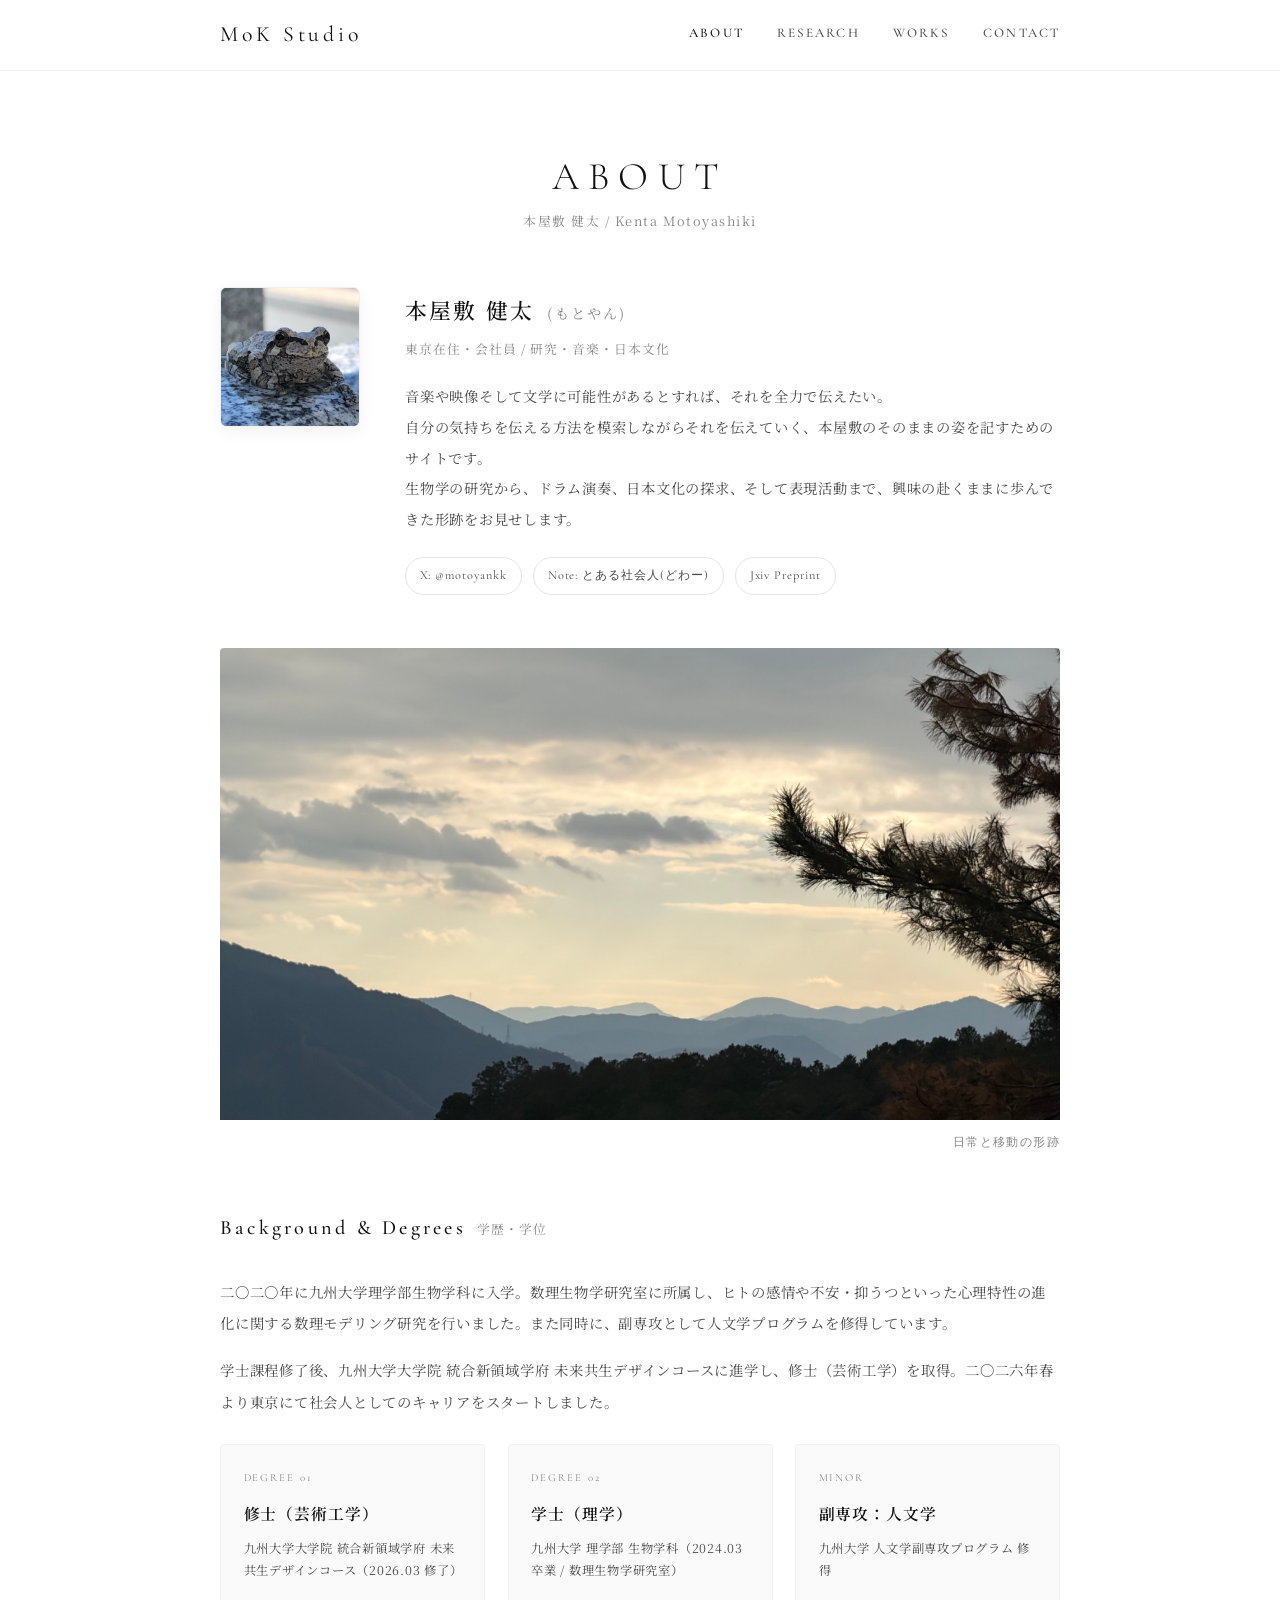
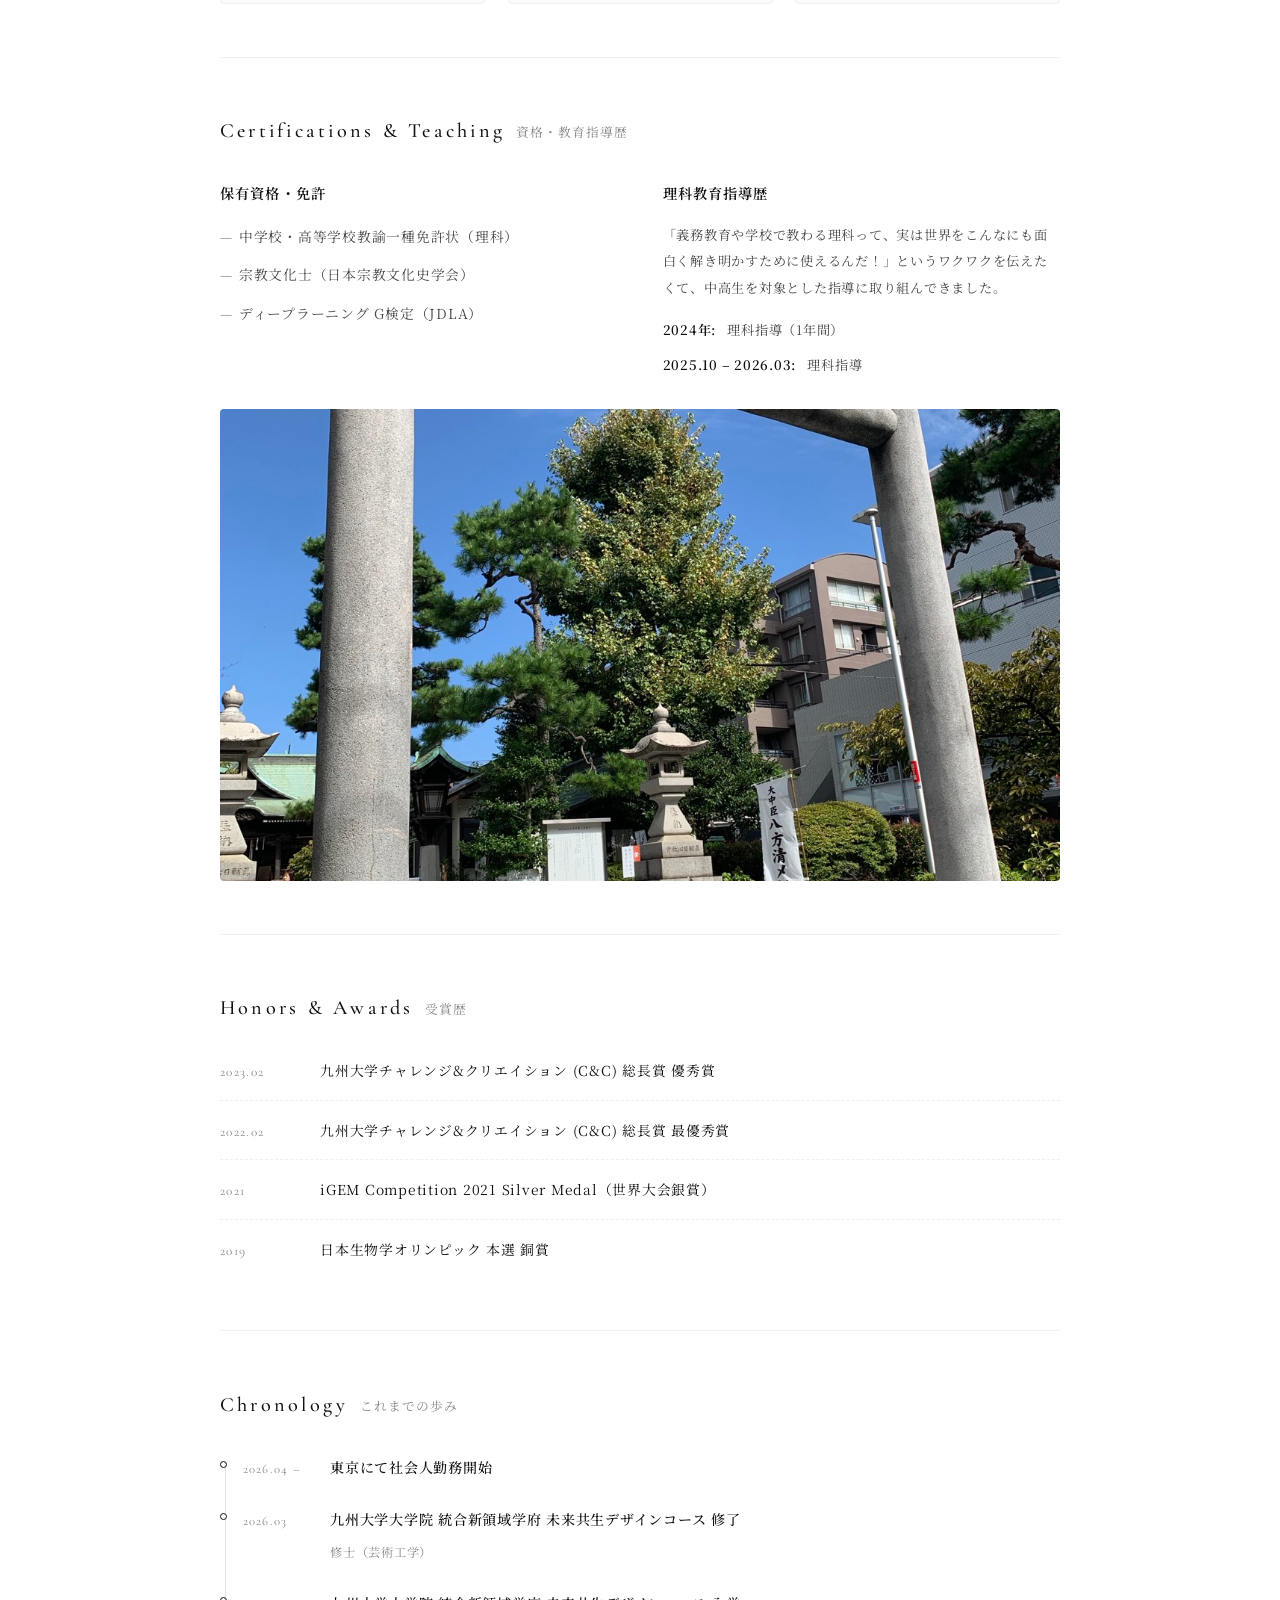
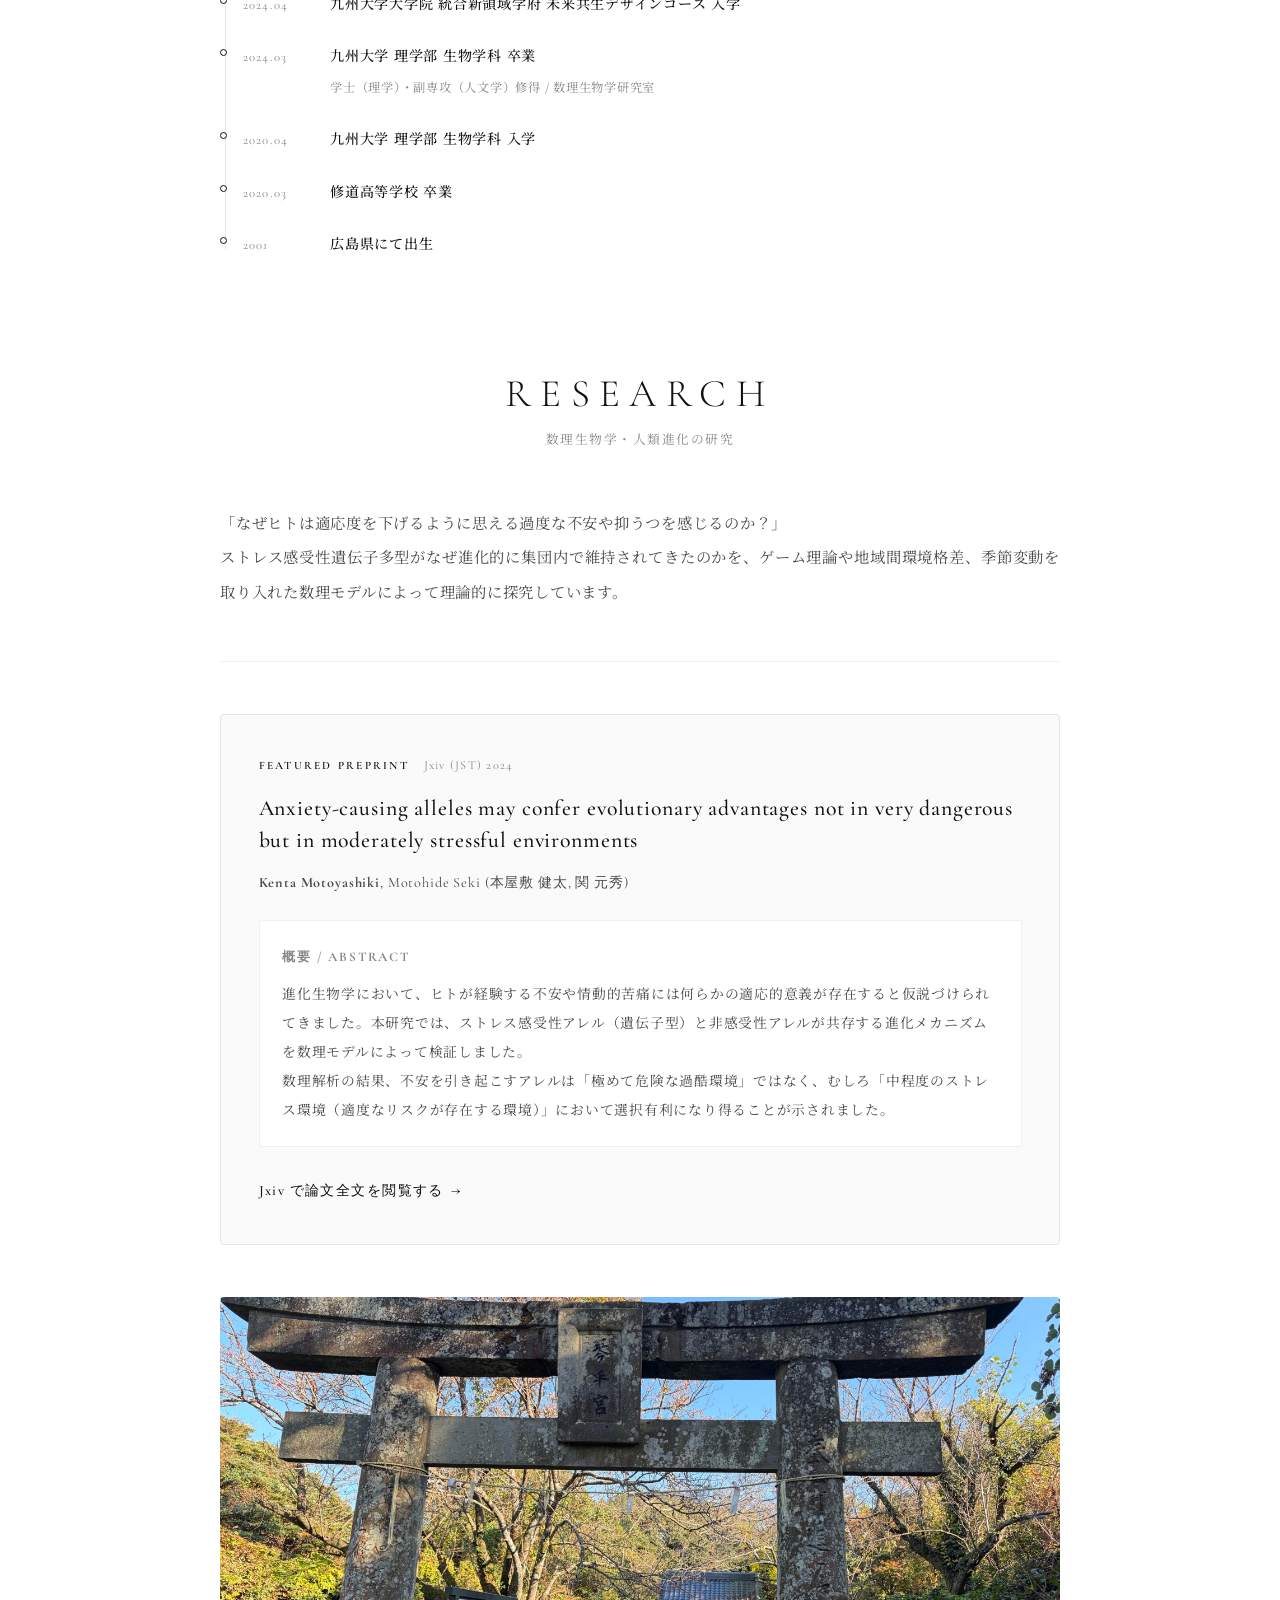
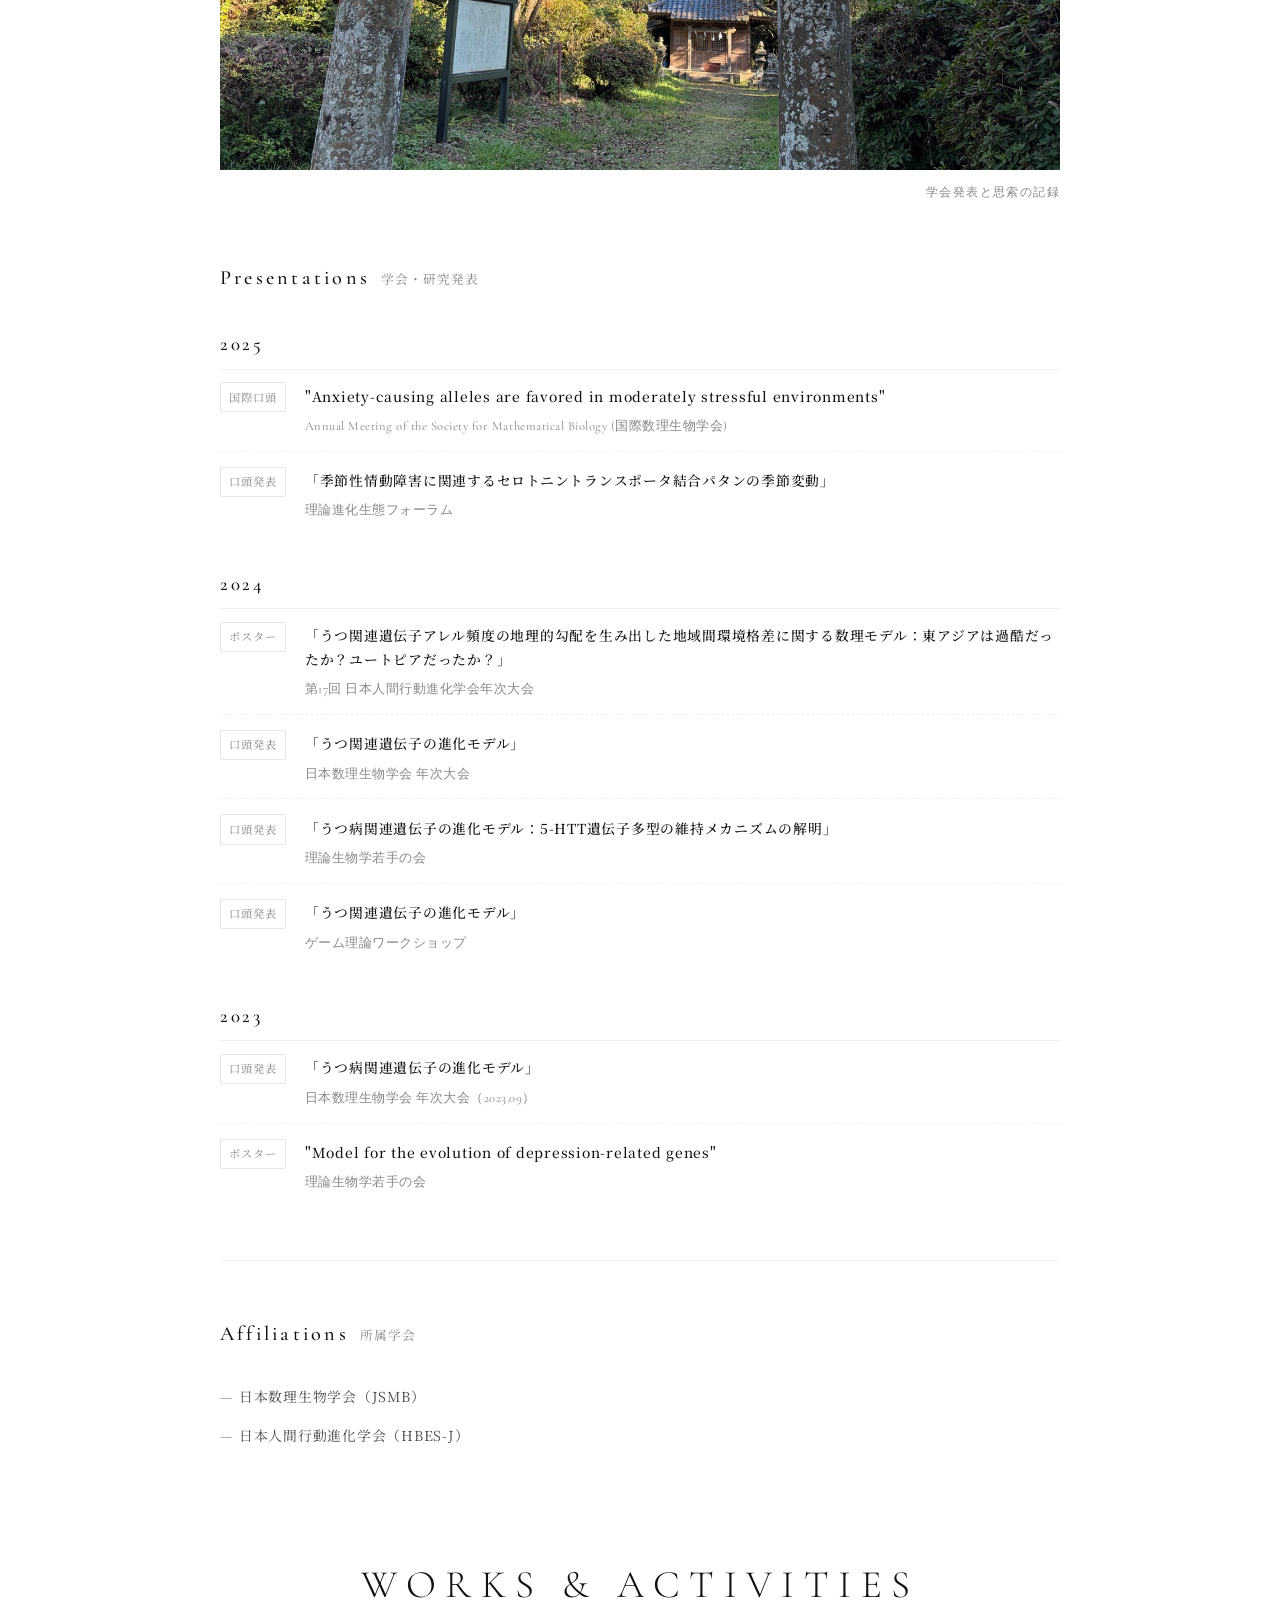
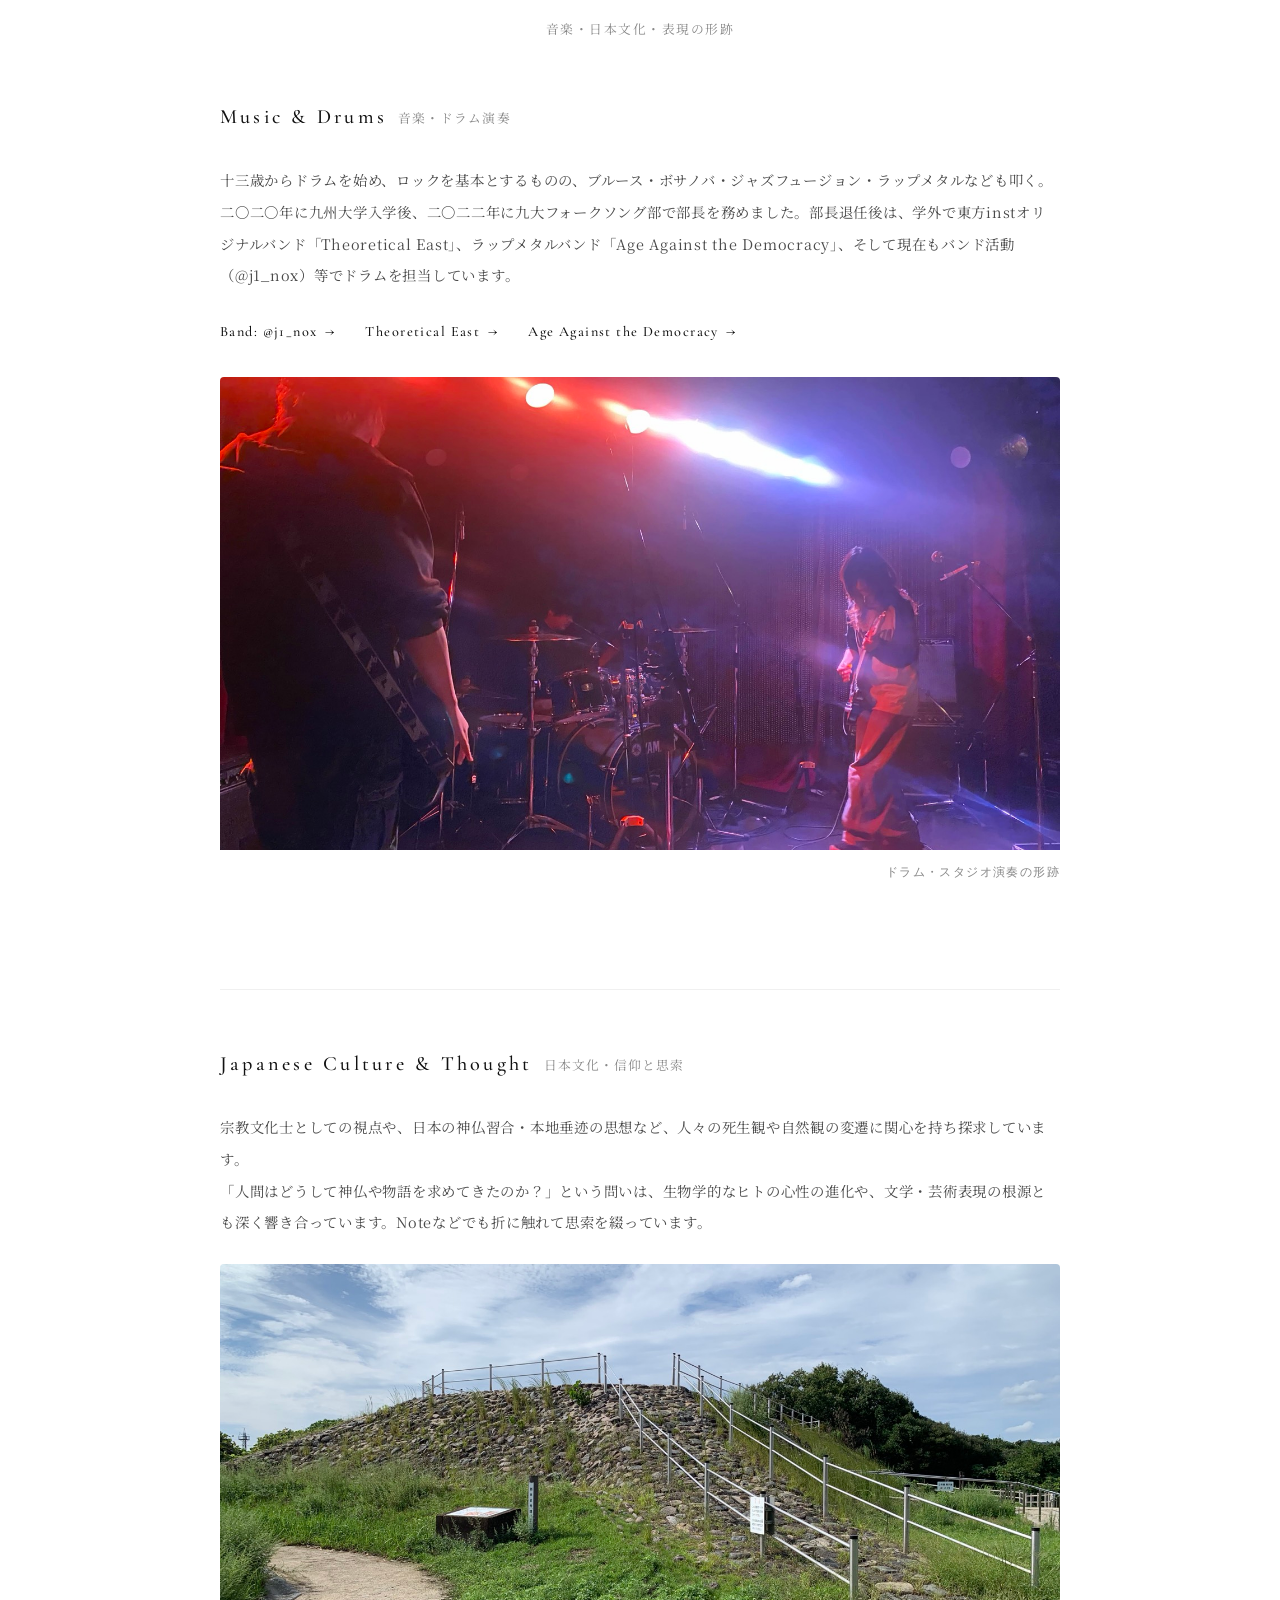
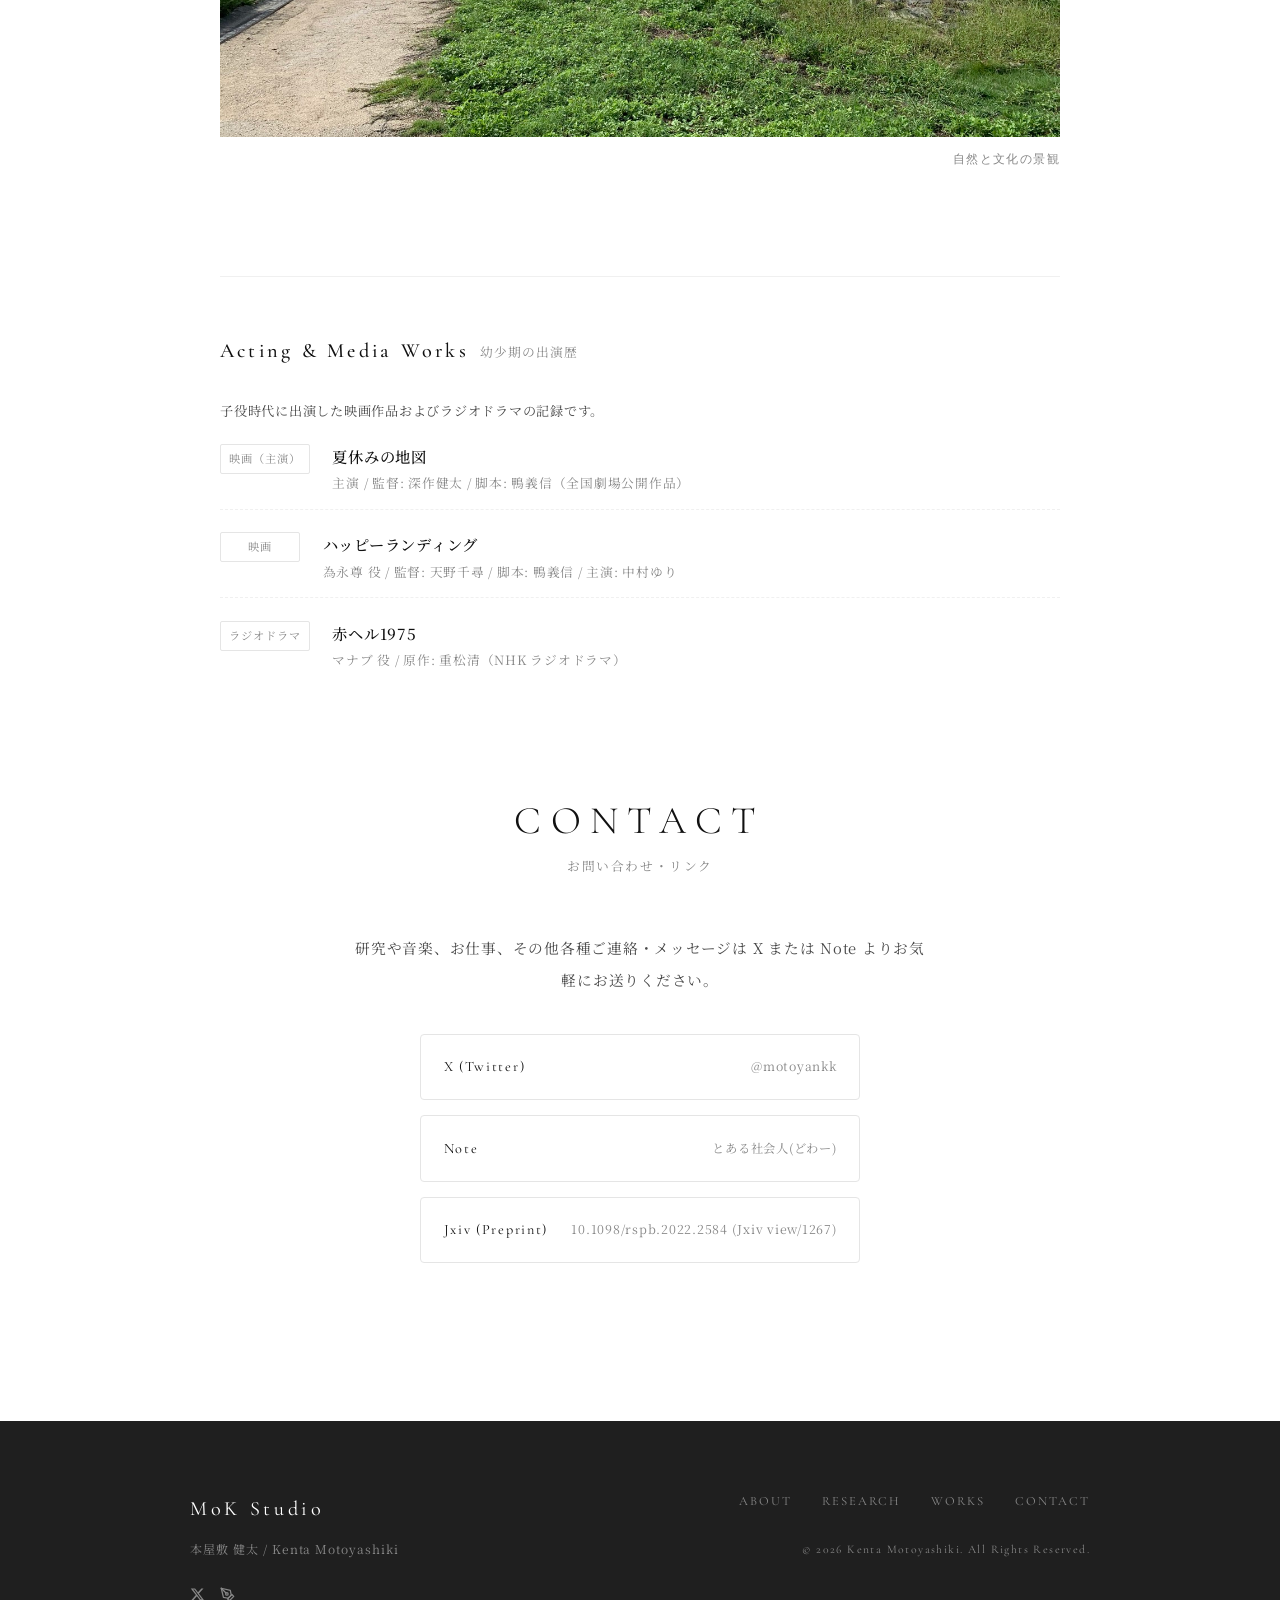
==== index.html @ b4afc31a "Redesign portfolio: MoK Studio aesthetic, elegant editorial layout, Jxiv paper, Master of Design, au" ====
<!DOCTYPE html>
<html lang="ja">

<head>
    <meta charset="UTF-8">
    <meta name="viewport" content="width=device-width, initial-scale=1.0">
    <title>MoK Studio | 本屋敷 健太 (Kenta Motoyashiki)</title>
    <meta name="description" content="本屋敷 健太（もとやん）のポートフォリオサイト「MoK Studio」。数理生物学・人類進化の研究（学士:理学、修士:芸術工学、副専攻:人文学）、ドラム・音楽活動、日本文化、幼少期の出演歴などを掲載。">
    <link rel="preconnect" href="https://fonts.googleapis.com">
    <link rel="preconnect" href="https://fonts.gstatic.com" crossorigin>
    <link href="https://fonts.googleapis.com/css2?family=Cormorant+Garamond:ital,wght@0,300;0,400;0,500;0,600;0,700;1,400&family=EB+Garamond:ital,wght@0,400;0,500;0,600;1,400&family=Noto+Serif+JP:wght@300;400;500;600&family=Noto+Sans+JP:wght@300;400;500&display=swap" rel="stylesheet">
    <link rel="stylesheet" href="style.css">
</head>

<body>

    <!-- Site Header -->
    <header class="site-header">
        <div class="header-inner">
            <a href="#about" class="site-logo">MoK Studio</a>
            <nav class="site-nav">
                <a href="#about" class="nav-link">ABOUT</a>
                <a href="#research" class="nav-link">RESEARCH</a>
                <a href="#works" class="nav-link">WORKS</a>
                <a href="#contact" class="nav-link">CONTACT</a>
            </nav>
        </div>
    </header>

    <main class="main-container">

        <!-- ==================== ABOUT SECTION ==================== -->
        <section id="about" class="content-section">
            <div class="section-title-wrap">
                <h1 class="page-title">ABOUT</h1>
                <span class="page-title-sub">本屋敷 健太 / Kenta Motoyashiki</span>
            </div>

            <!-- Portrait & Introduction -->
            <div class="intro-block">
                <div class="portrait-box">
                    <img src="images/avatar.jpg" alt="本屋敷 健太" class="portrait-img" onerror="this.onerror=null; this.src='images/icon.jpg';">
                </div>
                <div class="intro-text">
                    <h2 class="creator-name">本屋敷 健太 <span>(もとやん)</span></h2>
                    <p class="creator-role">東京在住・会社員 / 研究・音楽・日本文化</p>
                    <p class="mission-statement">
                        音楽や映像そして文学に可能性があるとすれば、それを全力で伝えたい。<br>
                        自分の気持ちを伝える方法を模索しながらそれを伝えていく、本屋敷のそのままの姿を記すためのサイトです。<br>
                        生物学の研究から、ドラム演奏、日本文化の探求、そして表現活動まで、興味の赴くままに歩んできた形跡をお見せします。
                    </p>
                    <div class="social-pills">
                        <a href="https://x.com/motoyankk" target="_blank" rel="noopener noreferrer" class="pill-link">
                            <span>X: @motoyankk</span>
                        </a>
                        <a href="https://note.com/shiganaibio" target="_blank" rel="noopener noreferrer" class="pill-link">
                            <span>Note: とある社会人(どわー)</span>
                        </a>
                        <a href="https://jxiv.jst.go.jp/index.php/jxiv/preprint/view/1267/" target="_blank" rel="noopener noreferrer" class="pill-link">
                            <span>Jxiv Preprint</span>
                        </a>
                    </div>
                </div>
            </div>

            <!-- Scattered Photo 1: Atmosphere -->
            <div class="editorial-photo-row">
                <figure class="editorial-photo-box">
                    <img src="images/gallery-5.jpg" alt="日常と思索の情景" class="editorial-img" loading="lazy">
                    <figcaption class="editorial-caption">日常と移動の形跡</figcaption>
                </figure>
            </div>

            <!-- Academic Background & Degrees -->
            <div class="article-block">
                <h3 class="block-heading">Background &amp; Degrees <span>学歴・学位</span></h3>
                <div class="profile-narrative">
                    <p>
                        二〇二〇年に九州大学理学部生物学科に入学。数理生物学研究室に所属し、ヒトの感情や不安・抑うつといった心理特性の進化に関する数理モデリング研究を行いました。また同時に、副専攻として人文学プログラムを修得しています。
                    </p>
                    <p>
                        学士課程修了後、九州大学大学院 統合新領域学府 未来共生デザインコースに進学し、修士（芸術工学）を取得。二〇二六年春より東京にて社会人としてのキャリアをスタートしました。
                    </p>
                </div>

                <div class="meta-grid">
                    <div class="meta-card">
                        <span class="meta-kicker">DEGREE 01</span>
                        <h4 class="meta-title">修士（芸術工学）</h4>
                        <p class="meta-desc">九州大学大学院 統合新領域学府 未来共生デザインコース（2026.03 修了）</p>
                    </div>
                    <div class="meta-card">
                        <span class="meta-kicker">DEGREE 02</span>
                        <h4 class="meta-title">学士（理学）</h4>
                        <p class="meta-desc">九州大学 理学部 生物学科（2024.03 卒業 / 数理生物学研究室）</p>
                    </div>
                    <div class="meta-card">
                        <span class="meta-kicker">MINOR</span>
                        <h4 class="meta-title">副専攻：人文学</h4>
                        <p class="meta-desc">九州大学 人文学副専攻プログラム 修得</p>
                    </div>
                </div>
            </div>

            <!-- Certifications & Teaching -->
            <div class="article-block">
                <h3 class="block-heading">Certifications &amp; Teaching <span>資格・教育指導歴</span></h3>
                <div class="two-column-layout">
                    <div>
                        <h4 class="sub-heading">保有資格・免許</h4>
                        <ul class="clean-bullet-list">
                            <li>中学校・高等学校教諭一種免許状（理科）</li>
                            <li>宗教文化士（日本宗教文化史学会）</li>
                            <li>ディープラーニング G検定（JDLA）</li>
                        </ul>
                    </div>
                    <div>
                        <h4 class="sub-heading">理科教育指導歴</h4>
                        <p class="narrative-small">
                            「義務教育や学校で教わる理科って、実は世界をこんなにも面白く解き明かすために使えるんだ！」というワクワクを伝えたくて、中高生を対象とした指導に取り組んできました。
                        </p>
                        <ul class="timeline-inline">
                            <li><strong>2024年:</strong> 理科指導（1年間）</li>
                            <li><strong>2025.10 – 2026.03:</strong> 理科指導</li>
                        </ul>
                    </div>
                </div>

                <!-- Scattered Photo 2: Teaching & Study -->
                <div class="photo-inline-wrap">
                    <img src="images/gallery-2.jpg" alt="教育・研究風景" class="inline-photo" loading="lazy">
                </div>
            </div>

            <!-- Awards -->
            <div class="article-block">
                <h3 class="block-heading">Honors &amp; Awards <span>受賞歴</span></h3>
                <ul class="awards-minimal-list">
                    <li>
                        <span class="award-date">2023.02</span>
                        <span class="award-name">九州大学チャレンジ&amp;クリエイション (C&amp;C) 総長賞 優秀賞</span>
                    </li>
                    <li>
                        <span class="award-date">2022.02</span>
                        <span class="award-name">九州大学チャレンジ&amp;クリエイション (C&amp;C) 総長賞 最優秀賞</span>
                    </li>
                    <li>
                        <span class="award-date">2021</span>
                        <span class="award-name">iGEM Competition 2021 Silver Medal（世界大会銀賞）</span>
                    </li>
                    <li>
                        <span class="award-date">2019</span>
                        <span class="award-name">日本生物学オリンピック 本選 銅賞</span>
                    </li>
                </ul>
            </div>

            <!-- Chronology -->
            <div class="article-block">
                <h3 class="block-heading">Chronology <span>これまでの歩み</span></h3>
                <ol class="chronology-list">
                    <li>
                        <span class="chrono-year">2026.04 –</span>
                        <div class="chrono-body">
                            <strong>東京にて社会人勤務開始</strong>
                        </div>
                    </li>
                    <li>
                        <span class="chrono-year">2026.03</span>
                        <div class="chrono-body">
                            <strong>九州大学大学院 統合新領域学府 未来共生デザインコース 修了</strong>
                            <span>修士（芸術工学）</span>
                        </div>
                    </li>
                    <li>
                        <span class="chrono-year">2024.04</span>
                        <div class="chrono-body">
                            <strong>九州大学大学院 統合新領域学府 未来共生デザインコース 入学</strong>
                        </div>
                    </li>
                    <li>
                        <span class="chrono-year">2024.03</span>
                        <div class="chrono-body">
                            <strong>九州大学 理学部 生物学科 卒業</strong>
                            <span>学士（理学）・副専攻（人文学）修得 / 数理生物学研究室</span>
                        </div>
                    </li>
                    <li>
                        <span class="chrono-year">2020.04</span>
                        <div class="chrono-body">
                            <strong>九州大学 理学部 生物学科 入学</strong>
                        </div>
                    </li>
                    <li>
                        <span class="chrono-year">2020.03</span>
                        <div class="chrono-body">
                            <strong>修道高等学校 卒業</strong>
                        </div>
                    </li>
                    <li>
                        <span class="chrono-year">2001</span>
                        <div class="chrono-body">
                            <strong>広島県にて出生</strong>
                        </div>
                    </li>
                </ol>
            </div>
        </section>


        <!-- ==================== RESEARCH SECTION ==================== -->
        <section id="research" class="content-section">
            <div class="section-title-wrap">
                <h2 class="page-title">RESEARCH</h2>
                <span class="page-title-sub">数理生物学・人類進化の研究</span>
            </div>

            <div class="article-block">
                <p class="section-lead-narrative">
                    「なぜヒトは適応度を下げるように思える過度な不安や抑うつを感じるのか？」<br>
                    ストレス感受性遺伝子多型がなぜ進化的に集団内で維持されてきたのかを、ゲーム理論や地域間環境格差、季節変動を取り入れた数理モデルによって理論的に探究しています。
                </p>
            </div>

            <!-- Featured Paper -->
            <div class="featured-paper-card">
                <div class="paper-header-row">
                    <span class="paper-kicker">FEATURED PREPRINT</span>
                    <span class="paper-venue">Jxiv (JST) 2024</span>
                </div>
                <h3 class="paper-title-link">
                    <a href="https://jxiv.jst.go.jp/index.php/jxiv/preprint/view/1267/" target="_blank" rel="noopener noreferrer">
                        Anxiety-causing alleles may confer evolutionary advantages not in very dangerous but in moderately stressful environments
                    </a>
                </h3>
                <p class="paper-author-names">
                    <strong>Kenta Motoyashiki</strong>, Motohide Seki (本屋敷 健太, 関 元秀)
                </p>

                <div class="paper-abstract-box">
                    <h4 class="abstract-title">概要 / Abstract</h4>
                    <p>
                        進化生物学において、ヒトが経験する不安や情動的苦痛には何らかの適応的意義が存在すると仮説づけられてきました。本研究では、ストレス感受性アレル（遺伝子型）と非感受性アレルが共存する進化メカニズムを数理モデルによって検証しました。<br>
                        数理解析の結果、不安を引き起こすアレルは「極めて危険な過酷環境」ではなく、むしろ「中程度のストレス環境（適度なリスクが存在する環境）」において選択有利になり得ることが示されました。
                    </p>
                </div>

                <div class="paper-link-row">
                    <a href="https://jxiv.jst.go.jp/index.php/jxiv/preprint/view/1267/" target="_blank" rel="noopener noreferrer" class="link-arrow">
                        <span>Jxiv で論文全文を閲覧する</span>
                        <span class="arrow">→</span>
                    </a>
                </div>
            </div>

            <!-- Scattered Photo 3: Research & Thought -->
            <div class="editorial-photo-row">
                <figure class="editorial-photo-box">
                    <img src="images/gallery-3.jpg" alt="研究と思索のひとこま" class="editorial-img" loading="lazy">
                    <figcaption class="editorial-caption">学会発表と思索の記録</figcaption>
                </figure>
            </div>

            <!-- Presentations -->
            <div class="article-block">
                <h3 class="block-heading">Presentations <span>学会・研究発表</span></h3>

                <div class="presentation-year-group">
                    <h4 class="year-header">2025</h4>
                    <ul class="presentation-listing">
                        <li>
                            <span class="pres-type">国際口頭</span>
                            <div class="pres-detail">
                                <strong>"Anxiety-causing alleles are favored in moderately stressful environments"</strong>
                                <span>Annual Meeting of the Society for Mathematical Biology (国際数理生物学会)</span>
                            </div>
                        </li>
                        <li>
                            <span class="pres-type">口頭発表</span>
                            <div class="pres-detail">
                                <strong>「季節性情動障害に関連するセロトニントランスポータ結合パタンの季節変動」</strong>
                                <span>理論進化生態フォーラム</span>
                            </div>
                        </li>
                    </ul>
                </div>

                <div class="presentation-year-group">
                    <h4 class="year-header">2024</h4>
                    <ul class="presentation-listing">
                        <li>
                            <span class="pres-type">ポスター</span>
                            <div class="pres-detail">
                                <strong>「うつ関連遺伝子アレル頻度の地理的勾配を生み出した地域間環境格差に関する数理モデル：東アジアは過酷だったか？ユートピアだったか？」</strong>
                                <span>第17回 日本人間行動進化学会年次大会</span>
                            </div>
                        </li>
                        <li>
                            <span class="pres-type">口頭発表</span>
                            <div class="pres-detail">
                                <strong>「うつ関連遺伝子の進化モデル」</strong>
                                <span>日本数理生物学会 年次大会</span>
                            </div>
                        </li>
                        <li>
                            <span class="pres-type">口頭発表</span>
                            <div class="pres-detail">
                                <strong>「うつ病関連遺伝子の進化モデル：5-HTT遺伝子多型の維持メカニズムの解明」</strong>
                                <span>理論生物学若手の会</span>
                            </div>
                        </li>
                        <li>
                            <span class="pres-type">口頭発表</span>
                            <div class="pres-detail">
                                <strong>「うつ関連遺伝子の進化モデル」</strong>
                                <span>ゲーム理論ワークショップ</span>
                            </div>
                        </li>
                    </ul>
                </div>

                <div class="presentation-year-group">
                    <h4 class="year-header">2023</h4>
                    <ul class="presentation-listing">
                        <li>
                            <span class="pres-type">口頭発表</span>
                            <div class="pres-detail">
                                <strong>「うつ病関連遺伝子の進化モデル」</strong>
                                <span>日本数理生物学会 年次大会（2023.09）</span>
                            </div>
                        </li>
                        <li>
                            <span class="pres-type">ポスター</span>
                            <div class="pres-detail">
                                <strong>"Model for the evolution of depression-related genes"</strong>
                                <span>理論生物学若手の会</span>
                            </div>
                        </li>
                    </ul>
                </div>
            </div>

            <!-- Affiliations -->
            <div class="article-block">
                <h3 class="block-heading">Affiliations <span>所属学会</span></h3>
                <ul class="clean-bullet-list">
                    <li>日本数理生物学会（JSMB）</li>
                    <li>日本人間行動進化学会（HBES-J）</li>
                </ul>
            </div>
        </section>


        <!-- ==================== WORKS & ACTIVITIES ==================== -->
        <section id="works" class="content-section">
            <div class="section-title-wrap">
                <h2 class="page-title">WORKS &amp; ACTIVITIES</h2>
                <span class="page-title-sub">音楽・日本文化・表現の形跡</span>
            </div>

            <!-- Music & Drums -->
            <div class="article-block">
                <h3 class="block-heading">Music &amp; Drums <span>音楽・ドラム演奏</span></h3>
                <div class="profile-narrative">
                    <p>
                        十三歳からドラムを始め、ロックを基本とするものの、ブルース・ボサノバ・ジャズフュージョン・ラップメタルなども叩く。<br>
                        二〇二〇年に九州大学入学後、二〇二二年に九大フォークソング部で部長を務めました。部長退任後は、学外で東方instオリジナルバンド「Theoretical East」、ラップメタルバンド「Age Against the Democracy」、そして現在もバンド活動（@j1_nox）等でドラムを担当しています。
                    </p>
                </div>

                <div class="band-links-row">
                    <a href="https://x.com/j1_nox" target="_blank" rel="noopener noreferrer" class="link-arrow">
                        <span>Band: @j1_nox</span>
                        <span class="arrow">→</span>
                    </a>
                    <a href="https://twitter.com/theoreticaleast" target="_blank" rel="noopener noreferrer" class="link-arrow">
                        <span>Theoretical East</span>
                        <span class="arrow">→</span>
                    </a>
                    <a href="https://twitter.com/age_against_dem" target="_blank" rel="noopener noreferrer" class="link-arrow">
                        <span>Age Against the Democracy</span>
                        <span class="arrow">→</span>
                    </a>
                </div>

                <!-- Scattered Photo 4: Music & Drums -->
                <div class="editorial-photo-row" style="margin-top: 2rem;">
                    <figure class="editorial-photo-box">
                        <img src="images/gallery-4.jpg" alt="ドラム・音楽演奏風景" class="editorial-img" loading="lazy">
                        <figcaption class="editorial-caption">ドラム・スタジオ演奏の形跡</figcaption>
                    </figure>
                </div>
            </div>

            <!-- Japanese Culture & Thought -->
            <div class="article-block">
                <h3 class="block-heading">Japanese Culture &amp; Thought <span>日本文化・信仰と思索</span></h3>
                <div class="profile-narrative">
                    <p>
                        宗教文化士としての視点や、日本の神仏習合・本地垂迹の思想など、人々の死生観や自然観の変遷に関心を持ち探求しています。<br>
                        「人間はどうして神仏や物語を求めてきたのか？」という問いは、生物学的なヒトの心性の進化や、文学・芸術表現の根源とも深く響き合っています。Noteなどでも折に触れて思索を綴っています。
                    </p>
                </div>

                <!-- Scattered Photo 5: Nature & Culture -->
                <div class="editorial-photo-row" style="margin-top: 1.5rem;">
                    <figure class="editorial-photo-box">
                        <img src="images/gallery-1.jpg" alt="自然と文化の調和" class="editorial-img" loading="lazy">
                        <figcaption class="editorial-caption">自然と文化の景観</figcaption>
                    </figure>
                </div>
            </div>

            <!-- Acting & Media Works -->
            <div class="article-block">
                <h3 class="block-heading">Acting &amp; Media Works <span>幼少期の出演歴</span></h3>
                <p class="narrative-small">子役時代に出演した映画作品およびラジオドラマの記録です。</p>

                <div class="media-record-table">
                    <div class="media-record-item">
                        <span class="media-record-category">映画（主演）</span>
                        <div class="media-record-content">
                            <strong class="media-work-title">夏休みの地図</strong>
                            <p class="media-work-credits">主演 / 監督: 深作健太 / 脚本: 鴨義信（全国劇場公開作品）</p>
                        </div>
                    </div>
                    <div class="media-record-item">
                        <span class="media-record-category">映画</span>
                        <div class="media-record-content">
                            <strong class="media-work-title">ハッピーランディング</strong>
                            <p class="media-work-credits">為永尊 役 / 監督: 天野千尋 / 脚本: 鴨義信 / 主演: 中村ゆり</p>
                        </div>
                    </div>
                    <div class="media-record-item">
                        <span class="media-record-category">ラジオドラマ</span>
                        <div class="media-record-content">
                            <strong class="media-work-title">赤ヘル1975</strong>
                            <p class="media-work-credits">マナブ 役 / 原作: 重松清（NHK ラジオドラマ）</p>
                        </div>
                    </div>
                </div>
            </div>
        </section>


        <!-- ==================== CONTACT SECTION ==================== -->
        <section id="contact" class="content-section">
            <div class="section-title-wrap">
                <h2 class="page-title">CONTACT</h2>
                <span class="page-title-sub">お問い合わせ・リンク</span>
            </div>

            <div class="article-block text-center-block">
                <p class="contact-lead">
                    研究や音楽、お仕事、その他各種ご連絡・メッセージは X または Note よりお気軽にお送りください。
                </p>

                <div class="contact-links-list">
                    <a href="https://x.com/motoyankk" target="_blank" rel="noopener noreferrer" class="contact-link-card">
                        <span class="contact-channel">X (Twitter)</span>
                        <span class="contact-handle">@motoyankk</span>
                    </a>
                    <a href="https://note.com/shiganaibio" target="_blank" rel="noopener noreferrer" class="contact-link-card">
                        <span class="contact-channel">Note</span>
                        <span class="contact-handle">とある社会人(どわー)</span>
                    </a>
                    <a href="https://jxiv.jst.go.jp/index.php/jxiv/preprint/view/1267/" target="_blank" rel="noopener noreferrer" class="contact-link-card">
                        <span class="contact-channel">Jxiv (Preprint)</span>
                        <span class="contact-handle">10.1098/rspb.2022.2584 (Jxiv view/1267)</span>
                    </a>
                </div>
            </div>
        </section>

    </main>

    <!-- Footer (MoK Studio Dark Footer) -->
    <footer class="site-footer">
        <div class="footer-inner">
            <div class="footer-left">
                <span class="footer-logo">MoK Studio</span>
                <p class="footer-sub">本屋敷 健太 / Kenta Motoyashiki</p>
                <div class="footer-social-icons">
                    <a href="https://x.com/motoyankk" target="_blank" rel="noopener noreferrer" aria-label="X">
                        <svg width="15" height="15" viewBox="0 0 24 24" fill="currentColor"><path d="M18.244 2.25h3.308l-7.227 8.26 8.502 11.24H16.17l-5.214-6.817L4.99 21.75H1.68l7.73-8.835L1.254 2.25H8.08l4.713 6.231zm-1.161 17.52h1.833L7.084 4.126H5.117z"/></svg>
                    </a>
                    <a href="https://note.com/shiganaibio" target="_blank" rel="noopener noreferrer" aria-label="Note">
                        <svg width="15" height="15" viewBox="0 0 24 24" fill="none" stroke="currentColor" stroke-width="2" stroke-linecap="round" stroke-linejoin="round"><path d="M12 19l7-7 3 3-7 7-3-3z"></path><path d="M18 13l-1.5-7.5L2 2l3.5 14.5L13 18l5-5z"></path><path d="M2 2l7.586 7.586"></path><circle cx="11" cy="11" r="2"></circle></svg>
                    </a>
                </div>
            </div>
            <div class="footer-right">
                <nav class="footer-nav">
                    <a href="#about">ABOUT</a>
                    <a href="#research">RESEARCH</a>
                    <a href="#works">WORKS</a>
                    <a href="#contact">CONTACT</a>
                </nav>
                <p class="copyright">&copy; 2026 Kenta Motoyashiki. All Rights Reserved.</p>
            </div>
        </div>
    </footer>

    <script src="script.js"></script>
</body>

</html>
---- style.css ----
/* ==========================================================================
   MoK Studio — Kenta Motoyashiki Portfolio
   Minimal, Elegant, Editorial Aesthetic
   Inspired by MoK Studio (generate-mok.studio.site)
   ========================================================================== */

:root {
  /* Color Palette */
  --bg-color:         #ffffff;
  --bg-subtle:        #fafafa;
  --bg-card:          #ffffff;
  --border-color:     #e5e5e5;
  --border-light:     #f0f0f0;

  --text-main:        #111111;
  --text-secondary:   #4a4a4a;
  --text-muted:       #888888;
  --text-light:       #aaaaaa;

  --footer-bg:        #1f1f1f;
  --footer-text:      #ffffff;
  --footer-muted:     #888888;

  /* Typography */
  --font-serif-en:    'Cormorant Garamond', 'EB Garamond', 'Georgia', serif;
  --font-serif-ja:    'Noto Serif JP', 'Shippori Mincho', 'YuMincho', serif;
  --font-sans:        'Noto Sans JP', -apple-system, BlinkMacSystemFont, "Segoe UI", sans-serif;

  /* Layout */
  --container-max:    900px;
  --content-narrow:   680px;

  /* Transitions */
  --ease: cubic-bezier(0.25, 0.1, 0.25, 1);
}

/* ==========================================================================
   Base Reset
   ========================================================================== */
*, *::before, *::after {
  box-sizing: border-box;
  margin: 0;
  padding: 0;
}

html {
  font-size: 15px;
  scroll-behavior: smooth;
  -webkit-text-size-adjust: 100%;
}

body {
  font-family: var(--font-serif-ja);
  background-color: var(--bg-color);
  color: var(--text-main);
  line-height: 2.1;
  letter-spacing: 0.05em;
  -webkit-font-smoothing: antialiased;
  -moz-osx-font-smoothing: grayscale;
}

img {
  max-width: 100%;
  height: auto;
  display: block;
}

a {
  color: inherit;
  text-decoration: none;
  transition: opacity 0.25s var(--ease), color 0.25s var(--ease);
}

a:hover {
  opacity: 0.7;
}

ul, ol {
  list-style: none;
}

/* ==========================================================================
   Header (Sticky Top - MoK Studio Style)
   ========================================================================== */
.site-header {
  position: sticky;
  top: 0;
  z-index: 1000;
  background-color: rgba(255, 255, 255, 0.96);
  backdrop-filter: blur(8px);
  -webkit-backdrop-filter: blur(8px);
  border-bottom: 1px solid var(--border-light);
}

.header-inner {
  max-width: var(--container-max);
  margin: 0 auto;
  padding: 0 2rem;
  height: 70px;
  display: flex;
  align-items: center;
  justify-content: space-between;
}

.site-logo {
  font-family: var(--font-serif-en);
  font-size: 1.45rem;
  font-weight: 400;
  letter-spacing: 0.18em;
  color: var(--text-main);
}

.site-logo:hover {
  opacity: 0.75;
}

.site-nav {
  display: flex;
  gap: 2.2rem;
}

.nav-link {
  font-family: var(--font-serif-en);
  font-size: 0.88rem;
  font-weight: 500;
  letter-spacing: 0.16em;
  color: var(--text-secondary);
  position: relative;
  padding-bottom: 2px;
}

.nav-link:hover {
  color: var(--text-main);
  opacity: 1;
}

/* ==========================================================================
   Main Container & Sections
   ========================================================================== */
.main-container {
  max-width: var(--container-max);
  margin: 0 auto;
  padding: 4.5rem 2rem 7rem;
}

.content-section {
  margin-bottom: 6.5rem;
  padding-top: 1rem;
}

.content-section:last-child {
  margin-bottom: 0;
}

/* Section Title Wrap (MoK Studio Big Title) */
.section-title-wrap {
  text-align: center;
  margin-bottom: 3.5rem;
  position: relative;
}

.page-title {
  font-family: var(--font-serif-en);
  font-size: 2.6rem;
  font-weight: 300;
  letter-spacing: 0.24em;
  color: var(--text-main);
  line-height: 1.2;
  margin-bottom: 0.5rem;
  text-transform: uppercase;
}

.page-title-sub {
  font-size: 0.85rem;
  letter-spacing: 0.12em;
  color: var(--text-muted);
  display: block;
}

/* ==========================================================================
   Introduction & Portrait Block
   ========================================================================== */
.intro-block {
  display: flex;
  align-items: flex-start;
  gap: 3rem;
  margin-bottom: 3.5rem;
}

.portrait-box {
  flex-shrink: 0;
  width: 140px;
  height: 140px;
  border-radius: 6px;
  overflow: hidden;
  box-shadow: 0 4px 16px rgba(0, 0, 0, 0.06);
  border: 1px solid var(--border-light);
}

.portrait-img {
  width: 100%;
  height: 100%;
  object-fit: cover;
}

.intro-text {
  flex: 1;
}

.creator-name {
  font-family: var(--font-serif-ja);
  font-size: 1.45rem;
  font-weight: 500;
  letter-spacing: 0.1em;
  color: var(--text-main);
  margin-bottom: 0.2rem;
}

.creator-name span {
  font-size: 0.95rem;
  font-weight: 400;
  color: var(--text-muted);
  margin-left: 0.35rem;
}

.creator-role {
  font-size: 0.85rem;
  letter-spacing: 0.08em;
  color: var(--text-muted);
  margin-bottom: 1.25rem;
}

.mission-statement {
  font-size: 0.95rem;
  line-height: 2.15;
  color: var(--text-secondary);
  margin-bottom: 1.5rem;
}

.social-pills {
  display: flex;
  flex-wrap: wrap;
  gap: 0.75rem;
}

.pill-link {
  font-family: var(--font-serif-en);
  font-size: 0.82rem;
  letter-spacing: 0.08em;
  color: var(--text-secondary);
  border: 1px solid var(--border-color);
  padding: 0.35rem 0.9rem;
  border-radius: 999px;
  transition: all 0.25s var(--ease);
}

.pill-link:hover {
  background-color: var(--text-main);
  color: #ffffff;
  border-color: var(--text-main);
  opacity: 1;
}

/* ==========================================================================
   Editorial Photo Rows (Scattered Elements)
   ========================================================================== */
.editorial-photo-row {
  margin: 3.5rem 0;
}

.editorial-photo-box {
  width: 100%;
  overflow: hidden;
  border-radius: 4px;
  position: relative;
}

.editorial-img {
  width: 100%;
  aspect-ratio: 16 / 9;
  object-fit: cover;
  transition: transform 0.6s var(--ease);
}

.editorial-photo-box:hover .editorial-img {
  transform: scale(1.015);
}

.editorial-caption {
  font-family: var(--font-serif-en);
  font-size: 0.78rem;
  letter-spacing: 0.12em;
  color: var(--text-muted);
  margin-top: 0.65rem;
  text-align: right;
  text-transform: uppercase;
}

.photo-inline-wrap {
  margin-top: 2rem;
  border-radius: 4px;
  overflow: hidden;
}

.inline-photo {
  width: 100%;
  aspect-ratio: 16 / 9;
  object-fit: cover;
}

/* ==========================================================================
   Article Blocks & Typographic Details
   ========================================================================== */
.article-block {
  margin-bottom: 3.5rem;
  border-bottom: 1px solid var(--border-light);
  padding-bottom: 3.5rem;
}

.article-block:last-child {
  border-bottom: none;
  padding-bottom: 0;
}

.block-heading {
  font-family: var(--font-serif-en);
  font-size: 1.35rem;
  font-weight: 500;
  letter-spacing: 0.16em;
  color: var(--text-main);
  margin-bottom: 1.75rem;
  display: flex;
  align-items: baseline;
  gap: 0.75rem;
}

.block-heading span {
  font-family: var(--font-serif-ja);
  font-size: 0.85rem;
  font-weight: 400;
  letter-spacing: 0.08em;
  color: var(--text-muted);
}

.sub-heading {
  font-family: var(--font-serif-ja);
  font-size: 0.95rem;
  font-weight: 600;
  letter-spacing: 0.08em;
  color: var(--text-main);
  margin-bottom: 0.85rem;
}

.profile-narrative {
  font-size: 0.96rem;
  line-height: 2.2;
  color: var(--text-secondary);
  margin-bottom: 1.75rem;
}

.profile-narrative p {
  margin-bottom: 1rem;
}

.profile-narrative p:last-child {
  margin-bottom: 0;
}

.narrative-small {
  font-size: 0.88rem;
  line-height: 2;
  color: var(--text-secondary);
  margin-bottom: 1rem;
}

/* Two Column Layout */
.two-column-layout {
  display: grid;
  grid-template-columns: 1fr 1fr;
  gap: 3rem;
}

/* Meta Card Grid (Degrees) */
.meta-grid {
  display: grid;
  grid-template-columns: repeat(3, 1fr);
  gap: 1.5rem;
  margin-top: 1.5rem;
}

.meta-card {
  padding: 1.5rem;
  background-color: var(--bg-subtle);
  border: 1px solid var(--border-light);
  border-radius: 4px;
}

.meta-kicker {
  font-family: var(--font-serif-en);
  font-size: 0.72rem;
  letter-spacing: 0.18em;
  color: var(--text-muted);
  display: block;
  margin-bottom: 0.5rem;
}

.meta-title {
  font-family: var(--font-serif-ja);
  font-size: 1.05rem;
  font-weight: 600;
  letter-spacing: 0.06em;
  color: var(--text-main);
  margin-bottom: 0.4rem;
}

.meta-desc {
  font-size: 0.82rem;
  line-height: 1.8;
  color: var(--text-secondary);
}

/* Bullet list */
.clean-bullet-list {
  display: flex;
  flex-direction: column;
  gap: 0.65rem;
}

.clean-bullet-list li {
  font-size: 0.92rem;
  color: var(--text-secondary);
  position: relative;
  padding-left: 1.25rem;
}

.clean-bullet-list li::before {
  content: '—';
  position: absolute;
  left: 0;
  color: var(--text-muted);
}

/* Timeline inline */
.timeline-inline {
  display: flex;
  flex-direction: column;
  gap: 0.5rem;
  font-size: 0.88rem;
}

.timeline-inline li {
  color: var(--text-secondary);
}

.timeline-inline strong {
  font-weight: 600;
  color: var(--text-main);
  margin-right: 0.5rem;
}

/* Awards List */
.awards-minimal-list {
  display: flex;
  flex-direction: column;
  gap: 1rem;
}

.awards-minimal-list li {
  display: flex;
  align-items: baseline;
  gap: 2rem;
  padding-bottom: 0.85rem;
  border-bottom: 1px dashed var(--border-light);
  font-size: 0.92rem;
}

.awards-minimal-list li:last-child {
  border-bottom: none;
}

.award-date {
  font-family: var(--font-serif-en);
  font-size: 0.88rem;
  letter-spacing: 0.1em;
  color: var(--text-muted);
  min-width: 70px;
}

.award-name {
  color: var(--text-main);
}

/* Chronology */
.chronology-list {
  display: flex;
  flex-direction: column;
  position: relative;
  padding-left: 1.5rem;
}

.chronology-list::before {
  content: '';
  position: absolute;
  top: 10px;
  bottom: 10px;
  left: 5px;
  width: 1px;
  background-color: var(--border-color);
}

.chronology-list li {
  position: relative;
  padding-bottom: 1.5rem;
  display: flex;
  gap: 1.5rem;
  align-items: baseline;
}

.chronology-list li:last-child {
  padding-bottom: 0;
}

.chronology-list li::before {
  content: '';
  position: absolute;
  left: -1.5rem;
  top: 8px;
  width: 7px;
  height: 7px;
  border-radius: 50%;
  background-color: #ffffff;
  border: 1px solid var(--text-main);
}

.chrono-year {
  font-family: var(--font-serif-en);
  font-size: 0.85rem;
  letter-spacing: 0.1em;
  color: var(--text-muted);
  min-width: 65px;
}

.chrono-body strong {
  font-size: 0.94rem;
  font-weight: 500;
  color: var(--text-main);
  display: block;
}

.chrono-body span {
  font-size: 0.82rem;
  color: var(--text-muted);
}

/* ==========================================================================
   RESEARCH & FEATURED PREPRINT
   ========================================================================== */
.section-lead-narrative {
  font-size: 1.02rem;
  line-height: 2.25;
  color: var(--text-secondary);
  text-align: justify;
}

.featured-paper-card {
  padding: 2.5rem;
  background-color: var(--bg-subtle);
  border: 1px solid var(--border-color);
  border-radius: 4px;
  margin: 2.5rem 0;
}

.paper-header-row {
  display: flex;
  align-items: center;
  gap: 1rem;
  margin-bottom: 1rem;
}

.paper-kicker {
  font-family: var(--font-serif-en);
  font-size: 0.75rem;
  letter-spacing: 0.2em;
  color: var(--text-main);
  font-weight: 600;
}

.paper-venue {
  font-family: var(--font-serif-en);
  font-size: 0.82rem;
  letter-spacing: 0.1em;
  color: var(--text-muted);
}

.paper-title-link {
  font-family: var(--font-serif-en);
  font-size: 1.45rem;
  font-weight: 500;
  letter-spacing: 0.04em;
  line-height: 1.45;
  margin-bottom: 0.75rem;
}

.paper-author-names {
  font-family: var(--font-serif-en);
  font-size: 0.95rem;
  letter-spacing: 0.06em;
  color: var(--text-secondary);
  margin-bottom: 1.5rem;
}

.paper-abstract-box {
  background-color: #ffffff;
  border: 1px solid var(--border-light);
  border-radius: 2px;
  padding: 1.5rem;
  margin-bottom: 1.75rem;
}

.abstract-title {
  font-family: var(--font-serif-en);
  font-size: 0.88rem;
  letter-spacing: 0.14em;
  color: var(--text-muted);
  text-transform: uppercase;
  margin-bottom: 0.5rem;
}

.paper-abstract-box p {
  font-size: 0.92rem;
  line-height: 2.1;
  color: var(--text-secondary);
}

.link-arrow {
  display: inline-flex;
  align-items: center;
  gap: 0.5rem;
  font-family: var(--font-serif-en);
  font-size: 0.95rem;
  letter-spacing: 0.1em;
  color: var(--text-main);
  font-weight: 500;
}

.link-arrow .arrow {
  transition: transform 0.25s var(--ease);
}

.link-arrow:hover .arrow {
  transform: translateX(4px);
}

/* Presentations List */
.presentation-year-group {
  margin-bottom: 2rem;
}

.presentation-year-group:last-child {
  margin-bottom: 0;
}

.year-header {
  font-family: var(--font-serif-en);
  font-size: 1.25rem;
  font-weight: 500;
  letter-spacing: 0.14em;
  color: var(--text-main);
  margin-bottom: 0.85rem;
  padding-bottom: 0.25rem;
  border-bottom: 1px solid var(--border-light);
}

.presentation-listing {
  display: flex;
  flex-direction: column;
  gap: 1rem;
}

.presentation-listing li {
  display: flex;
  align-items: baseline;
  gap: 1.25rem;
  padding-bottom: 0.75rem;
  border-bottom: 1px dashed var(--border-light);
}

.presentation-listing li:last-child {
  border-bottom: none;
}

.pres-type {
  font-family: var(--font-serif-ja);
  font-size: 0.75rem;
  letter-spacing: 0.08em;
  color: var(--text-muted);
  border: 1px solid var(--border-color);
  padding: 0.15rem 0.55rem;
  border-radius: 2px;
  flex-shrink: 0;
}

.pres-detail strong {
  font-family: var(--font-serif-ja);
  font-size: 0.92rem;
  font-weight: 500;
  color: var(--text-main);
  display: block;
  line-height: 1.7;
}

.pres-detail span {
  font-family: var(--font-serif-en);
  font-size: 0.84rem;
  letter-spacing: 0.04em;
  color: var(--text-muted);
}

/* ==========================================================================
   WORKS & ACTIVITIES
   ========================================================================== */
.band-links-row {
  display: flex;
  flex-wrap: wrap;
  gap: 2rem;
  margin-top: 1.25rem;
}

.media-record-table {
  display: flex;
  flex-direction: column;
  gap: 1.25rem;
  margin-top: 1rem;
}

.media-record-item {
  display: flex;
  align-items: baseline;
  gap: 1.5rem;
  padding-bottom: 1rem;
  border-bottom: 1px dashed var(--border-light);
}

.media-record-item:last-child {
  border-bottom: none;
}

.media-record-category {
  font-size: 0.75rem;
  letter-spacing: 0.08em;
  color: var(--text-muted);
  border: 1px solid var(--border-color);
  padding: 0.15rem 0.55rem;
  border-radius: 2px;
  min-width: 80px;
  text-align: center;
  flex-shrink: 0;
}

.media-work-title {
  font-size: 1.02rem;
  font-weight: 500;
  color: var(--text-main);
  display: block;
}

.media-work-credits {
  font-size: 0.85rem;
  color: var(--text-muted);
  line-height: 1.7;
}

/* ==========================================================================
   CONTACT SECTION
   ========================================================================== */
.text-center-block {
  text-align: center;
}

.contact-lead {
  font-size: 0.98rem;
  color: var(--text-secondary);
  line-height: 2.2;
  margin-bottom: 2.5rem;
  max-width: 580px;
  margin-left: auto;
  margin-right: auto;
}

.contact-links-list {
  display: flex;
  flex-direction: column;
  gap: 1rem;
  max-width: 440px;
  margin: 0 auto;
}

.contact-link-card {
  display: flex;
  justify-content: space-between;
  align-items: center;
  padding: 1.15rem 1.5rem;
  border: 1px solid var(--border-color);
  border-radius: 4px;
  transition: all 0.25s var(--ease);
}

.contact-link-card:hover {
  background-color: var(--bg-subtle);
  border-color: var(--text-main);
  opacity: 1;
}

.contact-channel {
  font-family: var(--font-serif-en);
  font-size: 0.95rem;
  letter-spacing: 0.12em;
  color: var(--text-main);
}

.contact-handle {
  font-size: 0.82rem;
  color: var(--text-muted);
}

/* ==========================================================================
   Footer (MoK Studio Dark Footer)
   ========================================================================== */
.site-footer {
  background-color: var(--footer-bg);
  color: var(--footer-text);
  padding: 4.5rem 2rem 3.5rem;
}

.footer-inner {
  max-width: var(--container-max);
  margin: 0 auto;
  display: flex;
  justify-content: space-between;
  align-items: flex-start;
}

.footer-logo {
  font-family: var(--font-serif-en);
  font-size: 1.35rem;
  font-weight: 400;
  letter-spacing: 0.18em;
  display: block;
  margin-bottom: 0.35rem;
}

.footer-sub {
  font-size: 0.8rem;
  color: var(--footer-muted);
  letter-spacing: 0.08em;
  margin-bottom: 1.25rem;
}

.footer-social-icons {
  display: flex;
  gap: 1rem;
}

.footer-social-icons a {
  color: var(--footer-muted);
  transition: color 0.25s var(--ease);
}

.footer-social-icons a:hover {
  color: #ffffff;
  opacity: 1;
}

.footer-right {
  display: flex;
  flex-direction: column;
  align-items: flex-end;
  gap: 1.5rem;
}

.footer-nav {
  display: flex;
  gap: 2rem;
}

.footer-nav a {
  font-family: var(--font-serif-en);
  font-size: 0.84rem;
  letter-spacing: 0.16em;
  color: var(--footer-muted);
}

.footer-nav a:hover {
  color: #ffffff;
  opacity: 1;
}

.copyright {
  font-family: var(--font-serif-en);
  font-size: 0.78rem;
  letter-spacing: 0.12em;
  color: var(--footer-muted);
}

/* ==========================================================================
   Responsive
   ========================================================================== */
@media (max-width: 768px) {
  .header-inner {
    padding: 0 1.25rem;
  }

  .site-nav {
    gap: 1.25rem;
  }

  .nav-link {
    font-size: 0.78rem;
    letter-spacing: 0.12em;
  }

  .main-container {
    padding: 3rem 1.25rem 5rem;
  }

  .intro-block {
    flex-direction: column;
    gap: 1.75rem;
    align-items: center;
    text-align: center;
  }

  .social-pills {
    justify-content: center;
  }

  .two-column-layout {
    grid-template-columns: 1fr;
    gap: 2rem;
  }

  .meta-grid {
    grid-template-columns: 1fr;
    gap: 1rem;
  }

  .featured-paper-card {
    padding: 1.5rem;
  }

  .paper-title-link {
    font-size: 1.2rem;
  }

  .footer-inner {
    flex-direction: column;
    gap: 2.5rem;
  }

  .footer-right {
    align-items: flex-start;
  }

  .footer-nav {
    flex-wrap: wrap;
    gap: 1.25rem;
  }
}
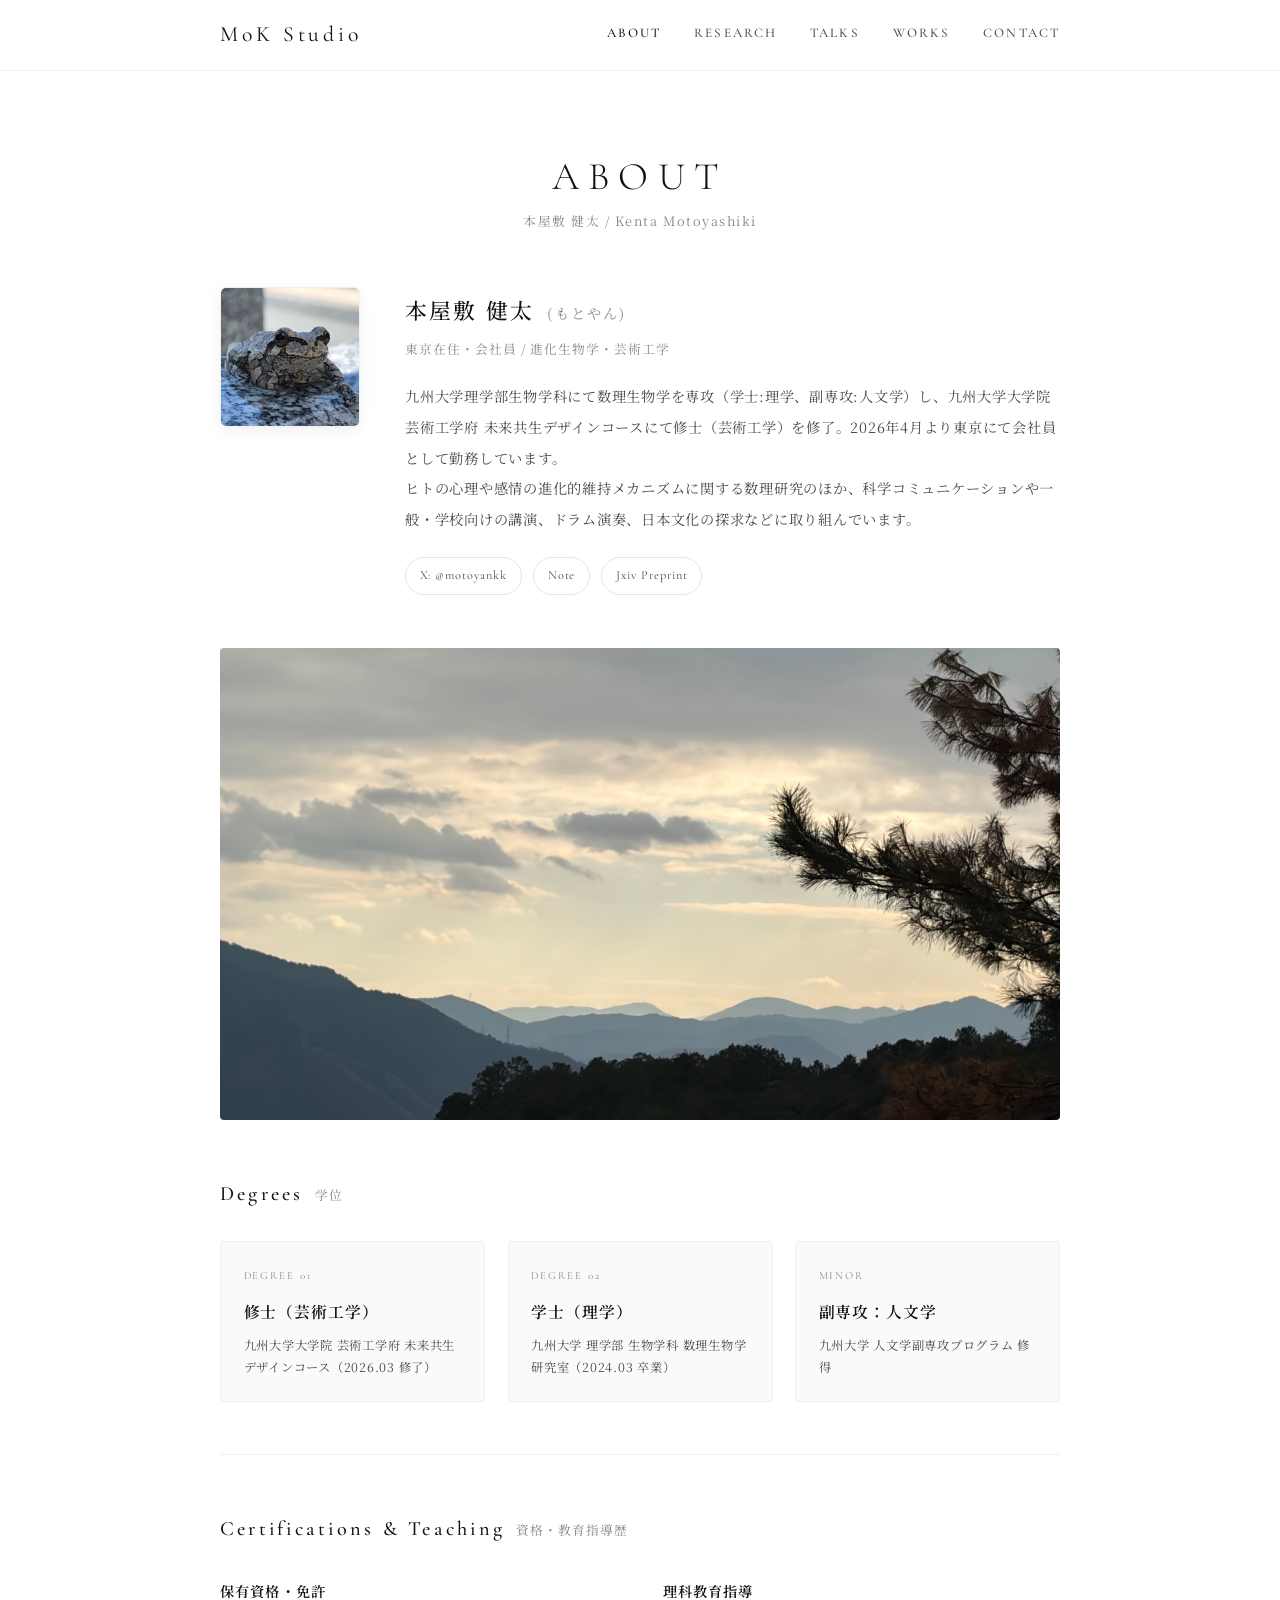
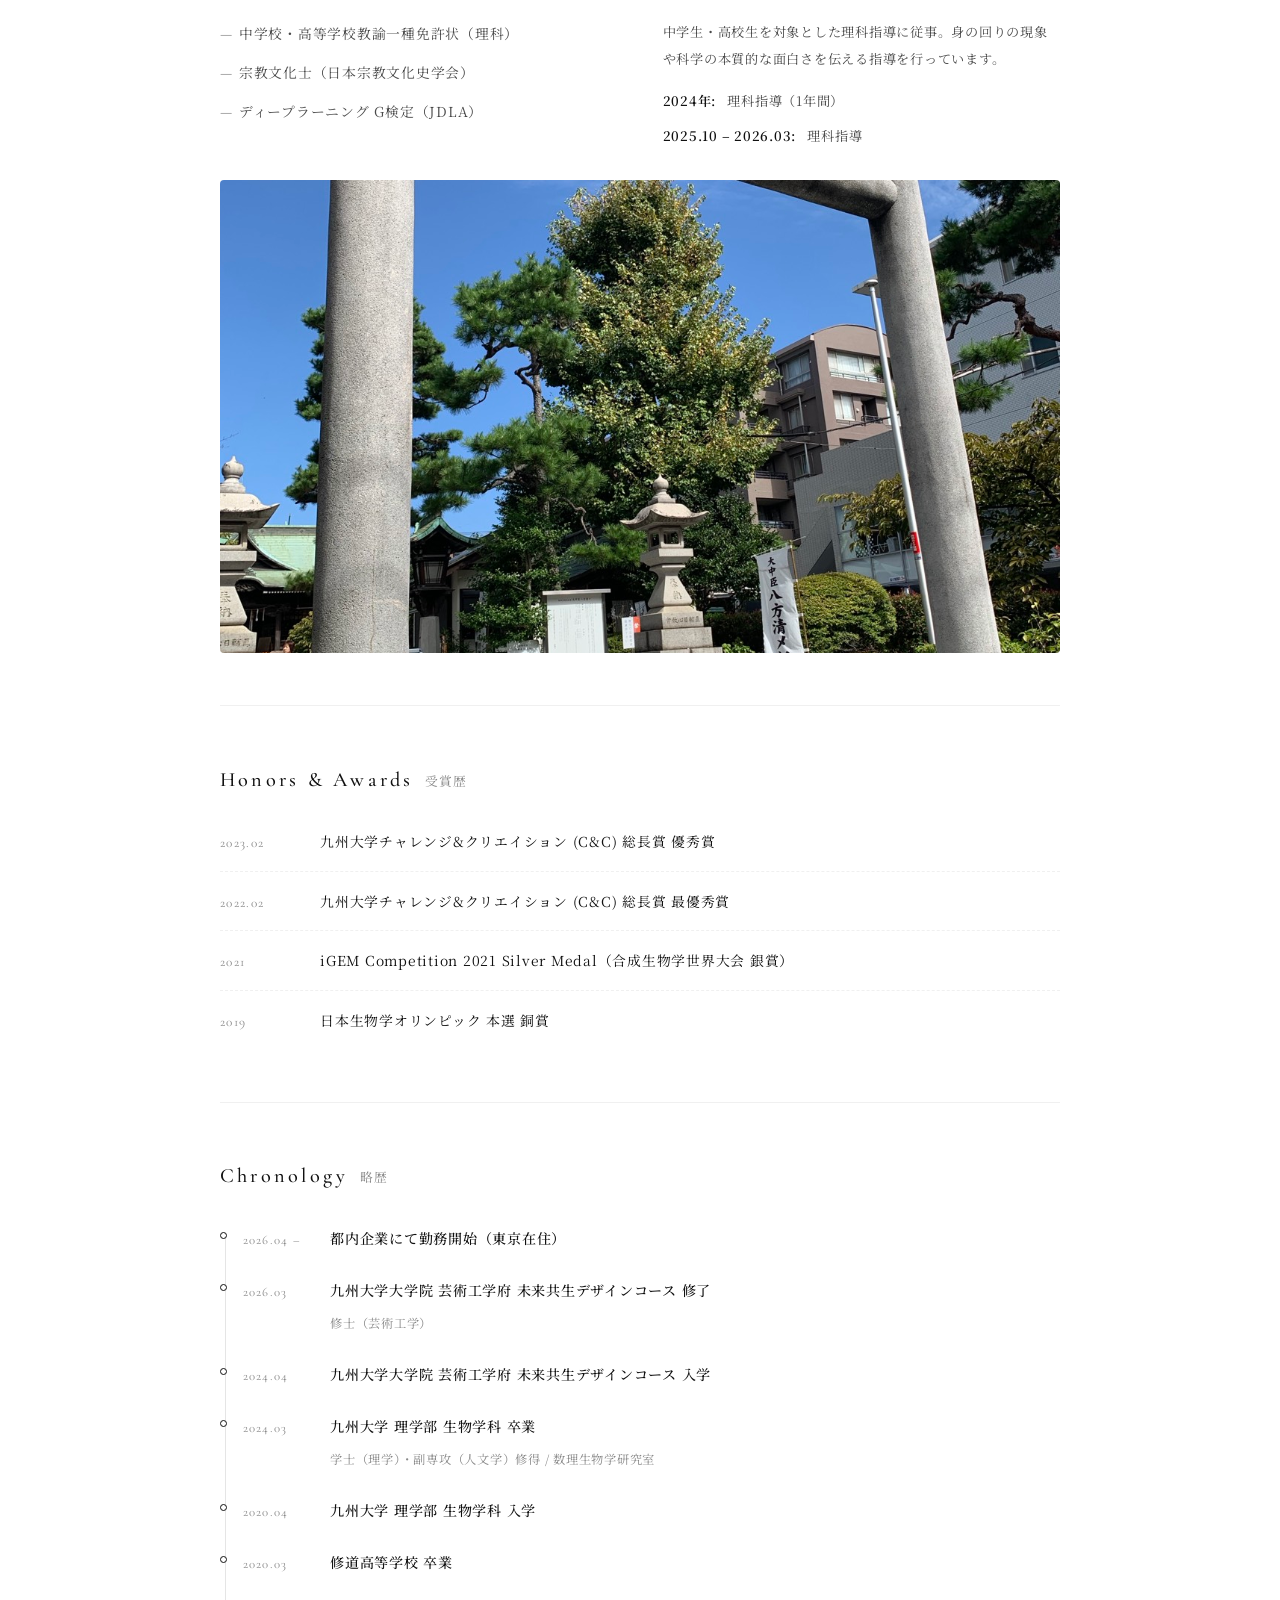
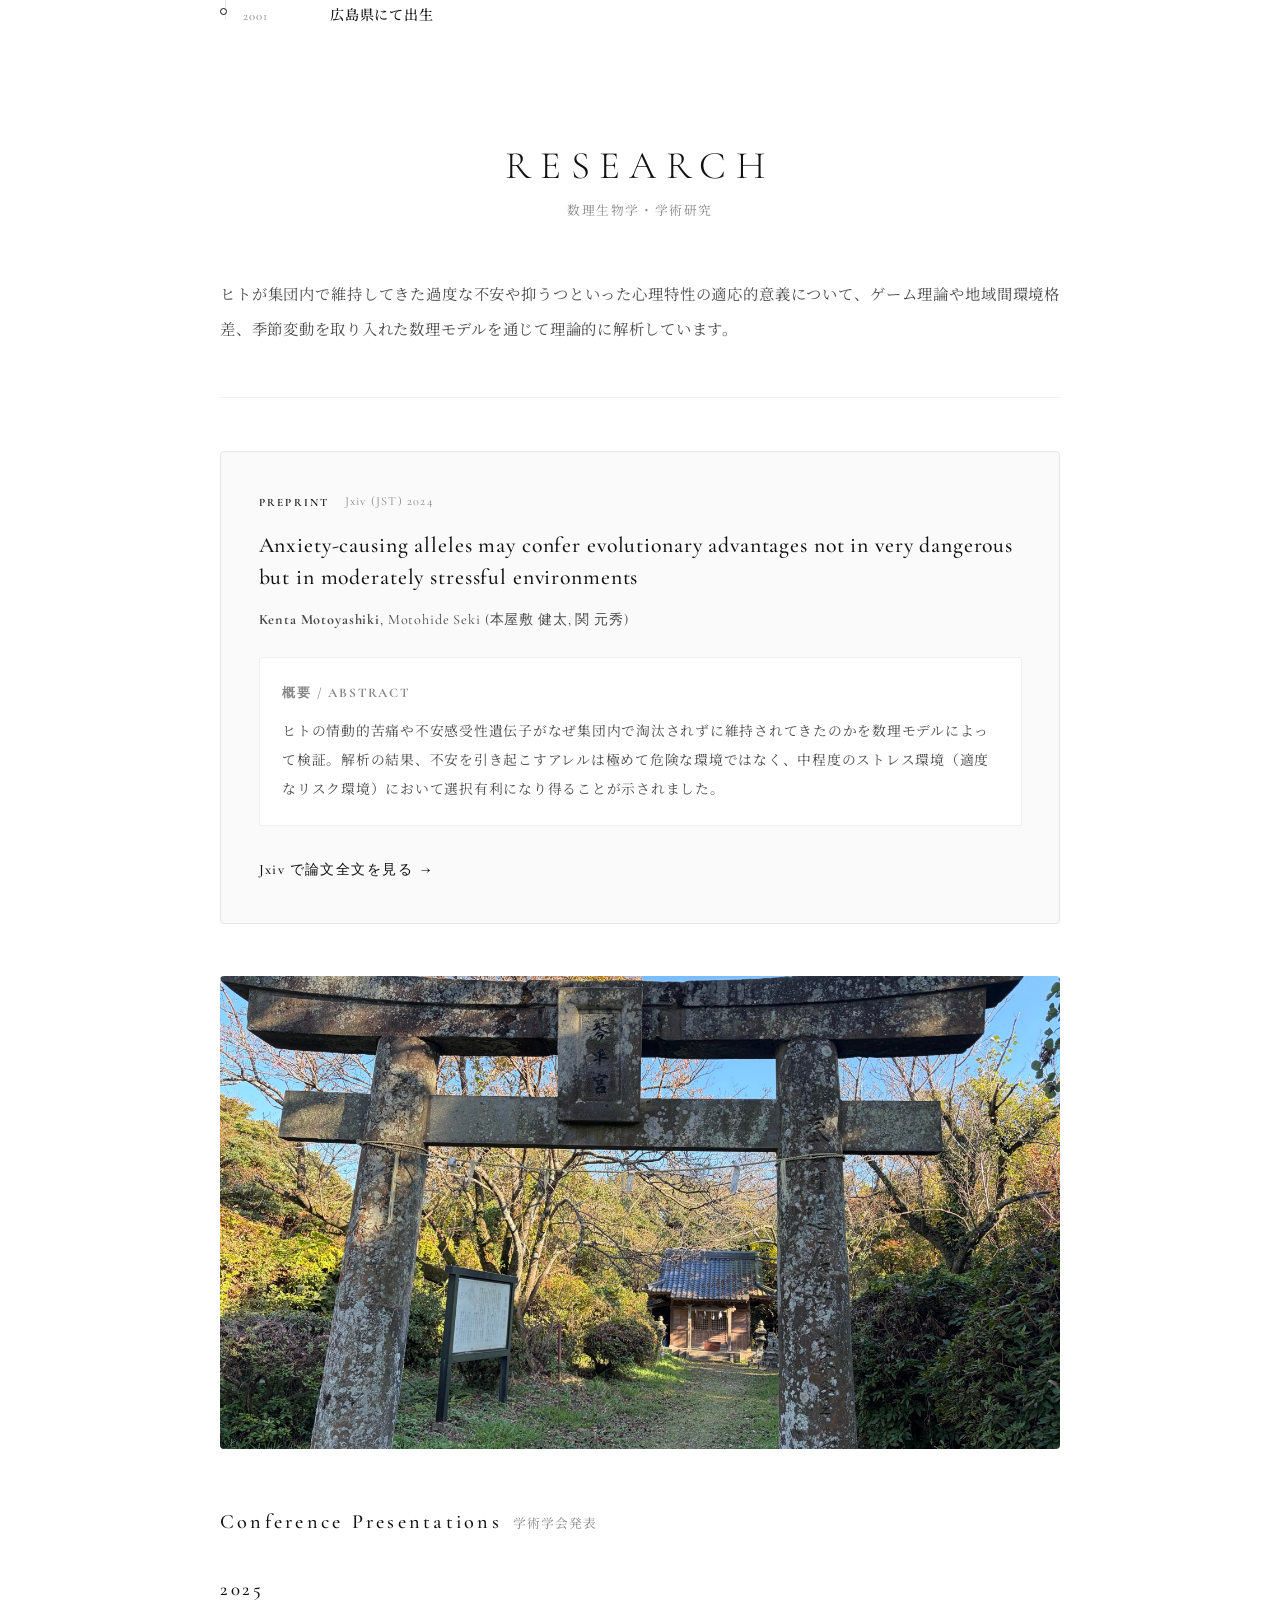
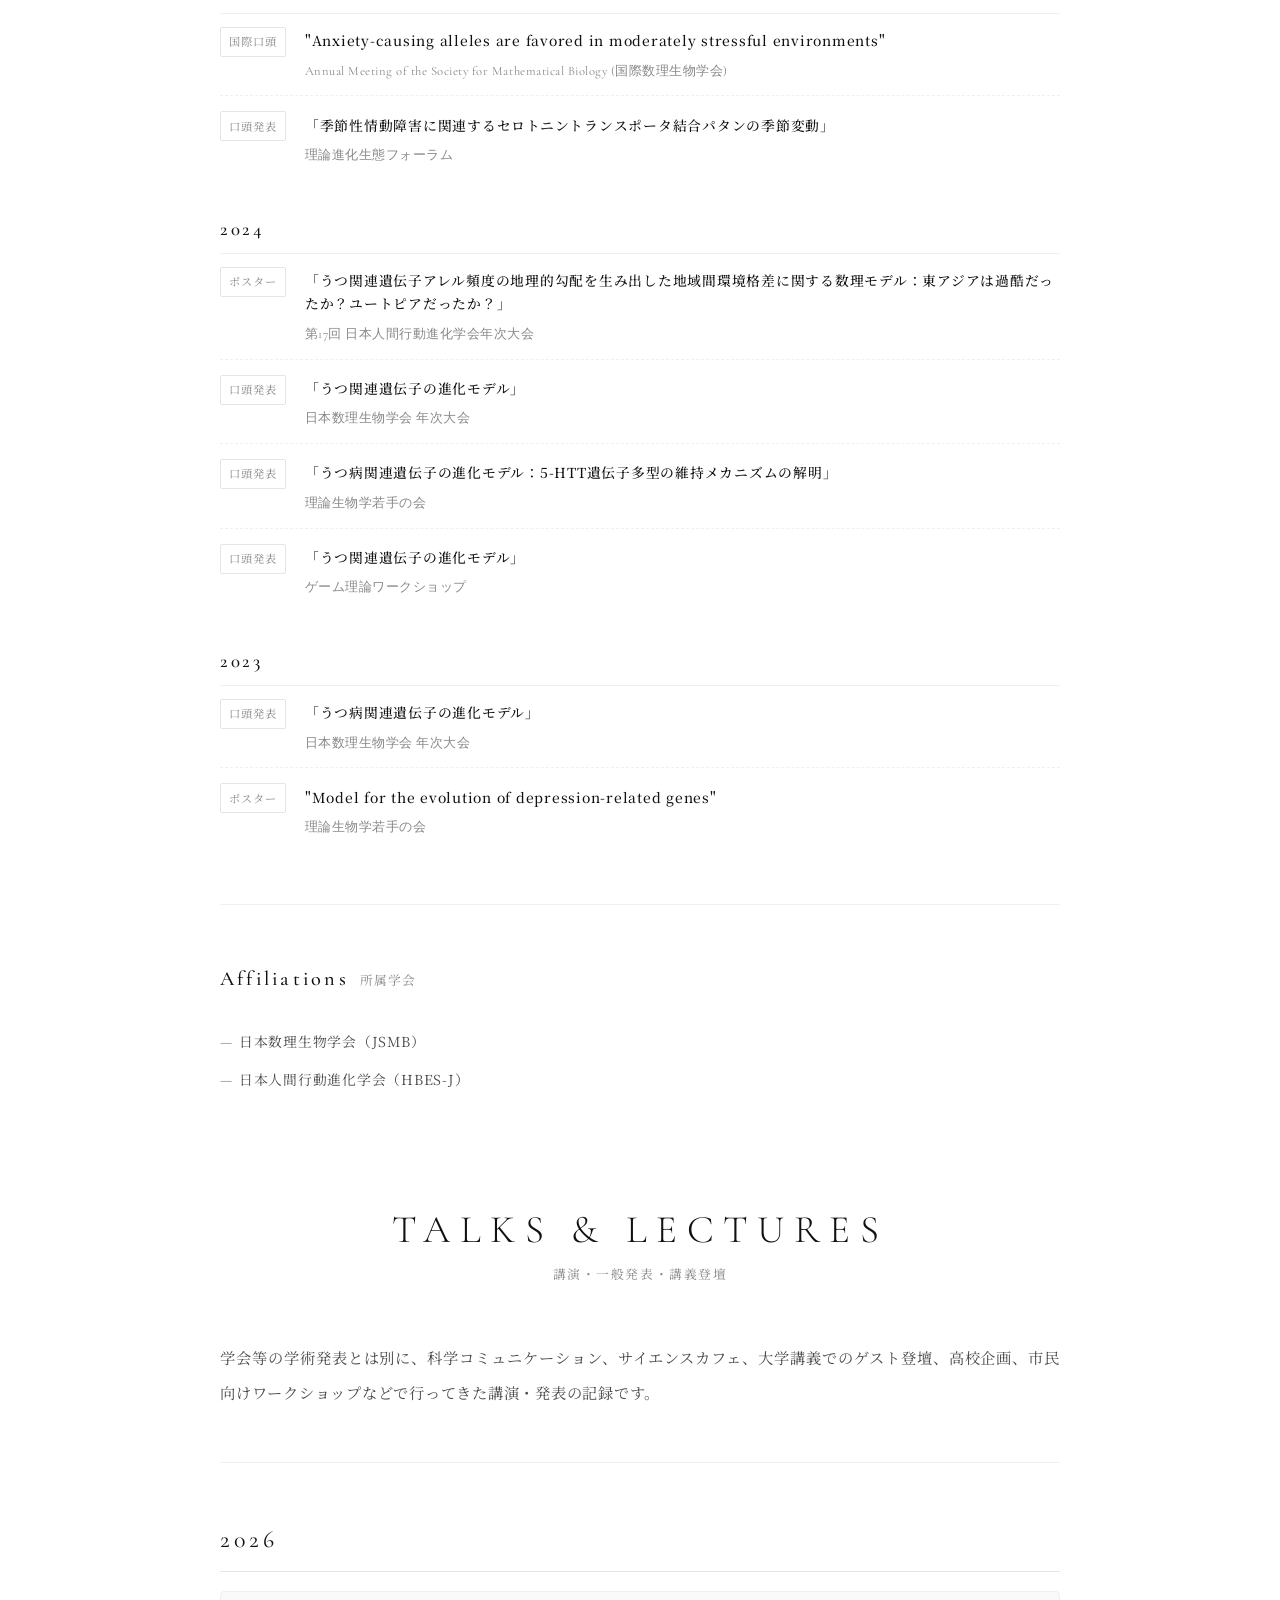
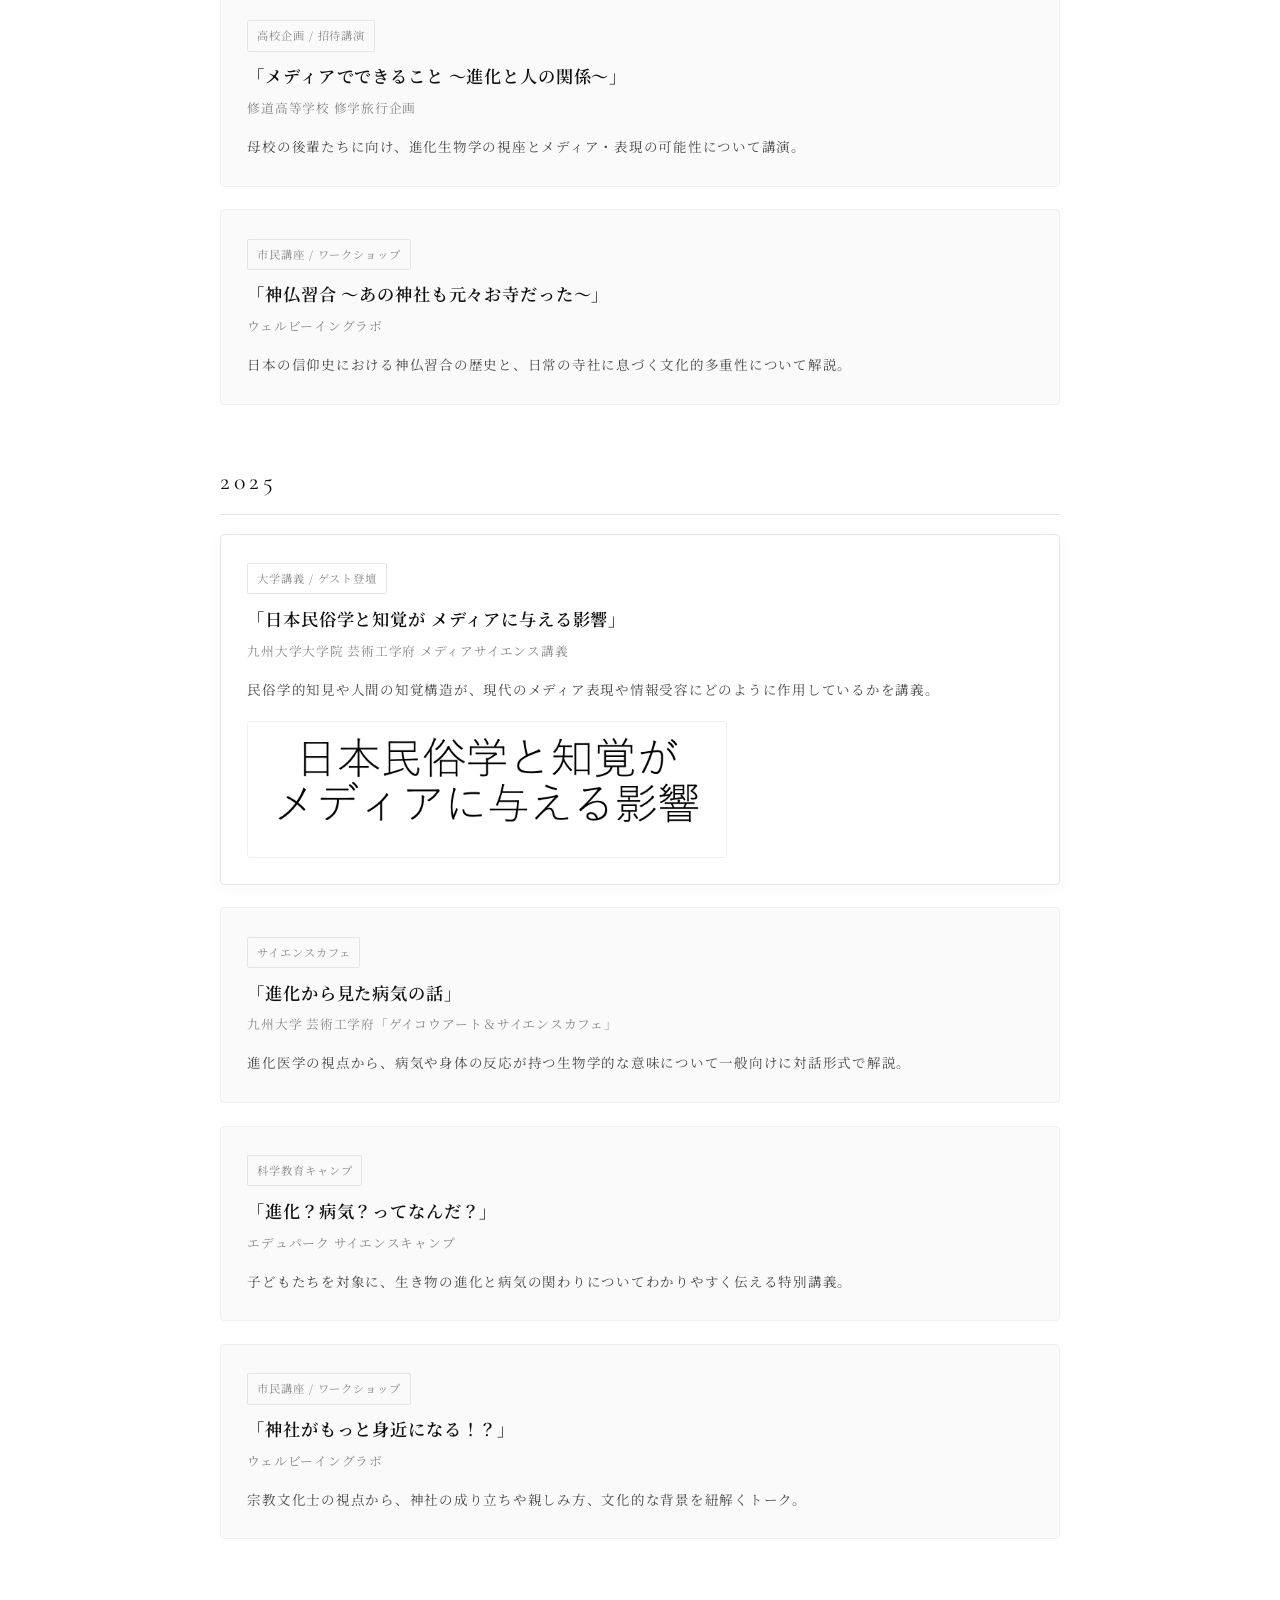
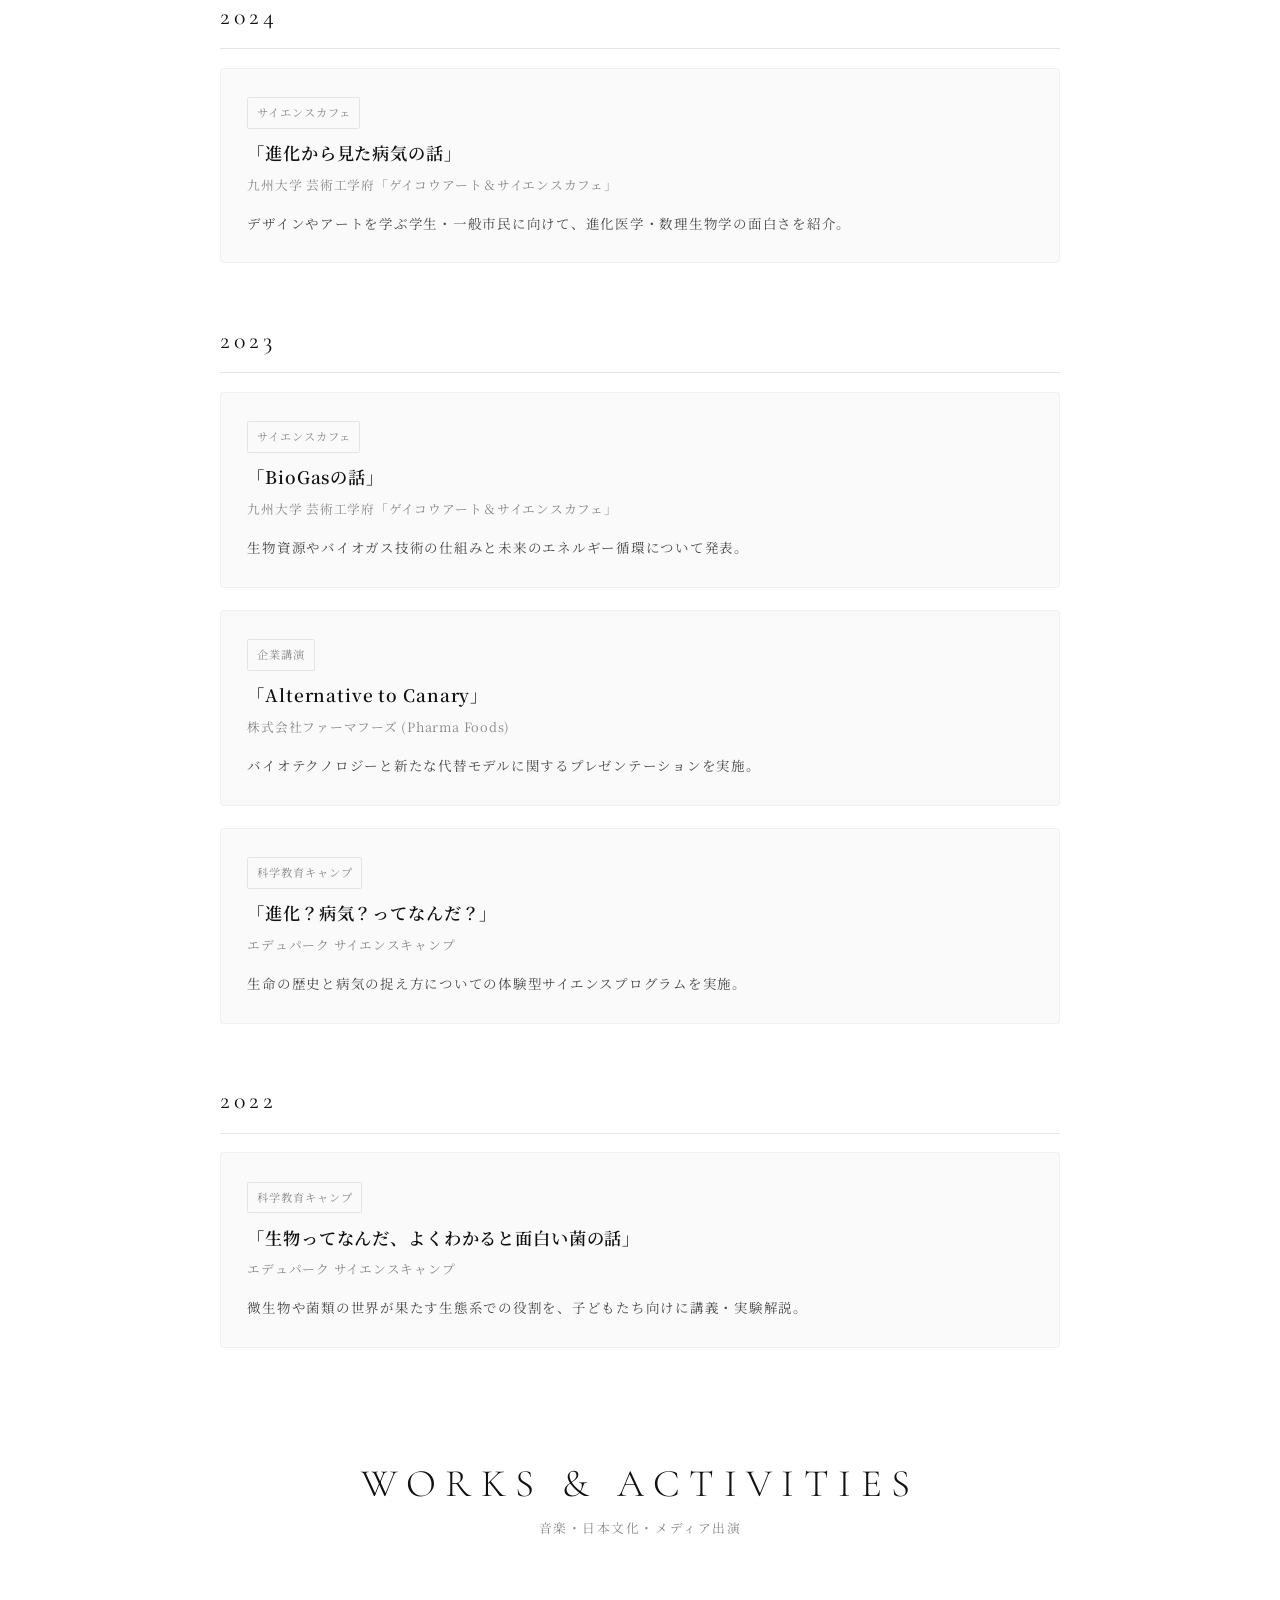
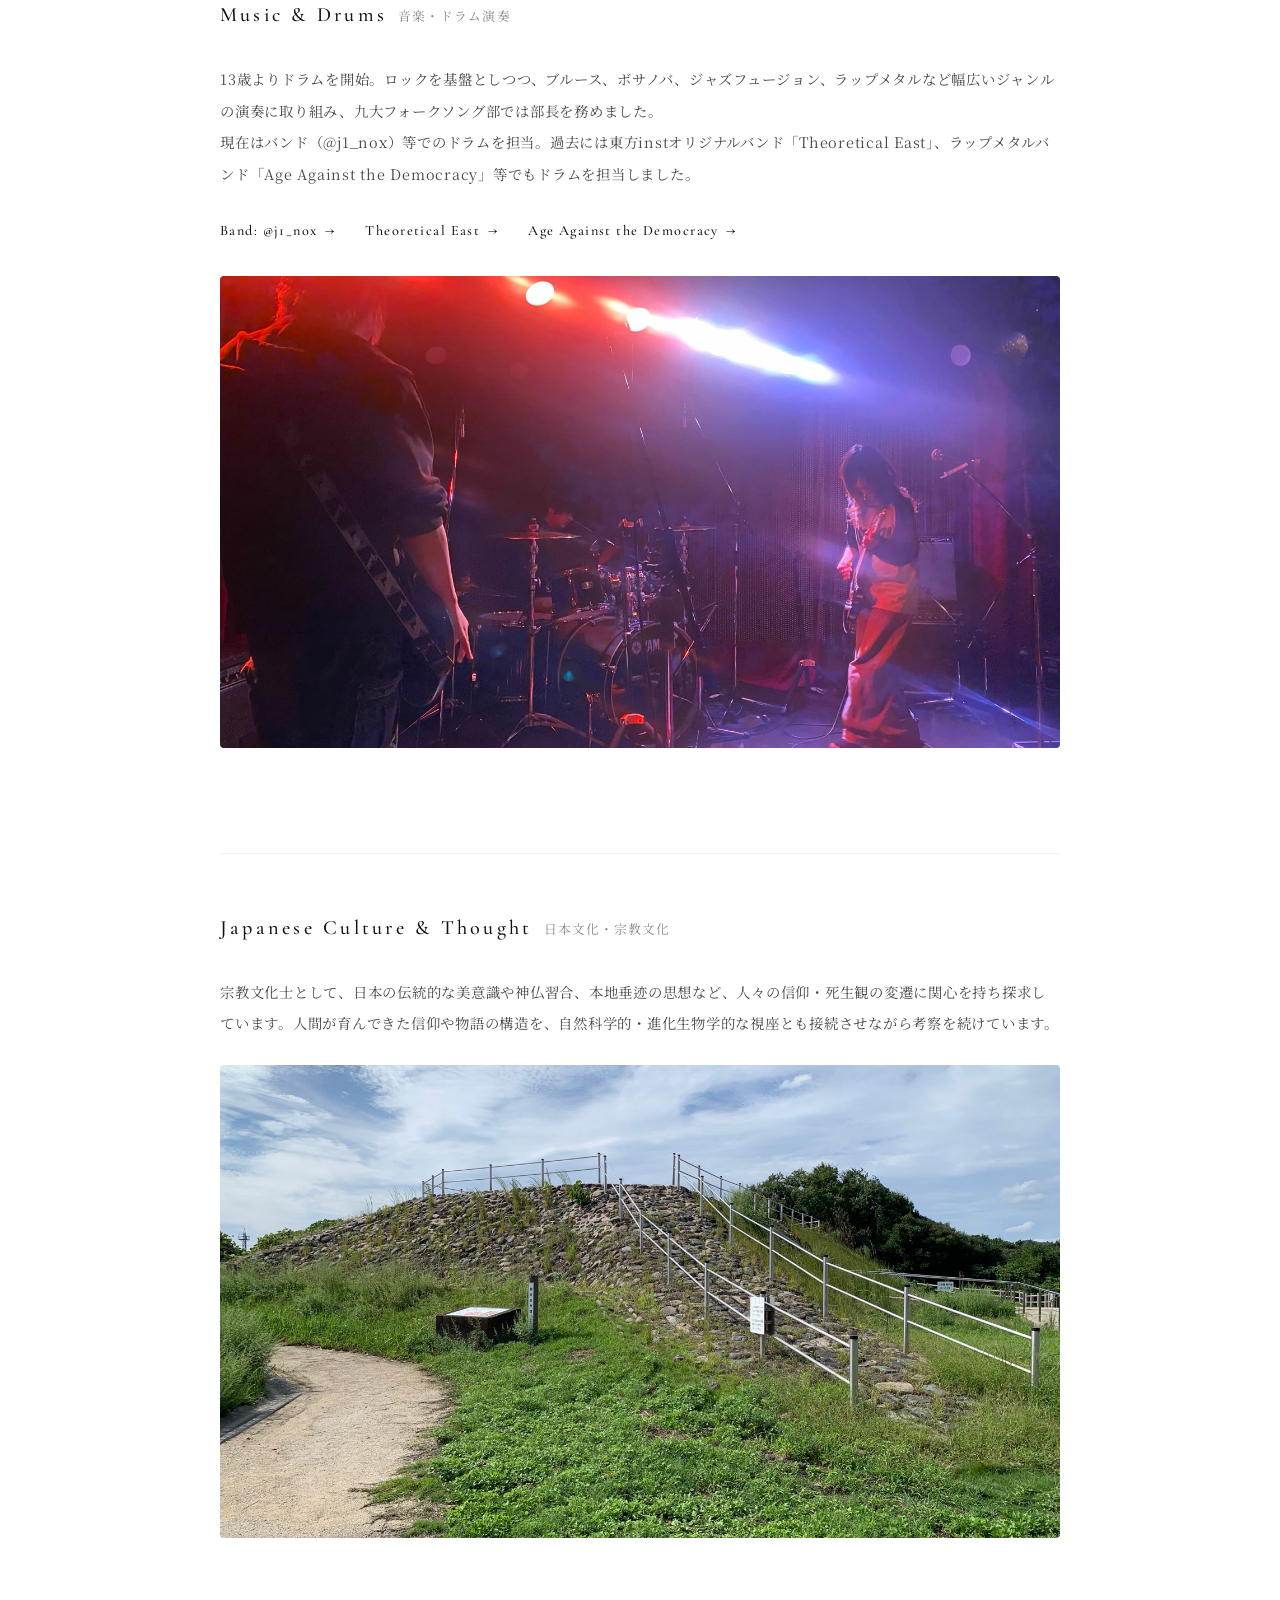
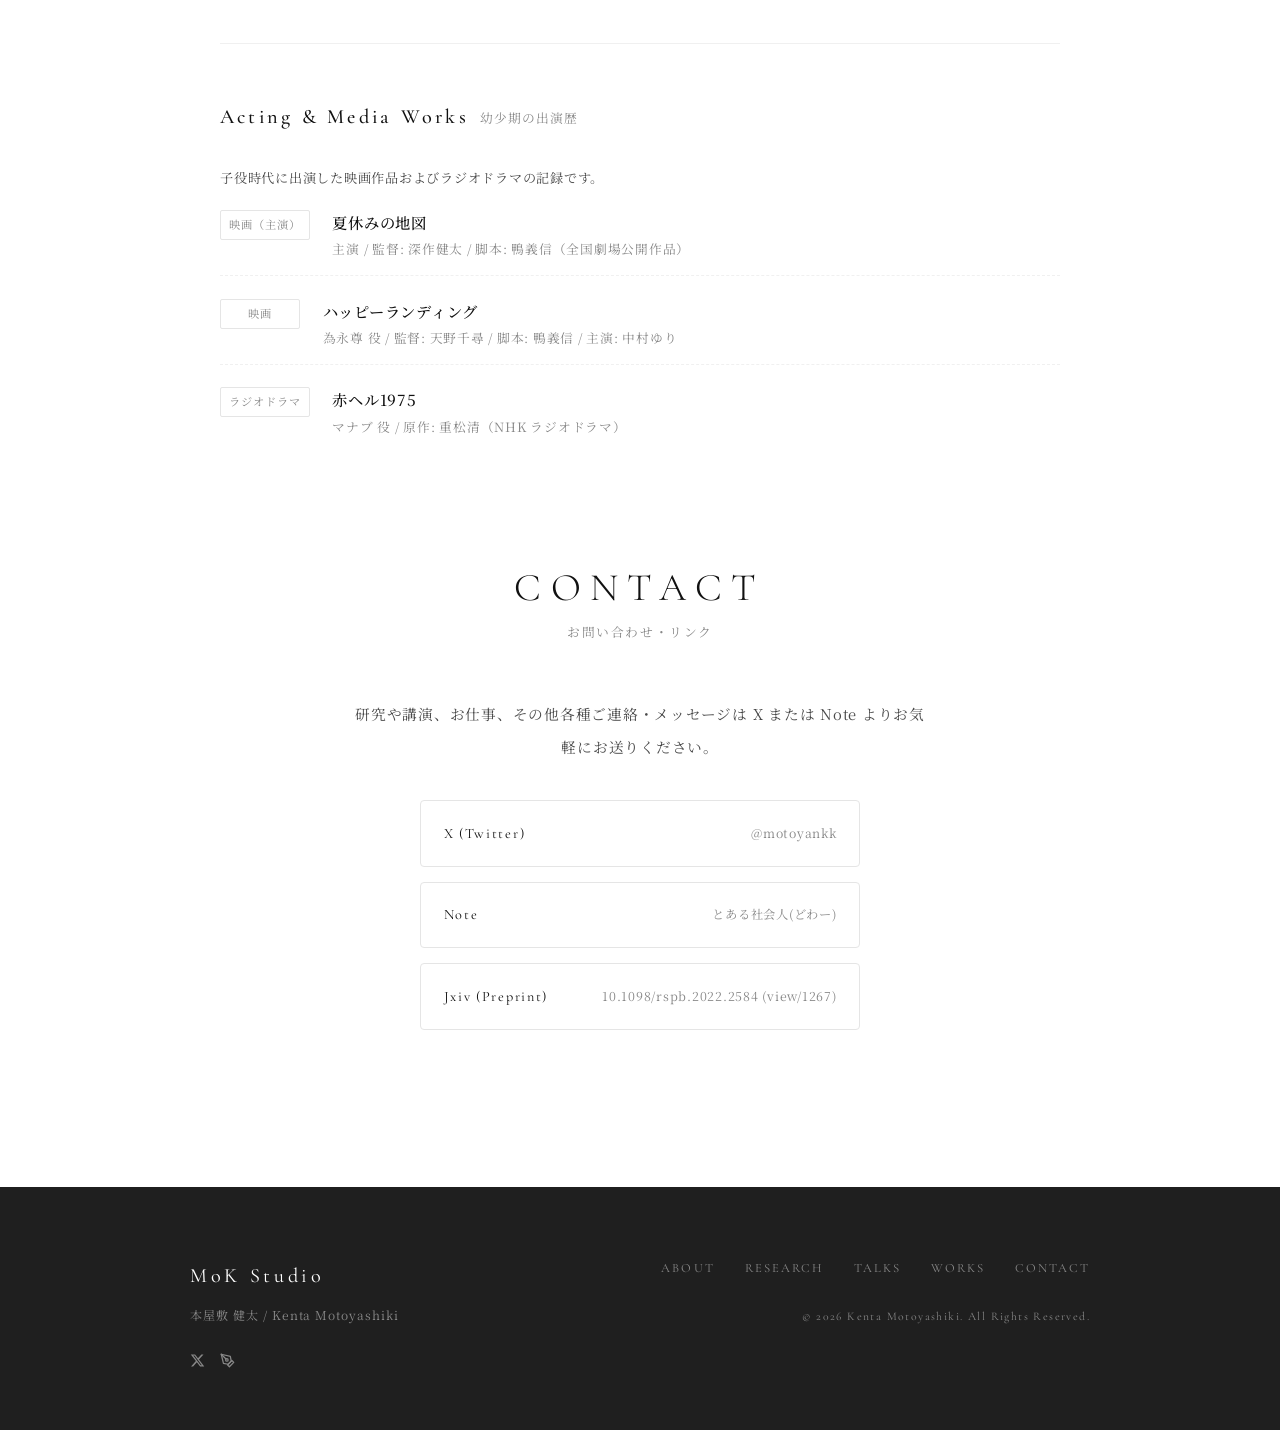
==== commit 6aa86388: "Update portfolio: Graduate School of Design, Talks & Lectures section, concise phrasing" ====
--- a/index.html
+++ b/index.html
@@ -5,7 +5,7 @@
     <meta charset="UTF-8">
     <meta name="viewport" content="width=device-width, initial-scale=1.0">
     <title>MoK Studio | 本屋敷 健太 (Kenta Motoyashiki)</title>
-    <meta name="description" content="本屋敷 健太（もとやん）のポートフォリオサイト「MoK Studio」。数理生物学・人類進化の研究（学士:理学、修士:芸術工学、副専攻:人文学）、ドラム・音楽活動、日本文化、幼少期の出演歴などを掲載。">
+    <meta name="description" content="本屋敷 健太（もとやん）のポートフォリオ。進化生物学・数理生物学（学士:理学、修士:芸術工学、副専攻:人文学）、論文・講演活動、音楽、教育などの記録。">
     <link rel="preconnect" href="https://fonts.googleapis.com">
     <link rel="preconnect" href="https://fonts.gstatic.com" crossorigin>
     <link href="https://fonts.googleapis.com/css2?family=Cormorant+Garamond:ital,wght@0,300;0,400;0,500;0,600;0,700;1,400&family=EB+Garamond:ital,wght@0,400;0,500;0,600;1,400&family=Noto+Serif+JP:wght@300;400;500;600&family=Noto+Sans+JP:wght@300;400;500&display=swap" rel="stylesheet">
@@ -21,6 +21,7 @@
             <nav class="site-nav">
                 <a href="#about" class="nav-link">ABOUT</a>
                 <a href="#research" class="nav-link">RESEARCH</a>
+                <a href="#talks" class="nav-link">TALKS</a>
                 <a href="#works" class="nav-link">WORKS</a>
                 <a href="#contact" class="nav-link">CONTACT</a>
             </nav>
@@ -43,18 +44,17 @@
                 </div>
                 <div class="intro-text">
                     <h2 class="creator-name">本屋敷 健太 <span>(もとやん)</span></h2>
-                    <p class="creator-role">東京在住・会社員 / 研究・音楽・日本文化</p>
+                    <p class="creator-role">東京在住・会社員 / 進化生物学・芸術工学</p>
                     <p class="mission-statement">
-                        音楽や映像そして文学に可能性があるとすれば、それを全力で伝えたい。<br>
-                        自分の気持ちを伝える方法を模索しながらそれを伝えていく、本屋敷のそのままの姿を記すためのサイトです。<br>
-                        生物学の研究から、ドラム演奏、日本文化の探求、そして表現活動まで、興味の赴くままに歩んできた形跡をお見せします。
+                        九州大学理学部生物学科にて数理生物学を専攻（学士:理学、副専攻:人文学）し、九州大学大学院 芸術工学府 未来共生デザインコースにて修士（芸術工学）を修了。2026年4月より東京にて会社員として勤務しています。<br>
+                        ヒトの心理や感情の進化的維持メカニズムに関する数理研究のほか、科学コミュニケーションや一般・学校向けの講演、ドラム演奏、日本文化の探求などに取り組んでいます。
                     </p>
                     <div class="social-pills">
                         <a href="https://x.com/motoyankk" target="_blank" rel="noopener noreferrer" class="pill-link">
                             <span>X: @motoyankk</span>
                         </a>
                         <a href="https://note.com/shiganaibio" target="_blank" rel="noopener noreferrer" class="pill-link">
-                            <span>Note: とある社会人(どわー)</span>
+                            <span>Note</span>
                         </a>
                         <a href="https://jxiv.jst.go.jp/index.php/jxiv/preprint/view/1267/" target="_blank" rel="noopener noreferrer" class="pill-link">
                             <span>Jxiv Preprint</span>
@@ -63,36 +63,26 @@
                 </div>
             </div>
 
-            <!-- Scattered Photo 1: Atmosphere -->
+            <!-- Scattered Photo 1 -->
             <div class="editorial-photo-row">
                 <figure class="editorial-photo-box">
-                    <img src="images/gallery-5.jpg" alt="日常と思索の情景" class="editorial-img" loading="lazy">
-                    <figcaption class="editorial-caption">日常と移動の形跡</figcaption>
+                    <img src="images/gallery-5.jpg" alt="日常の風景" class="editorial-img" loading="lazy">
                 </figure>
             </div>
 
-            <!-- Academic Background & Degrees -->
-            <div class="article-block">
-                <h3 class="block-heading">Background &amp; Degrees <span>学歴・学位</span></h3>
-                <div class="profile-narrative">
-                    <p>
-                        二〇二〇年に九州大学理学部生物学科に入学。数理生物学研究室に所属し、ヒトの感情や不安・抑うつといった心理特性の進化に関する数理モデリング研究を行いました。また同時に、副専攻として人文学プログラムを修得しています。
-                    </p>
-                    <p>
-                        学士課程修了後、九州大学大学院 統合新領域学府 未来共生デザインコースに進学し、修士（芸術工学）を取得。二〇二六年春より東京にて社会人としてのキャリアをスタートしました。
-                    </p>
-                </div>
-
+            <!-- Degrees & Background -->
+            <div class="article-block">
+                <h3 class="block-heading">Degrees <span>学位</span></h3>
                 <div class="meta-grid">
                     <div class="meta-card">
                         <span class="meta-kicker">DEGREE 01</span>
                         <h4 class="meta-title">修士（芸術工学）</h4>
-                        <p class="meta-desc">九州大学大学院 統合新領域学府 未来共生デザインコース（2026.03 修了）</p>
+                        <p class="meta-desc">九州大学大学院 芸術工学府 未来共生デザインコース（2026.03 修了）</p>
                     </div>
                     <div class="meta-card">
                         <span class="meta-kicker">DEGREE 02</span>
                         <h4 class="meta-title">学士（理学）</h4>
-                        <p class="meta-desc">九州大学 理学部 生物学科（2024.03 卒業 / 数理生物学研究室）</p>
+                        <p class="meta-desc">九州大学 理学部 生物学科 数理生物学研究室（2024.03 卒業）</p>
                     </div>
                     <div class="meta-card">
                         <span class="meta-kicker">MINOR</span>
@@ -115,9 +105,9 @@
                         </ul>
                     </div>
                     <div>
-                        <h4 class="sub-heading">理科教育指導歴</h4>
+                        <h4 class="sub-heading">理科教育指導</h4>
                         <p class="narrative-small">
-                            「義務教育や学校で教わる理科って、実は世界をこんなにも面白く解き明かすために使えるんだ！」というワクワクを伝えたくて、中高生を対象とした指導に取り組んできました。
+                            中学生・高校生を対象とした理科指導に従事。身の回りの現象や科学の本質的な面白さを伝える指導を行っています。
                         </p>
                         <ul class="timeline-inline">
                             <li><strong>2024年:</strong> 理科指導（1年間）</li>
@@ -126,9 +116,8 @@
                     </div>
                 </div>
 
-                <!-- Scattered Photo 2: Teaching & Study -->
                 <div class="photo-inline-wrap">
-                    <img src="images/gallery-2.jpg" alt="教育・研究風景" class="inline-photo" loading="lazy">
+                    <img src="images/gallery-2.jpg" alt="研究・教育風景" class="inline-photo" loading="lazy">
                 </div>
             </div>
 
@@ -146,7 +135,7 @@
                     </li>
                     <li>
                         <span class="award-date">2021</span>
-                        <span class="award-name">iGEM Competition 2021 Silver Medal（世界大会銀賞）</span>
+                        <span class="award-name">iGEM Competition 2021 Silver Medal（合成生物学世界大会 銀賞）</span>
                     </li>
                     <li>
                         <span class="award-date">2019</span>
@@ -157,25 +146,25 @@
 
             <!-- Chronology -->
             <div class="article-block">
-                <h3 class="block-heading">Chronology <span>これまでの歩み</span></h3>
+                <h3 class="block-heading">Chronology <span>略歴</span></h3>
                 <ol class="chronology-list">
                     <li>
                         <span class="chrono-year">2026.04 –</span>
                         <div class="chrono-body">
-                            <strong>東京にて社会人勤務開始</strong>
+                            <strong>都内企業にて勤務開始（東京在住）</strong>
                         </div>
                     </li>
                     <li>
                         <span class="chrono-year">2026.03</span>
                         <div class="chrono-body">
-                            <strong>九州大学大学院 統合新領域学府 未来共生デザインコース 修了</strong>
+                            <strong>九州大学大学院 芸術工学府 未来共生デザインコース 修了</strong>
                             <span>修士（芸術工学）</span>
                         </div>
                     </li>
                     <li>
                         <span class="chrono-year">2024.04</span>
                         <div class="chrono-body">
-                            <strong>九州大学大学院 統合新領域学府 未来共生デザインコース 入学</strong>
+                            <strong>九州大学大学院 芸術工学府 未来共生デザインコース 入学</strong>
                         </div>
                     </li>
                     <li>
@@ -212,20 +201,19 @@
         <section id="research" class="content-section">
             <div class="section-title-wrap">
                 <h2 class="page-title">RESEARCH</h2>
-                <span class="page-title-sub">数理生物学・人類進化の研究</span>
+                <span class="page-title-sub">数理生物学・学術研究</span>
             </div>
 
             <div class="article-block">
                 <p class="section-lead-narrative">
-                    「なぜヒトは適応度を下げるように思える過度な不安や抑うつを感じるのか？」<br>
-                    ストレス感受性遺伝子多型がなぜ進化的に集団内で維持されてきたのかを、ゲーム理論や地域間環境格差、季節変動を取り入れた数理モデルによって理論的に探究しています。
+                    ヒトが集団内で維持してきた過度な不安や抑うつといった心理特性の適応的意義について、ゲーム理論や地域間環境格差、季節変動を取り入れた数理モデルを通じて理論的に解析しています。
                 </p>
             </div>
 
-            <!-- Featured Paper -->
+            <!-- Featured Preprint Paper -->
             <div class="featured-paper-card">
                 <div class="paper-header-row">
-                    <span class="paper-kicker">FEATURED PREPRINT</span>
+                    <span class="paper-kicker">PREPRINT</span>
                     <span class="paper-venue">Jxiv (JST) 2024</span>
                 </div>
                 <h3 class="paper-title-link">
@@ -240,30 +228,28 @@
                 <div class="paper-abstract-box">
                     <h4 class="abstract-title">概要 / Abstract</h4>
                     <p>
-                        進化生物学において、ヒトが経験する不安や情動的苦痛には何らかの適応的意義が存在すると仮説づけられてきました。本研究では、ストレス感受性アレル（遺伝子型）と非感受性アレルが共存する進化メカニズムを数理モデルによって検証しました。<br>
-                        数理解析の結果、不安を引き起こすアレルは「極めて危険な過酷環境」ではなく、むしろ「中程度のストレス環境（適度なリスクが存在する環境）」において選択有利になり得ることが示されました。
+                        ヒトの情動的苦痛や不安感受性遺伝子がなぜ集団内で淘汰されずに維持されてきたのかを数理モデルによって検証。解析の結果、不安を引き起こすアレルは極めて危険な環境ではなく、中程度のストレス環境（適度なリスク環境）において選択有利になり得ることが示されました。
                     </p>
                 </div>
 
                 <div class="paper-link-row">
                     <a href="https://jxiv.jst.go.jp/index.php/jxiv/preprint/view/1267/" target="_blank" rel="noopener noreferrer" class="link-arrow">
-                        <span>Jxiv で論文全文を閲覧する</span>
+                        <span>Jxiv で論文全文を見る</span>
                         <span class="arrow">→</span>
                     </a>
                 </div>
             </div>
 
-            <!-- Scattered Photo 3: Research & Thought -->
+            <!-- Scattered Photo 3 -->
             <div class="editorial-photo-row">
                 <figure class="editorial-photo-box">
-                    <img src="images/gallery-3.jpg" alt="研究と思索のひとこま" class="editorial-img" loading="lazy">
-                    <figcaption class="editorial-caption">学会発表と思索の記録</figcaption>
+                    <img src="images/gallery-3.jpg" alt="学会・研究の記録" class="editorial-img" loading="lazy">
                 </figure>
             </div>
 
-            <!-- Presentations -->
-            <div class="article-block">
-                <h3 class="block-heading">Presentations <span>学会・研究発表</span></h3>
+            <!-- Academic Conference Presentations -->
+            <div class="article-block">
+                <h3 class="block-heading">Conference Presentations <span>学術学会発表</span></h3>
 
                 <div class="presentation-year-group">
                     <h4 class="year-header">2025</h4>
@@ -326,7 +312,7 @@
                             <span class="pres-type">口頭発表</span>
                             <div class="pres-detail">
                                 <strong>「うつ病関連遺伝子の進化モデル」</strong>
-                                <span>日本数理生物学会 年次大会（2023.09）</span>
+                                <span>日本数理生物学会 年次大会</span>
                             </div>
                         </li>
                         <li>
@@ -351,11 +337,137 @@
         </section>
 
 
-        <!-- ==================== WORKS & ACTIVITIES ==================== -->
+        <!-- ==================== TALKS & LECTURES SECTION ==================== -->
+        <section id="talks" class="content-section">
+            <div class="section-title-wrap">
+                <h2 class="page-title">TALKS &amp; LECTURES</h2>
+                <span class="page-title-sub">講演・一般発表・講義登壇</span>
+            </div>
+
+            <div class="article-block">
+                <p class="section-lead-narrative">
+                    学会等の学術発表とは別に、科学コミュニケーション、サイエンスカフェ、大学講義でのゲスト登壇、高校企画、市民向けワークショップなどで行ってきた講演・発表の記録です。
+                </p>
+            </div>
+
+            <!-- Talks Chronology List -->
+            <div class="article-block">
+                <div class="talks-container">
+
+                    <!-- 2026 -->
+                    <div class="talk-year-section">
+                        <h3 class="talk-year-badge">2026</h3>
+                        <div class="talk-cards-grid">
+                            <article class="talk-item-card">
+                                <span class="talk-category">高校企画 / 招待講演</span>
+                                <h4 class="talk-title">「メディアでできること 〜進化と人の関係〜」</h4>
+                                <p class="talk-host">修道高等学校 修学旅行企画</p>
+                                <p class="talk-desc">母校の後輩たちに向け、進化生物学の視座とメディア・表現の可能性について講演。</p>
+                            </article>
+                            <article class="talk-item-card">
+                                <span class="talk-category">市民講座 / ワークショップ</span>
+                                <h4 class="talk-title">「神仏習合 〜あの神社も元々お寺だった〜」</h4>
+                                <p class="talk-host">ウェルビーイングラボ</p>
+                                <p class="talk-desc">日本の信仰史における神仏習合の歴史と、日常の寺社に息づく文化的多重性について解説。</p>
+                            </article>
+                        </div>
+                    </div>
+
+                    <!-- 2025 -->
+                    <div class="talk-year-section">
+                        <h3 class="talk-year-badge">2025</h3>
+                        <div class="talk-cards-grid">
+                            <article class="talk-item-card talk-highlight">
+                                <span class="talk-category">大学講義 / ゲスト登壇</span>
+                                <h4 class="talk-title">「日本民俗学と知覚が メディアに与える影響」</h4>
+                                <p class="talk-host">九州大学大学院 芸術工学府 メディアサイエンス講義</p>
+                                <p class="talk-desc">民俗学的知見や人間の知覚構造が、現代のメディア表現や情報受容にどのように作用しているかを講義。</p>
+                                <div class="talk-media-thumb">
+                                    <img src="images/media-lecture-title.png" alt="日本民俗学と知覚が メディアに与える影響 スライド" class="talk-thumb-img">
+                                </div>
+                            </article>
+                            <article class="talk-item-card">
+                                <span class="talk-category">サイエンスカフェ</span>
+                                <h4 class="talk-title">「進化から見た病気の話」</h4>
+                                <p class="talk-host">九州大学 芸術工学府「ゲイコウアート＆サイエンスカフェ」</p>
+                                <p class="talk-desc">進化医学の視点から、病気や身体の反応が持つ生物学的な意味について一般向けに対話形式で解説。</p>
+                            </article>
+                            <article class="talk-item-card">
+                                <span class="talk-category">科学教育キャンプ</span>
+                                <h4 class="talk-title">「進化？病気？ってなんだ？」</h4>
+                                <p class="talk-host">エデュパーク サイエンスキャンプ</p>
+                                <p class="talk-desc">子どもたちを対象に、生き物の進化と病気の関わりについてわかりやすく伝える特別講義。</p>
+                            </article>
+                            <article class="talk-item-card">
+                                <span class="talk-category">市民講座 / ワークショップ</span>
+                                <h4 class="talk-title">「神社がもっと身近になる！？」</h4>
+                                <p class="talk-host">ウェルビーイングラボ</p>
+                                <p class="talk-desc">宗教文化士の視点から、神社の成り立ちや親しみ方、文化的な背景を紐解くトーク。</p>
+                            </article>
+                        </div>
+                    </div>
+
+                    <!-- 2024 -->
+                    <div class="talk-year-section">
+                        <h3 class="talk-year-badge">2024</h3>
+                        <div class="talk-cards-grid">
+                            <article class="talk-item-card">
+                                <span class="talk-category">サイエンスカフェ</span>
+                                <h4 class="talk-title">「進化から見た病気の話」</h4>
+                                <p class="talk-host">九州大学 芸術工学府「ゲイコウアート＆サイエンスカフェ」</p>
+                                <p class="talk-desc">デザインやアートを学ぶ学生・一般市民に向けて、進化医学・数理生物学の面白さを紹介。</p>
+                            </article>
+                        </div>
+                    </div>
+
+                    <!-- 2023 -->
+                    <div class="talk-year-section">
+                        <h3 class="talk-year-badge">2023</h3>
+                        <div class="talk-cards-grid">
+                            <article class="talk-item-card">
+                                <span class="talk-category">サイエンスカフェ</span>
+                                <h4 class="talk-title">「BioGasの話」</h4>
+                                <p class="talk-host">九州大学 芸術工学府「ゲイコウアート＆サイエンスカフェ」</p>
+                                <p class="talk-desc">生物資源やバイオガス技術の仕組みと未来のエネルギー循環について発表。</p>
+                            </article>
+                            <article class="talk-item-card">
+                                <span class="talk-category">企業講演</span>
+                                <h4 class="talk-title">「Alternative to Canary」</h4>
+                                <p class="talk-host">株式会社ファーマフーズ (Pharma Foods)</p>
+                                <p class="talk-desc">バイオテクノロジーと新たな代替モデルに関するプレゼンテーションを実施。</p>
+                            </article>
+                            <article class="talk-item-card">
+                                <span class="talk-category">科学教育キャンプ</span>
+                                <h4 class="talk-title">「進化？病気？ってなんだ？」</h4>
+                                <p class="talk-host">エデュパーク サイエンスキャンプ</p>
+                                <p class="talk-desc">生命の歴史と病気の捉え方についての体験型サイエンスプログラムを実施。</p>
+                            </article>
+                        </div>
+                    </div>
+
+                    <!-- 2022 -->
+                    <div class="talk-year-section">
+                        <h3 class="talk-year-badge">2022</h3>
+                        <div class="talk-cards-grid">
+                            <article class="talk-item-card">
+                                <span class="talk-category">科学教育キャンプ</span>
+                                <h4 class="talk-title">「生物ってなんだ、よくわかると面白い菌の話」</h4>
+                                <p class="talk-host">エデュパーク サイエンスキャンプ</p>
+                                <p class="talk-desc">微生物や菌類の世界が果たす生態系での役割を、子どもたち向けに講義・実験解説。</p>
+                            </article>
+                        </div>
+                    </div>
+
+                </div>
+            </div>
+        </section>
+
+
+        <!-- ==================== WORKS & ACTIVITIES SECTION ==================== -->
         <section id="works" class="content-section">
             <div class="section-title-wrap">
                 <h2 class="page-title">WORKS &amp; ACTIVITIES</h2>
-                <span class="page-title-sub">音楽・日本文化・表現の形跡</span>
+                <span class="page-title-sub">音楽・日本文化・メディア出演</span>
             </div>
 
             <!-- Music & Drums -->
@@ -363,8 +475,8 @@
                 <h3 class="block-heading">Music &amp; Drums <span>音楽・ドラム演奏</span></h3>
                 <div class="profile-narrative">
                     <p>
-                        十三歳からドラムを始め、ロックを基本とするものの、ブルース・ボサノバ・ジャズフュージョン・ラップメタルなども叩く。<br>
-                        二〇二〇年に九州大学入学後、二〇二二年に九大フォークソング部で部長を務めました。部長退任後は、学外で東方instオリジナルバンド「Theoretical East」、ラップメタルバンド「Age Against the Democracy」、そして現在もバンド活動（@j1_nox）等でドラムを担当しています。
+                        13歳よりドラムを開始。ロックを基盤としつつ、ブルース、ボサノバ、ジャズフュージョン、ラップメタルなど幅広いジャンルの演奏に取り組み、九大フォークソング部では部長を務めました。<br>
+                        現在はバンド（@j1_nox）等でのドラムを担当。過去には東方instオリジナルバンド「Theoretical East」、ラップメタルバンド「Age Against the Democracy」等でもドラムを担当しました。
                     </p>
                 </div>
 
@@ -383,30 +495,25 @@
                     </a>
                 </div>
 
-                <!-- Scattered Photo 4: Music & Drums -->
                 <div class="editorial-photo-row" style="margin-top: 2rem;">
                     <figure class="editorial-photo-box">
                         <img src="images/gallery-4.jpg" alt="ドラム・音楽演奏風景" class="editorial-img" loading="lazy">
-                        <figcaption class="editorial-caption">ドラム・スタジオ演奏の形跡</figcaption>
                     </figure>
                 </div>
             </div>
 
             <!-- Japanese Culture & Thought -->
             <div class="article-block">
-                <h3 class="block-heading">Japanese Culture &amp; Thought <span>日本文化・信仰と思索</span></h3>
+                <h3 class="block-heading">Japanese Culture &amp; Thought <span>日本文化・宗教文化</span></h3>
                 <div class="profile-narrative">
                     <p>
-                        宗教文化士としての視点や、日本の神仏習合・本地垂迹の思想など、人々の死生観や自然観の変遷に関心を持ち探求しています。<br>
-                        「人間はどうして神仏や物語を求めてきたのか？」という問いは、生物学的なヒトの心性の進化や、文学・芸術表現の根源とも深く響き合っています。Noteなどでも折に触れて思索を綴っています。
+                        宗教文化士として、日本の伝統的な美意識や神仏習合、本地垂迹の思想など、人々の信仰・死生観の変遷に関心を持ち探求しています。人間が育んできた信仰や物語の構造を、自然科学的・進化生物学的な視座とも接続させながら考察を続けています。
                     </p>
                 </div>
 
-                <!-- Scattered Photo 5: Nature & Culture -->
                 <div class="editorial-photo-row" style="margin-top: 1.5rem;">
                     <figure class="editorial-photo-box">
                         <img src="images/gallery-1.jpg" alt="自然と文化の調和" class="editorial-img" loading="lazy">
-                        <figcaption class="editorial-caption">自然と文化の景観</figcaption>
                     </figure>
                 </div>
             </div>
@@ -452,7 +559,7 @@
 
             <div class="article-block text-center-block">
                 <p class="contact-lead">
-                    研究や音楽、お仕事、その他各種ご連絡・メッセージは X または Note よりお気軽にお送りください。
+                    研究や講演、お仕事、その他各種ご連絡・メッセージは X または Note よりお気軽にお送りください。
                 </p>
 
                 <div class="contact-links-list">
@@ -466,7 +573,7 @@
                     </a>
                     <a href="https://jxiv.jst.go.jp/index.php/jxiv/preprint/view/1267/" target="_blank" rel="noopener noreferrer" class="contact-link-card">
                         <span class="contact-channel">Jxiv (Preprint)</span>
-                        <span class="contact-handle">10.1098/rspb.2022.2584 (Jxiv view/1267)</span>
+                        <span class="contact-handle">10.1098/rspb.2022.2584 (view/1267)</span>
                     </a>
                 </div>
             </div>
@@ -474,7 +581,7 @@
 
     </main>
 
-    <!-- Footer (MoK Studio Dark Footer) -->
+    <!-- Footer -->
     <footer class="site-footer">
         <div class="footer-inner">
             <div class="footer-left">
@@ -493,6 +600,7 @@
                 <nav class="footer-nav">
                     <a href="#about">ABOUT</a>
                     <a href="#research">RESEARCH</a>
+                    <a href="#talks">TALKS</a>
                     <a href="#works">WORKS</a>
                     <a href="#contact">CONTACT</a>
                 </nav>
--- a/style.css
+++ b/style.css
@@ -717,6 +717,107 @@
 }
 
 /* ==========================================================================
+   TALKS & LECTURES SECTION
+   ========================================================================== */
+.talks-container {
+  display: flex;
+  flex-direction: column;
+  gap: 3.5rem;
+}
+
+.talk-year-section {
+  display: flex;
+  flex-direction: column;
+  gap: 1.25rem;
+}
+
+.talk-year-badge {
+  font-family: var(--font-serif-en);
+  font-size: 1.6rem;
+  font-weight: 400;
+  letter-spacing: 0.16em;
+  color: var(--text-main);
+  border-bottom: 1px solid var(--border-color);
+  padding-bottom: 0.4rem;
+  display: inline-block;
+}
+
+.talk-cards-grid {
+  display: grid;
+  grid-template-columns: 1fr;
+  gap: 1.5rem;
+}
+
+.talk-item-card {
+  background-color: var(--bg-subtle);
+  border: 1px solid var(--border-light);
+  border-radius: 4px;
+  padding: 1.75rem;
+  transition: border-color 0.25s var(--ease), transform 0.25s var(--ease);
+}
+
+.talk-item-card:hover {
+  border-color: var(--border-color);
+  transform: translateY(-2px);
+}
+
+.talk-highlight {
+  background-color: #ffffff;
+  border: 1px solid var(--border-color);
+  box-shadow: 0 4px 20px rgba(0, 0, 0, 0.03);
+}
+
+.talk-category {
+  font-family: var(--font-serif-ja);
+  font-size: 0.75rem;
+  letter-spacing: 0.08em;
+  color: var(--text-muted);
+  border: 1px solid var(--border-color);
+  padding: 0.2rem 0.6rem;
+  border-radius: 2px;
+  display: inline-block;
+  margin-bottom: 0.75rem;
+}
+
+.talk-title {
+  font-family: var(--font-serif-ja);
+  font-size: 1.15rem;
+  font-weight: 600;
+  letter-spacing: 0.05em;
+  color: var(--text-main);
+  line-height: 1.5;
+  margin-bottom: 0.4rem;
+}
+
+.talk-host {
+  font-size: 0.85rem;
+  letter-spacing: 0.06em;
+  color: var(--text-muted);
+  margin-bottom: 0.75rem;
+}
+
+.talk-desc {
+  font-size: 0.9rem;
+  line-height: 1.95;
+  color: var(--text-secondary);
+}
+
+.talk-media-thumb {
+  margin-top: 1.25rem;
+  border-radius: 3px;
+  overflow: hidden;
+  border: 1px solid var(--border-light);
+  background-color: #ffffff;
+  max-width: 480px;
+}
+
+.talk-thumb-img {
+  width: 100%;
+  height: auto;
+  display: block;
+}
+
+/* ==========================================================================
    WORKS & ACTIVITIES
    ========================================================================== */
 .band-links-row {
@@ -911,12 +1012,12 @@
   }
 
   .site-nav {
-    gap: 1.25rem;
+    gap: 1rem;
   }
 
   .nav-link {
-    font-size: 0.78rem;
-    letter-spacing: 0.12em;
+    font-size: 0.76rem;
+    letter-spacing: 0.1em;
   }
 
   .main-container {
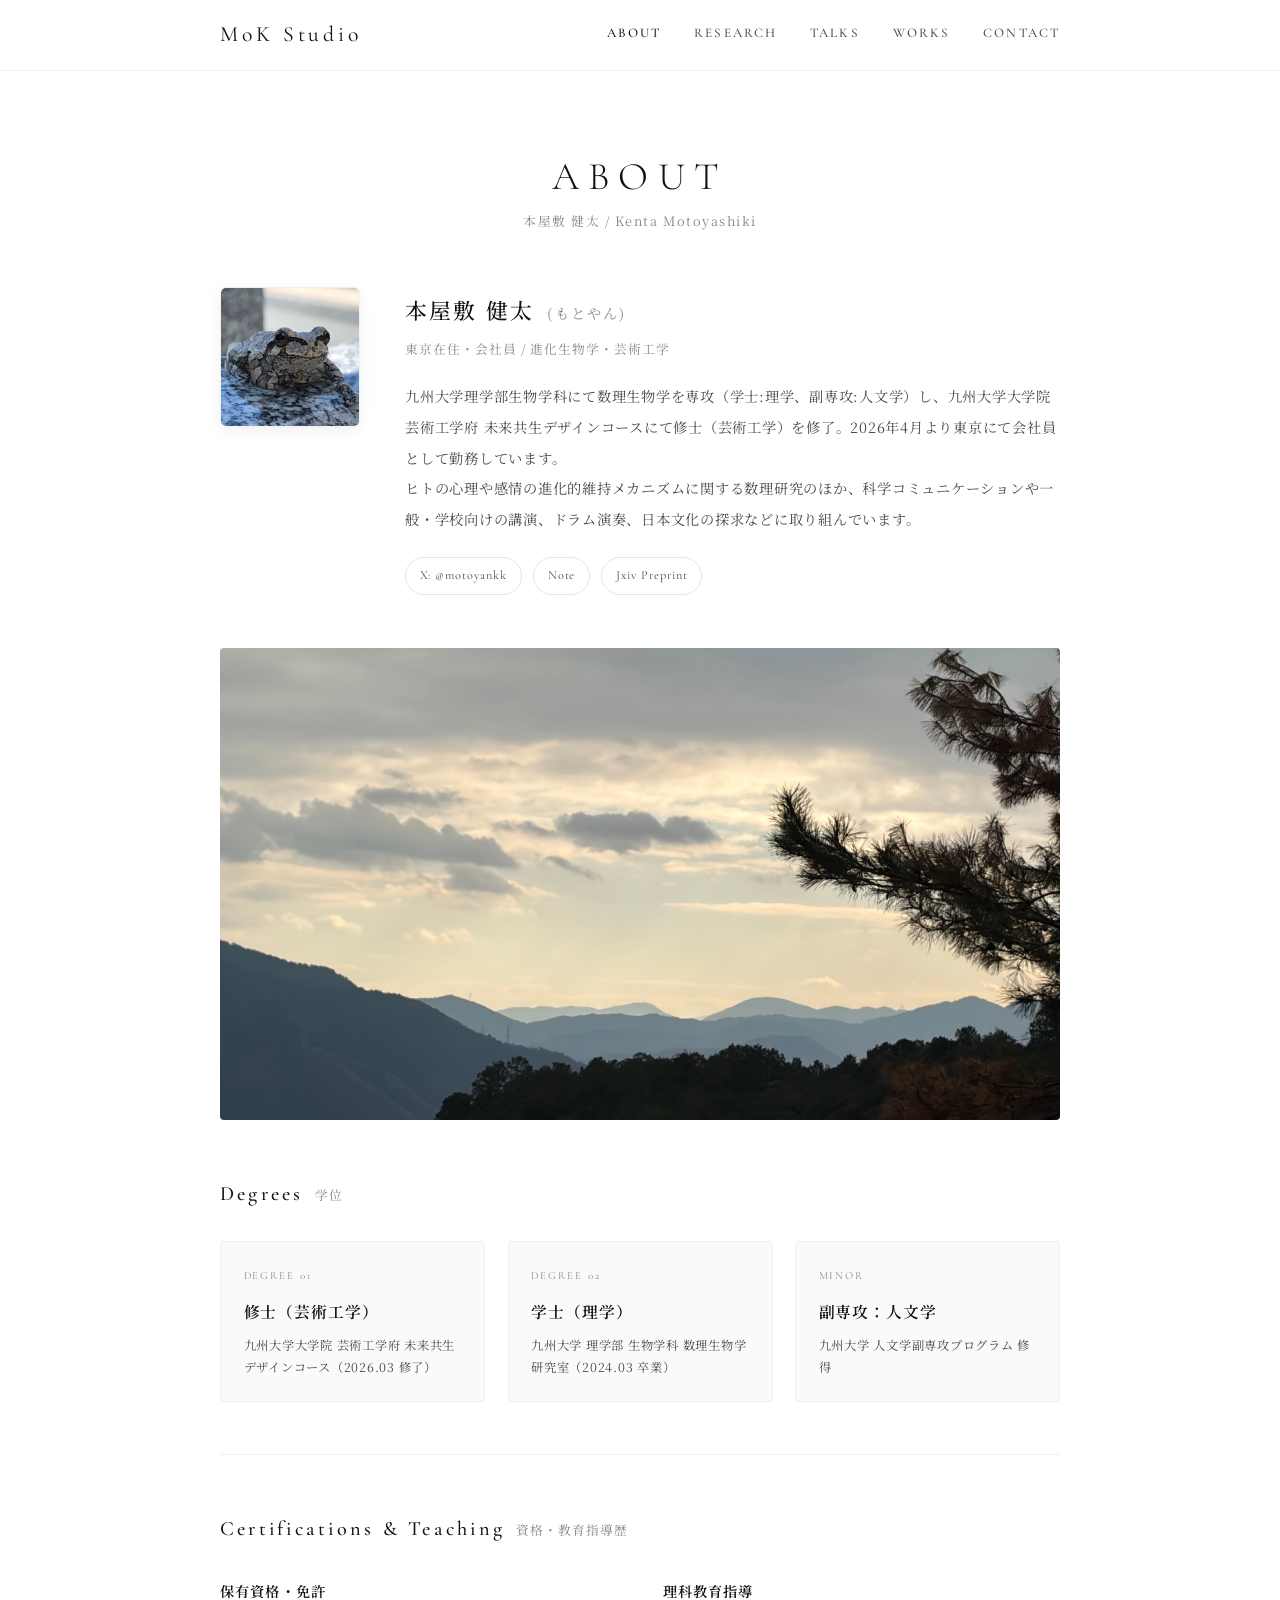
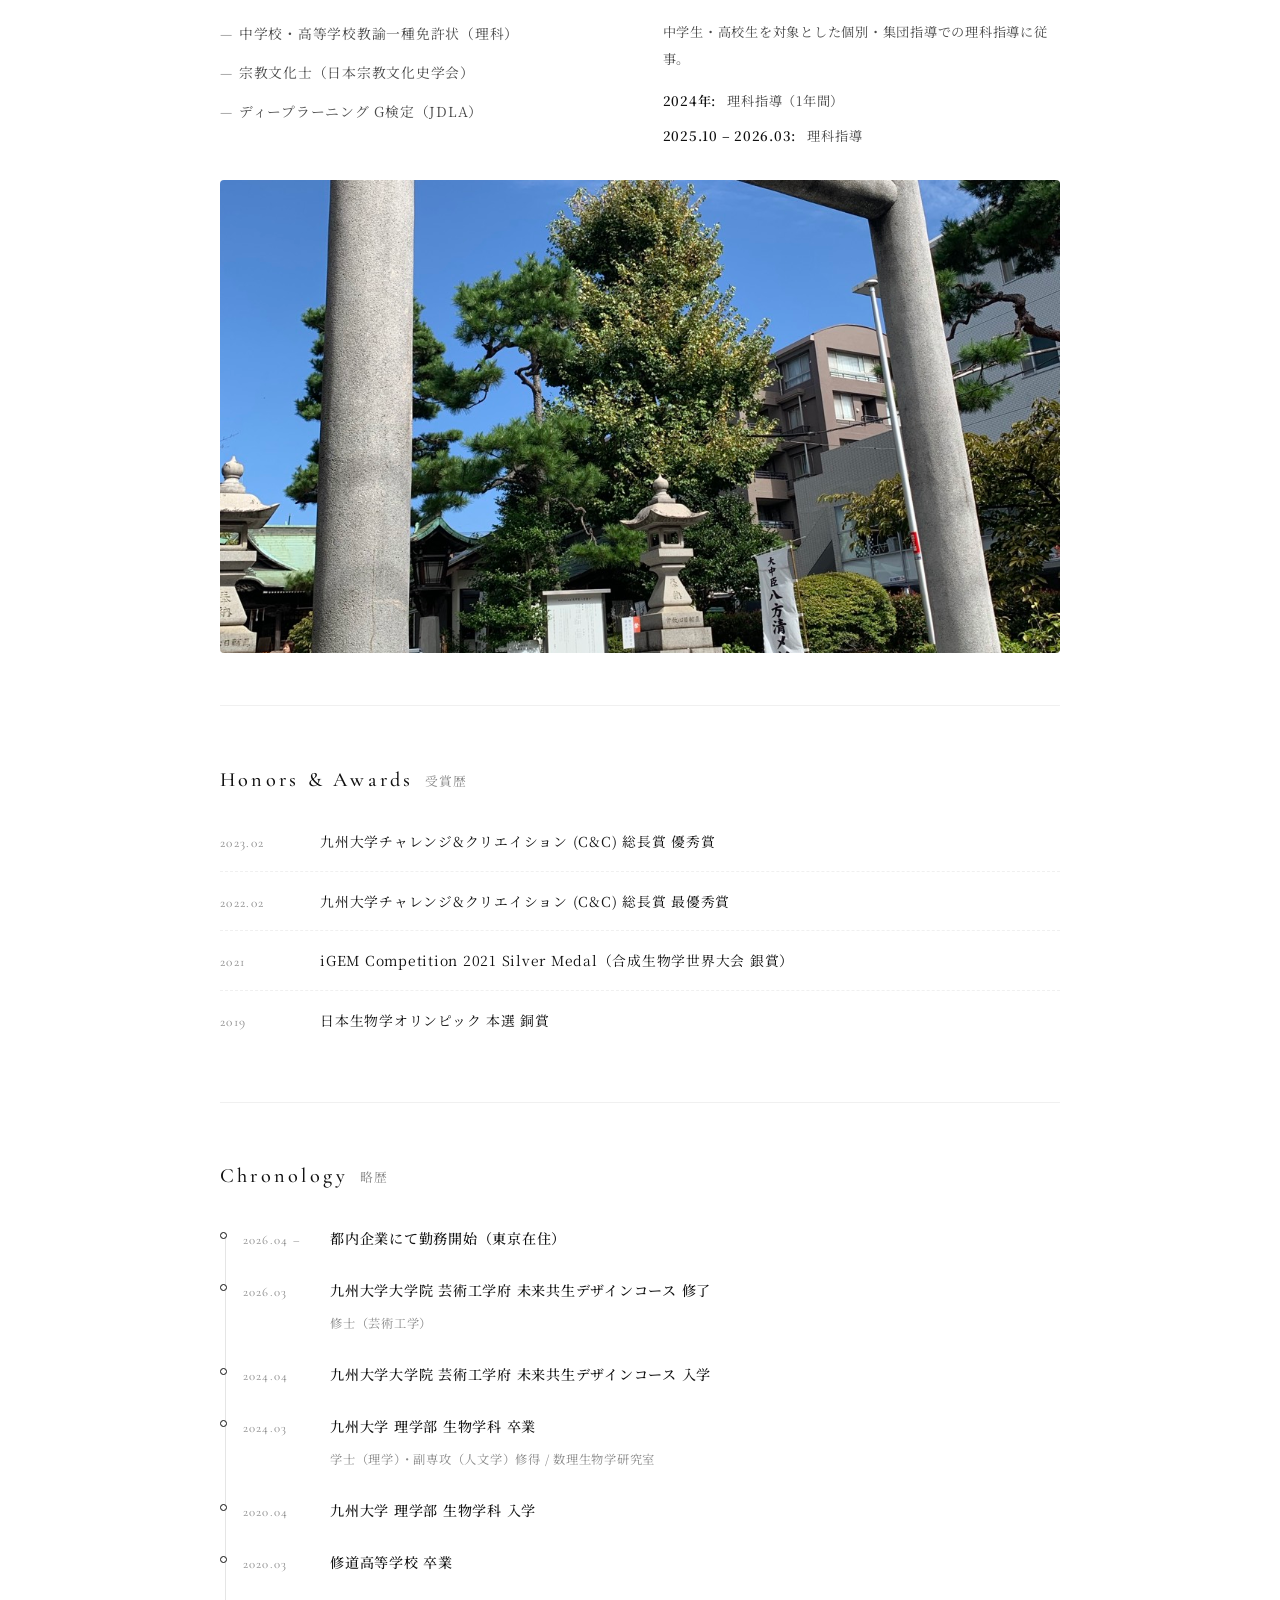
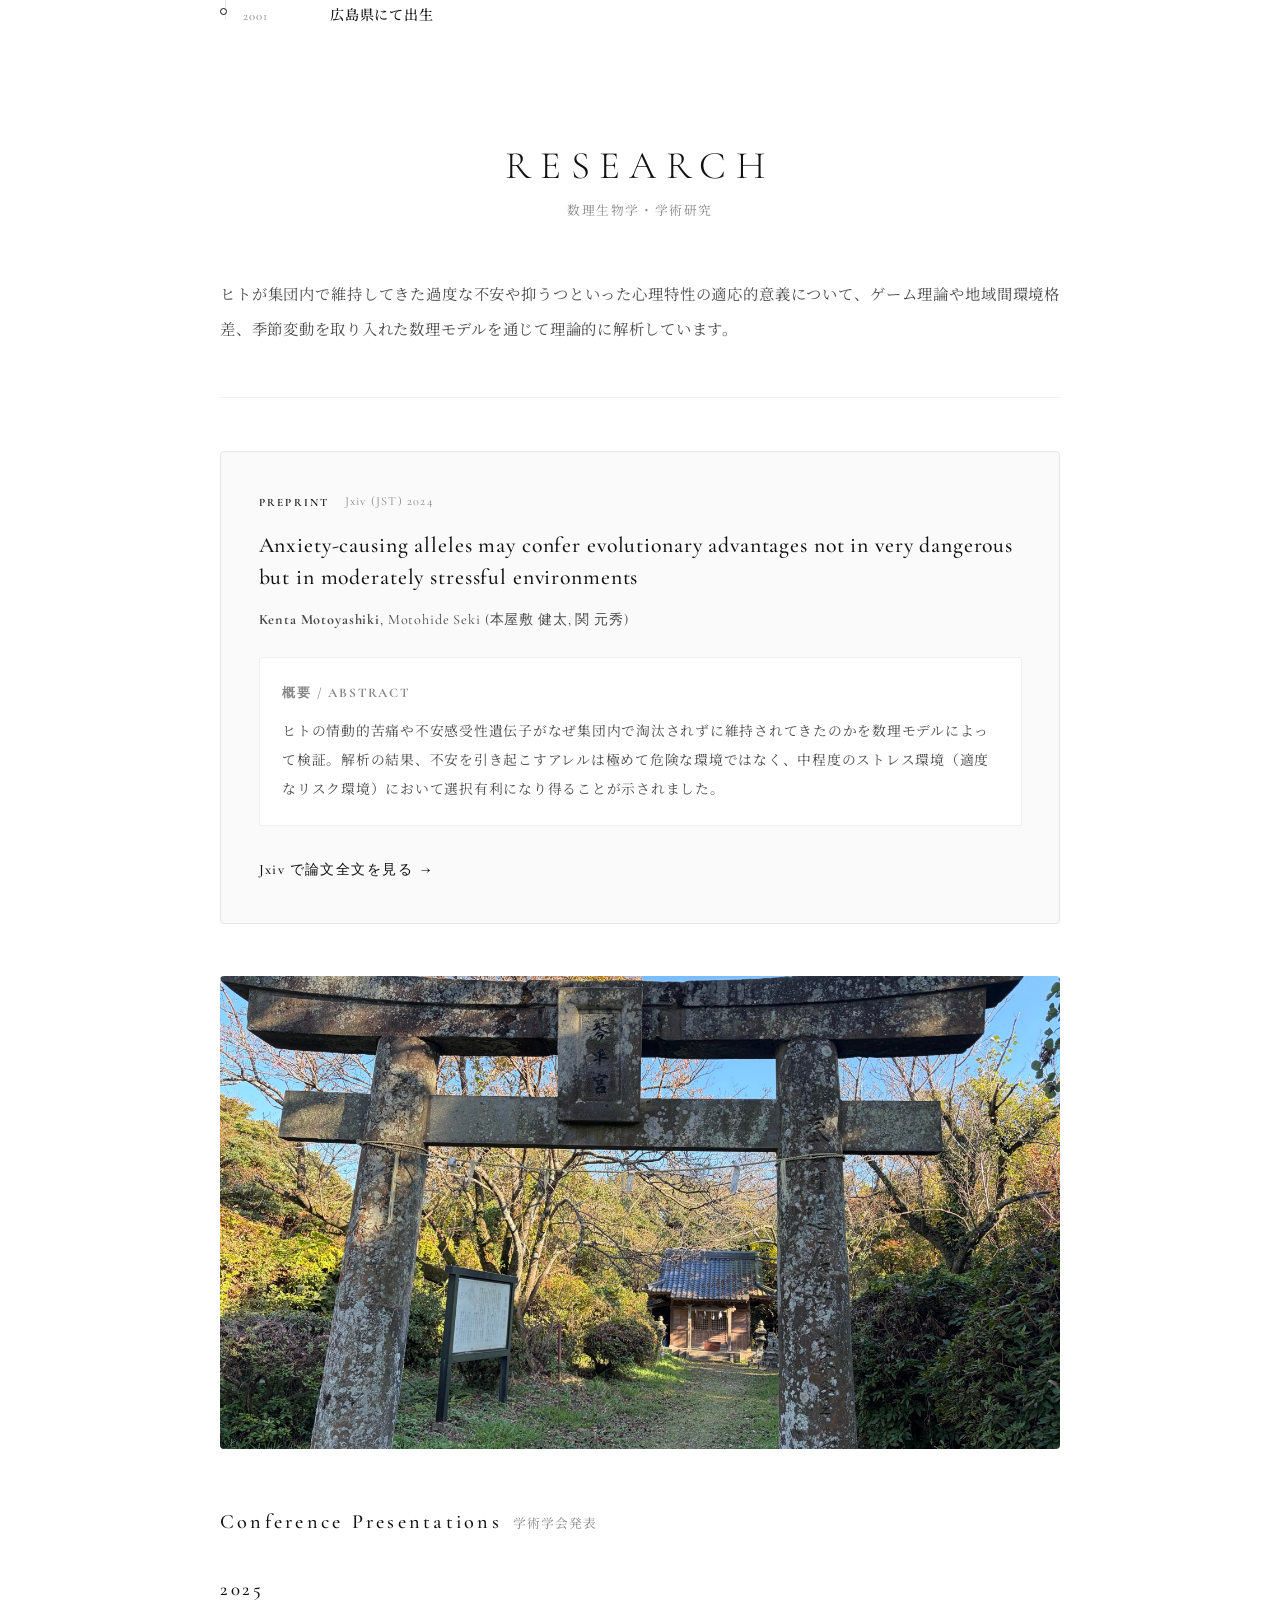
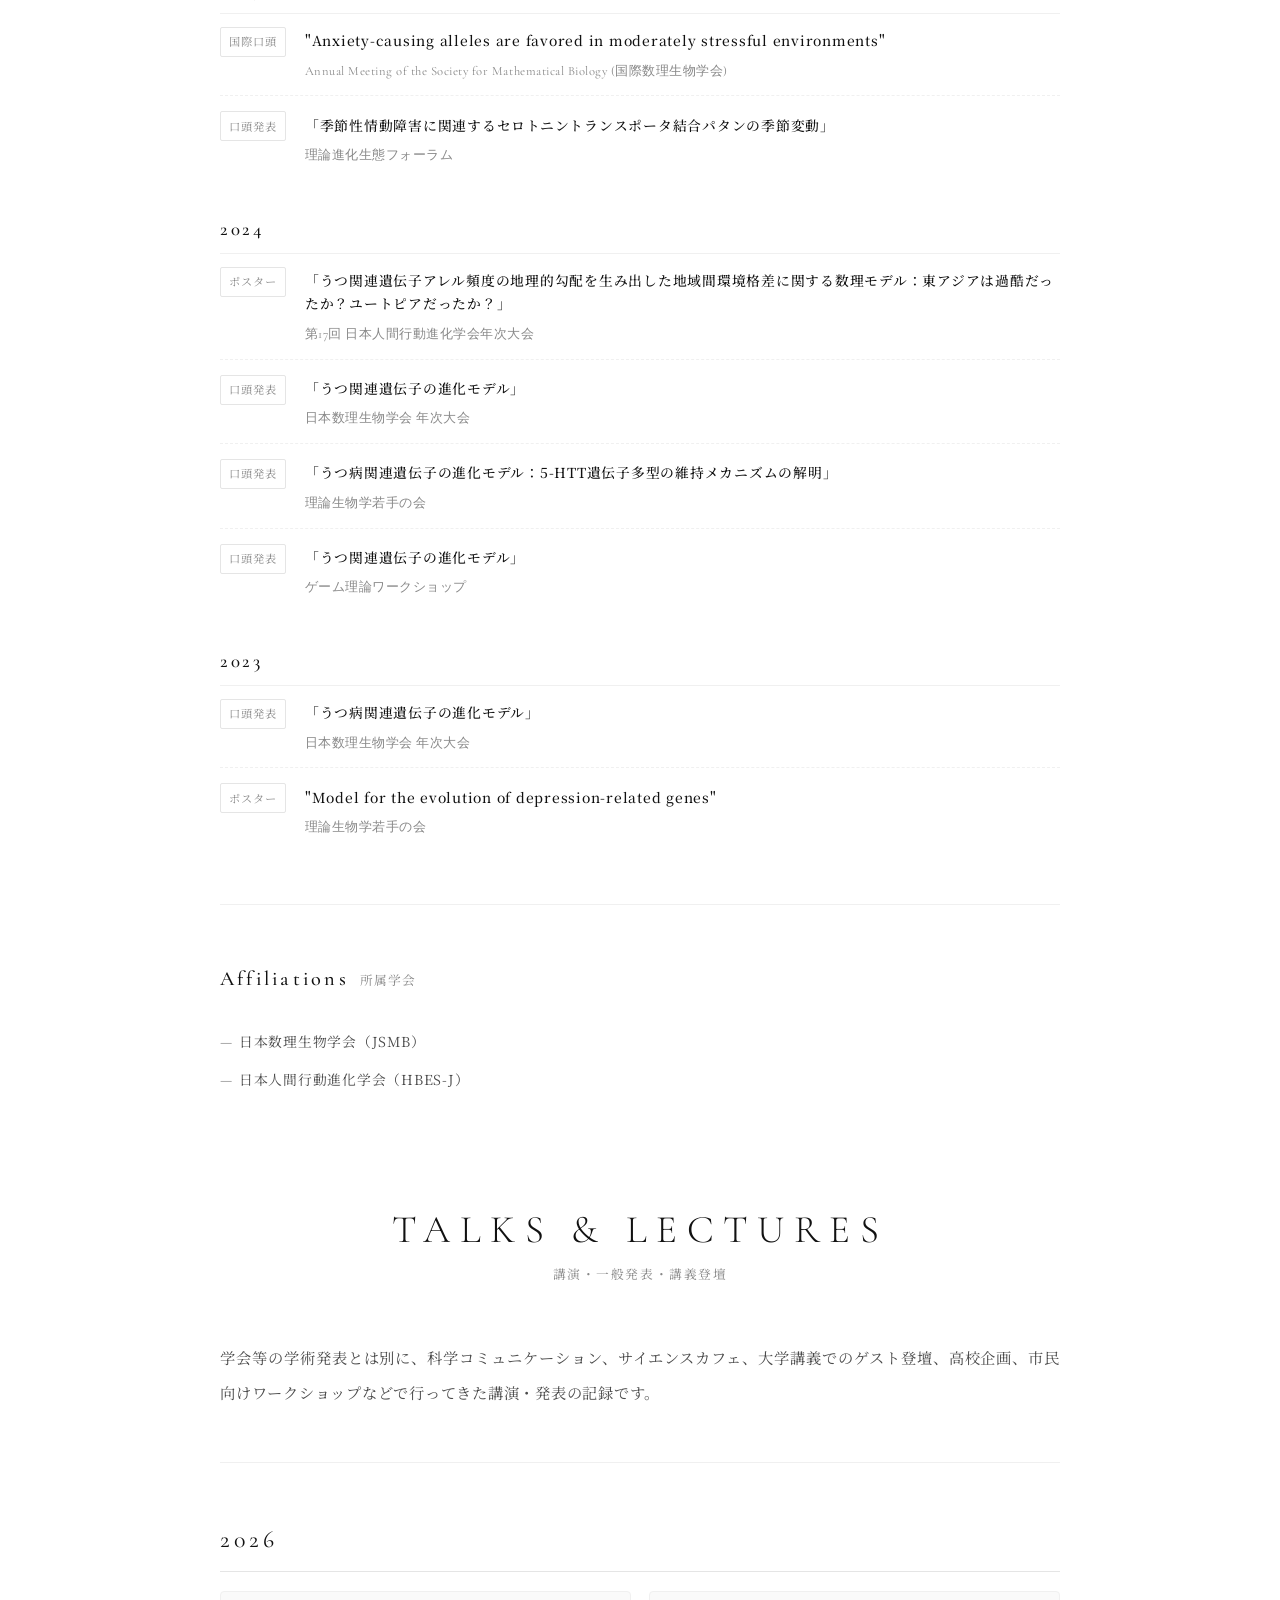
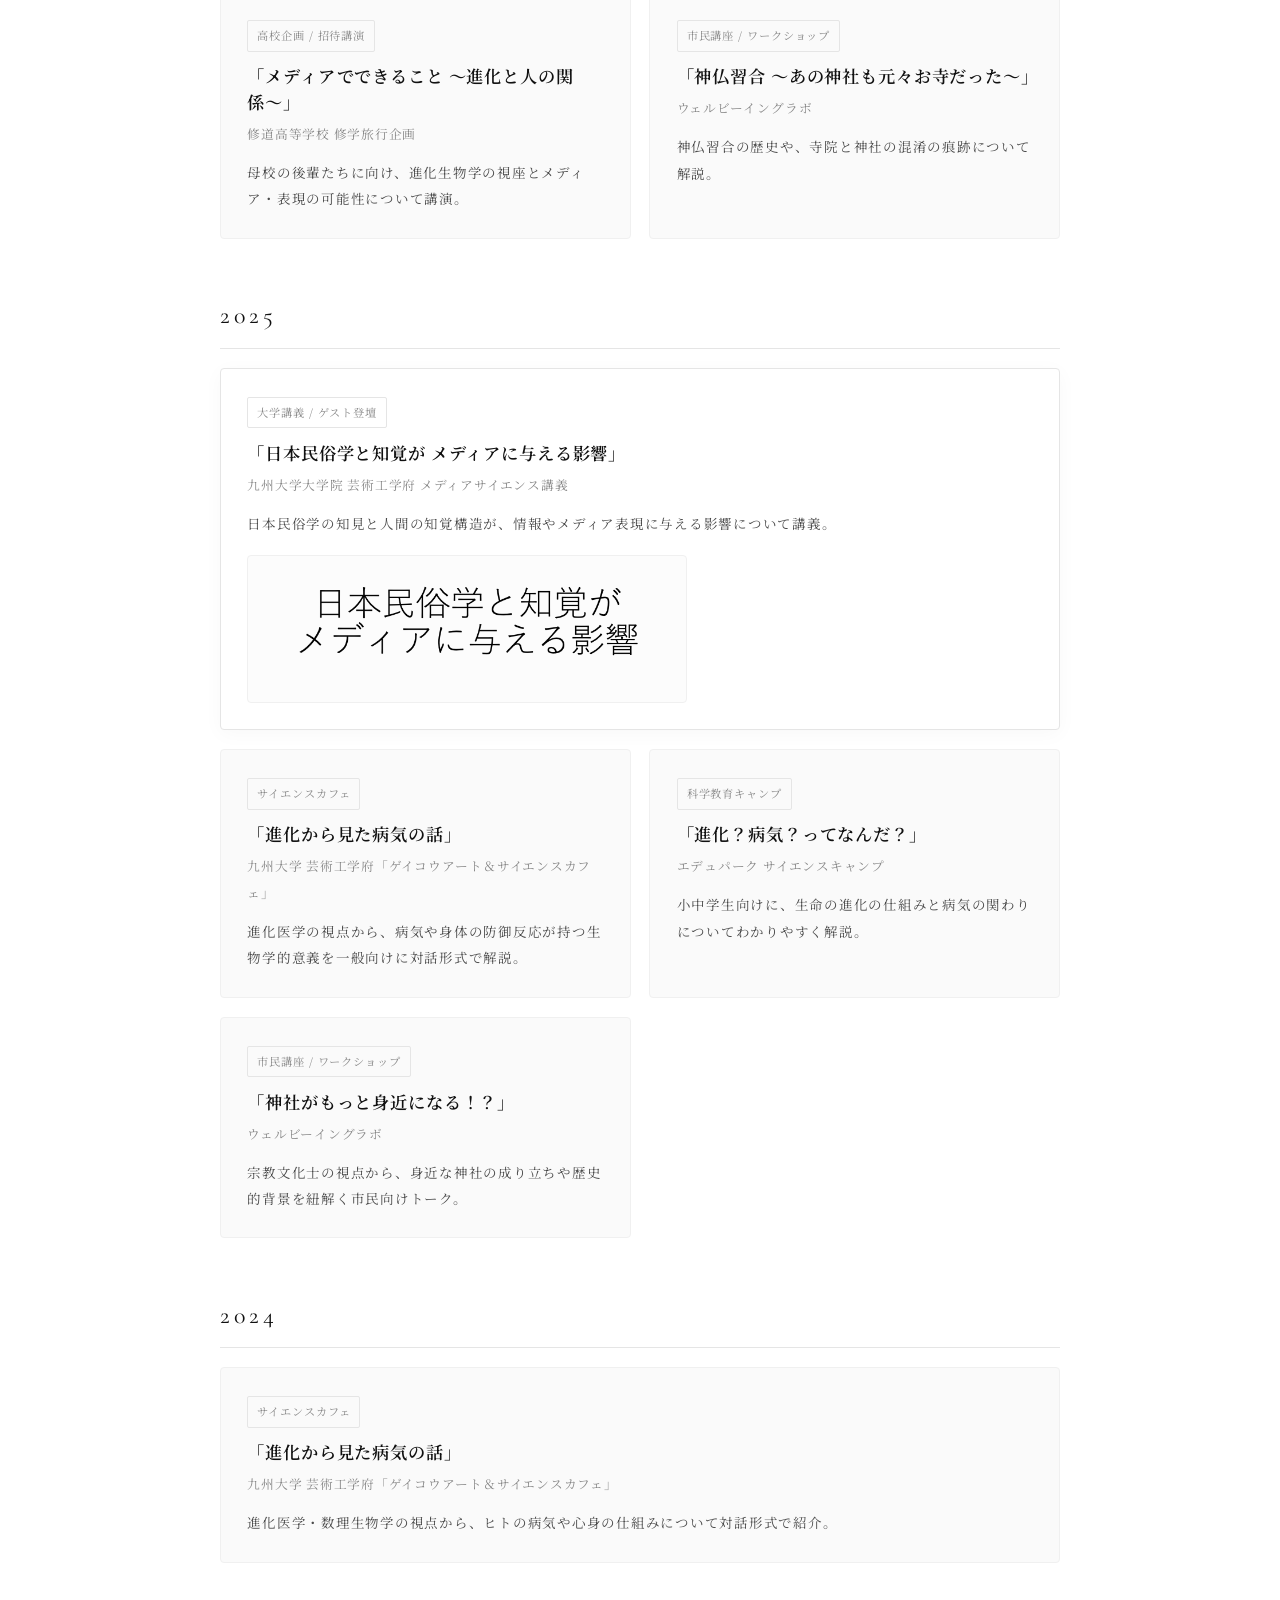
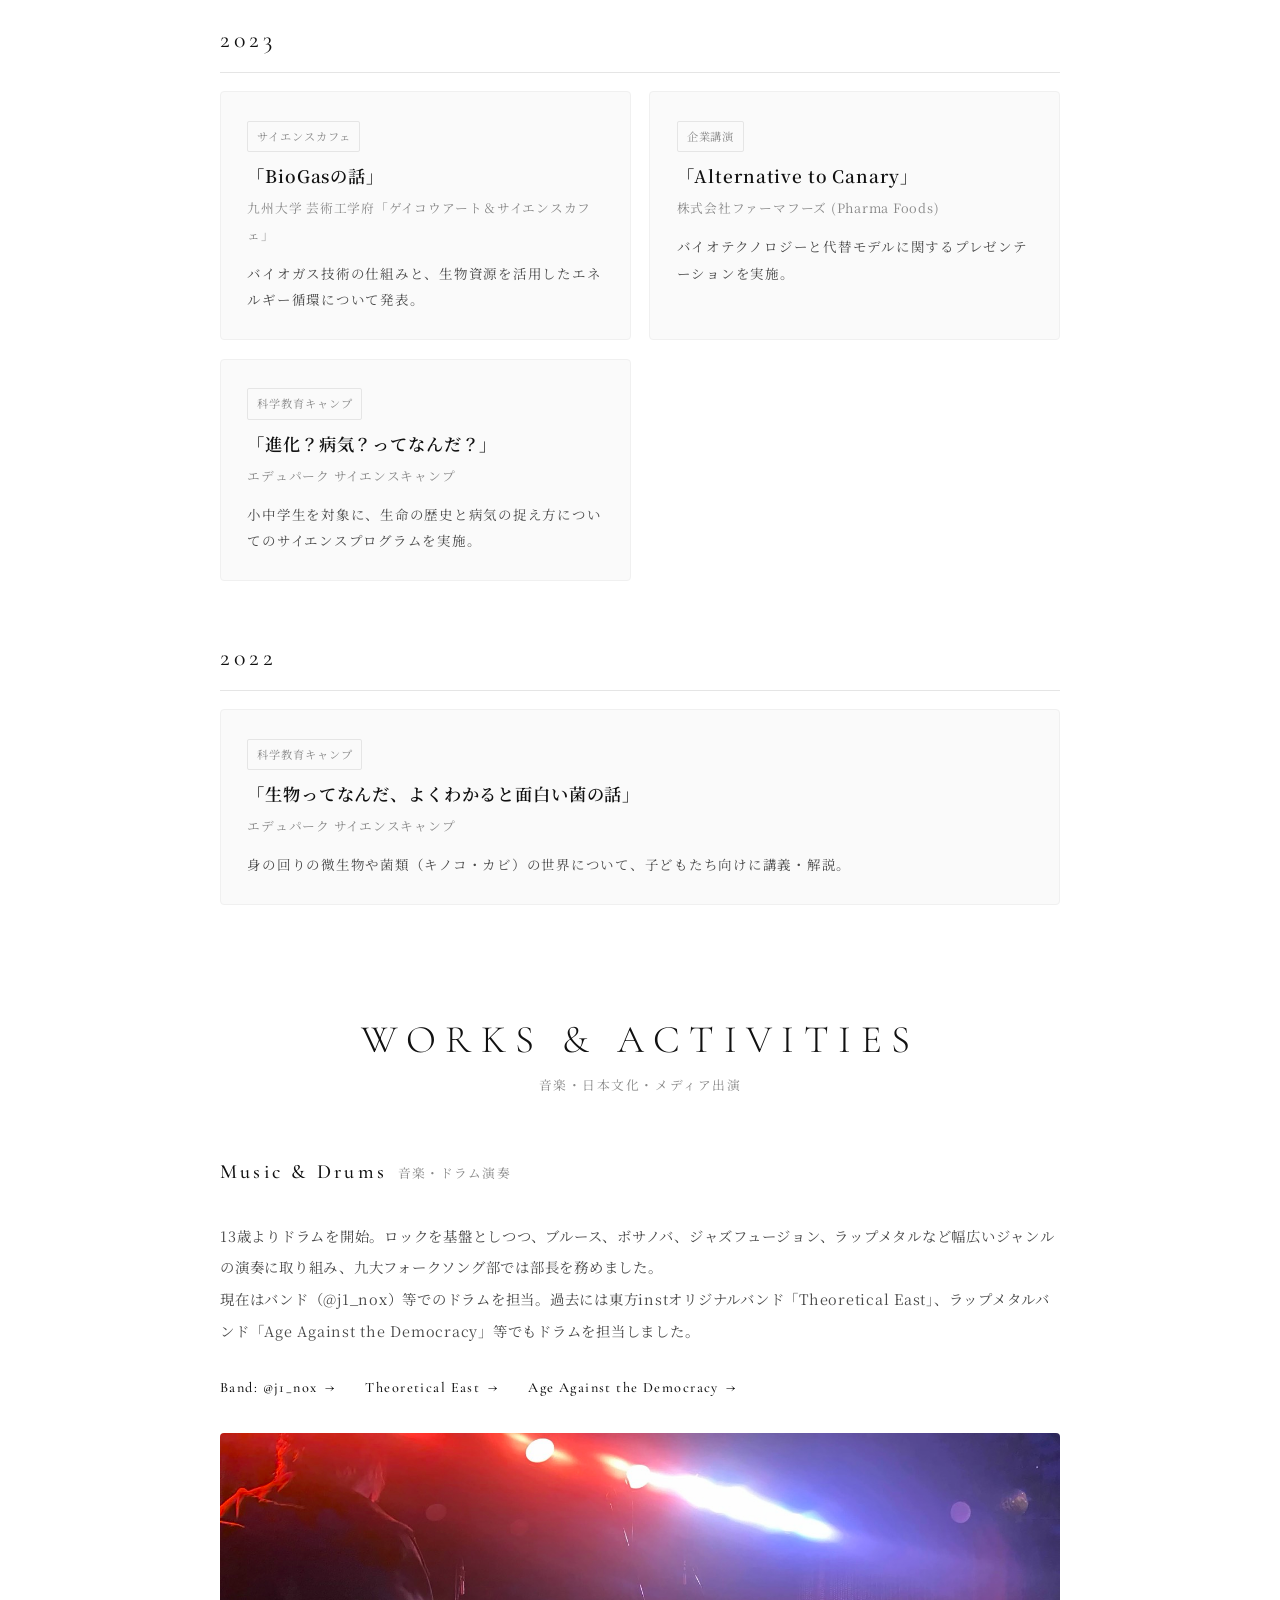
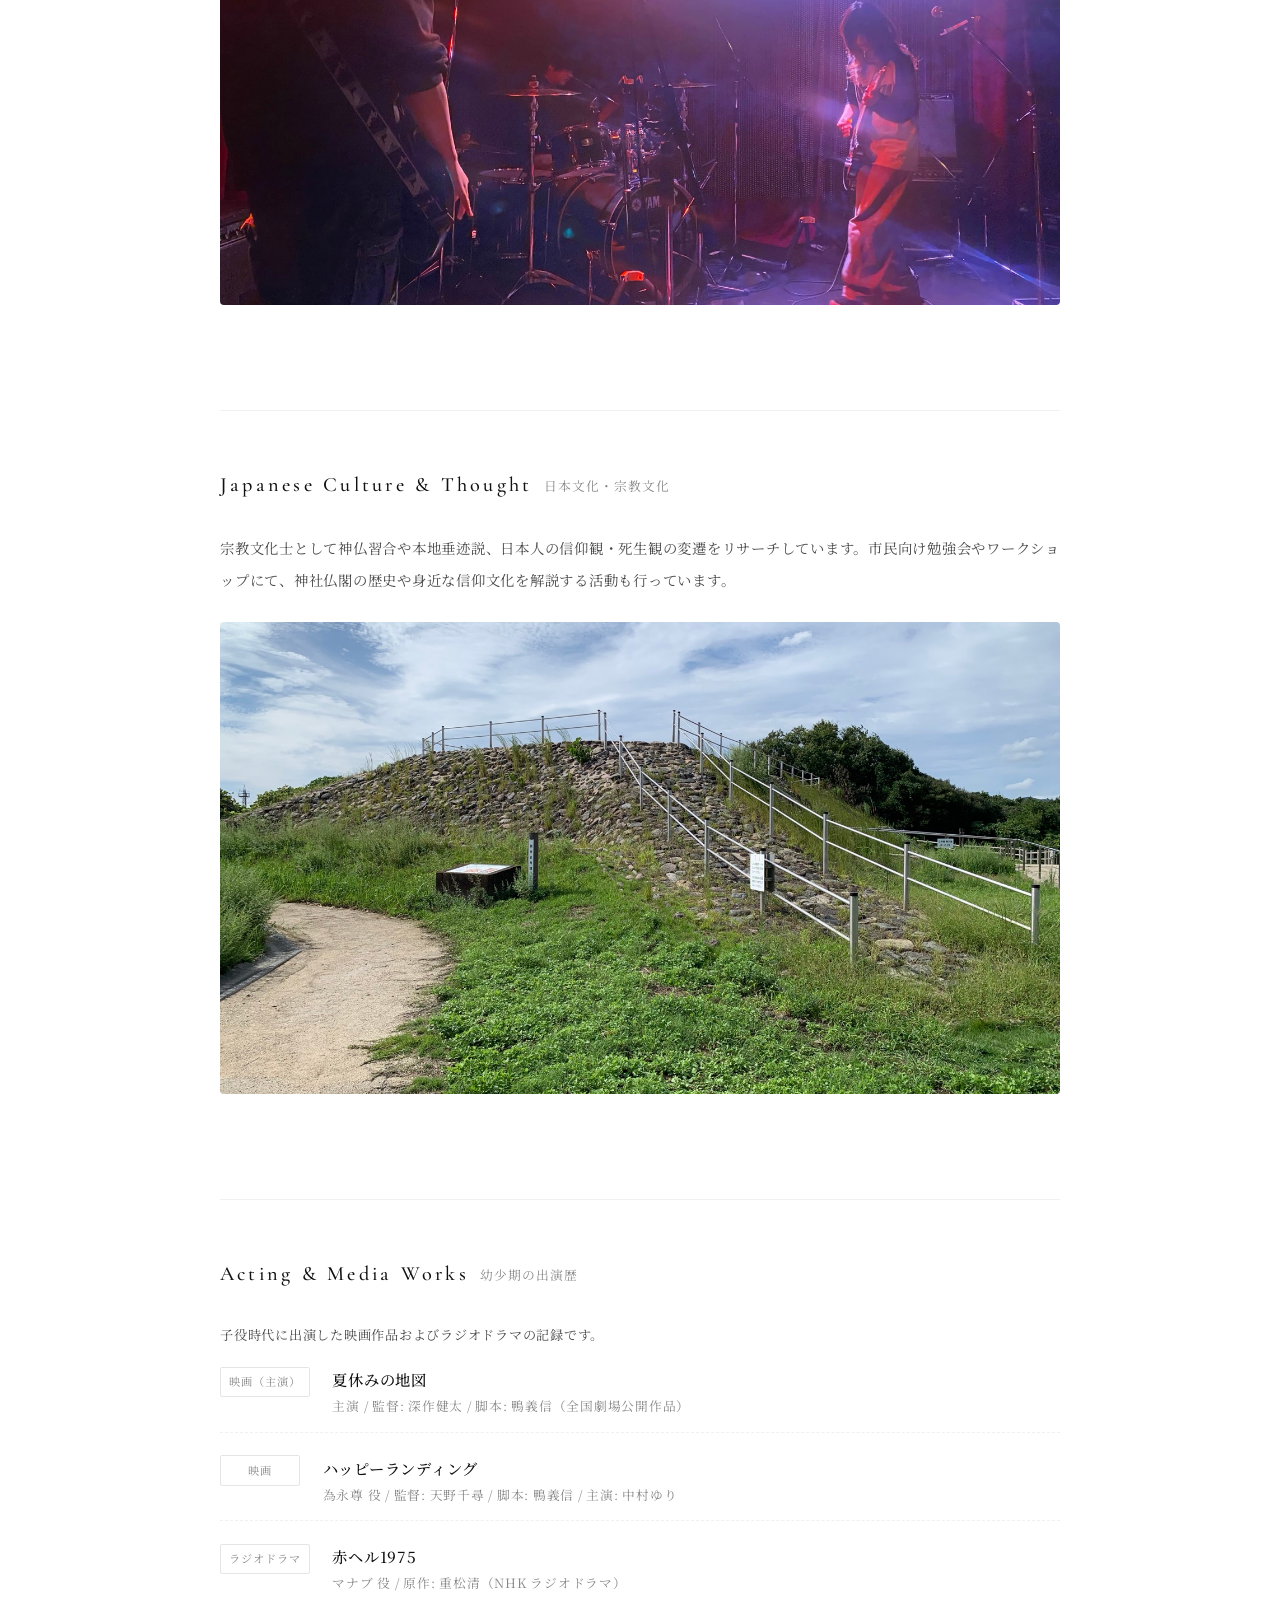
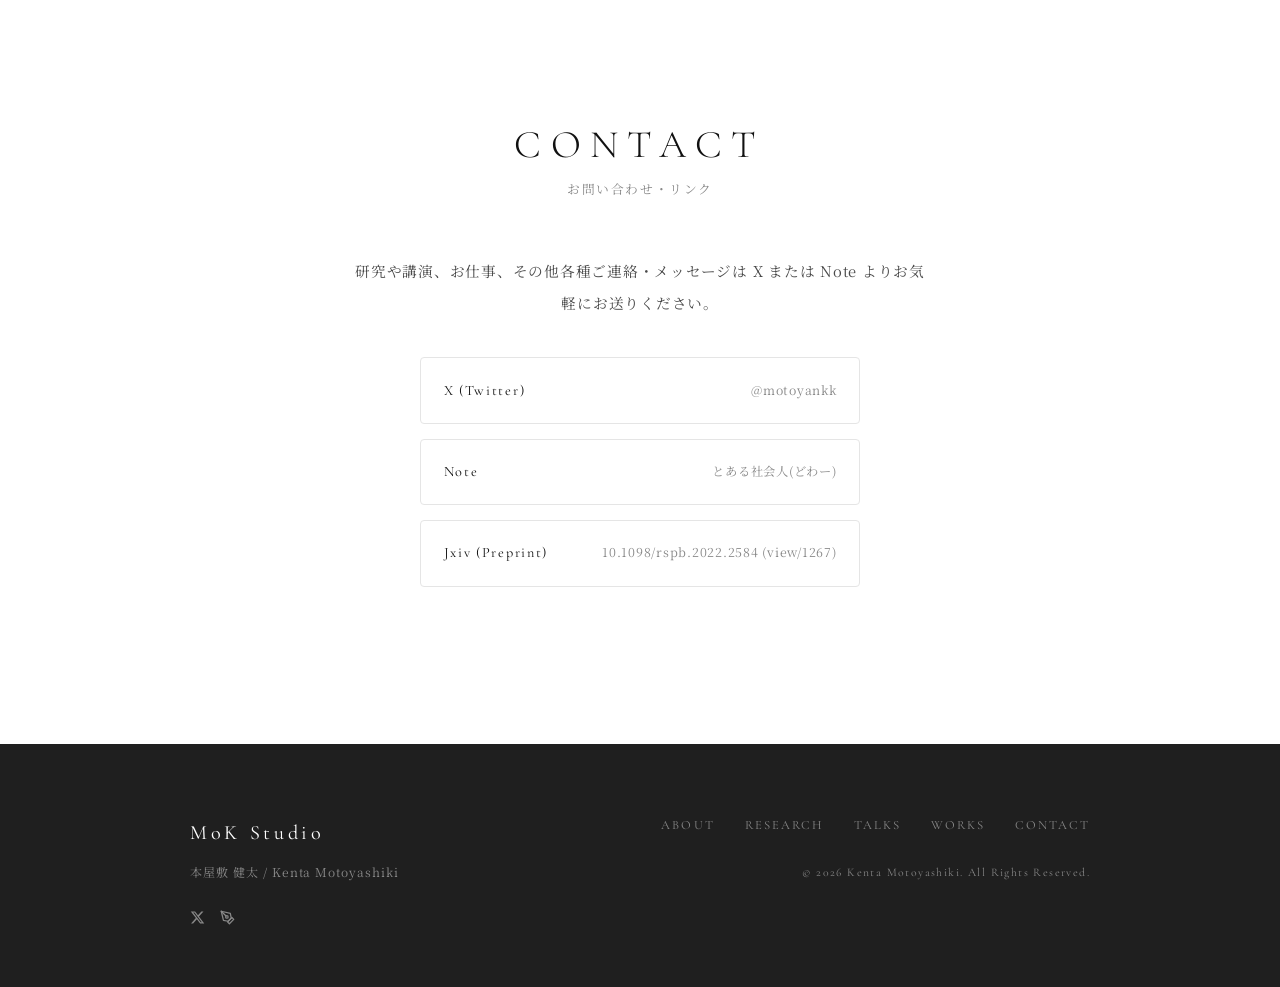
==== commit 3b281e7a: "Refine talks section, remove AI-like phrasing, and improve slide styling" ====
--- a/index.html
+++ b/index.html
@@ -66,7 +66,7 @@
             <!-- Scattered Photo 1 -->
             <div class="editorial-photo-row">
                 <figure class="editorial-photo-box">
-                    <img src="images/gallery-5.jpg" alt="日常の風景" class="editorial-img" loading="lazy">
+                    <img src="images/gallery-5.jpg" alt="スナップ写真" class="editorial-img" loading="lazy">
                 </figure>
             </div>
 
@@ -107,7 +107,7 @@
                     <div>
                         <h4 class="sub-heading">理科教育指導</h4>
                         <p class="narrative-small">
-                            中学生・高校生を対象とした理科指導に従事。身の回りの現象や科学の本質的な面白さを伝える指導を行っています。
+                            中学生・高校生を対象とした個別・集団指導での理科指導に従事。
                         </p>
                         <ul class="timeline-inline">
                             <li><strong>2024年:</strong> 理科指導（1年間）</li>
@@ -117,7 +117,7 @@
                 </div>
 
                 <div class="photo-inline-wrap">
-                    <img src="images/gallery-2.jpg" alt="研究・教育風景" class="inline-photo" loading="lazy">
+                    <img src="images/gallery-2.jpg" alt="活動記録" class="inline-photo" loading="lazy">
                 </div>
             </div>
 
@@ -243,7 +243,7 @@
             <!-- Scattered Photo 3 -->
             <div class="editorial-photo-row">
                 <figure class="editorial-photo-box">
-                    <img src="images/gallery-3.jpg" alt="学会・研究の記録" class="editorial-img" loading="lazy">
+                    <img src="images/gallery-3.jpg" alt="研究・学会記録" class="editorial-img" loading="lazy">
                 </figure>
             </div>
 
@@ -368,7 +368,7 @@
                                 <span class="talk-category">市民講座 / ワークショップ</span>
                                 <h4 class="talk-title">「神仏習合 〜あの神社も元々お寺だった〜」</h4>
                                 <p class="talk-host">ウェルビーイングラボ</p>
-                                <p class="talk-desc">日本の信仰史における神仏習合の歴史と、日常の寺社に息づく文化的多重性について解説。</p>
+                                <p class="talk-desc">神仏習合の歴史や、寺院と神社の混淆の痕跡について解説。</p>
                             </article>
                         </div>
                     </div>
@@ -381,7 +381,7 @@
                                 <span class="talk-category">大学講義 / ゲスト登壇</span>
                                 <h4 class="talk-title">「日本民俗学と知覚が メディアに与える影響」</h4>
                                 <p class="talk-host">九州大学大学院 芸術工学府 メディアサイエンス講義</p>
-                                <p class="talk-desc">民俗学的知見や人間の知覚構造が、現代のメディア表現や情報受容にどのように作用しているかを講義。</p>
+                                <p class="talk-desc">日本民俗学の知見と人間の知覚構造が、情報やメディア表現に与える影響について講義。</p>
                                 <div class="talk-media-thumb">
                                     <img src="images/media-lecture-title.png" alt="日本民俗学と知覚が メディアに与える影響 スライド" class="talk-thumb-img">
                                 </div>
@@ -390,19 +390,19 @@
                                 <span class="talk-category">サイエンスカフェ</span>
                                 <h4 class="talk-title">「進化から見た病気の話」</h4>
                                 <p class="talk-host">九州大学 芸術工学府「ゲイコウアート＆サイエンスカフェ」</p>
-                                <p class="talk-desc">進化医学の視点から、病気や身体の反応が持つ生物学的な意味について一般向けに対話形式で解説。</p>
+                                <p class="talk-desc">進化医学の視点から、病気や身体の防御反応が持つ生物学的意義を一般向けに対話形式で解説。</p>
                             </article>
                             <article class="talk-item-card">
                                 <span class="talk-category">科学教育キャンプ</span>
                                 <h4 class="talk-title">「進化？病気？ってなんだ？」</h4>
                                 <p class="talk-host">エデュパーク サイエンスキャンプ</p>
-                                <p class="talk-desc">子どもたちを対象に、生き物の進化と病気の関わりについてわかりやすく伝える特別講義。</p>
+                                <p class="talk-desc">小中学生向けに、生命の進化の仕組みと病気の関わりについてわかりやすく解説。</p>
                             </article>
                             <article class="talk-item-card">
                                 <span class="talk-category">市民講座 / ワークショップ</span>
                                 <h4 class="talk-title">「神社がもっと身近になる！？」</h4>
                                 <p class="talk-host">ウェルビーイングラボ</p>
-                                <p class="talk-desc">宗教文化士の視点から、神社の成り立ちや親しみ方、文化的な背景を紐解くトーク。</p>
+                                <p class="talk-desc">宗教文化士の視点から、身近な神社の成り立ちや歴史的背景を紐解く市民向けトーク。</p>
                             </article>
                         </div>
                     </div>
@@ -415,7 +415,7 @@
                                 <span class="talk-category">サイエンスカフェ</span>
                                 <h4 class="talk-title">「進化から見た病気の話」</h4>
                                 <p class="talk-host">九州大学 芸術工学府「ゲイコウアート＆サイエンスカフェ」</p>
-                                <p class="talk-desc">デザインやアートを学ぶ学生・一般市民に向けて、進化医学・数理生物学の面白さを紹介。</p>
+                                <p class="talk-desc">進化医学・数理生物学の視点から、ヒトの病気や心身の仕組みについて対話形式で紹介。</p>
                             </article>
                         </div>
                     </div>
@@ -428,19 +428,19 @@
                                 <span class="talk-category">サイエンスカフェ</span>
                                 <h4 class="talk-title">「BioGasの話」</h4>
                                 <p class="talk-host">九州大学 芸術工学府「ゲイコウアート＆サイエンスカフェ」</p>
-                                <p class="talk-desc">生物資源やバイオガス技術の仕組みと未来のエネルギー循環について発表。</p>
+                                <p class="talk-desc">バイオガス技術の仕組みと、生物資源を活用したエネルギー循環について発表。</p>
                             </article>
                             <article class="talk-item-card">
                                 <span class="talk-category">企業講演</span>
                                 <h4 class="talk-title">「Alternative to Canary」</h4>
                                 <p class="talk-host">株式会社ファーマフーズ (Pharma Foods)</p>
-                                <p class="talk-desc">バイオテクノロジーと新たな代替モデルに関するプレゼンテーションを実施。</p>
+                                <p class="talk-desc">バイオテクノロジーと代替モデルに関するプレゼンテーションを実施。</p>
                             </article>
                             <article class="talk-item-card">
                                 <span class="talk-category">科学教育キャンプ</span>
                                 <h4 class="talk-title">「進化？病気？ってなんだ？」</h4>
                                 <p class="talk-host">エデュパーク サイエンスキャンプ</p>
-                                <p class="talk-desc">生命の歴史と病気の捉え方についての体験型サイエンスプログラムを実施。</p>
+                                <p class="talk-desc">小中学生を対象に、生命の歴史と病気の捉え方についてのサイエンスプログラムを実施。</p>
                             </article>
                         </div>
                     </div>
@@ -453,7 +453,7 @@
                                 <span class="talk-category">科学教育キャンプ</span>
                                 <h4 class="talk-title">「生物ってなんだ、よくわかると面白い菌の話」</h4>
                                 <p class="talk-host">エデュパーク サイエンスキャンプ</p>
-                                <p class="talk-desc">微生物や菌類の世界が果たす生態系での役割を、子どもたち向けに講義・実験解説。</p>
+                                <p class="talk-desc">身の回りの微生物や菌類（キノコ・カビ）の世界について、子どもたち向けに講義・解説。</p>
                             </article>
                         </div>
                     </div>
@@ -497,7 +497,7 @@
 
                 <div class="editorial-photo-row" style="margin-top: 2rem;">
                     <figure class="editorial-photo-box">
-                        <img src="images/gallery-4.jpg" alt="ドラム・音楽演奏風景" class="editorial-img" loading="lazy">
+                        <img src="images/gallery-4.jpg" alt="ドラム演奏" class="editorial-img" loading="lazy">
                     </figure>
                 </div>
             </div>
@@ -507,13 +507,13 @@
                 <h3 class="block-heading">Japanese Culture &amp; Thought <span>日本文化・宗教文化</span></h3>
                 <div class="profile-narrative">
                     <p>
-                        宗教文化士として、日本の伝統的な美意識や神仏習合、本地垂迹の思想など、人々の信仰・死生観の変遷に関心を持ち探求しています。人間が育んできた信仰や物語の構造を、自然科学的・進化生物学的な視座とも接続させながら考察を続けています。
+                        宗教文化士として神仏習合や本地垂迹説、日本人の信仰観・死生観の変遷をリサーチしています。市民向け勉強会やワークショップにて、神社仏閣の歴史や身近な信仰文化を解説する活動も行っています。
                     </p>
                 </div>
 
                 <div class="editorial-photo-row" style="margin-top: 1.5rem;">
                     <figure class="editorial-photo-box">
-                        <img src="images/gallery-1.jpg" alt="自然と文化の調和" class="editorial-img" loading="lazy">
+                        <img src="images/gallery-1.jpg" alt="風景写真" class="editorial-img" loading="lazy">
                     </figure>
                 </div>
             </div>
--- a/style.css
+++ b/style.css
@@ -744,8 +744,8 @@
 
 .talk-cards-grid {
   display: grid;
-  grid-template-columns: 1fr;
-  gap: 1.5rem;
+  grid-template-columns: repeat(auto-fit, minmax(340px, 1fr));
+  gap: 1.25rem;
 }
 
 .talk-item-card {
@@ -762,6 +762,7 @@
 }
 
 .talk-highlight {
+  grid-column: 1 / -1;
   background-color: #ffffff;
   border: 1px solid var(--border-color);
   box-shadow: 0 4px 20px rgba(0, 0, 0, 0.03);
@@ -804,11 +805,15 @@
 
 .talk-media-thumb {
   margin-top: 1.25rem;
-  border-radius: 3px;
+  border-radius: 4px;
   overflow: hidden;
   border: 1px solid var(--border-light);
-  background-color: #ffffff;
-  max-width: 480px;
+  background-color: #fcfcfc;
+  padding: 1.25rem 1.75rem;
+  max-width: 440px;
+  display: flex;
+  align-items: center;
+  justify-content: center;
 }
 
 .talk-thumb-img {
@@ -1045,6 +1050,10 @@
     gap: 1rem;
   }
 
+  .talk-cards-grid {
+    grid-template-columns: 1fr;
+  }
+
   .featured-paper-card {
     padding: 1.5rem;
   }
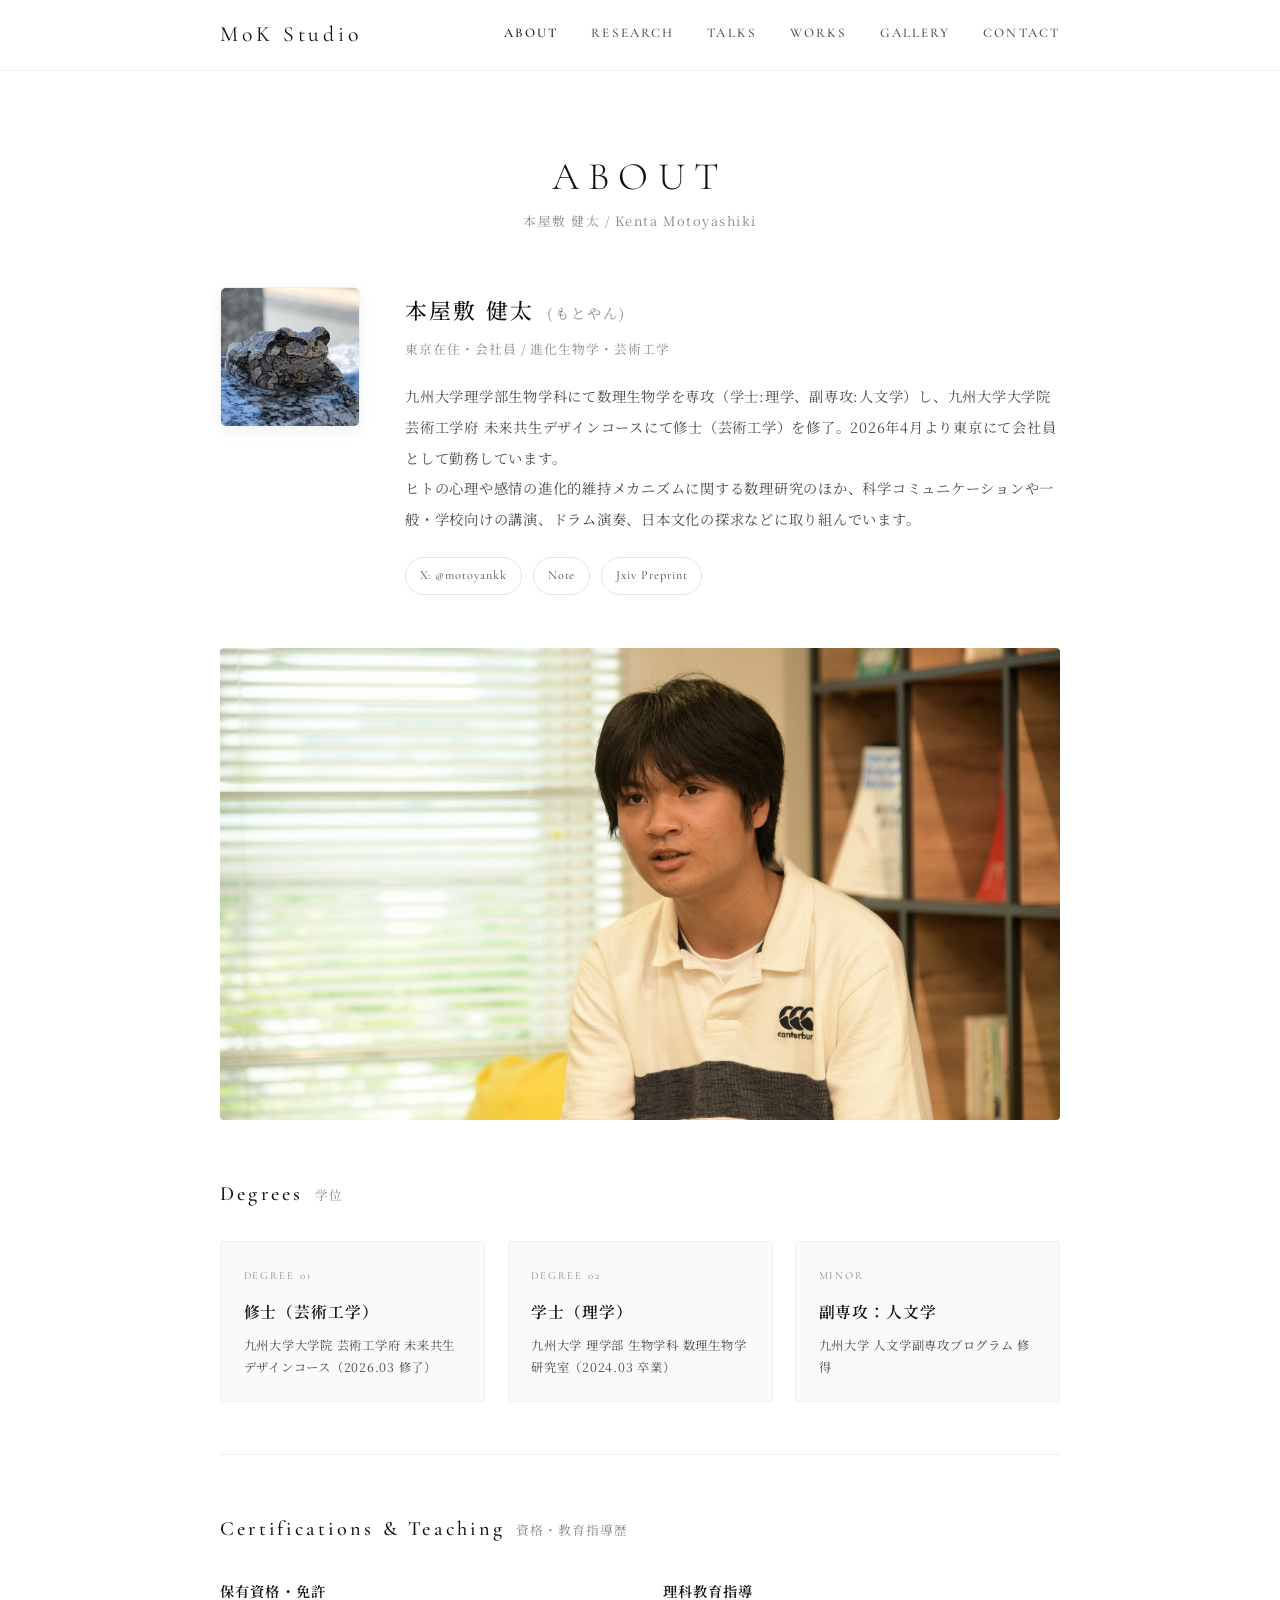
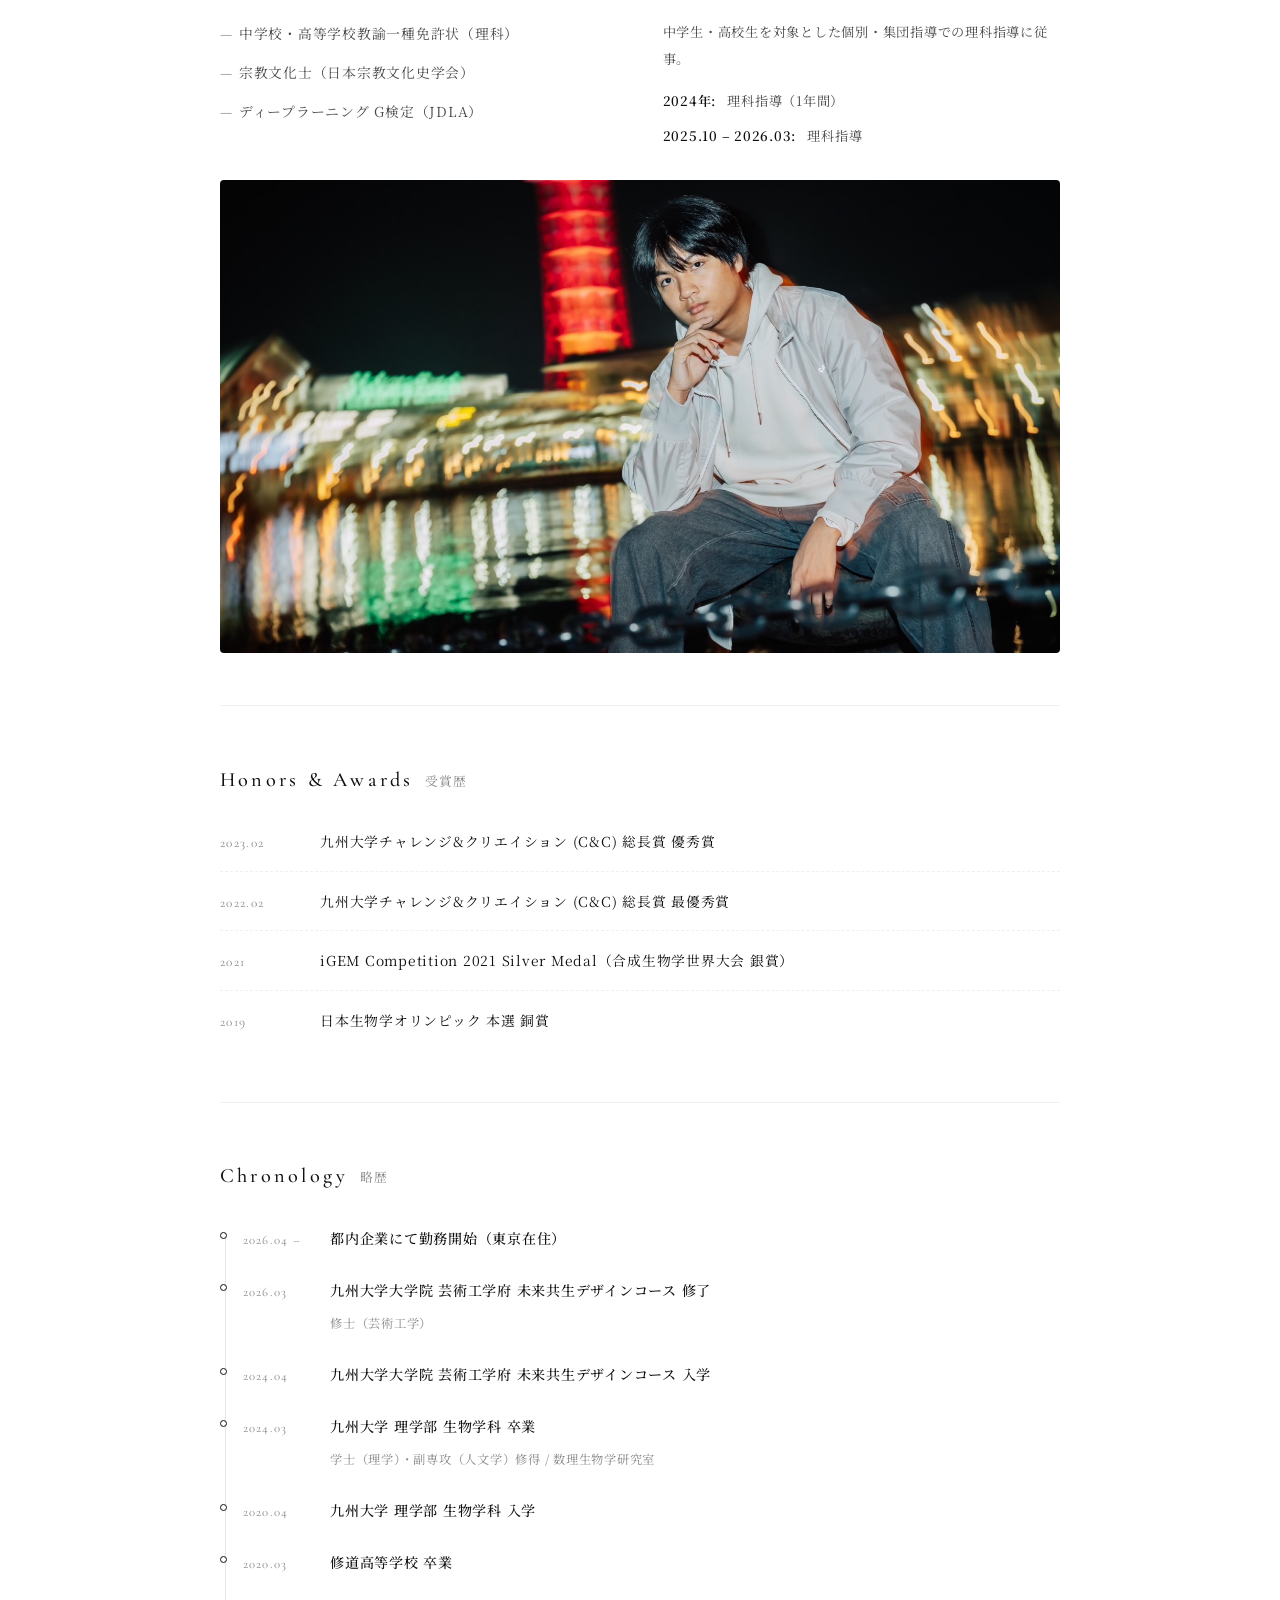
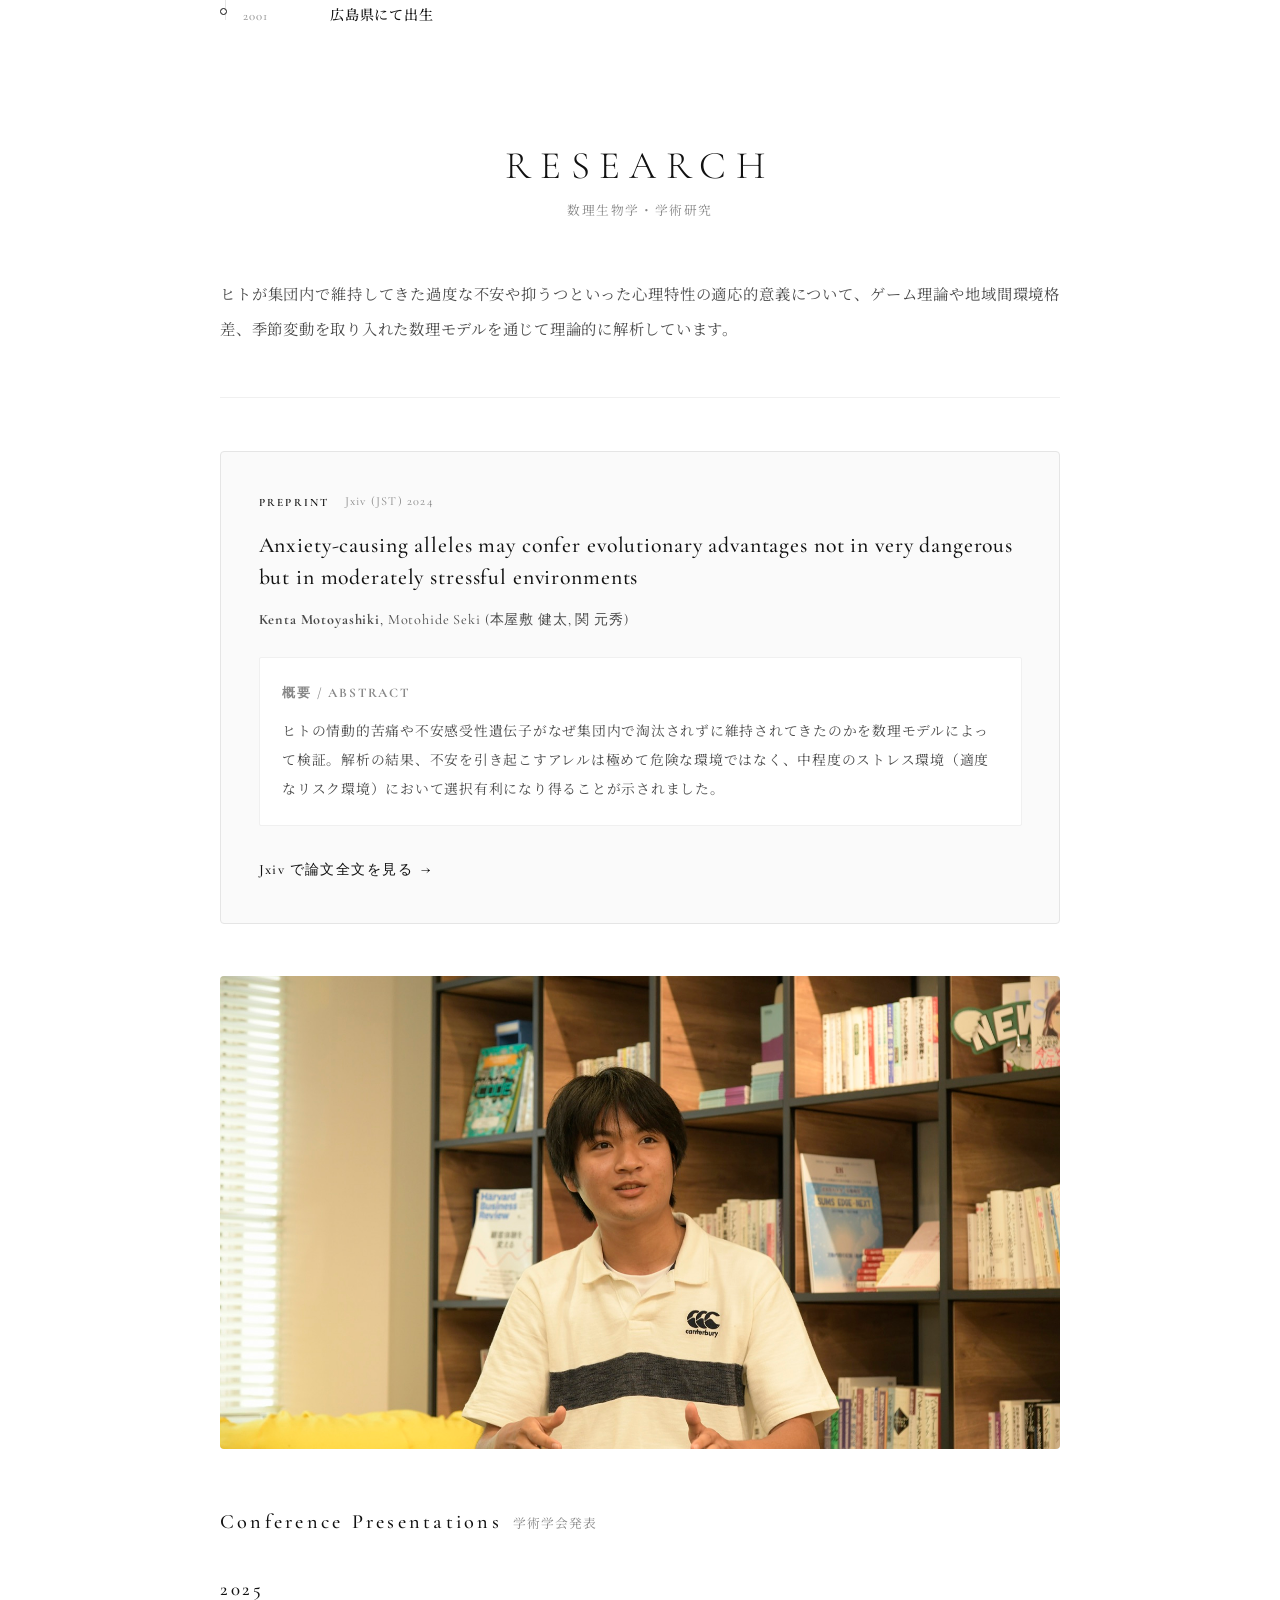
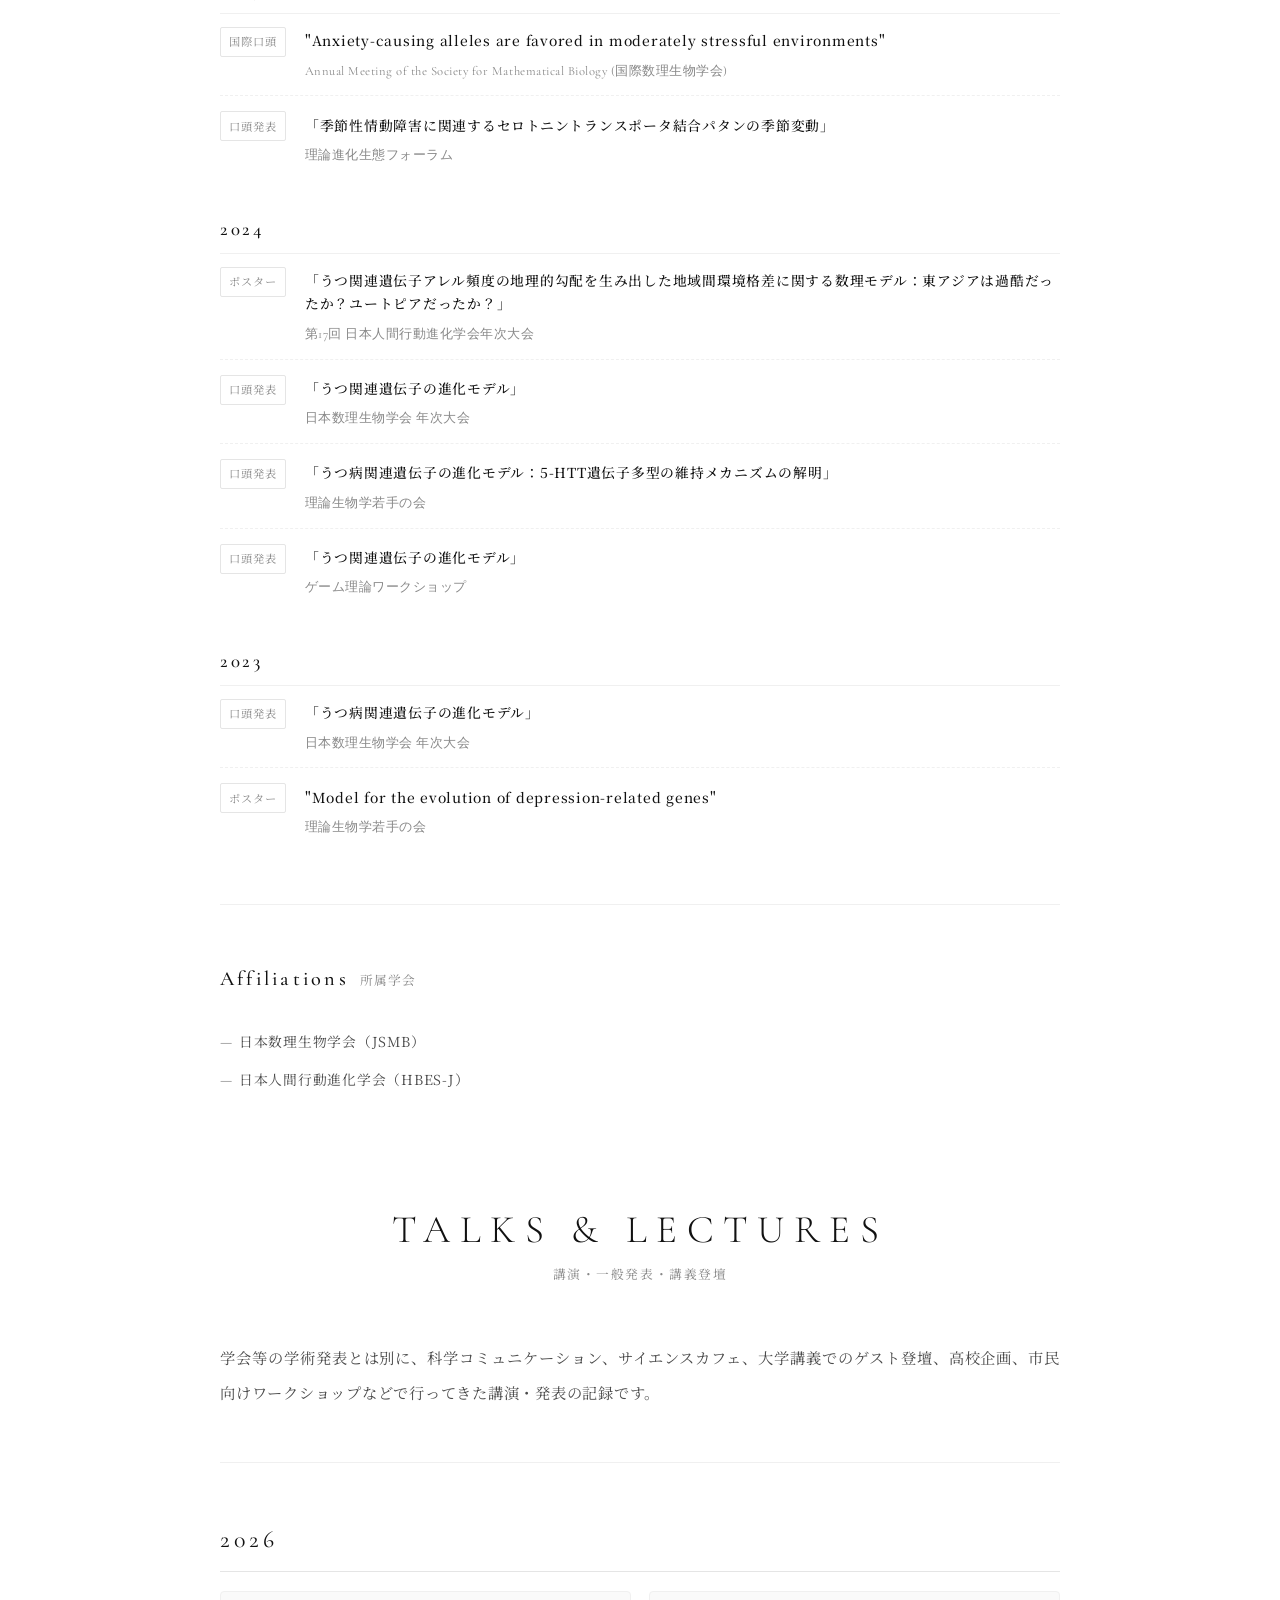
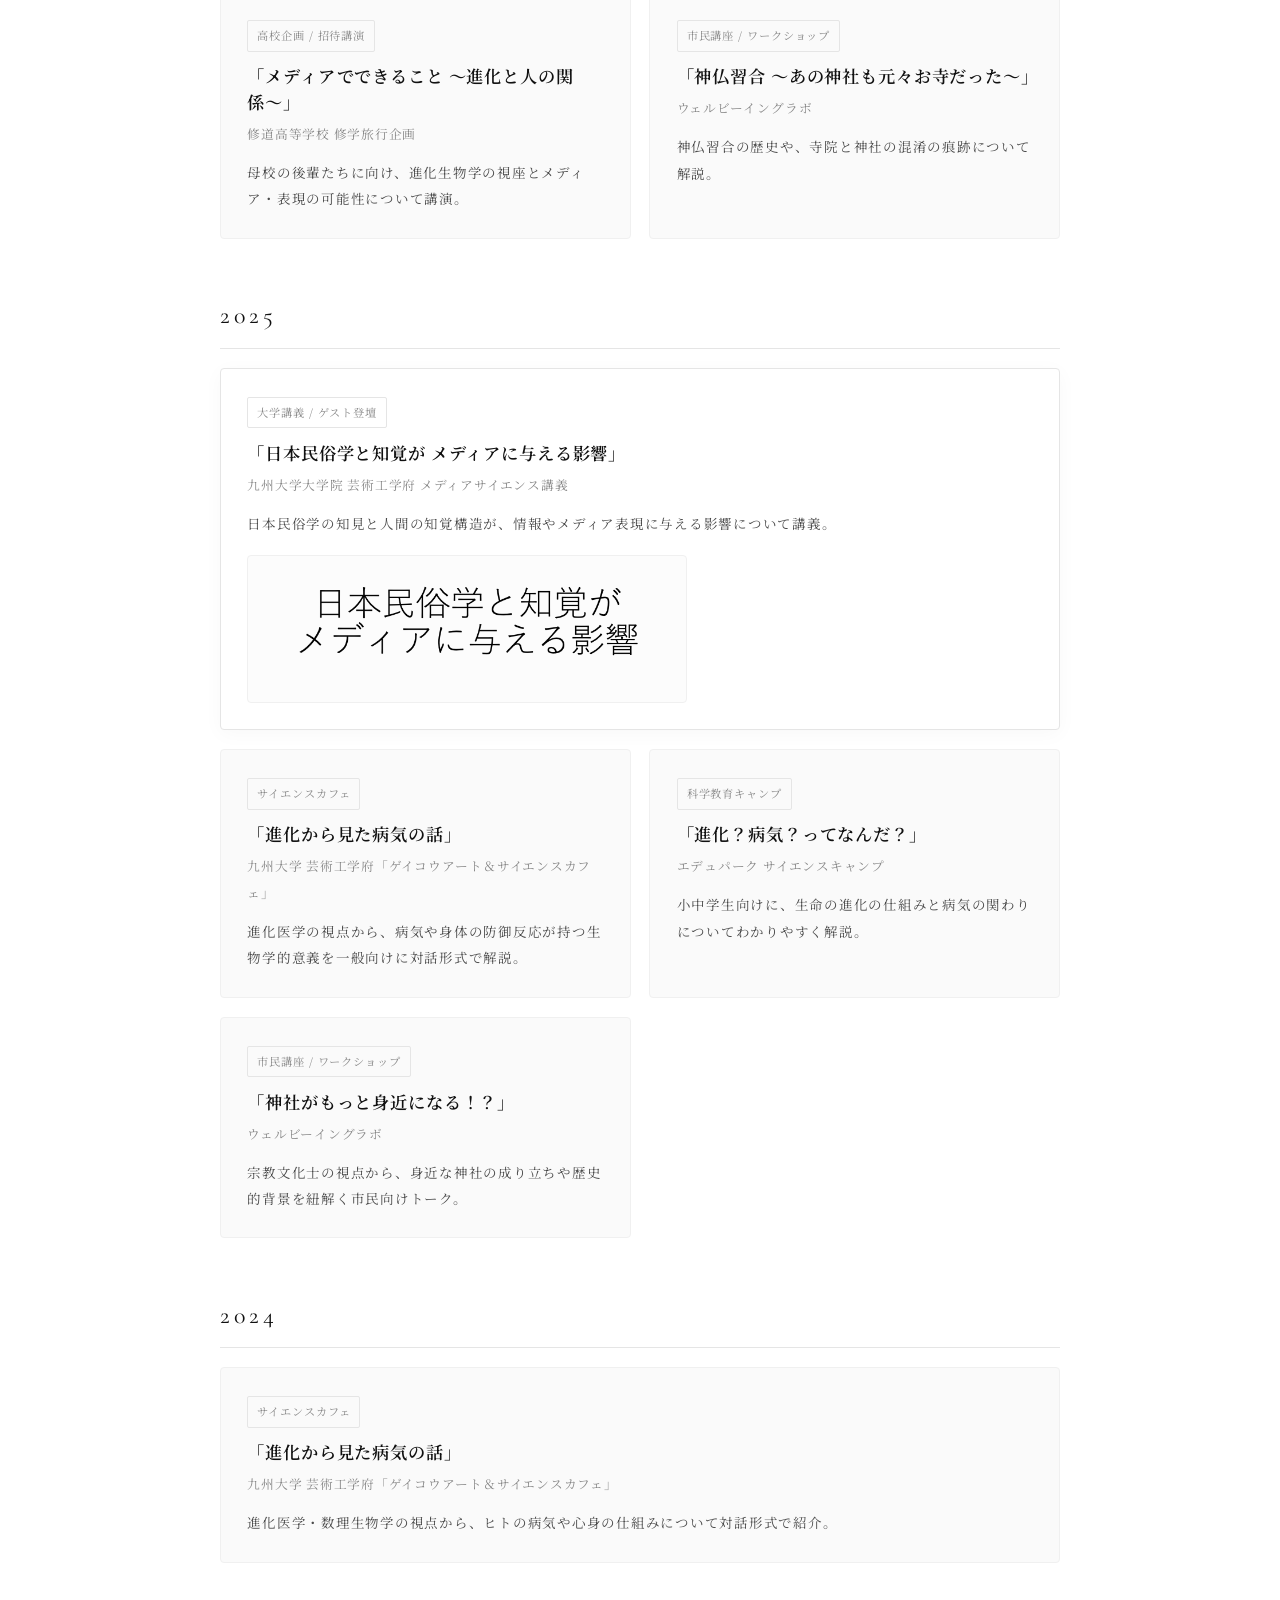
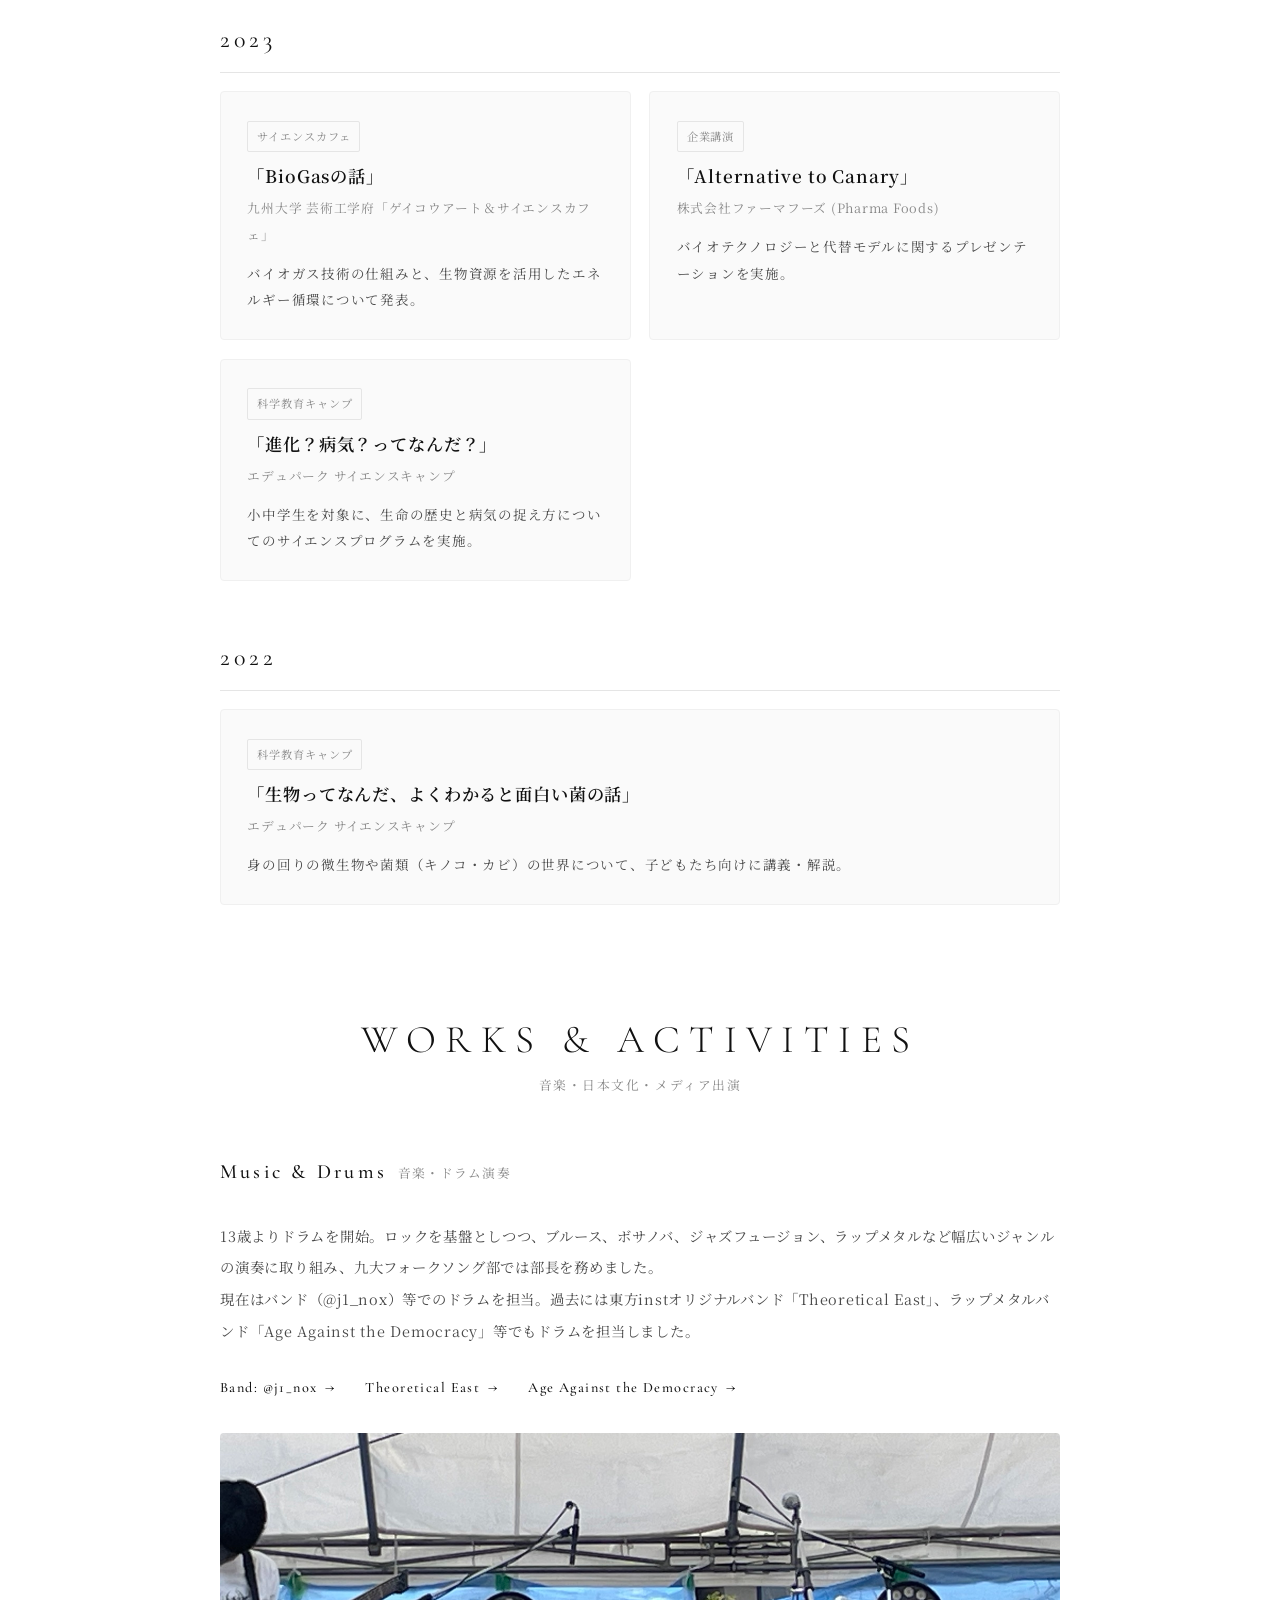
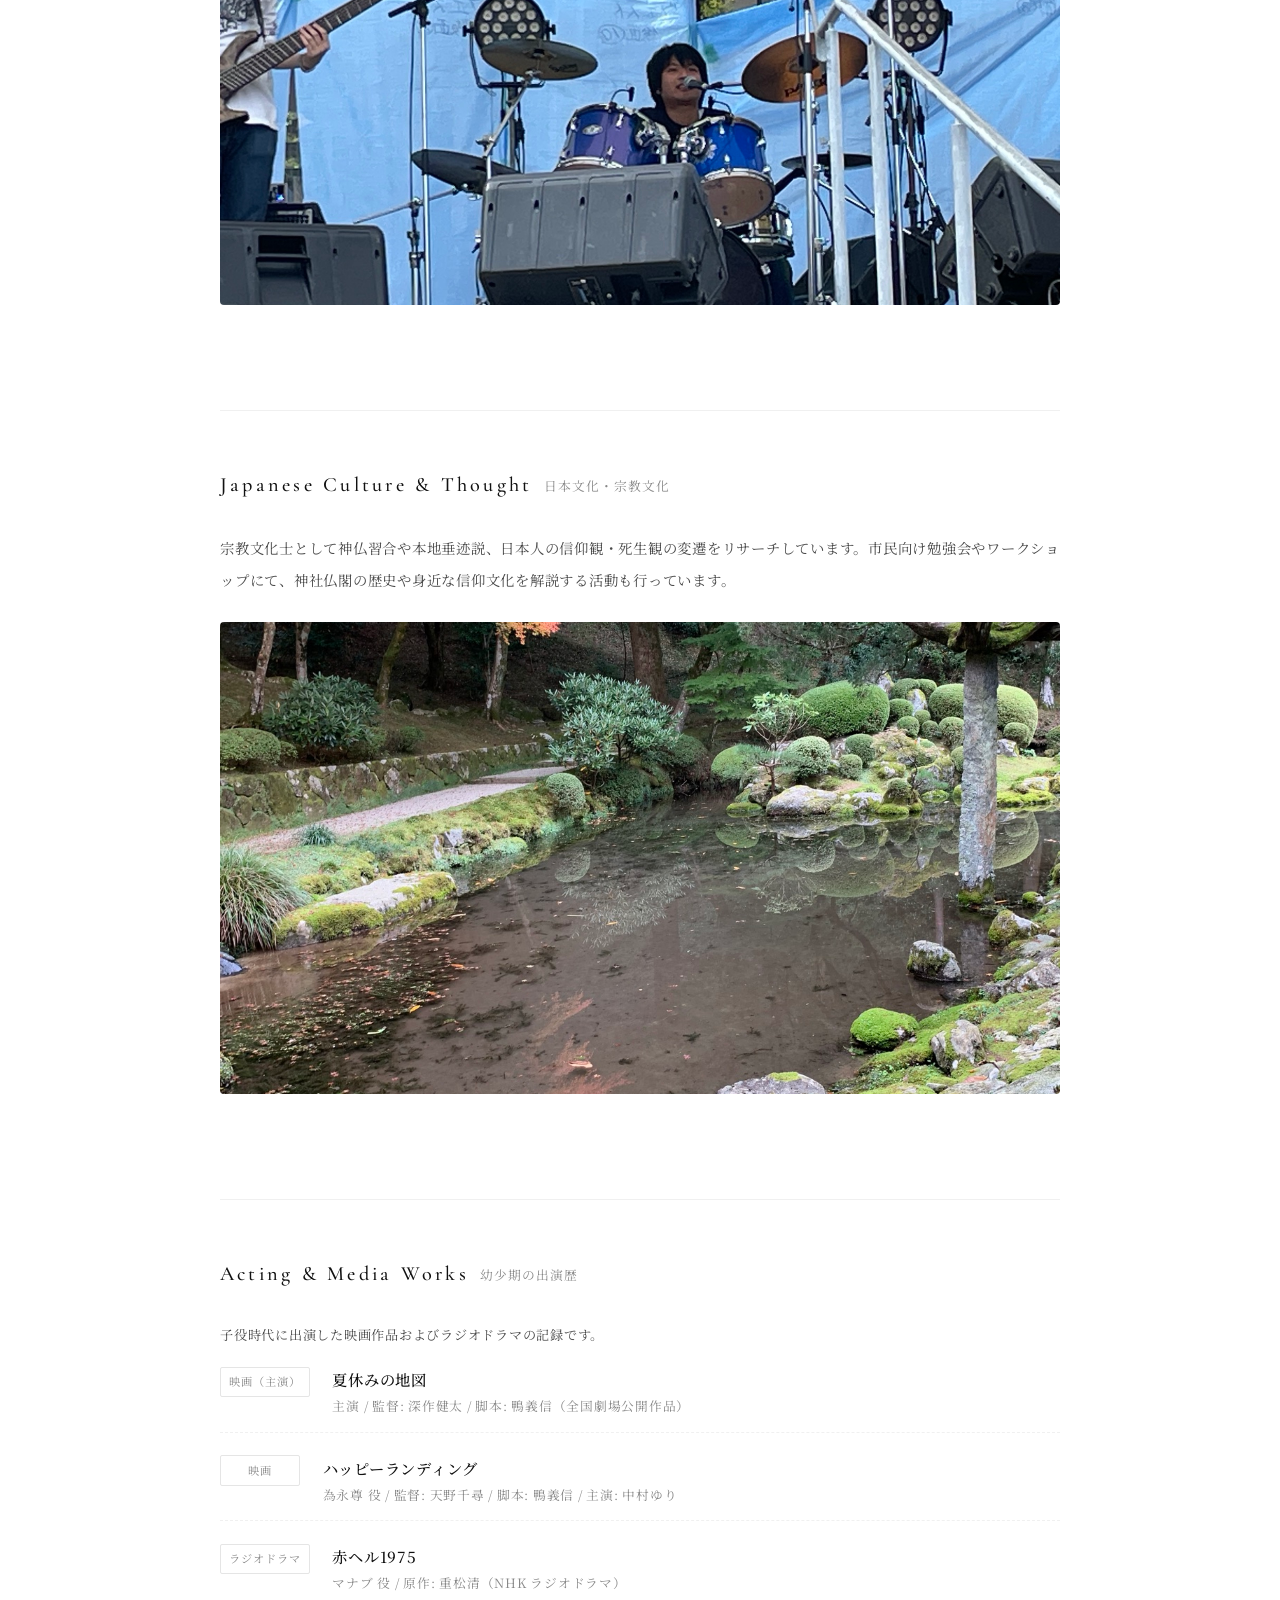
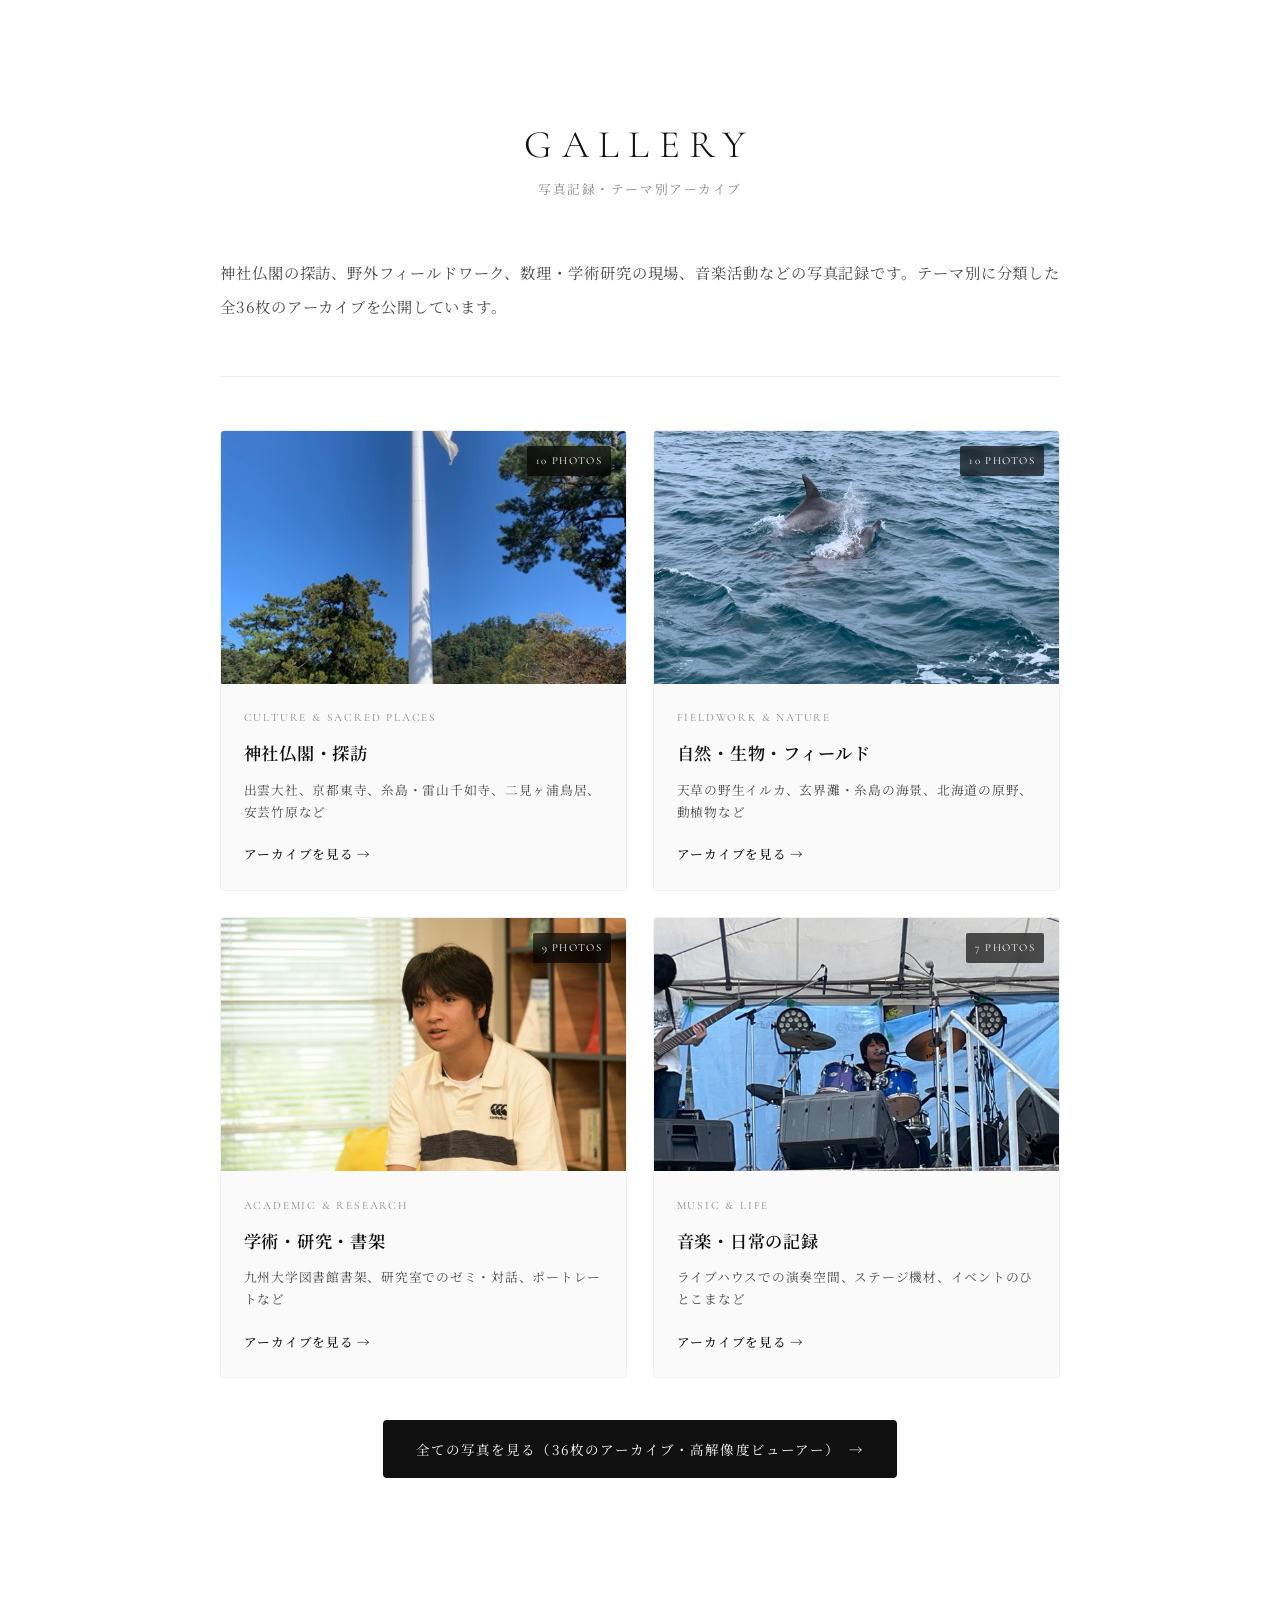
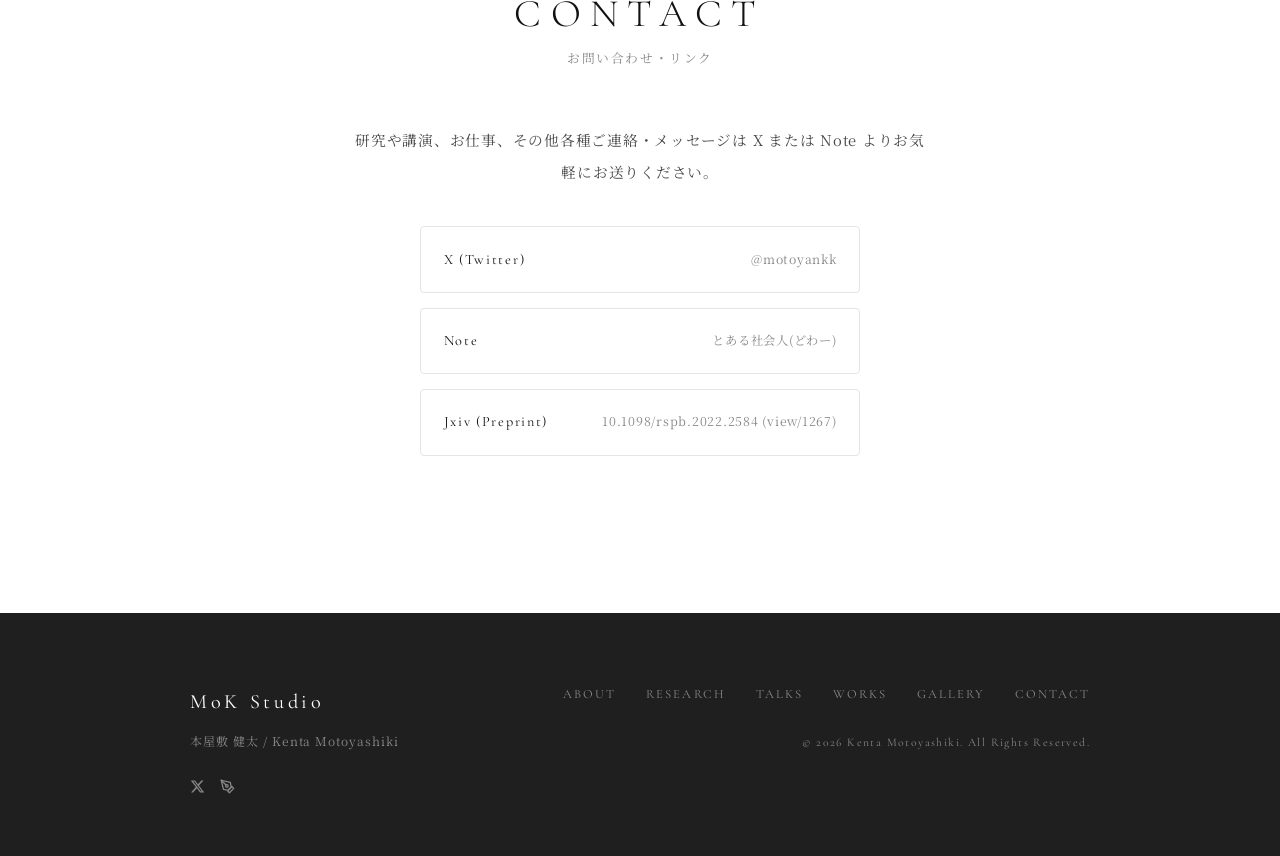
==== commit a51a90f6: "Add rich visual archive with 36 curated photos across Culture, Nature, Academic, and Music themes wi" ====
--- a/index.html
+++ b/index.html
@@ -23,6 +23,7 @@
                 <a href="#research" class="nav-link">RESEARCH</a>
                 <a href="#talks" class="nav-link">TALKS</a>
                 <a href="#works" class="nav-link">WORKS</a>
+                <a href="#gallery" class="nav-link">GALLERY</a>
                 <a href="#contact" class="nav-link">CONTACT</a>
             </nav>
         </div>
@@ -66,7 +67,7 @@
             <!-- Scattered Photo 1 -->
             <div class="editorial-photo-row">
                 <figure class="editorial-photo-box">
-                    <img src="images/gallery-5.jpg" alt="スナップ写真" class="editorial-img" loading="lazy">
+                    <img src="images/gallery/acad_01.jpg" alt="九州大学 図書館書架にて" class="editorial-img" loading="lazy">
                 </figure>
             </div>
 
@@ -117,7 +118,7 @@
                 </div>
 
                 <div class="photo-inline-wrap">
-                    <img src="images/gallery-2.jpg" alt="活動記録" class="inline-photo" loading="lazy">
+                    <img src="images/gallery/acad_07.jpg" alt="活動のひとこま" class="inline-photo" loading="lazy">
                 </div>
             </div>
 
@@ -243,7 +244,7 @@
             <!-- Scattered Photo 3 -->
             <div class="editorial-photo-row">
                 <figure class="editorial-photo-box">
-                    <img src="images/gallery-3.jpg" alt="研究・学会記録" class="editorial-img" loading="lazy">
+                    <img src="images/gallery/acad_02.jpg" alt="研究書架・学術知の集積" class="editorial-img" loading="lazy">
                 </figure>
             </div>
 
@@ -497,7 +498,7 @@
 
                 <div class="editorial-photo-row" style="margin-top: 2rem;">
                     <figure class="editorial-photo-box">
-                        <img src="images/gallery-4.jpg" alt="ドラム演奏" class="editorial-img" loading="lazy">
+                        <img src="images/gallery/mus_01.jpg" alt="ライブステージ・演奏空間" class="editorial-img" loading="lazy">
                     </figure>
                 </div>
             </div>
@@ -513,7 +514,7 @@
 
                 <div class="editorial-photo-row" style="margin-top: 1.5rem;">
                     <figure class="editorial-photo-box">
-                        <img src="images/gallery-1.jpg" alt="風景写真" class="editorial-img" loading="lazy">
+                        <img src="images/gallery/cult_05.jpg" alt="雷山千如寺大悲王院 苔庭と巨樹" class="editorial-img" loading="lazy">
                     </figure>
                 </div>
             </div>
@@ -546,6 +547,83 @@
                         </div>
                     </div>
                 </div>
+            </div>
+        </section>
+
+
+        <!-- ==================== GALLERY / ARCHIVE SECTION ==================== -->
+        <section id="gallery" class="content-section">
+            <div class="section-title-wrap">
+                <h2 class="page-title">GALLERY</h2>
+                <span class="page-title-sub">写真記録・テーマ別アーカイブ</span>
+            </div>
+
+            <div class="article-block">
+                <p class="section-lead-narrative">
+                    神社仏閣の探訪、野外フィールドワーク、数理・学術研究の現場、音楽活動などの写真記録です。テーマ別に分類した全36枚のアーカイブを公開しています。
+                </p>
+            </div>
+
+            <!-- Thematic 4-Cards Preview Grid -->
+            <div class="gallery-preview-grid">
+                <a href="gallery.html#culture" class="theme-card">
+                    <div class="theme-card-img-wrap">
+                        <img src="images/gallery/thumbs/cult_01.jpg" alt="神社仏閣・探訪" class="theme-card-img" loading="lazy">
+                        <span class="theme-card-count">10 PHOTOS</span>
+                    </div>
+                    <div class="theme-card-body">
+                        <span class="theme-kicker">CULTURE &amp; SACRED PLACES</span>
+                        <h3 class="theme-title">神社仏閣・探訪</h3>
+                        <p class="theme-desc">出雲大社、京都東寺、糸島・雷山千如寺、二見ヶ浦鳥居、安芸竹原など</p>
+                        <span class="theme-link-arrow">アーカイブを見る →</span>
+                    </div>
+                </a>
+
+                <a href="gallery.html#nature" class="theme-card">
+                    <div class="theme-card-img-wrap">
+                        <img src="images/gallery/thumbs/nat_01.jpg" alt="フィールド・自然・生物" class="theme-card-img" loading="lazy">
+                        <span class="theme-card-count">10 PHOTOS</span>
+                    </div>
+                    <div class="theme-card-body">
+                        <span class="theme-kicker">FIELDWORK &amp; NATURE</span>
+                        <h3 class="theme-title">自然・生物・フィールド</h3>
+                        <p class="theme-desc">天草の野生イルカ、玄界灘・糸島の海景、北海道の原野、動植物など</p>
+                        <span class="theme-link-arrow">アーカイブを見る →</span>
+                    </div>
+                </a>
+
+                <a href="gallery.html#academic" class="theme-card">
+                    <div class="theme-card-img-wrap">
+                        <img src="images/gallery/thumbs/acad_01.jpg" alt="学術・研究・書架" class="theme-card-img" loading="lazy">
+                        <span class="theme-card-count">9 PHOTOS</span>
+                    </div>
+                    <div class="theme-card-body">
+                        <span class="theme-kicker">ACADEMIC &amp; RESEARCH</span>
+                        <h3 class="theme-title">学術・研究・書架</h3>
+                        <p class="theme-desc">九州大学図書館書架、研究室でのゼミ・対話、ポートレートなど</p>
+                        <span class="theme-link-arrow">アーカイブを見る →</span>
+                    </div>
+                </a>
+
+                <a href="gallery.html#music" class="theme-card">
+                    <div class="theme-card-img-wrap">
+                        <img src="images/gallery/thumbs/mus_01.jpg" alt="音楽・ステージ・日常" class="theme-card-img" loading="lazy">
+                        <span class="theme-card-count">7 PHOTOS</span>
+                    </div>
+                    <div class="theme-card-body">
+                        <span class="theme-kicker">MUSIC &amp; LIFE</span>
+                        <h3 class="theme-title">音楽・日常の記録</h3>
+                        <p class="theme-desc">ライブハウスでの演奏空間、ステージ機材、イベントのひとこまなど</p>
+                        <span class="theme-link-arrow">アーカイブを見る →</span>
+                    </div>
+                </a>
+            </div>
+
+            <div class="gallery-cta-block">
+                <a href="gallery.html" class="btn-gallery-all">
+                    <span>全ての写真を見る（36枚のアーカイブ・高解像度ビューアー）</span>
+                    <span class="arrow">→</span>
+                </a>
             </div>
         </section>
 
@@ -602,6 +680,7 @@
                     <a href="#research">RESEARCH</a>
                     <a href="#talks">TALKS</a>
                     <a href="#works">WORKS</a>
+                    <a href="#gallery">GALLERY</a>
                     <a href="#contact">CONTACT</a>
                 </nav>
                 <p class="copyright">&copy; 2026 Kenta Motoyashiki. All Rights Reserved.</p>
--- a/style.css
+++ b/style.css
@@ -1076,3 +1076,470 @@
     gap: 1.25rem;
   }
 }
+
+/* ==========================================================================
+   GALLERY PREVIEW SECTION (index.html)
+   ========================================================================== */
+.gallery-preview-grid {
+  display: grid;
+  grid-template-columns: repeat(2, 1fr);
+  gap: 1.75rem;
+  margin-top: 2rem;
+}
+
+.theme-card {
+  display: flex;
+  flex-direction: column;
+  background-color: var(--bg-subtle);
+  border: 1px solid var(--border-light);
+  border-radius: 4px;
+  overflow: hidden;
+  transition: all 0.3s var(--ease);
+  color: inherit;
+  text-decoration: none;
+}
+
+.theme-card:hover {
+  border-color: var(--border-color);
+  transform: translateY(-3px);
+  box-shadow: 0 10px 25px rgba(0, 0, 0, 0.04);
+}
+
+.theme-card-img-wrap {
+  position: relative;
+  width: 100%;
+  aspect-ratio: 16 / 10;
+  overflow: hidden;
+  background-color: #eee;
+}
+
+.theme-card-img {
+  width: 100%;
+  height: 100%;
+  object-fit: cover;
+  transition: transform 0.6s var(--ease);
+}
+
+.theme-card:hover .theme-card-img {
+  transform: scale(1.03);
+}
+
+.theme-card-count {
+  position: absolute;
+  top: 1rem;
+  right: 1rem;
+  font-family: var(--font-serif-en);
+  font-size: 0.72rem;
+  letter-spacing: 0.12em;
+  background: rgba(0, 0, 0, 0.65);
+  color: #ffffff;
+  padding: 0.25rem 0.6rem;
+  border-radius: 2px;
+  backdrop-filter: blur(4px);
+}
+
+.theme-card-body {
+  padding: 1.5rem;
+  display: flex;
+  flex-direction: column;
+  flex-grow: 1;
+}
+
+.theme-kicker {
+  font-family: var(--font-serif-en);
+  font-size: 0.75rem;
+  letter-spacing: 0.16em;
+  color: var(--text-muted);
+  margin-bottom: 0.35rem;
+}
+
+.theme-title {
+  font-family: var(--font-serif-ja);
+  font-size: 1.15rem;
+  font-weight: 600;
+  color: var(--text-main);
+  margin-bottom: 0.5rem;
+}
+
+.theme-desc {
+  font-size: 0.85rem;
+  line-height: 1.7;
+  color: var(--text-secondary);
+  margin-bottom: 1.25rem;
+  flex-grow: 1;
+}
+
+.theme-link-arrow {
+  font-size: 0.84rem;
+  font-weight: 500;
+  color: var(--text-main);
+  display: inline-flex;
+  align-items: center;
+  gap: 0.35rem;
+}
+
+.gallery-cta-block {
+  text-align: center;
+  margin-top: 2.75rem;
+}
+
+.btn-gallery-all {
+  display: inline-flex;
+  align-items: center;
+  gap: 0.6rem;
+  padding: 1rem 2.2rem;
+  background-color: var(--text-main);
+  color: #ffffff;
+  font-size: 0.9rem;
+  font-weight: 400;
+  letter-spacing: 0.08em;
+  border-radius: 4px;
+  transition: all 0.25s var(--ease);
+}
+
+.btn-gallery-all:hover {
+  background-color: #000000;
+  color: #ffffff;
+  transform: translateY(-2px);
+  box-shadow: 0 4px 15px rgba(0, 0, 0, 0.1);
+  opacity: 1;
+}
+
+/* ==========================================================================
+   GALLERY PAGE (gallery.html)
+   ========================================================================== */
+.gallery-page .main-container {
+  max-width: 1280px;
+  padding: 2.5rem 2rem 6rem;
+}
+
+.gallery-header-section {
+  margin-bottom: 3rem;
+}
+
+.back-link {
+  display: inline-flex;
+  align-items: center;
+  gap: 0.4rem;
+  font-family: var(--font-serif-en);
+  font-size: 0.82rem;
+  letter-spacing: 0.16em;
+  color: var(--text-muted);
+  transition: color 0.2s var(--ease);
+}
+
+.back-link:hover {
+  color: var(--text-main);
+  opacity: 1;
+}
+
+.gallery-intro-text {
+  font-size: 0.95rem;
+  line-height: 2.0;
+  color: var(--text-secondary);
+  max-width: 720px;
+  margin-top: 1rem;
+}
+
+.gallery-filter-bar {
+  display: flex;
+  flex-wrap: wrap;
+  gap: 0.6rem;
+  margin-top: 2.25rem;
+  padding-bottom: 1.5rem;
+  border-bottom: 1px solid var(--border-light);
+}
+
+.filter-btn {
+  background: transparent;
+  border: 1px solid var(--border-color);
+  padding: 0.55rem 1.15rem;
+  border-radius: 30px;
+  font-family: var(--font-serif-en);
+  font-size: 0.8rem;
+  letter-spacing: 0.14em;
+  color: var(--text-secondary);
+  cursor: pointer;
+  transition: all 0.25s var(--ease);
+  display: inline-flex;
+  align-items: center;
+  gap: 0.45rem;
+}
+
+.filter-btn span {
+  font-size: 0.72rem;
+  color: var(--text-muted);
+}
+
+.filter-btn:hover {
+  border-color: var(--text-main);
+  color: var(--text-main);
+}
+
+.filter-btn.active {
+  background-color: var(--text-main);
+  border-color: var(--text-main);
+  color: #ffffff;
+}
+
+.filter-btn.active span {
+  color: rgba(255, 255, 255, 0.75);
+}
+
+/* Masonry Layout */
+.gallery-masonry {
+  column-count: 3;
+  column-gap: 1.5rem;
+  margin-top: 2.5rem;
+}
+
+.gallery-card {
+  break-inside: avoid;
+  margin-bottom: 1.5rem;
+  cursor: pointer;
+  background-color: var(--bg-subtle);
+  border-radius: 4px;
+  overflow: hidden;
+  border: 1px solid var(--border-light);
+  transition: all 0.3s var(--ease);
+}
+
+.gallery-card:hover {
+  transform: translateY(-3px);
+  border-color: var(--border-color);
+  box-shadow: 0 10px 25px rgba(0, 0, 0, 0.05);
+}
+
+.gallery-card-inner {
+  position: relative;
+  overflow: hidden;
+}
+
+.gallery-thumb {
+  width: 100%;
+  height: auto;
+  display: block;
+  transition: transform 0.5s var(--ease);
+}
+
+.gallery-card:hover .gallery-thumb {
+  transform: scale(1.02);
+}
+
+.gallery-card-overlay {
+  padding: 1.15rem 1.25rem;
+  background-color: #ffffff;
+  border-top: 1px solid var(--border-light);
+}
+
+.gallery-tag {
+  display: block;
+  font-family: var(--font-serif-en);
+  font-size: 0.68rem;
+  letter-spacing: 0.14em;
+  color: var(--text-muted);
+  margin-bottom: 0.25rem;
+}
+
+.gallery-card-title {
+  font-family: var(--font-serif-ja);
+  font-size: 0.96rem;
+  font-weight: 500;
+  color: var(--text-main);
+  line-height: 1.5;
+  margin-bottom: 0.35rem;
+}
+
+.gallery-card-meta {
+  display: flex;
+  justify-content: space-between;
+  align-items: center;
+  font-size: 0.76rem;
+  color: var(--text-muted);
+}
+
+/* Lightbox Modal */
+.lightbox-modal {
+  position: fixed;
+  inset: 0;
+  z-index: 9999;
+  display: flex;
+  align-items: center;
+  justify-content: center;
+  opacity: 0;
+  visibility: hidden;
+  transition: opacity 0.3s var(--ease), visibility 0.3s var(--ease);
+}
+
+.lightbox-modal.active {
+  opacity: 1;
+  visibility: visible;
+}
+
+.lightbox-backdrop {
+  position: absolute;
+  inset: 0;
+  background: rgba(10, 10, 10, 0.92);
+  backdrop-filter: blur(8px);
+}
+
+.lightbox-close-btn {
+  position: absolute;
+  top: 1.5rem;
+  right: 1.5rem;
+  z-index: 10001;
+  background: transparent;
+  border: none;
+  color: #ffffff;
+  font-size: 2.2rem;
+  line-height: 1;
+  cursor: pointer;
+  padding: 0.5rem;
+  transition: transform 0.2s, opacity 0.2s;
+  opacity: 0.8;
+}
+
+.lightbox-close-btn:hover {
+  opacity: 1;
+  transform: scale(1.1);
+}
+
+.lightbox-nav-btn {
+  position: absolute;
+  top: 50%;
+  transform: translateY(-50%);
+  z-index: 10001;
+  background: rgba(255, 255, 255, 0.1);
+  border: 1px solid rgba(255, 255, 255, 0.2);
+  color: #ffffff;
+  font-size: 1.4rem;
+  width: 48px;
+  height: 48px;
+  border-radius: 50%;
+  display: flex;
+  align-items: center;
+  justify-content: center;
+  cursor: pointer;
+  transition: all 0.25s var(--ease);
+  backdrop-filter: blur(4px);
+}
+
+.lightbox-nav-btn:hover {
+  background: rgba(255, 255, 255, 0.25);
+  color: #ffffff;
+  transform: translateY(-50%) scale(1.08);
+}
+
+.lightbox-nav-btn.prev {
+  left: 2rem;
+}
+
+.lightbox-nav-btn.next {
+  right: 2rem;
+}
+
+.lightbox-content {
+  position: relative;
+  z-index: 10000;
+  max-width: 90vw;
+  max-height: 90vh;
+  display: flex;
+  flex-direction: column;
+  align-items: center;
+}
+
+.lightbox-img-wrapper {
+  max-height: 75vh;
+  display: flex;
+  align-items: center;
+  justify-content: center;
+}
+
+.lightbox-image {
+  max-width: 100%;
+  max-height: 75vh;
+  object-fit: contain;
+  border-radius: 2px;
+  box-shadow: 0 10px 40px rgba(0, 0, 0, 0.5);
+}
+
+.lightbox-caption-bar {
+  margin-top: 1.25rem;
+  width: 100%;
+  max-width: 800px;
+  display: flex;
+  justify-content: space-between;
+  align-items: flex-end;
+  color: #ffffff;
+}
+
+.lightbox-category-tag {
+  font-family: var(--font-serif-en);
+  font-size: 0.72rem;
+  letter-spacing: 0.16em;
+  color: rgba(255, 255, 255, 0.6);
+  display: block;
+  margin-bottom: 0.25rem;
+}
+
+.lightbox-title {
+  font-family: var(--font-serif-ja);
+  font-size: 1.05rem;
+  font-weight: 500;
+  color: #ffffff;
+}
+
+.lightbox-meta-right {
+  text-align: right;
+  display: flex;
+  flex-direction: column;
+  gap: 0.2rem;
+  font-size: 0.78rem;
+  color: rgba(255, 255, 255, 0.7);
+}
+
+.lightbox-counter {
+  font-family: var(--font-serif-en);
+  font-size: 0.8rem;
+  color: rgba(255, 255, 255, 0.5);
+}
+
+@media (max-width: 1024px) {
+  .gallery-masonry {
+    column-count: 2;
+  }
+}
+
+@media (max-width: 768px) {
+  .gallery-preview-grid {
+    grid-template-columns: 1fr;
+  }
+
+  .gallery-masonry {
+    column-count: 1;
+  }
+
+  .lightbox-nav-btn {
+    width: 38px;
+    height: 38px;
+    font-size: 1rem;
+  }
+
+  .lightbox-nav-btn.prev {
+    left: 0.5rem;
+  }
+
+  .lightbox-nav-btn.next {
+    right: 0.5rem;
+  }
+
+  .lightbox-caption-bar {
+    flex-direction: column;
+    align-items: flex-start;
+    gap: 0.5rem;
+  }
+
+  .lightbox-meta-right {
+    text-align: left;
+  }
+}
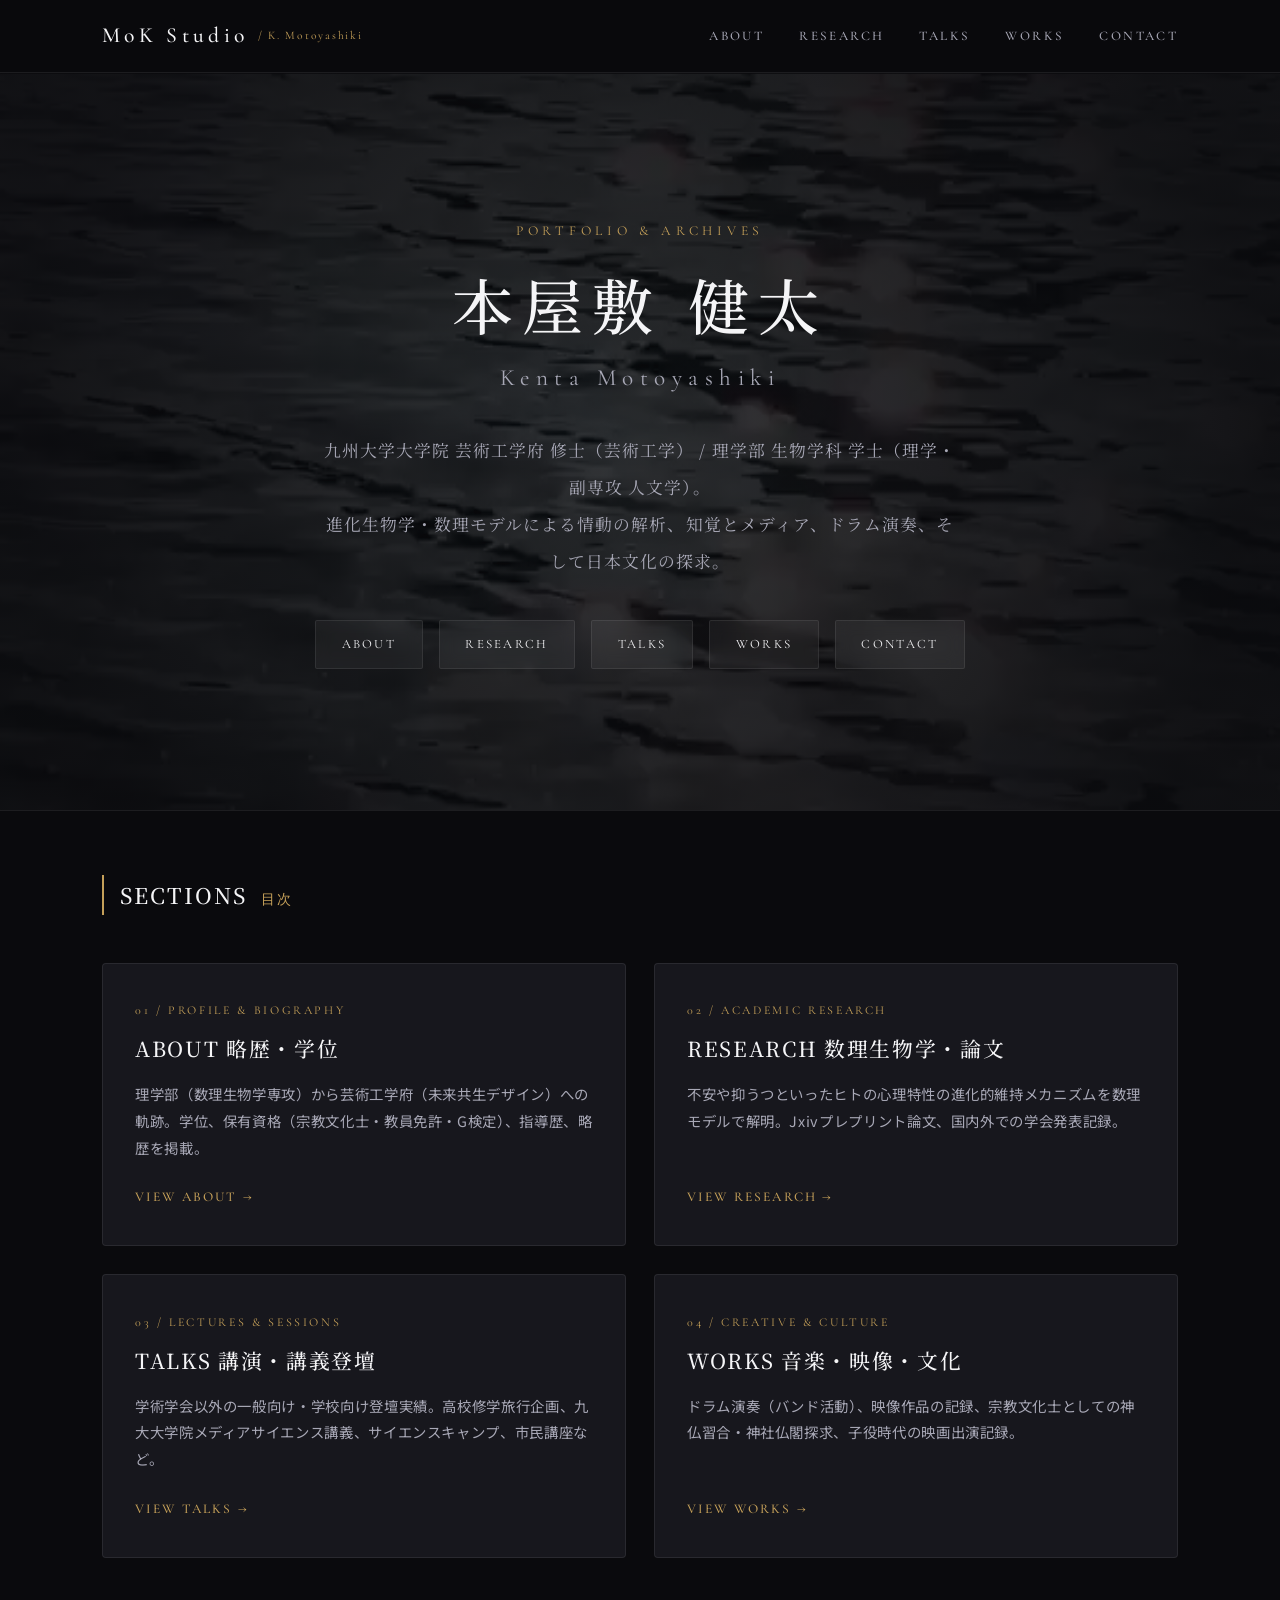
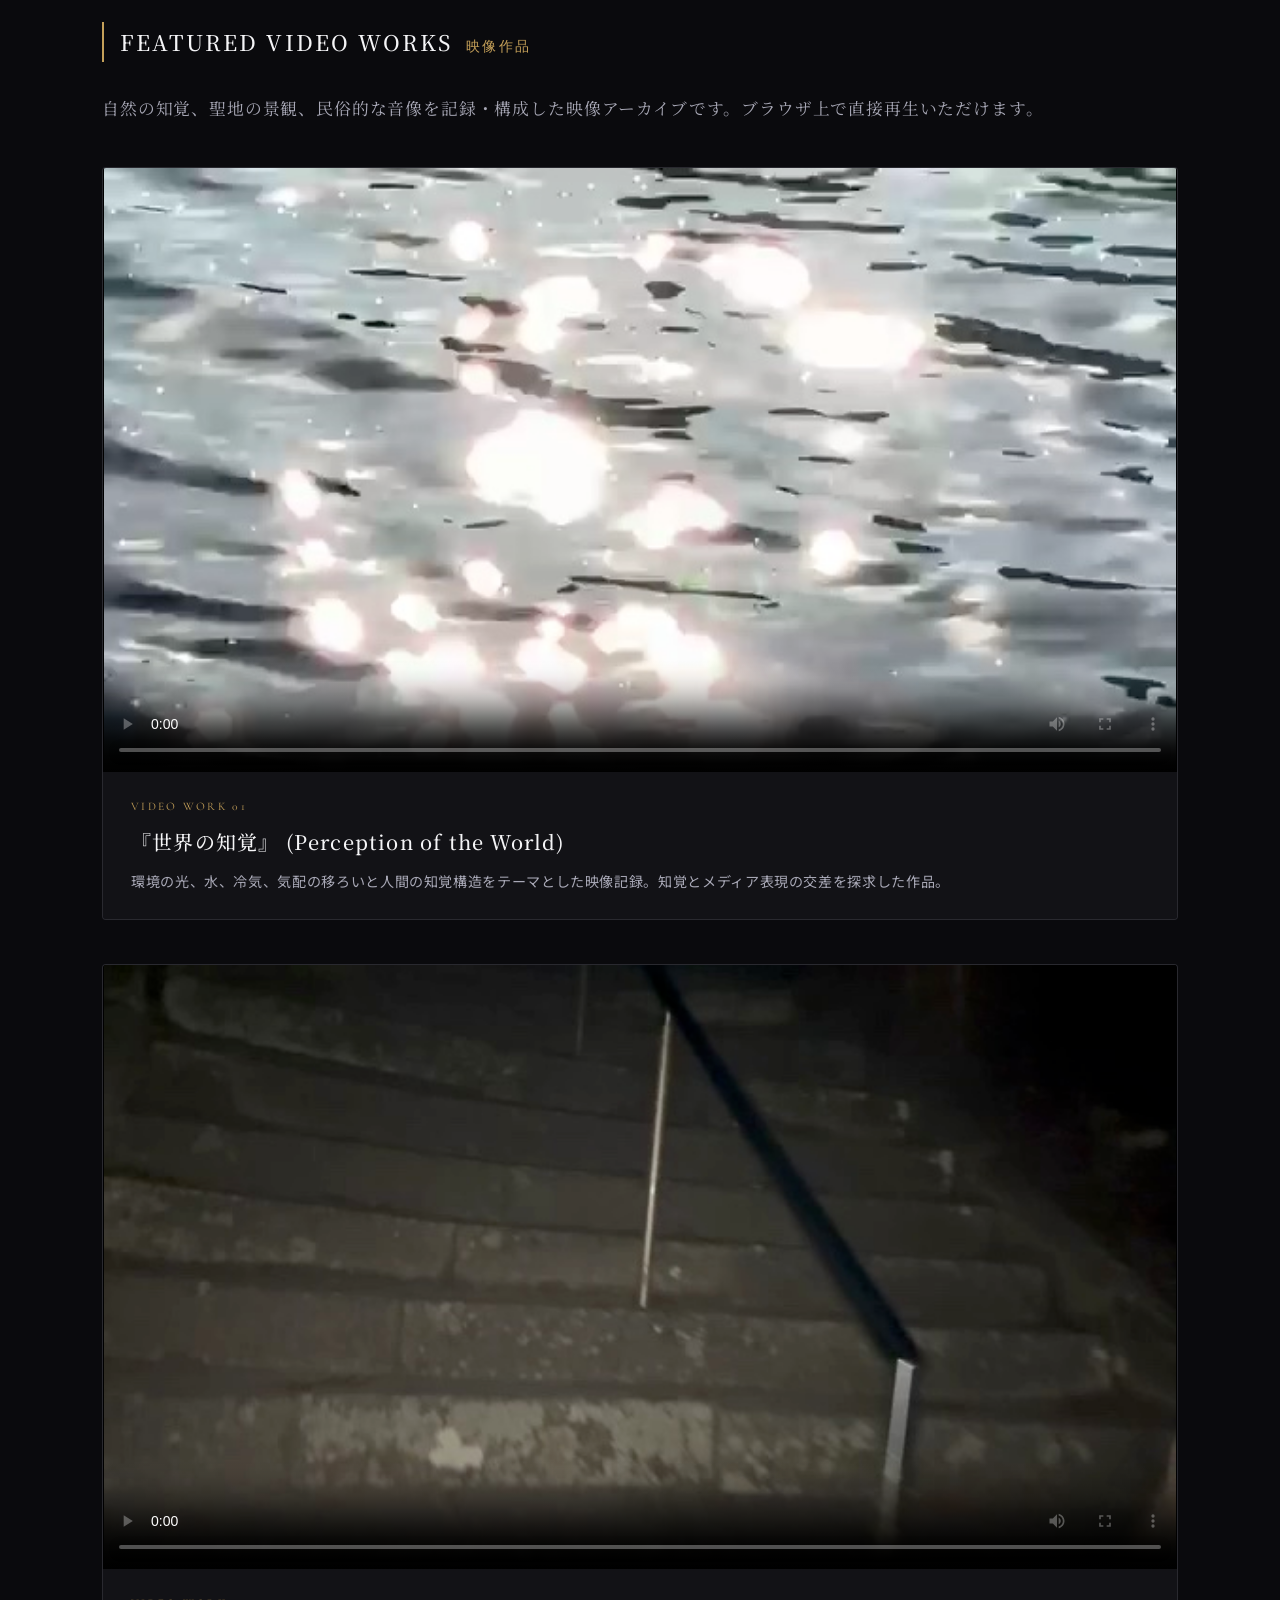
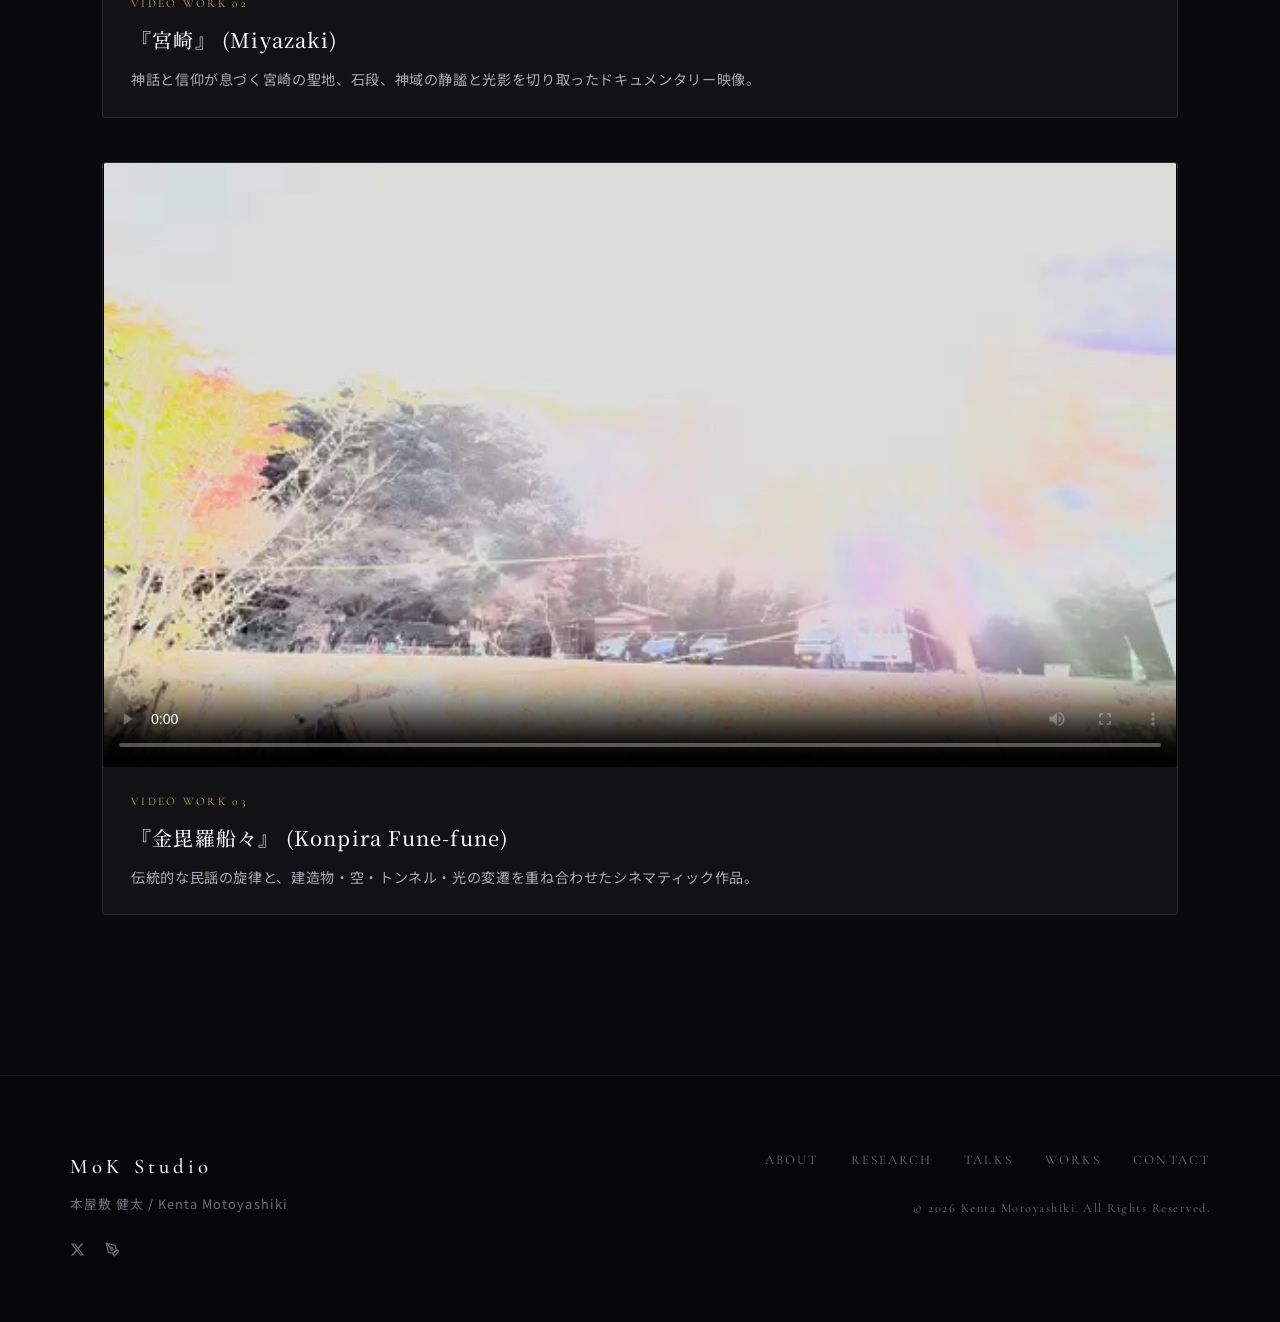
==== commit 21a65415: "Transform site into dark aesthetic multi-page architecture with embedded video works" ====
--- a/index.html
+++ b/index.html
@@ -5,7 +5,7 @@
     <meta charset="UTF-8">
     <meta name="viewport" content="width=device-width, initial-scale=1.0">
     <title>MoK Studio | 本屋敷 健太 (Kenta Motoyashiki)</title>
-    <meta name="description" content="本屋敷 健太（もとやん）のポートフォリオ。進化生物学・数理生物学（学士:理学、修士:芸術工学、副専攻:人文学）、論文・講演活動、音楽、教育などの記録。">
+    <meta name="description" content="本屋敷 健太（もとやん）の公式ポートフォリオ。進化生物学・数理生物学（学士:理学、修士:芸術工学、副専攻:人文学）、論文・講演活動、音楽、映像作品、日本文化の探求。">
     <link rel="preconnect" href="https://fonts.googleapis.com">
     <link rel="preconnect" href="https://fonts.gstatic.com" crossorigin>
     <link href="https://fonts.googleapis.com/css2?family=Cormorant+Garamond:ital,wght@0,300;0,400;0,500;0,600;0,700;1,400&family=EB+Garamond:ital,wght@0,400;0,500;0,600;1,400&family=Noto+Serif+JP:wght@300;400;500;600&family=Noto+Sans+JP:wght@300;400;500&display=swap" rel="stylesheet">
@@ -17,649 +17,156 @@
     <!-- Site Header -->
     <header class="site-header">
         <div class="header-inner">
-            <a href="#about" class="site-logo">MoK Studio</a>
+            <a href="index.html" class="site-logo">MoK Studio <span>/ K. Motoyashiki</span></a>
             <nav class="site-nav">
-                <a href="#about" class="nav-link">ABOUT</a>
-                <a href="#research" class="nav-link">RESEARCH</a>
-                <a href="#talks" class="nav-link">TALKS</a>
-                <a href="#works" class="nav-link">WORKS</a>
-                <a href="#gallery" class="nav-link">GALLERY</a>
-                <a href="#contact" class="nav-link">CONTACT</a>
+                <a href="about.html" class="nav-link">ABOUT</a>
+                <a href="research.html" class="nav-link">RESEARCH</a>
+                <a href="talks.html" class="nav-link">TALKS</a>
+                <a href="works.html" class="nav-link">WORKS</a>
+                <a href="contact.html" class="nav-link">CONTACT</a>
             </nav>
         </div>
     </header>
 
-    <main class="main-container">
-
-        <!-- ==================== ABOUT SECTION ==================== -->
-        <section id="about" class="content-section">
+    <!-- Cinematic Hero Section with Ambient Video Loop -->
+    <section class="hero-wrapper">
+        <video autoplay loop muted playsinline poster="videos/poster-hero.jpg" class="hero-video-bg">
+            <source src="videos/hero_loop.mp4" type="video/mp4">
+        </video>
+        <div class="hero-overlay"></div>
+
+        <div class="hero-content">
+            <span class="hero-kicker">Portfolio &amp; Archives</span>
+            <h1 class="hero-title">本屋敷 健太</h1>
+            <p class="hero-title-en">Kenta Motoyashiki</p>
+            <p class="hero-lead">
+                九州大学大学院 芸術工学府 修士（芸術工学） / 理学部 生物学科 学士（理学・副専攻 人文学）。<br>
+                進化生物学・数理モデルによる情動の解析、知覚とメディア、ドラム演奏、そして日本文化の探求。
+            </p>
+            <div class="hero-nav-pills">
+                <a href="about.html" class="hero-pill">ABOUT</a>
+                <a href="research.html" class="hero-pill">RESEARCH</a>
+                <a href="talks.html" class="hero-pill">TALKS</a>
+                <a href="works.html" class="hero-pill">WORKS</a>
+                <a href="contact.html" class="hero-pill">CONTACT</a>
+            </div>
+        </div>
+    </section>
+
+    <!-- Main Content Container -->
+    <main class="main-container wide">
+
+        <!-- Navigation Overview Cards -->
+        <section class="article-block">
             <div class="section-title-wrap">
-                <h1 class="page-title">ABOUT</h1>
-                <span class="page-title-sub">本屋敷 健太 / Kenta Motoyashiki</span>
-            </div>
-
-            <!-- Portrait & Introduction -->
-            <div class="intro-block">
-                <div class="portrait-box">
-                    <img src="images/avatar.jpg" alt="本屋敷 健太" class="portrait-img" onerror="this.onerror=null; this.src='images/icon.jpg';">
-                </div>
-                <div class="intro-text">
-                    <h2 class="creator-name">本屋敷 健太 <span>(もとやん)</span></h2>
-                    <p class="creator-role">東京在住・会社員 / 進化生物学・芸術工学</p>
-                    <p class="mission-statement">
-                        九州大学理学部生物学科にて数理生物学を専攻（学士:理学、副専攻:人文学）し、九州大学大学院 芸術工学府 未来共生デザインコースにて修士（芸術工学）を修了。2026年4月より東京にて会社員として勤務しています。<br>
-                        ヒトの心理や感情の進化的維持メカニズムに関する数理研究のほか、科学コミュニケーションや一般・学校向けの講演、ドラム演奏、日本文化の探求などに取り組んでいます。
-                    </p>
-                    <div class="social-pills">
-                        <a href="https://x.com/motoyankk" target="_blank" rel="noopener noreferrer" class="pill-link">
-                            <span>X: @motoyankk</span>
-                        </a>
-                        <a href="https://note.com/shiganaibio" target="_blank" rel="noopener noreferrer" class="pill-link">
-                            <span>Note</span>
-                        </a>
-                        <a href="https://jxiv.jst.go.jp/index.php/jxiv/preprint/view/1267/" target="_blank" rel="noopener noreferrer" class="pill-link">
-                            <span>Jxiv Preprint</span>
-                        </a>
-                    </div>
-                </div>
-            </div>
-
-            <!-- Scattered Photo 1 -->
-            <div class="editorial-photo-row">
-                <figure class="editorial-photo-box">
-                    <img src="images/gallery/acad_01.jpg" alt="九州大学 図書館書架にて" class="editorial-img" loading="lazy">
-                </figure>
-            </div>
-
-            <!-- Degrees & Background -->
-            <div class="article-block">
-                <h3 class="block-heading">Degrees <span>学位</span></h3>
-                <div class="meta-grid">
-                    <div class="meta-card">
-                        <span class="meta-kicker">DEGREE 01</span>
-                        <h4 class="meta-title">修士（芸術工学）</h4>
-                        <p class="meta-desc">九州大学大学院 芸術工学府 未来共生デザインコース（2026.03 修了）</p>
-                    </div>
-                    <div class="meta-card">
-                        <span class="meta-kicker">DEGREE 02</span>
-                        <h4 class="meta-title">学士（理学）</h4>
-                        <p class="meta-desc">九州大学 理学部 生物学科 数理生物学研究室（2024.03 卒業）</p>
-                    </div>
-                    <div class="meta-card">
-                        <span class="meta-kicker">MINOR</span>
-                        <h4 class="meta-title">副専攻：人文学</h4>
-                        <p class="meta-desc">九州大学 人文学副専攻プログラム 修得</p>
-                    </div>
-                </div>
-            </div>
-
-            <!-- Certifications & Teaching -->
-            <div class="article-block">
-                <h3 class="block-heading">Certifications &amp; Teaching <span>資格・教育指導歴</span></h3>
-                <div class="two-column-layout">
-                    <div>
-                        <h4 class="sub-heading">保有資格・免許</h4>
-                        <ul class="clean-bullet-list">
-                            <li>中学校・高等学校教諭一種免許状（理科）</li>
-                            <li>宗教文化士（日本宗教文化史学会）</li>
-                            <li>ディープラーニング G検定（JDLA）</li>
-                        </ul>
-                    </div>
-                    <div>
-                        <h4 class="sub-heading">理科教育指導</h4>
-                        <p class="narrative-small">
-                            中学生・高校生を対象とした個別・集団指導での理科指導に従事。
+                <h2 class="block-heading">SECTIONS <span>目次</span></h2>
+            </div>
+
+            <div class="overview-grid">
+                <a href="about.html" class="overview-card">
+                    <span class="overview-kicker">01 / PROFILE &amp; BIOGRAPHY</span>
+                    <h3 class="overview-title">ABOUT 略歴・学位</h3>
+                    <p class="overview-desc">
+                        理学部（数理生物学専攻）から芸術工学府（未来共生デザイン）への軌跡。学位、保有資格（宗教文化士・教員免許・G検定）、指導歴、略歴を掲載。
+                    </p>
+                    <span class="overview-arrow">VIEW ABOUT →</span>
+                </a>
+
+                <a href="research.html" class="overview-card">
+                    <span class="overview-kicker">02 / ACADEMIC RESEARCH</span>
+                    <h3 class="overview-title">RESEARCH 数理生物学・論文</h3>
+                    <p class="overview-desc">
+                        不安や抑うつといったヒトの心理特性の進化的維持メカニズムを数理モデルで解明。Jxivプレプリント論文、国内外での学会発表記録。
+                    </p>
+                    <span class="overview-arrow">VIEW RESEARCH →</span>
+                </a>
+
+                <a href="talks.html" class="overview-card">
+                    <span class="overview-kicker">03 / LECTURES &amp; SESSIONS</span>
+                    <h3 class="overview-title">TALKS 講演・講義登壇</h3>
+                    <p class="overview-desc">
+                        学術学会以外の一般向け・学校向け登壇実績。高校修学旅行企画、九大大学院メディアサイエンス講義、サイエンスキャンプ、市民講座など。
+                    </p>
+                    <span class="overview-arrow">VIEW TALKS →</span>
+                </a>
+
+                <a href="works.html" class="overview-card">
+                    <span class="overview-kicker">04 / CREATIVE &amp; CULTURE</span>
+                    <h3 class="overview-title">WORKS 音楽・映像・文化</h3>
+                    <p class="overview-desc">
+                        ドラム演奏（バンド活動）、映像作品の記録、宗教文化士としての神仏習合・神社仏閣探求、子役時代の映画出演記録。
+                    </p>
+                    <span class="overview-arrow">VIEW WORKS →</span>
+                </a>
+            </div>
+        </section>
+
+        <!-- Video Works Feature Section -->
+        <section class="article-block">
+            <div class="section-title-wrap">
+                <h2 class="block-heading">FEATURED VIDEO WORKS <span>映像作品</span></h2>
+                <p class="section-lead-narrative">
+                    自然の知覚、聖地の景観、民俗的な音像を記録・構成した映像アーカイブです。ブラウザ上で直接再生いただけます。
+                </p>
+            </div>
+
+            <div class="video-showcase-grid">
+                <!-- Video 1: 世界の知覚 -->
+                <article class="video-card">
+                    <div class="video-player-wrap">
+                        <video controls preload="metadata" poster="videos/poster-chikaku.jpg" playsinline>
+                            <source src="videos/chikaku.mp4" type="video/mp4">
+                            お使いのブラウザは動画再生に対応していません。
+                        </video>
+                    </div>
+                    <div class="video-info-body">
+                        <span class="video-tag">VIDEO WORK 01</span>
+                        <h3 class="video-title">『世界の知覚』 (Perception of the World)</h3>
+                        <p class="video-desc">
+                            環境の光、水、冷気、気配の移ろいと人間の知覚構造をテーマとした映像記録。知覚とメディア表現の交差を探求した作品。
                         </p>
-                        <ul class="timeline-inline">
-                            <li><strong>2024年:</strong> 理科指導（1年間）</li>
-                            <li><strong>2025.10 – 2026.03:</strong> 理科指導</li>
-                        </ul>
-                    </div>
-                </div>
-
-                <div class="photo-inline-wrap">
-                    <img src="images/gallery/acad_07.jpg" alt="活動のひとこま" class="inline-photo" loading="lazy">
-                </div>
-            </div>
-
-            <!-- Awards -->
-            <div class="article-block">
-                <h3 class="block-heading">Honors &amp; Awards <span>受賞歴</span></h3>
-                <ul class="awards-minimal-list">
-                    <li>
-                        <span class="award-date">2023.02</span>
-                        <span class="award-name">九州大学チャレンジ&amp;クリエイション (C&amp;C) 総長賞 優秀賞</span>
-                    </li>
-                    <li>
-                        <span class="award-date">2022.02</span>
-                        <span class="award-name">九州大学チャレンジ&amp;クリエイション (C&amp;C) 総長賞 最優秀賞</span>
-                    </li>
-                    <li>
-                        <span class="award-date">2021</span>
-                        <span class="award-name">iGEM Competition 2021 Silver Medal（合成生物学世界大会 銀賞）</span>
-                    </li>
-                    <li>
-                        <span class="award-date">2019</span>
-                        <span class="award-name">日本生物学オリンピック 本選 銅賞</span>
-                    </li>
-                </ul>
-            </div>
-
-            <!-- Chronology -->
-            <div class="article-block">
-                <h3 class="block-heading">Chronology <span>略歴</span></h3>
-                <ol class="chronology-list">
-                    <li>
-                        <span class="chrono-year">2026.04 –</span>
-                        <div class="chrono-body">
-                            <strong>都内企業にて勤務開始（東京在住）</strong>
-                        </div>
-                    </li>
-                    <li>
-                        <span class="chrono-year">2026.03</span>
-                        <div class="chrono-body">
-                            <strong>九州大学大学院 芸術工学府 未来共生デザインコース 修了</strong>
-                            <span>修士（芸術工学）</span>
-                        </div>
-                    </li>
-                    <li>
-                        <span class="chrono-year">2024.04</span>
-                        <div class="chrono-body">
-                            <strong>九州大学大学院 芸術工学府 未来共生デザインコース 入学</strong>
-                        </div>
-                    </li>
-                    <li>
-                        <span class="chrono-year">2024.03</span>
-                        <div class="chrono-body">
-                            <strong>九州大学 理学部 生物学科 卒業</strong>
-                            <span>学士（理学）・副専攻（人文学）修得 / 数理生物学研究室</span>
-                        </div>
-                    </li>
-                    <li>
-                        <span class="chrono-year">2020.04</span>
-                        <div class="chrono-body">
-                            <strong>九州大学 理学部 生物学科 入学</strong>
-                        </div>
-                    </li>
-                    <li>
-                        <span class="chrono-year">2020.03</span>
-                        <div class="chrono-body">
-                            <strong>修道高等学校 卒業</strong>
-                        </div>
-                    </li>
-                    <li>
-                        <span class="chrono-year">2001</span>
-                        <div class="chrono-body">
-                            <strong>広島県にて出生</strong>
-                        </div>
-                    </li>
-                </ol>
+                    </div>
+                </article>
+
+                <!-- Video 2: 宮崎 -->
+                <article class="video-card">
+                    <div class="video-player-wrap">
+                        <video controls preload="metadata" poster="videos/poster-miyazaki.jpg" playsinline>
+                            <source src="videos/miyazaki.mp4" type="video/mp4">
+                            お使いのブラウザは動画再生に対応していません。
+                        </video>
+                    </div>
+                    <div class="video-info-body">
+                        <span class="video-tag">VIDEO WORK 02</span>
+                        <h3 class="video-title">『宮崎』 (Miyazaki)</h3>
+                        <p class="video-desc">
+                            神話と信仰が息づく宮崎の聖地、石段、神域の静謐と光影を切り取ったドキュメンタリー映像。
+                        </p>
+                    </div>
+                </article>
+
+                <!-- Video 3: 金毘羅船々 -->
+                <article class="video-card">
+                    <div class="video-player-wrap">
+                        <video controls preload="metadata" poster="videos/poster-konpira.jpg" playsinline>
+                            <source src="videos/konpira.mp4" type="video/mp4">
+                            お使いのブラウザは動画再生に対応していません。
+                        </video>
+                    </div>
+                    <div class="video-info-body">
+                        <span class="video-tag">VIDEO WORK 03</span>
+                        <h3 class="video-title">『金毘羅船々』 (Konpira Fune-fune)</h3>
+                        <p class="video-desc">
+                            伝統的な民謡の旋律と、建造物・空・トンネル・光の変遷を重ね合わせたシネマティック作品。
+                        </p>
+                    </div>
+                </article>
             </div>
         </section>
 
-
-        <!-- ==================== RESEARCH SECTION ==================== -->
-        <section id="research" class="content-section">
-            <div class="section-title-wrap">
-                <h2 class="page-title">RESEARCH</h2>
-                <span class="page-title-sub">数理生物学・学術研究</span>
-            </div>
-
-            <div class="article-block">
-                <p class="section-lead-narrative">
-                    ヒトが集団内で維持してきた過度な不安や抑うつといった心理特性の適応的意義について、ゲーム理論や地域間環境格差、季節変動を取り入れた数理モデルを通じて理論的に解析しています。
-                </p>
-            </div>
-
-            <!-- Featured Preprint Paper -->
-            <div class="featured-paper-card">
-                <div class="paper-header-row">
-                    <span class="paper-kicker">PREPRINT</span>
-                    <span class="paper-venue">Jxiv (JST) 2024</span>
-                </div>
-                <h3 class="paper-title-link">
-                    <a href="https://jxiv.jst.go.jp/index.php/jxiv/preprint/view/1267/" target="_blank" rel="noopener noreferrer">
-                        Anxiety-causing alleles may confer evolutionary advantages not in very dangerous but in moderately stressful environments
-                    </a>
-                </h3>
-                <p class="paper-author-names">
-                    <strong>Kenta Motoyashiki</strong>, Motohide Seki (本屋敷 健太, 関 元秀)
-                </p>
-
-                <div class="paper-abstract-box">
-                    <h4 class="abstract-title">概要 / Abstract</h4>
-                    <p>
-                        ヒトの情動的苦痛や不安感受性遺伝子がなぜ集団内で淘汰されずに維持されてきたのかを数理モデルによって検証。解析の結果、不安を引き起こすアレルは極めて危険な環境ではなく、中程度のストレス環境（適度なリスク環境）において選択有利になり得ることが示されました。
-                    </p>
-                </div>
-
-                <div class="paper-link-row">
-                    <a href="https://jxiv.jst.go.jp/index.php/jxiv/preprint/view/1267/" target="_blank" rel="noopener noreferrer" class="link-arrow">
-                        <span>Jxiv で論文全文を見る</span>
-                        <span class="arrow">→</span>
-                    </a>
-                </div>
-            </div>
-
-            <!-- Scattered Photo 3 -->
-            <div class="editorial-photo-row">
-                <figure class="editorial-photo-box">
-                    <img src="images/gallery/acad_02.jpg" alt="研究書架・学術知の集積" class="editorial-img" loading="lazy">
-                </figure>
-            </div>
-
-            <!-- Academic Conference Presentations -->
-            <div class="article-block">
-                <h3 class="block-heading">Conference Presentations <span>学術学会発表</span></h3>
-
-                <div class="presentation-year-group">
-                    <h4 class="year-header">2025</h4>
-                    <ul class="presentation-listing">
-                        <li>
-                            <span class="pres-type">国際口頭</span>
-                            <div class="pres-detail">
-                                <strong>"Anxiety-causing alleles are favored in moderately stressful environments"</strong>
-                                <span>Annual Meeting of the Society for Mathematical Biology (国際数理生物学会)</span>
-                            </div>
-                        </li>
-                        <li>
-                            <span class="pres-type">口頭発表</span>
-                            <div class="pres-detail">
-                                <strong>「季節性情動障害に関連するセロトニントランスポータ結合パタンの季節変動」</strong>
-                                <span>理論進化生態フォーラム</span>
-                            </div>
-                        </li>
-                    </ul>
-                </div>
-
-                <div class="presentation-year-group">
-                    <h4 class="year-header">2024</h4>
-                    <ul class="presentation-listing">
-                        <li>
-                            <span class="pres-type">ポスター</span>
-                            <div class="pres-detail">
-                                <strong>「うつ関連遺伝子アレル頻度の地理的勾配を生み出した地域間環境格差に関する数理モデル：東アジアは過酷だったか？ユートピアだったか？」</strong>
-                                <span>第17回 日本人間行動進化学会年次大会</span>
-                            </div>
-                        </li>
-                        <li>
-                            <span class="pres-type">口頭発表</span>
-                            <div class="pres-detail">
-                                <strong>「うつ関連遺伝子の進化モデル」</strong>
-                                <span>日本数理生物学会 年次大会</span>
-                            </div>
-                        </li>
-                        <li>
-                            <span class="pres-type">口頭発表</span>
-                            <div class="pres-detail">
-                                <strong>「うつ病関連遺伝子の進化モデル：5-HTT遺伝子多型の維持メカニズムの解明」</strong>
-                                <span>理論生物学若手の会</span>
-                            </div>
-                        </li>
-                        <li>
-                            <span class="pres-type">口頭発表</span>
-                            <div class="pres-detail">
-                                <strong>「うつ関連遺伝子の進化モデル」</strong>
-                                <span>ゲーム理論ワークショップ</span>
-                            </div>
-                        </li>
-                    </ul>
-                </div>
-
-                <div class="presentation-year-group">
-                    <h4 class="year-header">2023</h4>
-                    <ul class="presentation-listing">
-                        <li>
-                            <span class="pres-type">口頭発表</span>
-                            <div class="pres-detail">
-                                <strong>「うつ病関連遺伝子の進化モデル」</strong>
-                                <span>日本数理生物学会 年次大会</span>
-                            </div>
-                        </li>
-                        <li>
-                            <span class="pres-type">ポスター</span>
-                            <div class="pres-detail">
-                                <strong>"Model for the evolution of depression-related genes"</strong>
-                                <span>理論生物学若手の会</span>
-                            </div>
-                        </li>
-                    </ul>
-                </div>
-            </div>
-
-            <!-- Affiliations -->
-            <div class="article-block">
-                <h3 class="block-heading">Affiliations <span>所属学会</span></h3>
-                <ul class="clean-bullet-list">
-                    <li>日本数理生物学会（JSMB）</li>
-                    <li>日本人間行動進化学会（HBES-J）</li>
-                </ul>
-            </div>
-        </section>
-
-
-        <!-- ==================== TALKS & LECTURES SECTION ==================== -->
-        <section id="talks" class="content-section">
-            <div class="section-title-wrap">
-                <h2 class="page-title">TALKS &amp; LECTURES</h2>
-                <span class="page-title-sub">講演・一般発表・講義登壇</span>
-            </div>
-
-            <div class="article-block">
-                <p class="section-lead-narrative">
-                    学会等の学術発表とは別に、科学コミュニケーション、サイエンスカフェ、大学講義でのゲスト登壇、高校企画、市民向けワークショップなどで行ってきた講演・発表の記録です。
-                </p>
-            </div>
-
-            <!-- Talks Chronology List -->
-            <div class="article-block">
-                <div class="talks-container">
-
-                    <!-- 2026 -->
-                    <div class="talk-year-section">
-                        <h3 class="talk-year-badge">2026</h3>
-                        <div class="talk-cards-grid">
-                            <article class="talk-item-card">
-                                <span class="talk-category">高校企画 / 招待講演</span>
-                                <h4 class="talk-title">「メディアでできること 〜進化と人の関係〜」</h4>
-                                <p class="talk-host">修道高等学校 修学旅行企画</p>
-                                <p class="talk-desc">母校の後輩たちに向け、進化生物学の視座とメディア・表現の可能性について講演。</p>
-                            </article>
-                            <article class="talk-item-card">
-                                <span class="talk-category">市民講座 / ワークショップ</span>
-                                <h4 class="talk-title">「神仏習合 〜あの神社も元々お寺だった〜」</h4>
-                                <p class="talk-host">ウェルビーイングラボ</p>
-                                <p class="talk-desc">神仏習合の歴史や、寺院と神社の混淆の痕跡について解説。</p>
-                            </article>
-                        </div>
-                    </div>
-
-                    <!-- 2025 -->
-                    <div class="talk-year-section">
-                        <h3 class="talk-year-badge">2025</h3>
-                        <div class="talk-cards-grid">
-                            <article class="talk-item-card talk-highlight">
-                                <span class="talk-category">大学講義 / ゲスト登壇</span>
-                                <h4 class="talk-title">「日本民俗学と知覚が メディアに与える影響」</h4>
-                                <p class="talk-host">九州大学大学院 芸術工学府 メディアサイエンス講義</p>
-                                <p class="talk-desc">日本民俗学の知見と人間の知覚構造が、情報やメディア表現に与える影響について講義。</p>
-                                <div class="talk-media-thumb">
-                                    <img src="images/media-lecture-title.png" alt="日本民俗学と知覚が メディアに与える影響 スライド" class="talk-thumb-img">
-                                </div>
-                            </article>
-                            <article class="talk-item-card">
-                                <span class="talk-category">サイエンスカフェ</span>
-                                <h4 class="talk-title">「進化から見た病気の話」</h4>
-                                <p class="talk-host">九州大学 芸術工学府「ゲイコウアート＆サイエンスカフェ」</p>
-                                <p class="talk-desc">進化医学の視点から、病気や身体の防御反応が持つ生物学的意義を一般向けに対話形式で解説。</p>
-                            </article>
-                            <article class="talk-item-card">
-                                <span class="talk-category">科学教育キャンプ</span>
-                                <h4 class="talk-title">「進化？病気？ってなんだ？」</h4>
-                                <p class="talk-host">エデュパーク サイエンスキャンプ</p>
-                                <p class="talk-desc">小中学生向けに、生命の進化の仕組みと病気の関わりについてわかりやすく解説。</p>
-                            </article>
-                            <article class="talk-item-card">
-                                <span class="talk-category">市民講座 / ワークショップ</span>
-                                <h4 class="talk-title">「神社がもっと身近になる！？」</h4>
-                                <p class="talk-host">ウェルビーイングラボ</p>
-                                <p class="talk-desc">宗教文化士の視点から、身近な神社の成り立ちや歴史的背景を紐解く市民向けトーク。</p>
-                            </article>
-                        </div>
-                    </div>
-
-                    <!-- 2024 -->
-                    <div class="talk-year-section">
-                        <h3 class="talk-year-badge">2024</h3>
-                        <div class="talk-cards-grid">
-                            <article class="talk-item-card">
-                                <span class="talk-category">サイエンスカフェ</span>
-                                <h4 class="talk-title">「進化から見た病気の話」</h4>
-                                <p class="talk-host">九州大学 芸術工学府「ゲイコウアート＆サイエンスカフェ」</p>
-                                <p class="talk-desc">進化医学・数理生物学の視点から、ヒトの病気や心身の仕組みについて対話形式で紹介。</p>
-                            </article>
-                        </div>
-                    </div>
-
-                    <!-- 2023 -->
-                    <div class="talk-year-section">
-                        <h3 class="talk-year-badge">2023</h3>
-                        <div class="talk-cards-grid">
-                            <article class="talk-item-card">
-                                <span class="talk-category">サイエンスカフェ</span>
-                                <h4 class="talk-title">「BioGasの話」</h4>
-                                <p class="talk-host">九州大学 芸術工学府「ゲイコウアート＆サイエンスカフェ」</p>
-                                <p class="talk-desc">バイオガス技術の仕組みと、生物資源を活用したエネルギー循環について発表。</p>
-                            </article>
-                            <article class="talk-item-card">
-                                <span class="talk-category">企業講演</span>
-                                <h4 class="talk-title">「Alternative to Canary」</h4>
-                                <p class="talk-host">株式会社ファーマフーズ (Pharma Foods)</p>
-                                <p class="talk-desc">バイオテクノロジーと代替モデルに関するプレゼンテーションを実施。</p>
-                            </article>
-                            <article class="talk-item-card">
-                                <span class="talk-category">科学教育キャンプ</span>
-                                <h4 class="talk-title">「進化？病気？ってなんだ？」</h4>
-                                <p class="talk-host">エデュパーク サイエンスキャンプ</p>
-                                <p class="talk-desc">小中学生を対象に、生命の歴史と病気の捉え方についてのサイエンスプログラムを実施。</p>
-                            </article>
-                        </div>
-                    </div>
-
-                    <!-- 2022 -->
-                    <div class="talk-year-section">
-                        <h3 class="talk-year-badge">2022</h3>
-                        <div class="talk-cards-grid">
-                            <article class="talk-item-card">
-                                <span class="talk-category">科学教育キャンプ</span>
-                                <h4 class="talk-title">「生物ってなんだ、よくわかると面白い菌の話」</h4>
-                                <p class="talk-host">エデュパーク サイエンスキャンプ</p>
-                                <p class="talk-desc">身の回りの微生物や菌類（キノコ・カビ）の世界について、子どもたち向けに講義・解説。</p>
-                            </article>
-                        </div>
-                    </div>
-
-                </div>
-            </div>
-        </section>
-
-
-        <!-- ==================== WORKS & ACTIVITIES SECTION ==================== -->
-        <section id="works" class="content-section">
-            <div class="section-title-wrap">
-                <h2 class="page-title">WORKS &amp; ACTIVITIES</h2>
-                <span class="page-title-sub">音楽・日本文化・メディア出演</span>
-            </div>
-
-            <!-- Music & Drums -->
-            <div class="article-block">
-                <h3 class="block-heading">Music &amp; Drums <span>音楽・ドラム演奏</span></h3>
-                <div class="profile-narrative">
-                    <p>
-                        13歳よりドラムを開始。ロックを基盤としつつ、ブルース、ボサノバ、ジャズフュージョン、ラップメタルなど幅広いジャンルの演奏に取り組み、九大フォークソング部では部長を務めました。<br>
-                        現在はバンド（@j1_nox）等でのドラムを担当。過去には東方instオリジナルバンド「Theoretical East」、ラップメタルバンド「Age Against the Democracy」等でもドラムを担当しました。
-                    </p>
-                </div>
-
-                <div class="band-links-row">
-                    <a href="https://x.com/j1_nox" target="_blank" rel="noopener noreferrer" class="link-arrow">
-                        <span>Band: @j1_nox</span>
-                        <span class="arrow">→</span>
-                    </a>
-                    <a href="https://twitter.com/theoreticaleast" target="_blank" rel="noopener noreferrer" class="link-arrow">
-                        <span>Theoretical East</span>
-                        <span class="arrow">→</span>
-                    </a>
-                    <a href="https://twitter.com/age_against_dem" target="_blank" rel="noopener noreferrer" class="link-arrow">
-                        <span>Age Against the Democracy</span>
-                        <span class="arrow">→</span>
-                    </a>
-                </div>
-
-                <div class="editorial-photo-row" style="margin-top: 2rem;">
-                    <figure class="editorial-photo-box">
-                        <img src="images/gallery/mus_01.jpg" alt="ライブステージ・演奏空間" class="editorial-img" loading="lazy">
-                    </figure>
-                </div>
-            </div>
-
-            <!-- Japanese Culture & Thought -->
-            <div class="article-block">
-                <h3 class="block-heading">Japanese Culture &amp; Thought <span>日本文化・宗教文化</span></h3>
-                <div class="profile-narrative">
-                    <p>
-                        宗教文化士として神仏習合や本地垂迹説、日本人の信仰観・死生観の変遷をリサーチしています。市民向け勉強会やワークショップにて、神社仏閣の歴史や身近な信仰文化を解説する活動も行っています。
-                    </p>
-                </div>
-
-                <div class="editorial-photo-row" style="margin-top: 1.5rem;">
-                    <figure class="editorial-photo-box">
-                        <img src="images/gallery/cult_05.jpg" alt="雷山千如寺大悲王院 苔庭と巨樹" class="editorial-img" loading="lazy">
-                    </figure>
-                </div>
-            </div>
-
-            <!-- Acting & Media Works -->
-            <div class="article-block">
-                <h3 class="block-heading">Acting &amp; Media Works <span>幼少期の出演歴</span></h3>
-                <p class="narrative-small">子役時代に出演した映画作品およびラジオドラマの記録です。</p>
-
-                <div class="media-record-table">
-                    <div class="media-record-item">
-                        <span class="media-record-category">映画（主演）</span>
-                        <div class="media-record-content">
-                            <strong class="media-work-title">夏休みの地図</strong>
-                            <p class="media-work-credits">主演 / 監督: 深作健太 / 脚本: 鴨義信（全国劇場公開作品）</p>
-                        </div>
-                    </div>
-                    <div class="media-record-item">
-                        <span class="media-record-category">映画</span>
-                        <div class="media-record-content">
-                            <strong class="media-work-title">ハッピーランディング</strong>
-                            <p class="media-work-credits">為永尊 役 / 監督: 天野千尋 / 脚本: 鴨義信 / 主演: 中村ゆり</p>
-                        </div>
-                    </div>
-                    <div class="media-record-item">
-                        <span class="media-record-category">ラジオドラマ</span>
-                        <div class="media-record-content">
-                            <strong class="media-work-title">赤ヘル1975</strong>
-                            <p class="media-work-credits">マナブ 役 / 原作: 重松清（NHK ラジオドラマ）</p>
-                        </div>
-                    </div>
-                </div>
-            </div>
-        </section>
-
-
-        <!-- ==================== GALLERY / ARCHIVE SECTION ==================== -->
-        <section id="gallery" class="content-section">
-            <div class="section-title-wrap">
-                <h2 class="page-title">GALLERY</h2>
-                <span class="page-title-sub">写真記録・テーマ別アーカイブ</span>
-            </div>
-
-            <div class="article-block">
-                <p class="section-lead-narrative">
-                    神社仏閣の探訪、野外フィールドワーク、数理・学術研究の現場、音楽活動などの写真記録です。テーマ別に分類した全36枚のアーカイブを公開しています。
-                </p>
-            </div>
-
-            <!-- Thematic 4-Cards Preview Grid -->
-            <div class="gallery-preview-grid">
-                <a href="gallery.html#culture" class="theme-card">
-                    <div class="theme-card-img-wrap">
-                        <img src="images/gallery/thumbs/cult_01.jpg" alt="神社仏閣・探訪" class="theme-card-img" loading="lazy">
-                        <span class="theme-card-count">10 PHOTOS</span>
-                    </div>
-                    <div class="theme-card-body">
-                        <span class="theme-kicker">CULTURE &amp; SACRED PLACES</span>
-                        <h3 class="theme-title">神社仏閣・探訪</h3>
-                        <p class="theme-desc">出雲大社、京都東寺、糸島・雷山千如寺、二見ヶ浦鳥居、安芸竹原など</p>
-                        <span class="theme-link-arrow">アーカイブを見る →</span>
-                    </div>
-                </a>
-
-                <a href="gallery.html#nature" class="theme-card">
-                    <div class="theme-card-img-wrap">
-                        <img src="images/gallery/thumbs/nat_01.jpg" alt="フィールド・自然・生物" class="theme-card-img" loading="lazy">
-                        <span class="theme-card-count">10 PHOTOS</span>
-                    </div>
-                    <div class="theme-card-body">
-                        <span class="theme-kicker">FIELDWORK &amp; NATURE</span>
-                        <h3 class="theme-title">自然・生物・フィールド</h3>
-                        <p class="theme-desc">天草の野生イルカ、玄界灘・糸島の海景、北海道の原野、動植物など</p>
-                        <span class="theme-link-arrow">アーカイブを見る →</span>
-                    </div>
-                </a>
-
-                <a href="gallery.html#academic" class="theme-card">
-                    <div class="theme-card-img-wrap">
-                        <img src="images/gallery/thumbs/acad_01.jpg" alt="学術・研究・書架" class="theme-card-img" loading="lazy">
-                        <span class="theme-card-count">9 PHOTOS</span>
-                    </div>
-                    <div class="theme-card-body">
-                        <span class="theme-kicker">ACADEMIC &amp; RESEARCH</span>
-                        <h3 class="theme-title">学術・研究・書架</h3>
-                        <p class="theme-desc">九州大学図書館書架、研究室でのゼミ・対話、ポートレートなど</p>
-                        <span class="theme-link-arrow">アーカイブを見る →</span>
-                    </div>
-                </a>
-
-                <a href="gallery.html#music" class="theme-card">
-                    <div class="theme-card-img-wrap">
-                        <img src="images/gallery/thumbs/mus_01.jpg" alt="音楽・ステージ・日常" class="theme-card-img" loading="lazy">
-                        <span class="theme-card-count">7 PHOTOS</span>
-                    </div>
-                    <div class="theme-card-body">
-                        <span class="theme-kicker">MUSIC &amp; LIFE</span>
-                        <h3 class="theme-title">音楽・日常の記録</h3>
-                        <p class="theme-desc">ライブハウスでの演奏空間、ステージ機材、イベントのひとこまなど</p>
-                        <span class="theme-link-arrow">アーカイブを見る →</span>
-                    </div>
-                </a>
-            </div>
-
-            <div class="gallery-cta-block">
-                <a href="gallery.html" class="btn-gallery-all">
-                    <span>全ての写真を見る（36枚のアーカイブ・高解像度ビューアー）</span>
-                    <span class="arrow">→</span>
-                </a>
-            </div>
-        </section>
-
-
-        <!-- ==================== CONTACT SECTION ==================== -->
-        <section id="contact" class="content-section">
-            <div class="section-title-wrap">
-                <h2 class="page-title">CONTACT</h2>
-                <span class="page-title-sub">お問い合わせ・リンク</span>
-            </div>
-
-            <div class="article-block text-center-block">
-                <p class="contact-lead">
-                    研究や講演、お仕事、その他各種ご連絡・メッセージは X または Note よりお気軽にお送りください。
-                </p>
-
-                <div class="contact-links-list">
-                    <a href="https://x.com/motoyankk" target="_blank" rel="noopener noreferrer" class="contact-link-card">
-                        <span class="contact-channel">X (Twitter)</span>
-                        <span class="contact-handle">@motoyankk</span>
-                    </a>
-                    <a href="https://note.com/shiganaibio" target="_blank" rel="noopener noreferrer" class="contact-link-card">
-                        <span class="contact-channel">Note</span>
-                        <span class="contact-handle">とある社会人(どわー)</span>
-                    </a>
-                    <a href="https://jxiv.jst.go.jp/index.php/jxiv/preprint/view/1267/" target="_blank" rel="noopener noreferrer" class="contact-link-card">
-                        <span class="contact-channel">Jxiv (Preprint)</span>
-                        <span class="contact-handle">10.1098/rspb.2022.2584 (view/1267)</span>
-                    </a>
-                </div>
-            </div>
-        </section>
-
     </main>
 
-    <!-- Footer -->
+    <!-- Site Footer -->
     <footer class="site-footer">
         <div class="footer-inner">
             <div class="footer-left">
@@ -676,12 +183,11 @@
             </div>
             <div class="footer-right">
                 <nav class="footer-nav">
-                    <a href="#about">ABOUT</a>
-                    <a href="#research">RESEARCH</a>
-                    <a href="#talks">TALKS</a>
-                    <a href="#works">WORKS</a>
-                    <a href="#gallery">GALLERY</a>
-                    <a href="#contact">CONTACT</a>
+                    <a href="about.html">ABOUT</a>
+                    <a href="research.html">RESEARCH</a>
+                    <a href="talks.html">TALKS</a>
+                    <a href="works.html">WORKS</a>
+                    <a href="contact.html">CONTACT</a>
                 </nav>
                 <p class="copyright">&copy; 2026 Kenta Motoyashiki. All Rights Reserved.</p>
             </div>
--- a/style.css
+++ b/style.css
@@ -1,41 +1,38 @@
 /* ==========================================================================
-   MoK Studio — Kenta Motoyashiki Portfolio
-   Minimal, Elegant, Editorial Aesthetic
-   Inspired by MoK Studio (generate-mok.studio.site)
+   MoK Studio — Kenta Motoyashiki Official Portfolio
+   Aesthetic: Dark, Cinematic, Sacred Japanese & Editorial Dignity
+   Inspirations: Mensho × Izumo Taisha
    ========================================================================== */
 
 :root {
-  /* Color Palette */
-  --bg-color:         #ffffff;
-  --bg-subtle:        #fafafa;
-  --bg-card:          #ffffff;
-  --border-color:     #e5e5e5;
-  --border-light:     #f0f0f0;
-
-  --text-main:        #111111;
-  --text-secondary:   #4a4a4a;
-  --text-muted:       #888888;
-  --text-light:       #aaaaaa;
-
-  --footer-bg:        #1f1f1f;
-  --footer-text:      #ffffff;
-  --footer-muted:     #888888;
-
-  /* Typography */
-  --font-serif-en:    'Cormorant Garamond', 'EB Garamond', 'Georgia', serif;
-  --font-serif-ja:    'Noto Serif JP', 'Shippori Mincho', 'YuMincho', serif;
-  --font-sans:        'Noto Sans JP', -apple-system, BlinkMacSystemFont, "Segoe UI", sans-serif;
-
-  /* Layout */
-  --container-max:    900px;
-  --content-narrow:   680px;
-
-  /* Transitions */
-  --ease: cubic-bezier(0.25, 0.1, 0.25, 1);
-}
-
-/* ==========================================================================
-   Base Reset
+  --bg-primary: #0a0a0d;
+  --bg-secondary: #121216;
+  --bg-card: #17171d;
+  --bg-card-hover: #1e1e26;
+  --bg-glass: rgba(10, 10, 13, 0.85);
+
+  --border-color: rgba(255, 255, 255, 0.08);
+  --border-light: rgba(255, 255, 255, 0.04);
+  --border-gold: rgba(197, 160, 89, 0.3);
+  --border-gold-hover: rgba(197, 160, 89, 0.65);
+
+  --text-main: #f5f5f7;
+  --text-secondary: #a8a8b6;
+  --text-muted: #6e6e7c;
+  --accent-gold: #c5a059;
+  --accent-gold-light: #dfba72;
+
+  --font-serif-ja: "Noto Serif JP", "Yu Mincho", "Hiragino Mincho ProN", serif;
+  --font-serif-en: "Cormorant Garamond", "EB Garamond", Georgia, serif;
+  --font-sans: "Noto Sans JP", -apple-system, BlinkMacSystemFont, "Segoe UI", Roboto, sans-serif;
+
+  --container-max: 960px;
+  --container-wide: 1140px;
+  --ease: cubic-bezier(0.25, 1, 0.5, 1);
+}
+
+/* ==========================================================================
+   Reset & Base
    ========================================================================== */
 *, *::before, *::after {
   box-sizing: border-box;
@@ -44,736 +41,864 @@
 }
 
 html {
-  font-size: 15px;
+  font-size: 16px;
   scroll-behavior: smooth;
+  background-color: var(--bg-primary);
+  color: var(--text-main);
   -webkit-text-size-adjust: 100%;
 }
 
 body {
-  font-family: var(--font-serif-ja);
-  background-color: var(--bg-color);
-  color: var(--text-main);
-  line-height: 2.1;
-  letter-spacing: 0.05em;
+  font-family: var(--font-sans);
+  background-color: var(--bg-primary);
+  color: var(--text-main);
+  line-height: 1.85;
+  letter-spacing: 0.04em;
   -webkit-font-smoothing: antialiased;
   -moz-osx-font-smoothing: grayscale;
-}
-
-img {
+  overflow-x: hidden;
+  min-height: 100vh;
+  display: flex;
+  flex-direction: column;
+}
+
+a {
+  color: inherit;
+  text-decoration: none;
+  transition: all 0.25s var(--ease);
+}
+
+img, video {
   max-width: 100%;
   height: auto;
   display: block;
 }
 
-a {
-  color: inherit;
-  text-decoration: none;
-  transition: opacity 0.25s var(--ease), color 0.25s var(--ease);
-}
-
-a:hover {
-  opacity: 0.7;
-}
-
 ul, ol {
   list-style: none;
 }
 
 /* ==========================================================================
-   Header (Sticky Top - MoK Studio Style)
+   Site Header & Navigation
    ========================================================================== */
 .site-header {
   position: sticky;
   top: 0;
+  left: 0;
+  width: 100%;
   z-index: 1000;
-  background-color: rgba(255, 255, 255, 0.96);
-  backdrop-filter: blur(8px);
-  -webkit-backdrop-filter: blur(8px);
-  border-bottom: 1px solid var(--border-light);
+  background-color: var(--bg-glass);
+  backdrop-filter: blur(16px);
+  -webkit-backdrop-filter: blur(16px);
+  border-bottom: 1px solid var(--border-color);
+  transition: background-color 0.3s var(--ease);
 }
 
 .header-inner {
+  max-width: var(--container-wide);
+  margin: 0 auto;
+  padding: 0 2rem;
+  height: 72px;
+  display: flex;
+  justify-content: space-between;
+  align-items: center;
+}
+
+.site-logo {
+  font-family: var(--font-serif-en);
+  font-size: 1.35rem;
+  font-weight: 500;
+  letter-spacing: 0.2em;
+  color: var(--text-main);
+  display: flex;
+  align-items: center;
+  gap: 0.6rem;
+}
+
+.site-logo span {
+  font-size: 0.72rem;
+  color: var(--accent-gold);
+  letter-spacing: 0.15em;
+  font-weight: 400;
+}
+
+.site-logo:hover {
+  color: var(--accent-gold-light);
+}
+
+.site-nav {
+  display: flex;
+  align-items: center;
+  gap: 2.2rem;
+}
+
+.nav-link {
+  font-family: var(--font-serif-en);
+  font-size: 0.82rem;
+  font-weight: 500;
+  letter-spacing: 0.18em;
+  color: var(--text-secondary);
+  position: relative;
+  padding: 0.4rem 0;
+  transition: color 0.25s var(--ease);
+}
+
+.nav-link:hover {
+  color: var(--text-main);
+}
+
+.nav-link.active {
+  color: var(--accent-gold);
+}
+
+.nav-link.active::after {
+  content: '';
+  position: absolute;
+  bottom: 0;
+  left: 0;
+  width: 100%;
+  height: 1px;
+  background-color: var(--accent-gold);
+}
+
+/* ==========================================================================
+   Container & Layout
+   ========================================================================== */
+.main-container {
+  flex-grow: 1;
   max-width: var(--container-max);
   margin: 0 auto;
-  padding: 0 2rem;
-  height: 70px;
+  padding: 4rem 2rem 6rem;
+  width: 100%;
+}
+
+.main-container.wide {
+  max-width: var(--container-wide);
+}
+
+/* ==========================================================================
+   Hero Section (index.html)
+   ========================================================================== */
+.hero-wrapper {
+  position: relative;
+  width: 100%;
+  min-height: 82vh;
   display: flex;
   align-items: center;
-  justify-content: space-between;
-}
-
-.site-logo {
-  font-family: var(--font-serif-en);
-  font-size: 1.45rem;
+  justify-content: center;
+  overflow: hidden;
+  border-bottom: 1px solid var(--border-color);
+}
+
+.hero-video-bg {
+  position: absolute;
+  top: 50%;
+  left: 50%;
+  min-width: 100%;
+  min-height: 100%;
+  width: auto;
+  height: auto;
+  transform: translate(-50%, -50%);
+  object-fit: cover;
+  z-index: 1;
+  opacity: 0.42;
+  filter: brightness(0.7) contrast(1.15);
+}
+
+.hero-overlay {
+  position: absolute;
+  inset: 0;
+  z-index: 2;
+  background: radial-gradient(circle at center, rgba(10, 10, 13, 0.4) 0%, rgba(10, 10, 13, 0.88) 85%);
+}
+
+.hero-content {
+  position: relative;
+  z-index: 3;
+  max-width: 820px;
+  margin: 0 auto;
+  padding: 4rem 2rem;
+  text-align: center;
+}
+
+.hero-kicker {
+  font-family: var(--font-serif-en);
+  font-size: 0.85rem;
+  letter-spacing: 0.35em;
+  color: var(--accent-gold);
+  text-transform: uppercase;
+  margin-bottom: 1.25rem;
+  display: inline-block;
+}
+
+.hero-title {
+  font-family: var(--font-serif-ja);
+  font-size: clamp(2.4rem, 5vw, 3.8rem);
+  font-weight: 500;
+  letter-spacing: 0.15em;
+  color: var(--text-main);
+  line-height: 1.35;
+  margin-bottom: 0.75rem;
+}
+
+.hero-title-en {
+  font-family: var(--font-serif-en);
+  font-size: clamp(1.1rem, 2vw, 1.45rem);
   font-weight: 400;
+  letter-spacing: 0.28em;
+  color: var(--text-secondary);
+  margin-bottom: 2rem;
+}
+
+.hero-lead {
+  font-family: var(--font-serif-ja);
+  font-size: 1.05rem;
+  line-height: 2.2;
+  color: var(--text-secondary);
+  max-width: 640px;
+  margin: 0 auto 2.5rem;
+  letter-spacing: 0.06em;
+}
+
+.hero-nav-pills {
+  display: flex;
+  flex-wrap: wrap;
+  justify-content: center;
+  gap: 1rem;
+}
+
+.hero-pill {
+  font-family: var(--font-serif-en);
+  font-size: 0.8rem;
   letter-spacing: 0.18em;
   color: var(--text-main);
-}
-
-.site-logo:hover {
-  opacity: 0.75;
-}
-
-.site-nav {
-  display: flex;
-  gap: 2.2rem;
-}
-
-.nav-link {
-  font-family: var(--font-serif-en);
-  font-size: 0.88rem;
-  font-weight: 500;
-  letter-spacing: 0.16em;
-  color: var(--text-secondary);
+  padding: 0.75rem 1.6rem;
+  background-color: rgba(255, 255, 255, 0.05);
+  border: 1px solid var(--border-color);
+  border-radius: 2px;
+  backdrop-filter: blur(8px);
+  transition: all 0.3s var(--ease);
+}
+
+.hero-pill:hover {
+  background-color: var(--accent-gold);
+  border-color: var(--accent-gold);
+  color: #0a0a0d;
+  transform: translateY(-2px);
+}
+
+/* ==========================================================================
+   Page Headers (Subpages)
+   ========================================================================== */
+.page-header {
+  margin-bottom: 4rem;
+  border-bottom: 1px solid var(--border-color);
+  padding-bottom: 2rem;
+}
+
+.page-kicker {
+  font-family: var(--font-serif-en);
+  font-size: 0.8rem;
+  letter-spacing: 0.3em;
+  color: var(--accent-gold);
+  text-transform: uppercase;
+  display: block;
+  margin-bottom: 0.75rem;
+}
+
+.page-title {
+  font-family: var(--font-serif-ja);
+  font-size: clamp(1.8rem, 3.5vw, 2.5rem);
+  font-weight: 500;
+  letter-spacing: 0.12em;
+  color: var(--text-main);
+  line-height: 1.4;
+  margin-bottom: 0.5rem;
+}
+
+.page-title-sub {
+  font-size: 0.95rem;
+  color: var(--text-secondary);
+  letter-spacing: 0.06em;
+}
+
+/* ==========================================================================
+   Article Blocks & Headings
+   ========================================================================== */
+.article-block {
+  margin-bottom: 4rem;
+}
+
+.block-heading {
+  font-family: var(--font-serif-ja);
+  font-size: 1.35rem;
+  font-weight: 500;
+  letter-spacing: 0.1em;
+  color: var(--text-main);
+  margin-bottom: 1.75rem;
+  display: flex;
+  align-items: baseline;
+  gap: 0.85rem;
+  border-left: 2px solid var(--accent-gold);
+  padding-left: 1rem;
+}
+
+.block-heading span {
+  font-family: var(--font-serif-en);
+  font-size: 0.85rem;
+  letter-spacing: 0.18em;
+  color: var(--accent-gold);
+  text-transform: uppercase;
+}
+
+.section-lead-narrative {
+  font-family: var(--font-serif-ja);
+  font-size: 1.05rem;
+  line-height: 2.2;
+  color: var(--text-secondary);
+  letter-spacing: 0.05em;
+  margin-bottom: 2rem;
+}
+
+/* ==========================================================================
+   Editorial Photo Placement
+   ========================================================================== */
+
+.editorial-photo-pair {
+  display: grid;
+  grid-template-columns: repeat(auto-fit, minmax(280px, 1fr));
+  gap: 1.5rem;
+  margin: 2rem 0;
+}
+.editorial-photo-pair .editorial-photo-box {
+  margin: 0;
+}
+.editorial-photo-pair .editorial-img {
+  height: 280px;
+  object-fit: cover;
+}
+
+.editorial-photo-box {
+  width: 100%;
+  margin: 2.5rem 0;
+  border-radius: 4px;
+  overflow: hidden;
+  border: 1px solid var(--border-color);
+  background-color: var(--bg-card);
+}
+
+.editorial-img {
+  width: 100%;
+  height: auto;
+  max-height: 520px;
+  object-fit: cover;
+  display: block;
+  filter: contrast(1.05) brightness(0.95);
+  transition: transform 0.6s var(--ease);
+}
+
+.editorial-photo-box:hover .editorial-img {
+  transform: scale(1.015);
+}
+
+.editorial-caption {
+  padding: 0.85rem 1.25rem;
+  font-size: 0.8rem;
+  color: var(--text-muted);
+  letter-spacing: 0.08em;
+  background-color: var(--bg-secondary);
+  border-top: 1px solid var(--border-light);
+}
+
+/* ==========================================================================
+   Embedded Video Showcase
+   ========================================================================== */
+.video-showcase-grid {
+  display: grid;
+  grid-template-columns: 1fr;
+  gap: 2.75rem;
+  margin: 2.5rem 0;
+}
+
+.video-card {
+  background-color: var(--bg-card);
+  border: 1px solid var(--border-color);
+  border-radius: 4px;
+  overflow: hidden;
+  transition: border-color 0.3s var(--ease), box-shadow 0.3s var(--ease);
+}
+
+.video-card:hover {
+  border-color: var(--border-gold);
+  box-shadow: 0 8px 30px rgba(0, 0, 0, 0.45);
+}
+
+.video-player-wrap {
   position: relative;
-  padding-bottom: 2px;
-}
-
-.nav-link:hover {
-  color: var(--text-main);
-  opacity: 1;
-}
-
-/* ==========================================================================
-   Main Container & Sections
-   ========================================================================== */
-.main-container {
-  max-width: var(--container-max);
-  margin: 0 auto;
-  padding: 4.5rem 2rem 7rem;
-}
-
-.content-section {
-  margin-bottom: 6.5rem;
-  padding-top: 1rem;
-}
-
-.content-section:last-child {
-  margin-bottom: 0;
-}
-
-/* Section Title Wrap (MoK Studio Big Title) */
-.section-title-wrap {
-  text-align: center;
-  margin-bottom: 3.5rem;
-  position: relative;
-}
-
-.page-title {
-  font-family: var(--font-serif-en);
-  font-size: 2.6rem;
-  font-weight: 300;
-  letter-spacing: 0.24em;
-  color: var(--text-main);
-  line-height: 1.2;
-  margin-bottom: 0.5rem;
-  text-transform: uppercase;
-}
-
-.page-title-sub {
-  font-size: 0.85rem;
-  letter-spacing: 0.12em;
-  color: var(--text-muted);
-  display: block;
-}
-
-/* ==========================================================================
-   Introduction & Portrait Block
-   ========================================================================== */
-.intro-block {
-  display: flex;
-  align-items: flex-start;
-  gap: 3rem;
-  margin-bottom: 3.5rem;
-}
-
-.portrait-box {
-  flex-shrink: 0;
-  width: 140px;
-  height: 140px;
-  border-radius: 6px;
-  overflow: hidden;
-  box-shadow: 0 4px 16px rgba(0, 0, 0, 0.06);
-  border: 1px solid var(--border-light);
-}
-
-.portrait-img {
+  width: 100%;
+  aspect-ratio: 16 / 9;
+  background-color: #000000;
+}
+
+.video-player-wrap video {
   width: 100%;
   height: 100%;
-  object-fit: cover;
-}
-
-.intro-text {
-  flex: 1;
-}
-
-.creator-name {
-  font-family: var(--font-serif-ja);
-  font-size: 1.45rem;
-  font-weight: 500;
-  letter-spacing: 0.1em;
-  color: var(--text-main);
-  margin-bottom: 0.2rem;
-}
-
-.creator-name span {
-  font-size: 0.95rem;
-  font-weight: 400;
-  color: var(--text-muted);
-  margin-left: 0.35rem;
-}
-
-.creator-role {
-  font-size: 0.85rem;
+  object-fit: contain;
+  display: block;
+}
+
+.video-info-body {
+  padding: 1.5rem 1.75rem;
+  background-color: var(--bg-secondary);
+}
+
+.video-tag {
+  font-family: var(--font-serif-en);
+  font-size: 0.72rem;
+  letter-spacing: 0.2em;
+  color: var(--accent-gold);
+  display: block;
+  margin-bottom: 0.4rem;
+}
+
+.video-title {
+  font-family: var(--font-serif-ja);
+  font-size: 1.25rem;
+  font-weight: 500;
+  color: var(--text-main);
+  letter-spacing: 0.06em;
+  margin-bottom: 0.5rem;
+}
+
+.video-desc {
+  font-size: 0.88rem;
+  line-height: 1.9;
+  color: var(--text-secondary);
+}
+
+/* ==========================================================================
+   Subpage Overview Cards (index.html)
+   ========================================================================== */
+.overview-grid {
+  display: grid;
+  grid-template-columns: repeat(2, 1fr);
+  gap: 1.75rem;
+  margin-top: 3rem;
+}
+
+.overview-card {
+  background-color: var(--bg-card);
+  border: 1px solid var(--border-color);
+  border-radius: 4px;
+  padding: 2.2rem 2rem;
+  display: flex;
+  flex-direction: column;
+  transition: all 0.3s var(--ease);
+  position: relative;
+  overflow: hidden;
+}
+
+.overview-card::before {
+  content: '';
+  position: absolute;
+  top: 0;
+  left: 0;
+  width: 3px;
+  height: 100%;
+  background-color: var(--accent-gold);
+  opacity: 0;
+  transition: opacity 0.3s var(--ease);
+}
+
+.overview-card:hover {
+  border-color: var(--border-gold);
+  transform: translateY(-3px);
+  background-color: var(--bg-card-hover);
+}
+
+.overview-card:hover::before {
+  opacity: 1;
+}
+
+.overview-kicker {
+  font-family: var(--font-serif-en);
+  font-size: 0.75rem;
+  letter-spacing: 0.22em;
+  color: var(--accent-gold);
+  margin-bottom: 0.5rem;
+}
+
+.overview-title {
+  font-family: var(--font-serif-ja);
+  font-size: 1.3rem;
+  font-weight: 500;
+  color: var(--text-main);
   letter-spacing: 0.08em;
-  color: var(--text-muted);
-  margin-bottom: 1.25rem;
-}
-
-.mission-statement {
-  font-size: 0.95rem;
-  line-height: 2.15;
-  color: var(--text-secondary);
+  margin-bottom: 0.85rem;
+}
+
+.overview-desc {
+  font-size: 0.9rem;
+  line-height: 1.85;
+  color: var(--text-secondary);
+  flex-grow: 1;
   margin-bottom: 1.5rem;
 }
 
-.social-pills {
-  display: flex;
-  flex-wrap: wrap;
-  gap: 0.75rem;
-}
-
-.pill-link {
-  font-family: var(--font-serif-en);
-  font-size: 0.82rem;
-  letter-spacing: 0.08em;
-  color: var(--text-secondary);
-  border: 1px solid var(--border-color);
-  padding: 0.35rem 0.9rem;
-  border-radius: 999px;
-  transition: all 0.25s var(--ease);
-}
-
-.pill-link:hover {
-  background-color: var(--text-main);
-  color: #ffffff;
-  border-color: var(--text-main);
-  opacity: 1;
-}
-
-/* ==========================================================================
-   Editorial Photo Rows (Scattered Elements)
-   ========================================================================== */
-.editorial-photo-row {
-  margin: 3.5rem 0;
-}
-
-.editorial-photo-box {
-  width: 100%;
-  overflow: hidden;
-  border-radius: 4px;
-  position: relative;
-}
-
-.editorial-img {
-  width: 100%;
-  aspect-ratio: 16 / 9;
-  object-fit: cover;
-  transition: transform 0.6s var(--ease);
-}
-
-.editorial-photo-box:hover .editorial-img {
-  transform: scale(1.015);
-}
-
-.editorial-caption {
-  font-family: var(--font-serif-en);
-  font-size: 0.78rem;
-  letter-spacing: 0.12em;
-  color: var(--text-muted);
-  margin-top: 0.65rem;
-  text-align: right;
-  text-transform: uppercase;
-}
-
-.photo-inline-wrap {
-  margin-top: 2rem;
-  border-radius: 4px;
-  overflow: hidden;
-}
-
-.inline-photo {
-  width: 100%;
-  aspect-ratio: 16 / 9;
-  object-fit: cover;
-}
-
-/* ==========================================================================
-   Article Blocks & Typographic Details
-   ========================================================================== */
-.article-block {
-  margin-bottom: 3.5rem;
-  border-bottom: 1px solid var(--border-light);
-  padding-bottom: 3.5rem;
-}
-
-.article-block:last-child {
-  border-bottom: none;
-  padding-bottom: 0;
-}
-
-.block-heading {
-  font-family: var(--font-serif-en);
-  font-size: 1.35rem;
-  font-weight: 500;
+.overview-arrow {
+  font-family: var(--font-serif-en);
+  font-size: 0.84rem;
   letter-spacing: 0.16em;
-  color: var(--text-main);
-  margin-bottom: 1.75rem;
-  display: flex;
-  align-items: baseline;
-  gap: 0.75rem;
-}
-
-.block-heading span {
-  font-family: var(--font-serif-ja);
-  font-size: 0.85rem;
-  font-weight: 400;
-  letter-spacing: 0.08em;
-  color: var(--text-muted);
-}
-
-.sub-heading {
-  font-family: var(--font-serif-ja);
-  font-size: 0.95rem;
-  font-weight: 600;
-  letter-spacing: 0.08em;
-  color: var(--text-main);
-  margin-bottom: 0.85rem;
-}
-
-.profile-narrative {
-  font-size: 0.96rem;
-  line-height: 2.2;
-  color: var(--text-secondary);
-  margin-bottom: 1.75rem;
-}
-
-.profile-narrative p {
-  margin-bottom: 1rem;
-}
-
-.profile-narrative p:last-child {
-  margin-bottom: 0;
-}
-
-.narrative-small {
-  font-size: 0.88rem;
-  line-height: 2;
-  color: var(--text-secondary);
-  margin-bottom: 1rem;
-}
-
-/* Two Column Layout */
-.two-column-layout {
-  display: grid;
-  grid-template-columns: 1fr 1fr;
-  gap: 3rem;
-}
-
-/* Meta Card Grid (Degrees) */
+  color: var(--accent-gold);
+  display: inline-flex;
+  align-items: center;
+  gap: 0.4rem;
+  font-weight: 500;
+}
+
+/* ==========================================================================
+   Degrees & Meta Cards (About)
+   ========================================================================== */
 .meta-grid {
   display: grid;
   grid-template-columns: repeat(3, 1fr);
   gap: 1.5rem;
-  margin-top: 1.5rem;
+  margin: 1.75rem 0;
 }
 
 .meta-card {
-  padding: 1.5rem;
-  background-color: var(--bg-subtle);
-  border: 1px solid var(--border-light);
+  background-color: var(--bg-card);
+  border: 1px solid var(--border-color);
   border-radius: 4px;
+  padding: 1.75rem 1.5rem;
 }
 
 .meta-kicker {
   font-family: var(--font-serif-en);
   font-size: 0.72rem;
-  letter-spacing: 0.18em;
-  color: var(--text-muted);
+  letter-spacing: 0.2em;
+  color: var(--accent-gold);
   display: block;
   margin-bottom: 0.5rem;
 }
 
 .meta-title {
   font-family: var(--font-serif-ja);
+  font-size: 1.15rem;
+  font-weight: 500;
+  color: var(--text-main);
+  margin-bottom: 0.4rem;
+}
+
+.meta-desc {
+  font-size: 0.84rem;
+  line-height: 1.7;
+  color: var(--text-secondary);
+}
+
+.two-column-layout {
+  display: grid;
+  grid-template-columns: 1fr 1fr;
+  gap: 2.5rem;
+}
+
+.sub-heading {
+  font-family: var(--font-serif-ja);
   font-size: 1.05rem;
-  font-weight: 600;
-  letter-spacing: 0.06em;
-  color: var(--text-main);
-  margin-bottom: 0.4rem;
-}
-
-.meta-desc {
-  font-size: 0.82rem;
-  line-height: 1.8;
-  color: var(--text-secondary);
-}
-
-/* Bullet list */
-.clean-bullet-list {
-  display: flex;
-  flex-direction: column;
-  gap: 0.65rem;
+  font-weight: 500;
+  color: var(--text-main);
+  margin-bottom: 1rem;
 }
 
 .clean-bullet-list li {
-  font-size: 0.92rem;
-  color: var(--text-secondary);
   position: relative;
-  padding-left: 1.25rem;
+  padding-left: 1.4rem;
+  margin-bottom: 0.6rem;
+  font-size: 0.9rem;
+  color: var(--text-secondary);
 }
 
 .clean-bullet-list li::before {
   content: '—';
   position: absolute;
   left: 0;
-  color: var(--text-muted);
-}
-
-/* Timeline inline */
+  color: var(--accent-gold);
+}
+
 .timeline-inline {
-  display: flex;
-  flex-direction: column;
-  gap: 0.5rem;
+  margin-top: 0.75rem;
+}
+
+.timeline-inline li {
   font-size: 0.88rem;
-}
-
-.timeline-inline li {
-  color: var(--text-secondary);
-}
-
-.timeline-inline strong {
-  font-weight: 600;
+  color: var(--text-secondary);
+  margin-bottom: 0.4rem;
+}
+
+.timeline-inline li strong {
   color: var(--text-main);
   margin-right: 0.5rem;
 }
 
-/* Awards List */
-.awards-minimal-list {
-  display: flex;
-  flex-direction: column;
-  gap: 1rem;
-}
-
-.awards-minimal-list li {
-  display: flex;
+/* Awards list */
+.awards-list li {
+  display: flex;
+  gap: 2rem;
+  padding: 1rem 0;
+  border-bottom: 1px solid var(--border-light);
   align-items: baseline;
-  gap: 2rem;
-  padding-bottom: 0.85rem;
-  border-bottom: 1px dashed var(--border-light);
+}
+
+.award-date {
+  font-family: var(--font-serif-en);
+  font-size: 0.9rem;
+  letter-spacing: 0.12em;
+  color: var(--accent-gold);
+  min-width: 90px;
+}
+
+.award-name {
   font-size: 0.92rem;
-}
-
-.awards-minimal-list li:last-child {
-  border-bottom: none;
-}
-
-.award-date {
-  font-family: var(--font-serif-en);
-  font-size: 0.88rem;
-  letter-spacing: 0.1em;
-  color: var(--text-muted);
-  min-width: 70px;
-}
-
-.award-name {
   color: var(--text-main);
 }
 
 /* Chronology */
 .chronology-list {
-  display: flex;
-  flex-direction: column;
-  position: relative;
-  padding-left: 1.5rem;
-}
-
-.chronology-list::before {
-  content: '';
-  position: absolute;
-  top: 10px;
-  bottom: 10px;
-  left: 5px;
-  width: 1px;
-  background-color: var(--border-color);
+  border-left: 1px solid var(--border-color);
+  padding-left: 2rem;
+  margin-left: 0.5rem;
 }
 
 .chronology-list li {
   position: relative;
-  padding-bottom: 1.5rem;
-  display: flex;
-  gap: 1.5rem;
-  align-items: baseline;
-}
-
-.chronology-list li:last-child {
-  padding-bottom: 0;
+  margin-bottom: 1.75rem;
 }
 
 .chronology-list li::before {
   content: '';
   position: absolute;
-  left: -1.5rem;
-  top: 8px;
+  left: -2.35rem;
+  top: 0.45rem;
   width: 7px;
   height: 7px;
   border-radius: 50%;
-  background-color: #ffffff;
-  border: 1px solid var(--text-main);
+  background-color: var(--accent-gold);
+  border: 2px solid var(--bg-primary);
 }
 
 .chrono-year {
   font-family: var(--font-serif-en);
+  font-size: 0.88rem;
+  letter-spacing: 0.12em;
+  color: var(--accent-gold);
+  display: block;
+  margin-bottom: 0.2rem;
+}
+
+.chrono-body strong {
+  display: block;
+  font-size: 0.95rem;
+  font-weight: 500;
+  color: var(--text-main);
+}
+
+.chrono-body span {
   font-size: 0.85rem;
-  letter-spacing: 0.1em;
   color: var(--text-muted);
-  min-width: 65px;
-}
-
-.chrono-body strong {
-  font-size: 0.94rem;
-  font-weight: 500;
-  color: var(--text-main);
-  display: block;
-}
-
-.chrono-body span {
-  font-size: 0.82rem;
-  color: var(--text-muted);
-}
-
-/* ==========================================================================
-   RESEARCH & FEATURED PREPRINT
-   ========================================================================== */
-.section-lead-narrative {
-  font-size: 1.02rem;
-  line-height: 2.25;
-  color: var(--text-secondary);
-  text-align: justify;
-}
-
+}
+
+/* ==========================================================================
+   Featured Preprint Paper (Research)
+   ========================================================================== */
 .featured-paper-card {
+  background-color: var(--bg-card);
+  border: 1px solid var(--border-gold);
+  border-radius: 4px;
   padding: 2.5rem;
-  background-color: var(--bg-subtle);
-  border: 1px solid var(--border-color);
-  border-radius: 4px;
-  margin: 2.5rem 0;
+  margin-bottom: 3.5rem;
 }
 
 .paper-header-row {
   display: flex;
+  justify-content: space-between;
   align-items: center;
-  gap: 1rem;
-  margin-bottom: 1rem;
+  margin-bottom: 1.25rem;
 }
 
 .paper-kicker {
   font-family: var(--font-serif-en);
-  font-size: 0.75rem;
-  letter-spacing: 0.2em;
-  color: var(--text-main);
+  font-size: 0.72rem;
+  letter-spacing: 0.25em;
+  color: #0a0a0d;
+  background-color: var(--accent-gold);
+  padding: 0.25rem 0.65rem;
   font-weight: 600;
+  border-radius: 2px;
 }
 
 .paper-venue {
   font-family: var(--font-serif-en);
-  font-size: 0.82rem;
-  letter-spacing: 0.1em;
-  color: var(--text-muted);
-}
-
-.paper-title-link {
-  font-family: var(--font-serif-en);
-  font-size: 1.45rem;
-  font-weight: 500;
-  letter-spacing: 0.04em;
-  line-height: 1.45;
-  margin-bottom: 0.75rem;
-}
-
-.paper-author-names {
-  font-family: var(--font-serif-en);
-  font-size: 0.95rem;
-  letter-spacing: 0.06em;
-  color: var(--text-secondary);
-  margin-bottom: 1.5rem;
-}
-
-.paper-abstract-box {
-  background-color: #ffffff;
-  border: 1px solid var(--border-light);
-  border-radius: 2px;
-  padding: 1.5rem;
-  margin-bottom: 1.75rem;
-}
-
-.abstract-title {
-  font-family: var(--font-serif-en);
-  font-size: 0.88rem;
+  font-size: 0.85rem;
   letter-spacing: 0.14em;
   color: var(--text-muted);
-  text-transform: uppercase;
+}
+
+.paper-title-link {
+  font-family: var(--font-serif-en);
+  font-size: 1.55rem;
+  font-weight: 600;
+  line-height: 1.45;
+  color: var(--text-main);
+  margin-bottom: 1rem;
+}
+
+.paper-title-link a:hover {
+  color: var(--accent-gold-light);
+}
+
+.paper-author-names {
+  font-size: 0.92rem;
+  color: var(--text-secondary);
+  margin-bottom: 1.5rem;
+}
+
+.paper-abstract-box {
+  background-color: rgba(255, 255, 255, 0.02);
+  border-left: 2px solid var(--accent-gold);
+  padding: 1.25rem 1.5rem;
+  margin-bottom: 1.75rem;
+}
+
+.abstract-title {
+  font-family: var(--font-serif-ja);
+  font-size: 0.85rem;
+  font-weight: 500;
+  letter-spacing: 0.08em;
+  color: var(--accent-gold);
   margin-bottom: 0.5rem;
 }
 
 .paper-abstract-box p {
   font-size: 0.92rem;
-  line-height: 2.1;
-  color: var(--text-secondary);
-}
-
-.link-arrow {
+  line-height: 2.0;
+  color: var(--text-secondary);
+}
+
+.btn-paper-link {
   display: inline-flex;
   align-items: center;
   gap: 0.5rem;
-  font-family: var(--font-serif-en);
-  font-size: 0.95rem;
-  letter-spacing: 0.1em;
-  color: var(--text-main);
-  font-weight: 500;
-}
-
-.link-arrow .arrow {
-  transition: transform 0.25s var(--ease);
-}
-
-.link-arrow:hover .arrow {
-  transform: translateX(4px);
+  padding: 0.75rem 1.5rem;
+  border: 1px solid var(--border-gold);
+  border-radius: 2px;
+  font-size: 0.85rem;
+  color: var(--accent-gold);
+  transition: all 0.25s var(--ease);
+}
+
+.btn-paper-link:hover {
+  background-color: var(--accent-gold);
+  color: #0a0a0d;
 }
 
 /* Presentations List */
 .presentation-year-group {
-  margin-bottom: 2rem;
-}
-
-.presentation-year-group:last-child {
-  margin-bottom: 0;
+  margin-bottom: 2.5rem;
 }
 
 .year-header {
   font-family: var(--font-serif-en);
-  font-size: 1.25rem;
+  font-size: 1.4rem;
   font-weight: 500;
   letter-spacing: 0.14em;
-  color: var(--text-main);
-  margin-bottom: 0.85rem;
-  padding-bottom: 0.25rem;
-  border-bottom: 1px solid var(--border-light);
-}
-
-.presentation-listing {
-  display: flex;
-  flex-direction: column;
-  gap: 1rem;
+  color: var(--accent-gold);
+  border-bottom: 1px solid var(--border-color);
+  padding-bottom: 0.35rem;
+  margin-bottom: 1.25rem;
 }
 
 .presentation-listing li {
   display: flex;
-  align-items: baseline;
-  gap: 1.25rem;
-  padding-bottom: 0.75rem;
-  border-bottom: 1px dashed var(--border-light);
-}
-
-.presentation-listing li:last-child {
-  border-bottom: none;
+  gap: 1.5rem;
+  margin-bottom: 1.35rem;
+  align-items: flex-start;
 }
 
 .pres-type {
   font-family: var(--font-serif-ja);
-  font-size: 0.75rem;
+  font-size: 0.72rem;
   letter-spacing: 0.08em;
+  color: var(--accent-gold);
+  border: 1px solid var(--border-gold);
+  padding: 0.2rem 0.5rem;
+  border-radius: 2px;
+  white-space: nowrap;
+  margin-top: 0.2rem;
+}
+
+.pres-detail strong {
+  display: block;
+  font-size: 0.94rem;
+  font-weight: 500;
+  color: var(--text-main);
+  line-height: 1.6;
+}
+
+.pres-detail span {
+  font-size: 0.84rem;
   color: var(--text-muted);
-  border: 1px solid var(--border-color);
-  padding: 0.15rem 0.55rem;
-  border-radius: 2px;
-  flex-shrink: 0;
-}
-
-.pres-detail strong {
-  font-family: var(--font-serif-ja);
-  font-size: 0.92rem;
-  font-weight: 500;
-  color: var(--text-main);
-  display: block;
-  line-height: 1.7;
-}
-
-.pres-detail span {
-  font-family: var(--font-serif-en);
-  font-size: 0.84rem;
-  letter-spacing: 0.04em;
-  color: var(--text-muted);
-}
-
-/* ==========================================================================
-   TALKS & LECTURES SECTION
-   ========================================================================== */
-.talks-container {
-  display: flex;
-  flex-direction: column;
-  gap: 3.5rem;
-}
-
+}
+
+/* ==========================================================================
+   Talks & Lectures Section
+   ========================================================================== */
 .talk-year-section {
-  display: flex;
-  flex-direction: column;
-  gap: 1.25rem;
+  margin-bottom: 3.5rem;
 }
 
 .talk-year-badge {
   font-family: var(--font-serif-en);
-  font-size: 1.6rem;
-  font-weight: 400;
-  letter-spacing: 0.16em;
-  color: var(--text-main);
+  font-size: 1.5rem;
+  font-weight: 500;
+  letter-spacing: 0.14em;
+  color: var(--accent-gold);
   border-bottom: 1px solid var(--border-color);
-  padding-bottom: 0.4rem;
+  padding-bottom: 0.35rem;
+  margin-bottom: 1.5rem;
   display: inline-block;
 }
 
 .talk-cards-grid {
   display: grid;
-  grid-template-columns: repeat(auto-fit, minmax(340px, 1fr));
-  gap: 1.25rem;
+  grid-template-columns: repeat(auto-fit, minmax(360px, 1fr));
+  gap: 1.5rem;
 }
 
 .talk-item-card {
-  background-color: var(--bg-subtle);
-  border: 1px solid var(--border-light);
+  background-color: var(--bg-card);
+  border: 1px solid var(--border-color);
   border-radius: 4px;
   padding: 1.75rem;
-  transition: border-color 0.25s var(--ease), transform 0.25s var(--ease);
+  transition: all 0.25s var(--ease);
 }
 
 .talk-item-card:hover {
-  border-color: var(--border-color);
+  border-color: var(--border-gold);
   transform: translateY(-2px);
 }
 
 .talk-highlight {
   grid-column: 1 / -1;
-  background-color: #ffffff;
-  border: 1px solid var(--border-color);
-  box-shadow: 0 4px 20px rgba(0, 0, 0, 0.03);
+  background-color: var(--bg-card-hover);
+  border-color: var(--border-gold);
 }
 
 .talk-category {
   font-family: var(--font-serif-ja);
-  font-size: 0.75rem;
+  font-size: 0.74rem;
   letter-spacing: 0.08em;
-  color: var(--text-muted);
-  border: 1px solid var(--border-color);
+  color: var(--accent-gold);
+  border: 1px solid var(--border-gold);
   padding: 0.2rem 0.6rem;
   border-radius: 2px;
   display: inline-block;
@@ -783,7 +908,7 @@
 .talk-title {
   font-family: var(--font-serif-ja);
   font-size: 1.15rem;
-  font-weight: 600;
+  font-weight: 500;
   letter-spacing: 0.05em;
   color: var(--text-main);
   line-height: 1.5;
@@ -791,14 +916,14 @@
 }
 
 .talk-host {
-  font-size: 0.85rem;
+  font-size: 0.84rem;
   letter-spacing: 0.06em;
   color: var(--text-muted);
   margin-bottom: 0.75rem;
 }
 
 .talk-desc {
-  font-size: 0.9rem;
+  font-size: 0.88rem;
   line-height: 1.95;
   color: var(--text-secondary);
 }
@@ -807,8 +932,8 @@
   margin-top: 1.25rem;
   border-radius: 4px;
   overflow: hidden;
-  border: 1px solid var(--border-light);
-  background-color: #fcfcfc;
+  border: 1px solid var(--border-color);
+  background-color: #ffffff;
   padding: 1.25rem 1.75rem;
   max-width: 440px;
   display: flex;
@@ -818,128 +943,142 @@
 
 .talk-thumb-img {
   width: 100%;
+  max-width: 440px;
   height: auto;
   display: block;
 }
 
 /* ==========================================================================
-   WORKS & ACTIVITIES
+   Works & Activities
    ========================================================================== */
 .band-links-row {
   display: flex;
   flex-wrap: wrap;
-  gap: 2rem;
+  gap: 1.5rem;
   margin-top: 1.25rem;
 }
 
+.link-arrow {
+  font-family: var(--font-serif-en);
+  font-size: 0.86rem;
+  letter-spacing: 0.14em;
+  color: var(--accent-gold);
+  display: inline-flex;
+  align-items: center;
+  gap: 0.35rem;
+  padding: 0.5rem 1rem;
+  border: 1px solid var(--border-gold);
+  border-radius: 2px;
+  transition: all 0.25s var(--ease);
+}
+
+.link-arrow:hover {
+  background-color: var(--accent-gold);
+  color: #0a0a0d;
+}
+
 .media-record-table {
+  display: flex;
+  flex-direction: column;
+  gap: 1rem;
+  margin-top: 1.5rem;
+}
+
+.media-record-item {
+  display: flex;
+  gap: 1.75rem;
+  padding: 1.25rem 1.5rem;
+  background-color: var(--bg-card);
+  border: 1px solid var(--border-color);
+  border-radius: 4px;
+  align-items: baseline;
+}
+
+.media-record-category {
+  font-family: var(--font-serif-ja);
+  font-size: 0.75rem;
+  letter-spacing: 0.1em;
+  color: var(--accent-gold);
+  border: 1px solid var(--border-gold);
+  padding: 0.2rem 0.55rem;
+  border-radius: 2px;
+  white-space: nowrap;
+}
+
+.media-work-title {
+  font-family: var(--font-serif-ja);
+  font-size: 1.05rem;
+  font-weight: 500;
+  color: var(--text-main);
+  display: block;
+  margin-bottom: 0.2rem;
+}
+
+.media-work-credits {
+  font-size: 0.85rem;
+  color: var(--text-secondary);
+}
+
+/* ==========================================================================
+   Contact Section & Cards
+   ========================================================================== */
+.contact-lead {
+  font-size: 1.02rem;
+  color: var(--text-secondary);
+  line-height: 2.2;
+  margin-bottom: 2.75rem;
+  max-width: 620px;
+}
+
+.contact-cards-grid {
   display: flex;
   flex-direction: column;
   gap: 1.25rem;
-  margin-top: 1rem;
-}
-
-.media-record-item {
-  display: flex;
-  align-items: baseline;
-  gap: 1.5rem;
-  padding-bottom: 1rem;
-  border-bottom: 1px dashed var(--border-light);
-}
-
-.media-record-item:last-child {
-  border-bottom: none;
-}
-
-.media-record-category {
-  font-size: 0.75rem;
-  letter-spacing: 0.08em;
-  color: var(--text-muted);
-  border: 1px solid var(--border-color);
-  padding: 0.15rem 0.55rem;
-  border-radius: 2px;
-  min-width: 80px;
-  text-align: center;
-  flex-shrink: 0;
-}
-
-.media-work-title {
-  font-size: 1.02rem;
-  font-weight: 500;
-  color: var(--text-main);
-  display: block;
-}
-
-.media-work-credits {
-  font-size: 0.85rem;
-  color: var(--text-muted);
-  line-height: 1.7;
-}
-
-/* ==========================================================================
-   CONTACT SECTION
-   ========================================================================== */
-.text-center-block {
-  text-align: center;
-}
-
-.contact-lead {
-  font-size: 0.98rem;
-  color: var(--text-secondary);
-  line-height: 2.2;
-  margin-bottom: 2.5rem;
-  max-width: 580px;
-  margin-left: auto;
-  margin-right: auto;
-}
-
-.contact-links-list {
-  display: flex;
-  flex-direction: column;
-  gap: 1rem;
-  max-width: 440px;
-  margin: 0 auto;
-}
-
-.contact-link-card {
+  max-width: 540px;
+}
+
+.contact-card-item {
   display: flex;
   justify-content: space-between;
   align-items: center;
-  padding: 1.15rem 1.5rem;
+  padding: 1.35rem 1.75rem;
+  background-color: var(--bg-card);
   border: 1px solid var(--border-color);
   border-radius: 4px;
   transition: all 0.25s var(--ease);
 }
 
-.contact-link-card:hover {
-  background-color: var(--bg-subtle);
-  border-color: var(--text-main);
-  opacity: 1;
+.contact-card-item:hover {
+  border-color: var(--accent-gold);
+  background-color: var(--bg-card-hover);
+  transform: translateY(-2px);
 }
 
 .contact-channel {
   font-family: var(--font-serif-en);
-  font-size: 0.95rem;
-  letter-spacing: 0.12em;
+  font-size: 1.05rem;
+  letter-spacing: 0.16em;
   color: var(--text-main);
 }
 
 .contact-handle {
-  font-size: 0.82rem;
-  color: var(--text-muted);
-}
-
-/* ==========================================================================
-   Footer (MoK Studio Dark Footer)
+  font-size: 0.85rem;
+  color: var(--accent-gold);
+}
+
+/* ==========================================================================
+   Footer
    ========================================================================== */
 .site-footer {
-  background-color: var(--footer-bg);
-  color: var(--footer-text);
+  background-color: #060608;
+  border-top: 1px solid var(--border-color);
+  color: var(--text-secondary);
   padding: 4.5rem 2rem 3.5rem;
+  margin-top: auto;
 }
 
 .footer-inner {
-  max-width: var(--container-max);
+  max-width: var(--container-wide);
   margin: 0 auto;
   display: flex;
   justify-content: space-between;
@@ -948,33 +1087,33 @@
 
 .footer-logo {
   font-family: var(--font-serif-en);
-  font-size: 1.35rem;
-  font-weight: 400;
-  letter-spacing: 0.18em;
+  font-size: 1.3rem;
+  font-weight: 500;
+  letter-spacing: 0.2em;
+  color: var(--text-main);
   display: block;
   margin-bottom: 0.35rem;
 }
 
 .footer-sub {
   font-size: 0.8rem;
-  color: var(--footer-muted);
+  color: var(--text-muted);
   letter-spacing: 0.08em;
   margin-bottom: 1.25rem;
 }
 
 .footer-social-icons {
   display: flex;
-  gap: 1rem;
+  gap: 1.25rem;
 }
 
 .footer-social-icons a {
-  color: var(--footer-muted);
+  color: var(--text-muted);
   transition: color 0.25s var(--ease);
 }
 
 .footer-social-icons a:hover {
-  color: #ffffff;
-  opacity: 1;
+  color: var(--accent-gold);
 }
 
 .footer-right {
@@ -991,53 +1130,51 @@
 
 .footer-nav a {
   font-family: var(--font-serif-en);
-  font-size: 0.84rem;
+  font-size: 0.82rem;
   letter-spacing: 0.16em;
-  color: var(--footer-muted);
+  color: var(--text-muted);
 }
 
 .footer-nav a:hover {
-  color: #ffffff;
-  opacity: 1;
+  color: var(--text-main);
 }
 
 .copyright {
   font-family: var(--font-serif-en);
   font-size: 0.78rem;
   letter-spacing: 0.12em;
-  color: var(--footer-muted);
+  color: var(--text-muted);
 }
 
 /* ==========================================================================
    Responsive
    ========================================================================== */
-@media (max-width: 768px) {
+@media (max-width: 860px) {
   .header-inner {
     padding: 0 1.25rem;
   }
 
   .site-nav {
-    gap: 1rem;
+    gap: 1.25rem;
   }
 
   .nav-link {
     font-size: 0.76rem;
-    letter-spacing: 0.1em;
+    letter-spacing: 0.12em;
   }
 
   .main-container {
     padding: 3rem 1.25rem 5rem;
   }
 
-  .intro-block {
-    flex-direction: column;
-    gap: 1.75rem;
-    align-items: center;
-    text-align: center;
+  .overview-grid {
+    grid-template-columns: 1fr;
+    gap: 1.25rem;
   }
 
-  .social-pills {
-    justify-content: center;
+  .meta-grid {
+    grid-template-columns: 1fr;
+    gap: 1rem;
   }
 
   .two-column-layout {
@@ -1045,21 +1182,13 @@
     gap: 2rem;
   }
 
-  .meta-grid {
-    grid-template-columns: 1fr;
-    gap: 1rem;
-  }
-
   .talk-cards-grid {
     grid-template-columns: 1fr;
   }
 
-  .featured-paper-card {
-    padding: 1.5rem;
-  }
-
-  .paper-title-link {
-    font-size: 1.2rem;
+  .media-record-item {
+    flex-direction: column;
+    gap: 0.5rem;
   }
 
   .footer-inner {
@@ -1076,470 +1205,3 @@
     gap: 1.25rem;
   }
 }
-
-/* ==========================================================================
-   GALLERY PREVIEW SECTION (index.html)
-   ========================================================================== */
-.gallery-preview-grid {
-  display: grid;
-  grid-template-columns: repeat(2, 1fr);
-  gap: 1.75rem;
-  margin-top: 2rem;
-}
-
-.theme-card {
-  display: flex;
-  flex-direction: column;
-  background-color: var(--bg-subtle);
-  border: 1px solid var(--border-light);
-  border-radius: 4px;
-  overflow: hidden;
-  transition: all 0.3s var(--ease);
-  color: inherit;
-  text-decoration: none;
-}
-
-.theme-card:hover {
-  border-color: var(--border-color);
-  transform: translateY(-3px);
-  box-shadow: 0 10px 25px rgba(0, 0, 0, 0.04);
-}
-
-.theme-card-img-wrap {
-  position: relative;
-  width: 100%;
-  aspect-ratio: 16 / 10;
-  overflow: hidden;
-  background-color: #eee;
-}
-
-.theme-card-img {
-  width: 100%;
-  height: 100%;
-  object-fit: cover;
-  transition: transform 0.6s var(--ease);
-}
-
-.theme-card:hover .theme-card-img {
-  transform: scale(1.03);
-}
-
-.theme-card-count {
-  position: absolute;
-  top: 1rem;
-  right: 1rem;
-  font-family: var(--font-serif-en);
-  font-size: 0.72rem;
-  letter-spacing: 0.12em;
-  background: rgba(0, 0, 0, 0.65);
-  color: #ffffff;
-  padding: 0.25rem 0.6rem;
-  border-radius: 2px;
-  backdrop-filter: blur(4px);
-}
-
-.theme-card-body {
-  padding: 1.5rem;
-  display: flex;
-  flex-direction: column;
-  flex-grow: 1;
-}
-
-.theme-kicker {
-  font-family: var(--font-serif-en);
-  font-size: 0.75rem;
-  letter-spacing: 0.16em;
-  color: var(--text-muted);
-  margin-bottom: 0.35rem;
-}
-
-.theme-title {
-  font-family: var(--font-serif-ja);
-  font-size: 1.15rem;
-  font-weight: 600;
-  color: var(--text-main);
-  margin-bottom: 0.5rem;
-}
-
-.theme-desc {
-  font-size: 0.85rem;
-  line-height: 1.7;
-  color: var(--text-secondary);
-  margin-bottom: 1.25rem;
-  flex-grow: 1;
-}
-
-.theme-link-arrow {
-  font-size: 0.84rem;
-  font-weight: 500;
-  color: var(--text-main);
-  display: inline-flex;
-  align-items: center;
-  gap: 0.35rem;
-}
-
-.gallery-cta-block {
-  text-align: center;
-  margin-top: 2.75rem;
-}
-
-.btn-gallery-all {
-  display: inline-flex;
-  align-items: center;
-  gap: 0.6rem;
-  padding: 1rem 2.2rem;
-  background-color: var(--text-main);
-  color: #ffffff;
-  font-size: 0.9rem;
-  font-weight: 400;
-  letter-spacing: 0.08em;
-  border-radius: 4px;
-  transition: all 0.25s var(--ease);
-}
-
-.btn-gallery-all:hover {
-  background-color: #000000;
-  color: #ffffff;
-  transform: translateY(-2px);
-  box-shadow: 0 4px 15px rgba(0, 0, 0, 0.1);
-  opacity: 1;
-}
-
-/* ==========================================================================
-   GALLERY PAGE (gallery.html)
-   ========================================================================== */
-.gallery-page .main-container {
-  max-width: 1280px;
-  padding: 2.5rem 2rem 6rem;
-}
-
-.gallery-header-section {
-  margin-bottom: 3rem;
-}
-
-.back-link {
-  display: inline-flex;
-  align-items: center;
-  gap: 0.4rem;
-  font-family: var(--font-serif-en);
-  font-size: 0.82rem;
-  letter-spacing: 0.16em;
-  color: var(--text-muted);
-  transition: color 0.2s var(--ease);
-}
-
-.back-link:hover {
-  color: var(--text-main);
-  opacity: 1;
-}
-
-.gallery-intro-text {
-  font-size: 0.95rem;
-  line-height: 2.0;
-  color: var(--text-secondary);
-  max-width: 720px;
-  margin-top: 1rem;
-}
-
-.gallery-filter-bar {
-  display: flex;
-  flex-wrap: wrap;
-  gap: 0.6rem;
-  margin-top: 2.25rem;
-  padding-bottom: 1.5rem;
-  border-bottom: 1px solid var(--border-light);
-}
-
-.filter-btn {
-  background: transparent;
-  border: 1px solid var(--border-color);
-  padding: 0.55rem 1.15rem;
-  border-radius: 30px;
-  font-family: var(--font-serif-en);
-  font-size: 0.8rem;
-  letter-spacing: 0.14em;
-  color: var(--text-secondary);
-  cursor: pointer;
-  transition: all 0.25s var(--ease);
-  display: inline-flex;
-  align-items: center;
-  gap: 0.45rem;
-}
-
-.filter-btn span {
-  font-size: 0.72rem;
-  color: var(--text-muted);
-}
-
-.filter-btn:hover {
-  border-color: var(--text-main);
-  color: var(--text-main);
-}
-
-.filter-btn.active {
-  background-color: var(--text-main);
-  border-color: var(--text-main);
-  color: #ffffff;
-}
-
-.filter-btn.active span {
-  color: rgba(255, 255, 255, 0.75);
-}
-
-/* Masonry Layout */
-.gallery-masonry {
-  column-count: 3;
-  column-gap: 1.5rem;
-  margin-top: 2.5rem;
-}
-
-.gallery-card {
-  break-inside: avoid;
-  margin-bottom: 1.5rem;
-  cursor: pointer;
-  background-color: var(--bg-subtle);
-  border-radius: 4px;
-  overflow: hidden;
-  border: 1px solid var(--border-light);
-  transition: all 0.3s var(--ease);
-}
-
-.gallery-card:hover {
-  transform: translateY(-3px);
-  border-color: var(--border-color);
-  box-shadow: 0 10px 25px rgba(0, 0, 0, 0.05);
-}
-
-.gallery-card-inner {
-  position: relative;
-  overflow: hidden;
-}
-
-.gallery-thumb {
-  width: 100%;
-  height: auto;
-  display: block;
-  transition: transform 0.5s var(--ease);
-}
-
-.gallery-card:hover .gallery-thumb {
-  transform: scale(1.02);
-}
-
-.gallery-card-overlay {
-  padding: 1.15rem 1.25rem;
-  background-color: #ffffff;
-  border-top: 1px solid var(--border-light);
-}
-
-.gallery-tag {
-  display: block;
-  font-family: var(--font-serif-en);
-  font-size: 0.68rem;
-  letter-spacing: 0.14em;
-  color: var(--text-muted);
-  margin-bottom: 0.25rem;
-}
-
-.gallery-card-title {
-  font-family: var(--font-serif-ja);
-  font-size: 0.96rem;
-  font-weight: 500;
-  color: var(--text-main);
-  line-height: 1.5;
-  margin-bottom: 0.35rem;
-}
-
-.gallery-card-meta {
-  display: flex;
-  justify-content: space-between;
-  align-items: center;
-  font-size: 0.76rem;
-  color: var(--text-muted);
-}
-
-/* Lightbox Modal */
-.lightbox-modal {
-  position: fixed;
-  inset: 0;
-  z-index: 9999;
-  display: flex;
-  align-items: center;
-  justify-content: center;
-  opacity: 0;
-  visibility: hidden;
-  transition: opacity 0.3s var(--ease), visibility 0.3s var(--ease);
-}
-
-.lightbox-modal.active {
-  opacity: 1;
-  visibility: visible;
-}
-
-.lightbox-backdrop {
-  position: absolute;
-  inset: 0;
-  background: rgba(10, 10, 10, 0.92);
-  backdrop-filter: blur(8px);
-}
-
-.lightbox-close-btn {
-  position: absolute;
-  top: 1.5rem;
-  right: 1.5rem;
-  z-index: 10001;
-  background: transparent;
-  border: none;
-  color: #ffffff;
-  font-size: 2.2rem;
-  line-height: 1;
-  cursor: pointer;
-  padding: 0.5rem;
-  transition: transform 0.2s, opacity 0.2s;
-  opacity: 0.8;
-}
-
-.lightbox-close-btn:hover {
-  opacity: 1;
-  transform: scale(1.1);
-}
-
-.lightbox-nav-btn {
-  position: absolute;
-  top: 50%;
-  transform: translateY(-50%);
-  z-index: 10001;
-  background: rgba(255, 255, 255, 0.1);
-  border: 1px solid rgba(255, 255, 255, 0.2);
-  color: #ffffff;
-  font-size: 1.4rem;
-  width: 48px;
-  height: 48px;
-  border-radius: 50%;
-  display: flex;
-  align-items: center;
-  justify-content: center;
-  cursor: pointer;
-  transition: all 0.25s var(--ease);
-  backdrop-filter: blur(4px);
-}
-
-.lightbox-nav-btn:hover {
-  background: rgba(255, 255, 255, 0.25);
-  color: #ffffff;
-  transform: translateY(-50%) scale(1.08);
-}
-
-.lightbox-nav-btn.prev {
-  left: 2rem;
-}
-
-.lightbox-nav-btn.next {
-  right: 2rem;
-}
-
-.lightbox-content {
-  position: relative;
-  z-index: 10000;
-  max-width: 90vw;
-  max-height: 90vh;
-  display: flex;
-  flex-direction: column;
-  align-items: center;
-}
-
-.lightbox-img-wrapper {
-  max-height: 75vh;
-  display: flex;
-  align-items: center;
-  justify-content: center;
-}
-
-.lightbox-image {
-  max-width: 100%;
-  max-height: 75vh;
-  object-fit: contain;
-  border-radius: 2px;
-  box-shadow: 0 10px 40px rgba(0, 0, 0, 0.5);
-}
-
-.lightbox-caption-bar {
-  margin-top: 1.25rem;
-  width: 100%;
-  max-width: 800px;
-  display: flex;
-  justify-content: space-between;
-  align-items: flex-end;
-  color: #ffffff;
-}
-
-.lightbox-category-tag {
-  font-family: var(--font-serif-en);
-  font-size: 0.72rem;
-  letter-spacing: 0.16em;
-  color: rgba(255, 255, 255, 0.6);
-  display: block;
-  margin-bottom: 0.25rem;
-}
-
-.lightbox-title {
-  font-family: var(--font-serif-ja);
-  font-size: 1.05rem;
-  font-weight: 500;
-  color: #ffffff;
-}
-
-.lightbox-meta-right {
-  text-align: right;
-  display: flex;
-  flex-direction: column;
-  gap: 0.2rem;
-  font-size: 0.78rem;
-  color: rgba(255, 255, 255, 0.7);
-}
-
-.lightbox-counter {
-  font-family: var(--font-serif-en);
-  font-size: 0.8rem;
-  color: rgba(255, 255, 255, 0.5);
-}
-
-@media (max-width: 1024px) {
-  .gallery-masonry {
-    column-count: 2;
-  }
-}
-
-@media (max-width: 768px) {
-  .gallery-preview-grid {
-    grid-template-columns: 1fr;
-  }
-
-  .gallery-masonry {
-    column-count: 1;
-  }
-
-  .lightbox-nav-btn {
-    width: 38px;
-    height: 38px;
-    font-size: 1rem;
-  }
-
-  .lightbox-nav-btn.prev {
-    left: 0.5rem;
-  }
-
-  .lightbox-nav-btn.next {
-    right: 0.5rem;
-  }
-
-  .lightbox-caption-bar {
-    flex-direction: column;
-    align-items: flex-start;
-    gap: 0.5rem;
-  }
-
-  .lightbox-meta-right {
-    text-align: left;
-  }
-}
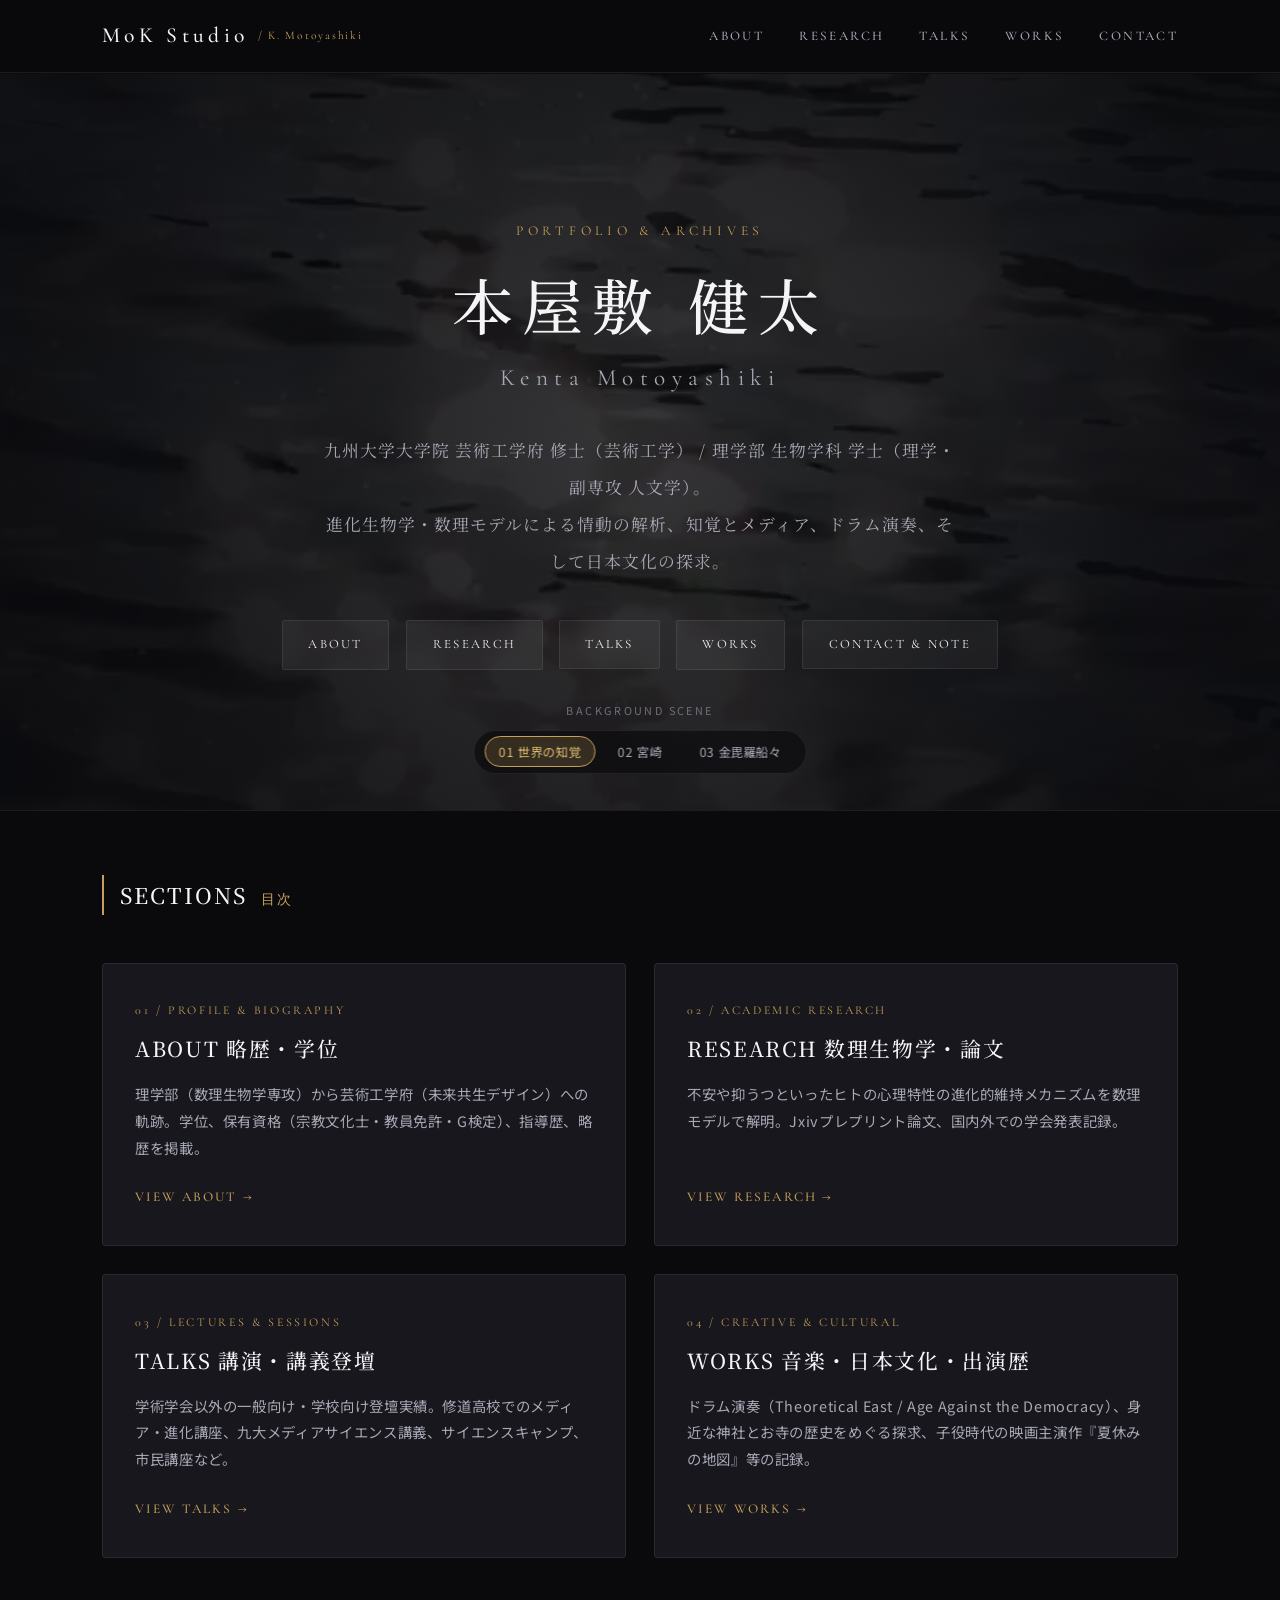
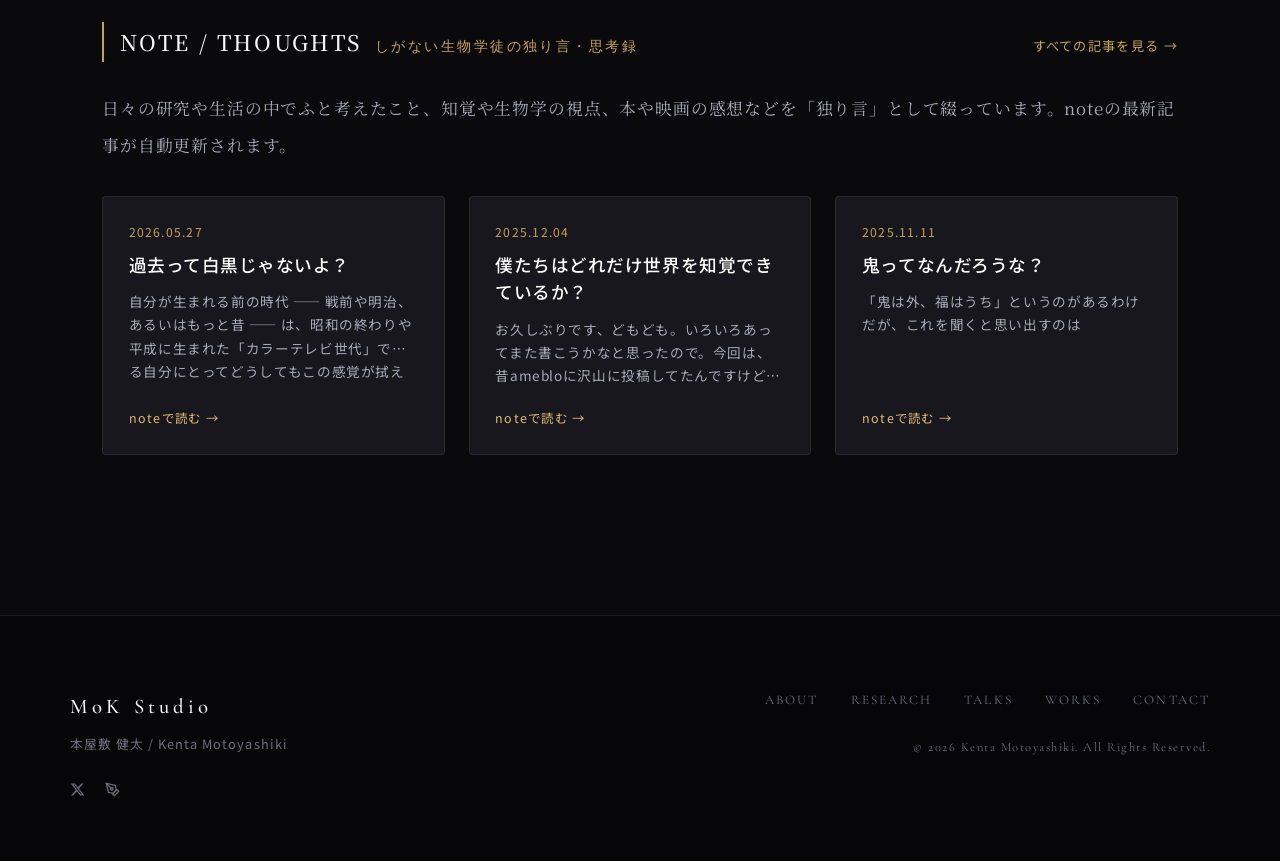
==== commit 24bf9b09: "Update works with media posters, sequential hero video playlist, and live note feed integration" ====
--- a/index.html
+++ b/index.html
@@ -5,7 +5,7 @@
     <meta charset="UTF-8">
     <meta name="viewport" content="width=device-width, initial-scale=1.0">
     <title>MoK Studio | 本屋敷 健太 (Kenta Motoyashiki)</title>
-    <meta name="description" content="本屋敷 健太（もとやん）の公式ポートフォリオ。進化生物学・数理生物学（学士:理学、修士:芸術工学、副専攻:人文学）、論文・講演活動、音楽、映像作品、日本文化の探求。">
+    <meta name="description" content="本屋敷 健太（もとやん）の公式ポートフォリオ。進化生物学・数理生物学（学士:理学、修士:芸術工学、副専攻:人文学）、論文・講演活動、音楽、日本文化の探求。">
     <link rel="preconnect" href="https://fonts.googleapis.com">
     <link rel="preconnect" href="https://fonts.gstatic.com" crossorigin>
     <link href="https://fonts.googleapis.com/css2?family=Cormorant+Garamond:ital,wght@0,300;0,400;0,500;0,600;0,700;1,400&family=EB+Garamond:ital,wght@0,400;0,500;0,600;1,400&family=Noto+Serif+JP:wght@300;400;500;600&family=Noto+Sans+JP:wght@300;400;500&display=swap" rel="stylesheet">
@@ -28,10 +28,10 @@
         </div>
     </header>
 
-    <!-- Cinematic Hero Section with Ambient Video Loop -->
+    <!-- Cinematic Hero Section with Sequential Background Video Playlist -->
     <section class="hero-wrapper">
-        <video autoplay loop muted playsinline poster="videos/poster-hero.jpg" class="hero-video-bg">
-            <source src="videos/hero_loop.mp4" type="video/mp4">
+        <video autoplay muted playsinline poster="videos/poster-chikaku.jpg" class="hero-video-bg" id="heroVideo">
+            <source src="videos/hero_chikaku.mp4" type="video/mp4">
         </video>
         <div class="hero-overlay"></div>
 
@@ -48,7 +48,17 @@
                 <a href="research.html" class="hero-pill">RESEARCH</a>
                 <a href="talks.html" class="hero-pill">TALKS</a>
                 <a href="works.html" class="hero-pill">WORKS</a>
-                <a href="contact.html" class="hero-pill">CONTACT</a>
+                <a href="contact.html" class="hero-pill">CONTACT &amp; NOTE</a>
+            </div>
+        </div>
+
+        <!-- Sequential Scene Controller -->
+        <div class="hero-scene-controller">
+            <span class="scene-label">BACKGROUND SCENE</span>
+            <div class="scene-buttons" id="heroSceneButtons">
+                <button class="scene-btn active" data-index="0" data-src="videos/hero_chikaku.mp4" data-poster="videos/poster-chikaku.jpg">01 世界の知覚</button>
+                <button class="scene-btn" data-index="1" data-src="videos/hero_miyazaki.mp4" data-poster="videos/poster-miyazaki.jpg">02 宮崎</button>
+                <button class="scene-btn" data-index="2" data-src="videos/hero_konpira.mp4" data-poster="videos/poster-konpira.jpg">03 金毘羅船々</button>
             </div>
         </div>
     </section>
@@ -85,82 +95,56 @@
                     <span class="overview-kicker">03 / LECTURES &amp; SESSIONS</span>
                     <h3 class="overview-title">TALKS 講演・講義登壇</h3>
                     <p class="overview-desc">
-                        学術学会以外の一般向け・学校向け登壇実績。高校修学旅行企画、九大大学院メディアサイエンス講義、サイエンスキャンプ、市民講座など。
+                        学術学会以外の一般向け・学校向け登壇実績。修道高校でのメディア・進化講座、九大メディアサイエンス講義、サイエンスキャンプ、市民講座など。
                     </p>
                     <span class="overview-arrow">VIEW TALKS →</span>
                 </a>
 
                 <a href="works.html" class="overview-card">
-                    <span class="overview-kicker">04 / CREATIVE &amp; CULTURE</span>
-                    <h3 class="overview-title">WORKS 音楽・映像・文化</h3>
+                    <span class="overview-kicker">04 / CREATIVE &amp; CULTURAL</span>
+                    <h3 class="overview-title">WORKS 音楽・日本文化・出演歴</h3>
                     <p class="overview-desc">
-                        ドラム演奏（バンド活動）、映像作品の記録、宗教文化士としての神仏習合・神社仏閣探求、子役時代の映画出演記録。
+                        ドラム演奏（Theoretical East / Age Against the Democracy）、身近な神社とお寺の歴史をめぐる探求、子役時代の映画主演作『夏休みの地図』等の記録。
                     </p>
                     <span class="overview-arrow">VIEW WORKS →</span>
                 </a>
             </div>
         </section>
 
-        <!-- Video Works Feature Section -->
+        <!-- Latest Thoughts / Note Section with Auto-Updating Feed -->
         <section class="article-block">
             <div class="section-title-wrap">
-                <h2 class="block-heading">FEATURED VIDEO WORKS <span>映像作品</span></h2>
+                <div class="title-with-link">
+                    <h2 class="block-heading">NOTE / THOUGHTS <span>しがない生物学徒の独り言・思考録</span></h2>
+                    <a href="contact.html#note" class="view-all-link">すべての記事を見る →</a>
+                </div>
                 <p class="section-lead-narrative">
-                    自然の知覚、聖地の景観、民俗的な音像を記録・構成した映像アーカイブです。ブラウザ上で直接再生いただけます。
+                    日々の研究や生活の中でふと考えたこと、知覚や生物学の視点、本や映画の感想などを「独り言」として綴っています。noteの最新記事が自動更新されます。
                 </p>
             </div>
 
-            <div class="video-showcase-grid">
-                <!-- Video 1: 世界の知覚 -->
-                <article class="video-card">
-                    <div class="video-player-wrap">
-                        <video controls preload="metadata" poster="videos/poster-chikaku.jpg" playsinline>
-                            <source src="videos/chikaku.mp4" type="video/mp4">
-                            お使いのブラウザは動画再生に対応していません。
-                        </video>
-                    </div>
-                    <div class="video-info-body">
-                        <span class="video-tag">VIDEO WORK 01</span>
-                        <h3 class="video-title">『世界の知覚』 (Perception of the World)</h3>
-                        <p class="video-desc">
-                            環境の光、水、冷気、気配の移ろいと人間の知覚構造をテーマとした映像記録。知覚とメディア表現の交差を探求した作品。
-                        </p>
-                    </div>
-                </article>
+            <div class="note-feed-grid" id="homeNoteFeed">
+                <!-- Pre-rendered items, updated dynamically by script.js -->
+                <a href="https://note.com/shiganaibio/n/nef56ecc3a9cb" target="_blank" rel="noopener noreferrer" class="note-card">
+                    <span class="note-date">2026.05.27</span>
+                    <h3 class="note-title">過去って白黒じゃないよ？</h3>
+                    <p class="note-excerpt">自分が生まれる前の時代 —— 戦前や明治、あるいはもっと昔 —— は、昭和の終わりや平成に生まれた「カラーテレビ世代」である自分にとってどうしてもこの感覚が拭えない。それは、「世界観ごと白黒で脳内再生される」という現象だ。</p>
+                    <span class="note-readmore">noteで読む →</span>
+                </a>
 
-                <!-- Video 2: 宮崎 -->
-                <article class="video-card">
-                    <div class="video-player-wrap">
-                        <video controls preload="metadata" poster="videos/poster-miyazaki.jpg" playsinline>
-                            <source src="videos/miyazaki.mp4" type="video/mp4">
-                            お使いのブラウザは動画再生に対応していません。
-                        </video>
-                    </div>
-                    <div class="video-info-body">
-                        <span class="video-tag">VIDEO WORK 02</span>
-                        <h3 class="video-title">『宮崎』 (Miyazaki)</h3>
-                        <p class="video-desc">
-                            神話と信仰が息づく宮崎の聖地、石段、神域の静謐と光影を切り取ったドキュメンタリー映像。
-                        </p>
-                    </div>
-                </article>
+                <a href="https://note.com/shiganaibio/n/nd9614ce985f5" target="_blank" rel="noopener noreferrer" class="note-card">
+                    <span class="note-date">2025.12.04</span>
+                    <h3 class="note-title">僕たちはどれだけ世界を知覚できているか？</h3>
+                    <p class="note-excerpt">お久しぶりです、どもども。いろいろあってまた書こうかなと思ったので。今回は、昔amebloに沢山に投稿してたんですけど、それのちょっと焼き直しです。原文を見たい方は以下を見てください。</p>
+                    <span class="note-readmore">noteで読む →</span>
+                </a>
 
-                <!-- Video 3: 金毘羅船々 -->
-                <article class="video-card">
-                    <div class="video-player-wrap">
-                        <video controls preload="metadata" poster="videos/poster-konpira.jpg" playsinline>
-                            <source src="videos/konpira.mp4" type="video/mp4">
-                            お使いのブラウザは動画再生に対応していません。
-                        </video>
-                    </div>
-                    <div class="video-info-body">
-                        <span class="video-tag">VIDEO WORK 03</span>
-                        <h3 class="video-title">『金毘羅船々』 (Konpira Fune-fune)</h3>
-                        <p class="video-desc">
-                            伝統的な民謡の旋律と、建造物・空・トンネル・光の変遷を重ね合わせたシネマティック作品。
-                        </p>
-                    </div>
-                </article>
+                <a href="https://note.com/shiganaibio/n/ndf372f312990" target="_blank" rel="noopener noreferrer" class="note-card">
+                    <span class="note-date">2025.11.11</span>
+                    <h3 class="note-title">鬼ってなんだろうな？</h3>
+                    <p class="note-excerpt">「鬼は外、福はうち」というのがあるわけだが、これを聞くと思い出すのは日本の民俗や伝承に現れる鬼の正体や、異界と日常の境界線についての話。</p>
+                    <span class="note-readmore">noteで読む →</span>
+                </a>
             </div>
         </section>
 
--- a/style.css
+++ b/style.css
@@ -1205,3 +1205,318 @@
     gap: 1.25rem;
   }
 }
+
+/* ==========================================================================
+   Hero Sequential Scene Controller
+   ========================================================================== */
+.hero-scene-controller {
+  position: absolute;
+  bottom: 2.25rem;
+  left: 50%;
+  transform: translateX(-50%);
+  z-index: 10;
+  display: flex;
+  flex-direction: column;
+  align-items: center;
+  gap: 0.6rem;
+}
+
+.scene-label {
+  font-family: var(--font-en);
+  font-size: 0.68rem;
+  letter-spacing: 0.22em;
+  color: var(--text-muted);
+  text-transform: uppercase;
+}
+
+.scene-buttons {
+  display: flex;
+  align-items: center;
+  gap: 0.5rem;
+  background: rgba(10, 10, 13, 0.65);
+  backdrop-filter: blur(12px);
+  -webkit-backdrop-filter: blur(12px);
+  padding: 0.35rem 0.6rem;
+  border-radius: 30px;
+  border: 1px solid var(--border-color);
+}
+
+.scene-btn {
+  background: transparent;
+  border: 1px solid transparent;
+  color: var(--text-secondary);
+  font-family: var(--font-jp-serif);
+  font-size: 0.78rem;
+  letter-spacing: 0.05em;
+  padding: 0.35rem 0.85rem;
+  border-radius: 20px;
+  cursor: pointer;
+  transition: all 0.3s var(--ease);
+}
+
+.scene-btn:hover {
+  color: #fff;
+  border-color: rgba(197, 160, 89, 0.4);
+}
+
+.scene-btn.active {
+  background: rgba(197, 160, 89, 0.2);
+  border-color: var(--accent-gold);
+  color: var(--accent-gold-light);
+}
+
+/* ==========================================================================
+   Media Works Showcase Cards
+   ========================================================================== */
+.media-works-grid {
+  display: grid;
+  grid-template-columns: repeat(auto-fit, minmax(280px, 1fr));
+  gap: 1.75rem;
+  margin-top: 1.75rem;
+}
+
+.media-work-card {
+  background: var(--bg-card);
+  border: 1px solid var(--border-color);
+  border-radius: 4px;
+  overflow: hidden;
+  display: flex;
+  flex-direction: column;
+  transition: transform 0.35s var(--ease), border-color 0.35s var(--ease), box-shadow 0.35s var(--ease);
+}
+
+.media-work-card:hover {
+  transform: translateY(-4px);
+  border-color: var(--accent-gold);
+  box-shadow: 0 10px 30px rgba(0, 0, 0, 0.4);
+}
+
+.media-work-thumb-wrap {
+  width: 100%;
+  height: 340px;
+  overflow: hidden;
+  background: #000;
+  position: relative;
+}
+
+.media-work-thumb {
+  width: 100%;
+  height: 100%;
+  object-fit: cover;
+  object-position: center top;
+  filter: contrast(1.05) brightness(0.95);
+  transition: transform 0.6s var(--ease);
+}
+
+.media-work-card:hover .media-work-thumb {
+  transform: scale(1.03);
+}
+
+.media-work-info {
+  padding: 1.35rem 1.5rem;
+  display: flex;
+  flex-direction: column;
+  flex: 1;
+}
+
+.media-category-tag {
+  font-family: var(--font-en);
+  font-size: 0.72rem;
+  color: var(--accent-gold);
+  letter-spacing: 0.12em;
+  text-transform: uppercase;
+  margin-bottom: 0.45rem;
+}
+
+.media-work-title {
+  font-family: var(--font-jp-serif);
+  font-size: 1.2rem;
+  color: #fff;
+  margin-bottom: 0.65rem;
+  font-weight: 500;
+  letter-spacing: 0.04em;
+}
+
+.media-work-credits {
+  font-size: 0.86rem;
+  color: var(--text-secondary);
+  line-height: 1.65;
+  margin-bottom: 0.75rem;
+}
+
+.media-work-award {
+  font-size: 0.76rem;
+  color: var(--accent-gold-light);
+  background: rgba(197, 160, 89, 0.08);
+  border-left: 2px solid var(--accent-gold);
+  padding: 0.5rem 0.75rem;
+  margin-top: auto;
+  border-radius: 2px;
+  line-height: 1.5;
+}
+
+/* ==========================================================================
+   Note / Essay Log Integration
+   ========================================================================== */
+.note-intro-card {
+  background: linear-gradient(135deg, rgba(20, 20, 28, 0.95), rgba(12, 12, 16, 0.95));
+  border: 1px solid var(--border-color);
+  border-left: 3px solid var(--accent-gold);
+  padding: 2rem 2.25rem;
+  border-radius: 4px;
+  margin-bottom: 2.5rem;
+}
+
+.note-kicker {
+  font-family: var(--font-en);
+  font-size: 0.72rem;
+  letter-spacing: 0.2em;
+  color: var(--accent-gold);
+  text-transform: uppercase;
+  display: block;
+  margin-bottom: 0.5rem;
+}
+
+.note-intro-title {
+  font-family: var(--font-jp-serif);
+  font-size: 1.35rem;
+  color: #fff;
+  font-weight: 500;
+  margin-bottom: 0.85rem;
+  letter-spacing: 0.04em;
+}
+
+.note-intro-text {
+  font-size: 0.95rem;
+  color: var(--text-secondary);
+  line-height: 1.8;
+  margin-bottom: 0.75rem;
+}
+
+.note-intro-sub {
+  font-size: 0.88rem;
+  color: var(--text-muted);
+  line-height: 1.7;
+  font-style: italic;
+}
+
+.note-status-badge {
+  display: inline-flex;
+  align-items: center;
+  gap: 0.55rem;
+  font-size: 0.75rem;
+  color: var(--accent-gold-light);
+  font-family: var(--font-en);
+  letter-spacing: 0.08em;
+  margin-top: 1.25rem;
+  padding: 0.35rem 0.75rem;
+  background: rgba(197, 160, 89, 0.08);
+  border-radius: 20px;
+  border: 1px solid rgba(197, 160, 89, 0.2);
+}
+
+.live-dot {
+  width: 7px;
+  height: 7px;
+  border-radius: 50%;
+  background-color: #2ed573;
+  box-shadow: 0 0 8px #2ed573;
+  animation: pulseDot 2s infinite;
+}
+
+@keyframes pulseDot {
+  0%, 100% {
+    opacity: 1;
+    transform: scale(1);
+  }
+  50% {
+    opacity: 0.35;
+    transform: scale(0.85);
+  }
+}
+
+.note-feed-grid {
+  display: grid;
+  grid-template-columns: repeat(auto-fill, minmax(320px, 1fr));
+  gap: 1.5rem;
+  margin-top: 1.5rem;
+}
+
+.note-card {
+  background: var(--bg-card);
+  border: 1px solid var(--border-color);
+  border-radius: 4px;
+  padding: 1.5rem 1.6rem;
+  display: flex;
+  flex-direction: column;
+  transition: transform 0.3s var(--ease), border-color 0.3s var(--ease), box-shadow 0.3s var(--ease);
+  text-decoration: none;
+}
+
+.note-card:hover {
+  transform: translateY(-3px);
+  border-color: var(--accent-gold);
+  box-shadow: 0 10px 25px rgba(0, 0, 0, 0.4);
+}
+
+.note-date {
+  font-family: var(--font-en);
+  font-size: 0.76rem;
+  color: var(--accent-gold);
+  letter-spacing: 0.1em;
+  margin-bottom: 0.5rem;
+}
+
+.note-title {
+  font-family: var(--font-jp-serif);
+  font-size: 1.1rem;
+  color: #fff;
+  line-height: 1.55;
+  margin-bottom: 0.75rem;
+  font-weight: 500;
+  letter-spacing: 0.03em;
+}
+
+.note-excerpt {
+  font-size: 0.85rem;
+  color: var(--text-secondary);
+  line-height: 1.7;
+  flex: 1;
+  margin-bottom: 1.25rem;
+  display: -webkit-box;
+  -webkit-line-clamp: 3;
+  -webkit-box-orient: vertical;
+  overflow: hidden;
+}
+
+.note-readmore {
+  font-family: var(--font-en);
+  font-size: 0.78rem;
+  color: var(--accent-gold-light);
+  letter-spacing: 0.1em;
+  display: inline-flex;
+  align-items: center;
+  gap: 0.4rem;
+  margin-top: auto;
+}
+
+.title-with-link {
+  display: flex;
+  align-items: baseline;
+  justify-content: space-between;
+  flex-wrap: wrap;
+  gap: 1rem;
+}
+
+.view-all-link {
+  font-family: var(--font-en);
+  font-size: 0.82rem;
+  color: var(--accent-gold);
+  letter-spacing: 0.1em;
+  text-decoration: none;
+  transition: color 0.3s;
+}
+
+.view-all-link:hover {
+  color: #fff;
+}
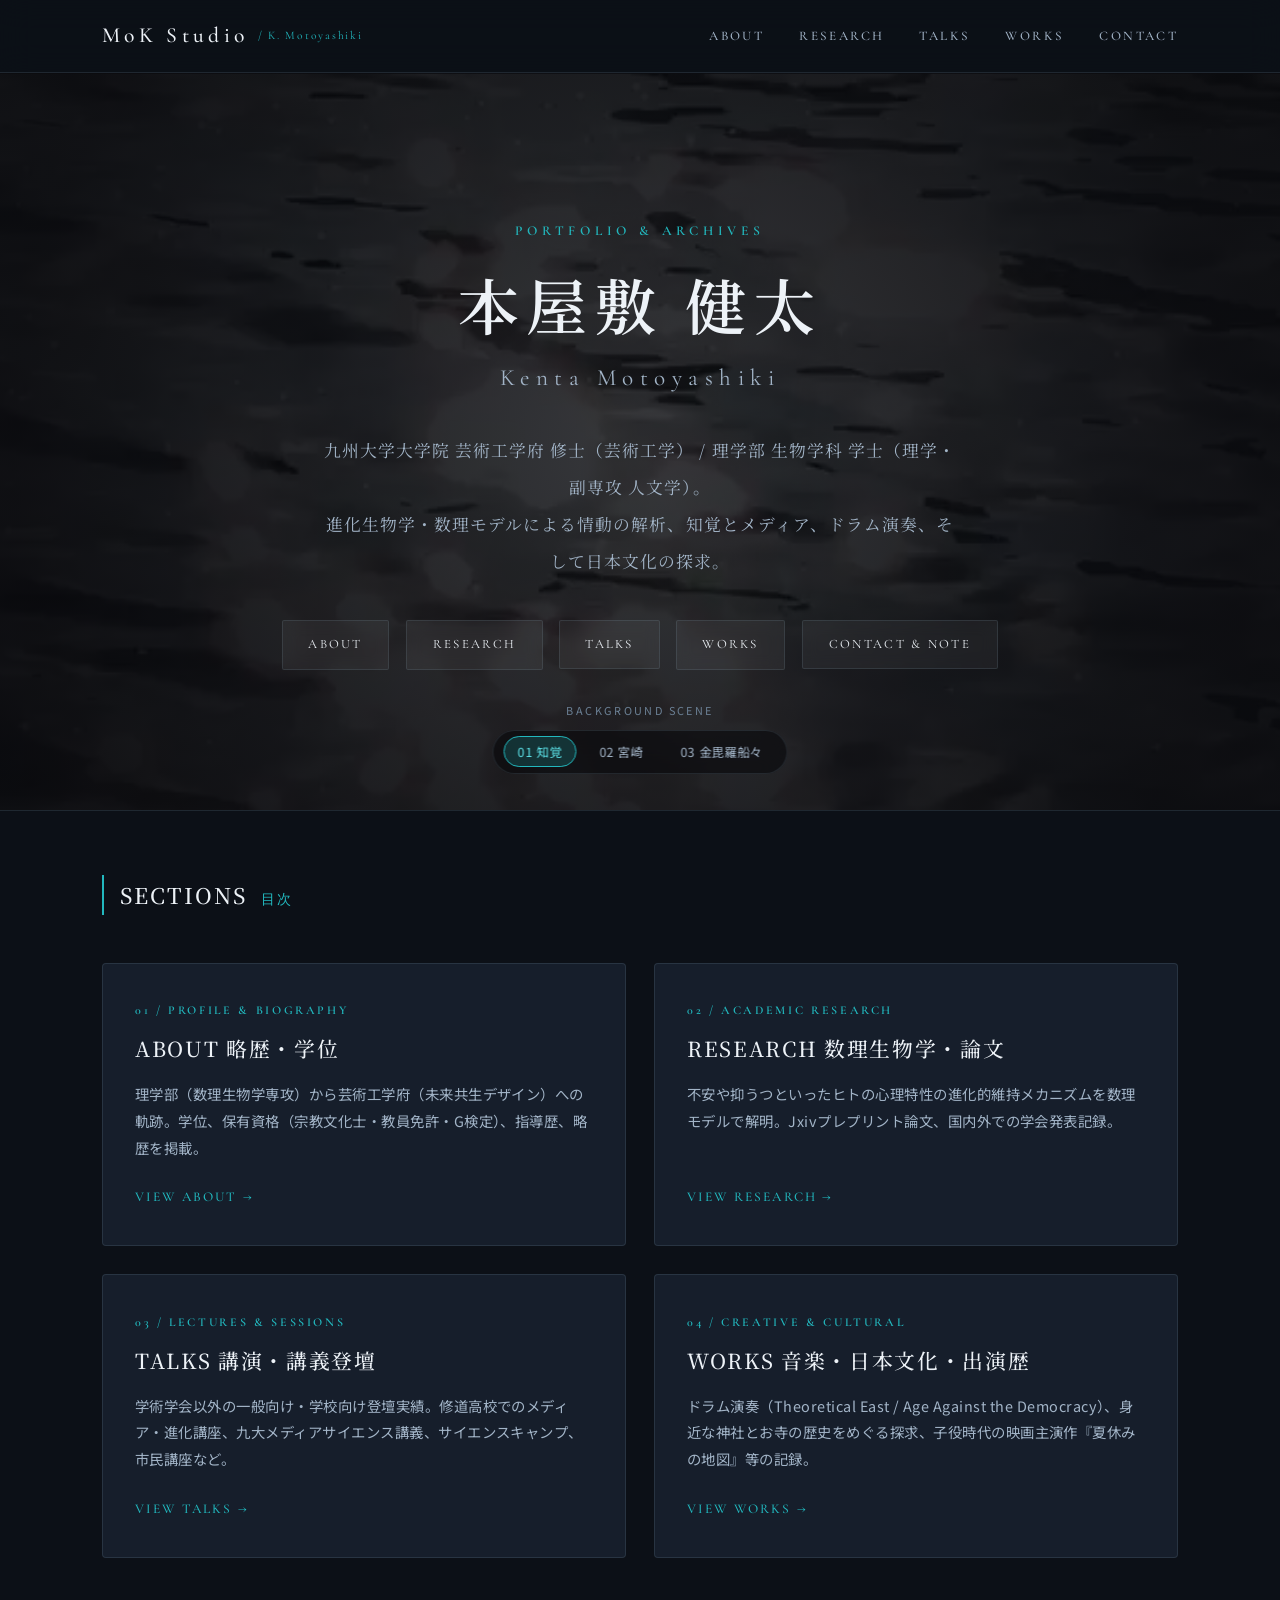
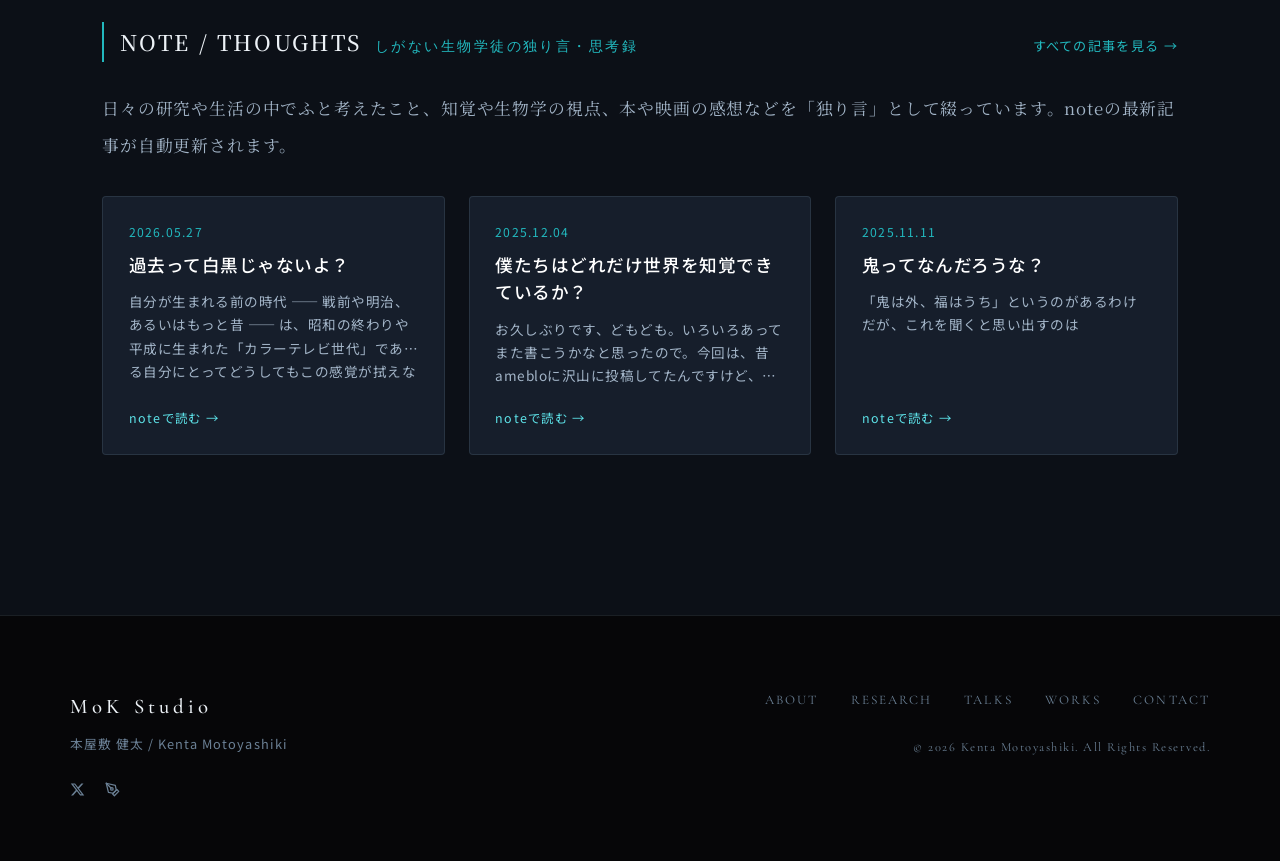
==== commit 81517204: "Refine aesthetic to deep teal accent and indigo-slate background, replace about portrait with lectur" ====
--- a/index.html
+++ b/index.html
@@ -8,7 +8,7 @@
     <meta name="description" content="本屋敷 健太（もとやん）の公式ポートフォリオ。進化生物学・数理生物学（学士:理学、修士:芸術工学、副専攻:人文学）、論文・講演活動、音楽、日本文化の探求。">
     <link rel="preconnect" href="https://fonts.googleapis.com">
     <link rel="preconnect" href="https://fonts.gstatic.com" crossorigin>
-    <link href="https://fonts.googleapis.com/css2?family=Cormorant+Garamond:ital,wght@0,300;0,400;0,500;0,600;0,700;1,400&family=EB+Garamond:ital,wght@0,400;0,500;0,600;1,400&family=Noto+Serif+JP:wght@300;400;500;600&family=Noto+Sans+JP:wght@300;400;500&display=swap" rel="stylesheet">
+    <link href="https://fonts.googleapis.com/css2?family=Cormorant+Garamond:ital,wght@0,300;0,400;0,500;0,600;0,700;1,400&family=EB+Garamond:ital,wght@0,400;0,500;0,600;1,400&family=Noto+Serif+JP:wght@400;500;600;700&family=Noto+Sans+JP:wght@400;500;600&display=swap" rel="stylesheet">
     <link rel="stylesheet" href="style.css">
 </head>
 
@@ -56,7 +56,7 @@
         <div class="hero-scene-controller">
             <span class="scene-label">BACKGROUND SCENE</span>
             <div class="scene-buttons" id="heroSceneButtons">
-                <button class="scene-btn active" data-index="0" data-src="videos/hero_chikaku.mp4" data-poster="videos/poster-chikaku.jpg">01 世界の知覚</button>
+                <button class="scene-btn active" data-index="0" data-src="videos/hero_chikaku.mp4" data-poster="videos/poster-chikaku.jpg">01 知覚</button>
                 <button class="scene-btn" data-index="1" data-src="videos/hero_miyazaki.mp4" data-poster="videos/poster-miyazaki.jpg">02 宮崎</button>
                 <button class="scene-btn" data-index="2" data-src="videos/hero_konpira.mp4" data-poster="videos/poster-konpira.jpg">03 金毘羅船々</button>
             </div>
--- a/style.css
+++ b/style.css
@@ -5,22 +5,22 @@
    ========================================================================== */
 
 :root {
-  --bg-primary: #0a0a0d;
-  --bg-secondary: #121216;
-  --bg-card: #17171d;
-  --bg-card-hover: #1e1e26;
-  --bg-glass: rgba(10, 10, 13, 0.85);
-
-  --border-color: rgba(255, 255, 255, 0.08);
-  --border-light: rgba(255, 255, 255, 0.04);
-  --border-gold: rgba(197, 160, 89, 0.3);
-  --border-gold-hover: rgba(197, 160, 89, 0.65);
-
-  --text-main: #f5f5f7;
-  --text-secondary: #a8a8b6;
-  --text-muted: #6e6e7c;
-  --accent-gold: #c5a059;
-  --accent-gold-light: #dfba72;
+  --bg-primary: #0c1017;
+  --bg-secondary: #121822;
+  --bg-card: #161e2b;
+  --bg-card-hover: #1c2637;
+  --bg-glass: rgba(12, 16, 23, 0.88);
+
+  --border-color: rgba(140, 175, 195, 0.15);
+  --border-light: rgba(140, 175, 195, 0.08);
+  --border-teal: rgba(34, 184, 190, 0.32);
+  --border-teal-hover: rgba(56, 210, 216, 0.75);
+
+  --text-main: #edf2f7;
+  --text-secondary: #a2b4c7;
+  --text-muted: #6b8095;
+  --accent-teal: #22b8be;
+  --accent-teal-light: #5de2e8;
 
   --font-serif-ja: "Noto Serif JP", "Yu Mincho", "Hiragino Mincho ProN", serif;
   --font-serif-en: "Cormorant Garamond", "EB Garamond", Georgia, serif;
@@ -50,10 +50,12 @@
 
 body {
   font-family: var(--font-sans);
+  font-weight: 400;
   background-color: var(--bg-primary);
   color: var(--text-main);
   line-height: 1.85;
-  letter-spacing: 0.04em;
+  letter-spacing: 0.03em;
+  font-weight: 400;
   -webkit-font-smoothing: antialiased;
   -moz-osx-font-smoothing: grayscale;
   overflow-x: hidden;
@@ -117,13 +119,13 @@
 
 .site-logo span {
   font-size: 0.72rem;
-  color: var(--accent-gold);
+  color: var(--accent-teal);
   letter-spacing: 0.15em;
   font-weight: 400;
 }
 
 .site-logo:hover {
-  color: var(--accent-gold-light);
+  color: var(--accent-teal-light);
 }
 
 .site-nav {
@@ -148,7 +150,7 @@
 }
 
 .nav-link.active {
-  color: var(--accent-gold);
+  color: var(--accent-teal);
 }
 
 .nav-link.active::after {
@@ -158,7 +160,7 @@
   left: 0;
   width: 100%;
   height: 1px;
-  background-color: var(--accent-gold);
+  background-color: var(--accent-teal);
 }
 
 /* ==========================================================================
@@ -222,20 +224,21 @@
 }
 
 .hero-kicker {
+  font-weight: 600;
   font-family: var(--font-serif-en);
   font-size: 0.85rem;
   letter-spacing: 0.35em;
-  color: var(--accent-gold);
+  color: var(--accent-teal);
   text-transform: uppercase;
   margin-bottom: 1.25rem;
   display: inline-block;
 }
 
 .hero-title {
+  font-weight: 600;
   font-family: var(--font-serif-ja);
   font-size: clamp(2.4rem, 5vw, 3.8rem);
-  font-weight: 500;
-  letter-spacing: 0.15em;
+  letter-spacing: 0.12em;
   color: var(--text-main);
   line-height: 1.35;
   margin-bottom: 0.75rem;
@@ -251,6 +254,8 @@
 }
 
 .hero-lead {
+  font-weight: 400;
+  color: #c4d5e7;
   font-family: var(--font-serif-ja);
   font-size: 1.05rem;
   line-height: 2.2;
@@ -281,8 +286,8 @@
 }
 
 .hero-pill:hover {
-  background-color: var(--accent-gold);
-  border-color: var(--accent-gold);
+  background-color: var(--accent-teal);
+  border-color: var(--accent-teal);
   color: #0a0a0d;
   transform: translateY(-2px);
 }
@@ -297,16 +302,18 @@
 }
 
 .page-kicker {
+  font-weight: 600;
   font-family: var(--font-serif-en);
   font-size: 0.8rem;
   letter-spacing: 0.3em;
-  color: var(--accent-gold);
+  color: var(--accent-teal);
   text-transform: uppercase;
   display: block;
   margin-bottom: 0.75rem;
 }
 
 .page-title {
+  font-weight: 600;
   font-family: var(--font-serif-ja);
   font-size: clamp(1.8rem, 3.5vw, 2.5rem);
   font-weight: 500;
@@ -330,6 +337,7 @@
 }
 
 .block-heading {
+  font-weight: 600;
   font-family: var(--font-serif-ja);
   font-size: 1.35rem;
   font-weight: 500;
@@ -339,7 +347,7 @@
   display: flex;
   align-items: baseline;
   gap: 0.85rem;
-  border-left: 2px solid var(--accent-gold);
+  border-left: 2px solid var(--accent-teal);
   padding-left: 1rem;
 }
 
@@ -347,11 +355,13 @@
   font-family: var(--font-serif-en);
   font-size: 0.85rem;
   letter-spacing: 0.18em;
-  color: var(--accent-gold);
+  color: var(--accent-teal);
   text-transform: uppercase;
 }
 
 .section-lead-narrative {
+  font-weight: 400;
+  color: #c4d5e7;
   font-family: var(--font-serif-ja);
   font-size: 1.05rem;
   line-height: 2.2;
@@ -429,7 +439,7 @@
 }
 
 .video-card:hover {
-  border-color: var(--border-gold);
+  border-color: var(--border-teal);
   box-shadow: 0 8px 30px rgba(0, 0, 0, 0.45);
 }
 
@@ -456,7 +466,7 @@
   font-family: var(--font-serif-en);
   font-size: 0.72rem;
   letter-spacing: 0.2em;
-  color: var(--accent-gold);
+  color: var(--accent-teal);
   display: block;
   margin-bottom: 0.4rem;
 }
@@ -505,13 +515,13 @@
   left: 0;
   width: 3px;
   height: 100%;
-  background-color: var(--accent-gold);
+  background-color: var(--accent-teal);
   opacity: 0;
   transition: opacity 0.3s var(--ease);
 }
 
 .overview-card:hover {
-  border-color: var(--border-gold);
+  border-color: var(--border-teal);
   transform: translateY(-3px);
   background-color: var(--bg-card-hover);
 }
@@ -521,10 +531,11 @@
 }
 
 .overview-kicker {
+  font-weight: 600;
   font-family: var(--font-serif-en);
   font-size: 0.75rem;
   letter-spacing: 0.22em;
-  color: var(--accent-gold);
+  color: var(--accent-teal);
   margin-bottom: 0.5rem;
 }
 
@@ -538,6 +549,9 @@
 }
 
 .overview-desc {
+  font-weight: 400;
+  font-size: 0.94rem;
+  color: #b0c4d8;
   font-size: 0.9rem;
   line-height: 1.85;
   color: var(--text-secondary);
@@ -549,7 +563,7 @@
   font-family: var(--font-serif-en);
   font-size: 0.84rem;
   letter-spacing: 0.16em;
-  color: var(--accent-gold);
+  color: var(--accent-teal);
   display: inline-flex;
   align-items: center;
   gap: 0.4rem;
@@ -577,7 +591,7 @@
   font-family: var(--font-serif-en);
   font-size: 0.72rem;
   letter-spacing: 0.2em;
-  color: var(--accent-gold);
+  color: var(--accent-teal);
   display: block;
   margin-bottom: 0.5rem;
 }
@@ -622,7 +636,7 @@
   content: '—';
   position: absolute;
   left: 0;
-  color: var(--accent-gold);
+  color: var(--accent-teal);
 }
 
 .timeline-inline {
@@ -653,7 +667,7 @@
   font-family: var(--font-serif-en);
   font-size: 0.9rem;
   letter-spacing: 0.12em;
-  color: var(--accent-gold);
+  color: var(--accent-teal);
   min-width: 90px;
 }
 
@@ -682,7 +696,7 @@
   width: 7px;
   height: 7px;
   border-radius: 50%;
-  background-color: var(--accent-gold);
+  background-color: var(--accent-teal);
   border: 2px solid var(--bg-primary);
 }
 
@@ -690,7 +704,7 @@
   font-family: var(--font-serif-en);
   font-size: 0.88rem;
   letter-spacing: 0.12em;
-  color: var(--accent-gold);
+  color: var(--accent-teal);
   display: block;
   margin-bottom: 0.2rem;
 }
@@ -712,7 +726,7 @@
    ========================================================================== */
 .featured-paper-card {
   background-color: var(--bg-card);
-  border: 1px solid var(--border-gold);
+  border: 1px solid var(--border-teal);
   border-radius: 4px;
   padding: 2.5rem;
   margin-bottom: 3.5rem;
@@ -730,7 +744,7 @@
   font-size: 0.72rem;
   letter-spacing: 0.25em;
   color: #0a0a0d;
-  background-color: var(--accent-gold);
+  background-color: var(--accent-teal);
   padding: 0.25rem 0.65rem;
   font-weight: 600;
   border-radius: 2px;
@@ -753,7 +767,7 @@
 }
 
 .paper-title-link a:hover {
-  color: var(--accent-gold-light);
+  color: var(--accent-teal-light);
 }
 
 .paper-author-names {
@@ -764,7 +778,7 @@
 
 .paper-abstract-box {
   background-color: rgba(255, 255, 255, 0.02);
-  border-left: 2px solid var(--accent-gold);
+  border-left: 2px solid var(--accent-teal);
   padding: 1.25rem 1.5rem;
   margin-bottom: 1.75rem;
 }
@@ -774,7 +788,7 @@
   font-size: 0.85rem;
   font-weight: 500;
   letter-spacing: 0.08em;
-  color: var(--accent-gold);
+  color: var(--accent-teal);
   margin-bottom: 0.5rem;
 }
 
@@ -789,15 +803,15 @@
   align-items: center;
   gap: 0.5rem;
   padding: 0.75rem 1.5rem;
-  border: 1px solid var(--border-gold);
+  border: 1px solid var(--border-teal);
   border-radius: 2px;
   font-size: 0.85rem;
-  color: var(--accent-gold);
+  color: var(--accent-teal);
   transition: all 0.25s var(--ease);
 }
 
 .btn-paper-link:hover {
-  background-color: var(--accent-gold);
+  background-color: var(--accent-teal);
   color: #0a0a0d;
 }
 
@@ -811,7 +825,7 @@
   font-size: 1.4rem;
   font-weight: 500;
   letter-spacing: 0.14em;
-  color: var(--accent-gold);
+  color: var(--accent-teal);
   border-bottom: 1px solid var(--border-color);
   padding-bottom: 0.35rem;
   margin-bottom: 1.25rem;
@@ -828,8 +842,8 @@
   font-family: var(--font-serif-ja);
   font-size: 0.72rem;
   letter-spacing: 0.08em;
-  color: var(--accent-gold);
-  border: 1px solid var(--border-gold);
+  color: var(--accent-teal);
+  border: 1px solid var(--border-teal);
   padding: 0.2rem 0.5rem;
   border-radius: 2px;
   white-space: nowrap;
@@ -861,7 +875,7 @@
   font-size: 1.5rem;
   font-weight: 500;
   letter-spacing: 0.14em;
-  color: var(--accent-gold);
+  color: var(--accent-teal);
   border-bottom: 1px solid var(--border-color);
   padding-bottom: 0.35rem;
   margin-bottom: 1.5rem;
@@ -883,22 +897,22 @@
 }
 
 .talk-item-card:hover {
-  border-color: var(--border-gold);
+  border-color: var(--border-teal);
   transform: translateY(-2px);
 }
 
 .talk-highlight {
   grid-column: 1 / -1;
   background-color: var(--bg-card-hover);
-  border-color: var(--border-gold);
+  border-color: var(--border-teal);
 }
 
 .talk-category {
   font-family: var(--font-serif-ja);
   font-size: 0.74rem;
   letter-spacing: 0.08em;
-  color: var(--accent-gold);
-  border: 1px solid var(--border-gold);
+  color: var(--accent-teal);
+  border: 1px solid var(--border-teal);
   padding: 0.2rem 0.6rem;
   border-radius: 2px;
   display: inline-block;
@@ -923,6 +937,9 @@
 }
 
 .talk-desc {
+  font-weight: 400;
+  font-size: 0.92rem;
+  color: #b0c4d8;
   font-size: 0.88rem;
   line-height: 1.95;
   color: var(--text-secondary);
@@ -962,18 +979,18 @@
   font-family: var(--font-serif-en);
   font-size: 0.86rem;
   letter-spacing: 0.14em;
-  color: var(--accent-gold);
+  color: var(--accent-teal);
   display: inline-flex;
   align-items: center;
   gap: 0.35rem;
   padding: 0.5rem 1rem;
-  border: 1px solid var(--border-gold);
+  border: 1px solid var(--border-teal);
   border-radius: 2px;
   transition: all 0.25s var(--ease);
 }
 
 .link-arrow:hover {
-  background-color: var(--accent-gold);
+  background-color: var(--accent-teal);
   color: #0a0a0d;
 }
 
@@ -998,8 +1015,8 @@
   font-family: var(--font-serif-ja);
   font-size: 0.75rem;
   letter-spacing: 0.1em;
-  color: var(--accent-gold);
-  border: 1px solid var(--border-gold);
+  color: var(--accent-teal);
+  border: 1px solid var(--border-teal);
   padding: 0.2rem 0.55rem;
   border-radius: 2px;
   white-space: nowrap;
@@ -1049,7 +1066,7 @@
 }
 
 .contact-card-item:hover {
-  border-color: var(--accent-gold);
+  border-color: var(--accent-teal);
   background-color: var(--bg-card-hover);
   transform: translateY(-2px);
 }
@@ -1063,7 +1080,7 @@
 
 .contact-handle {
   font-size: 0.85rem;
-  color: var(--accent-gold);
+  color: var(--accent-teal);
 }
 
 /* ==========================================================================
@@ -1113,7 +1130,7 @@
 }
 
 .footer-social-icons a:hover {
-  color: var(--accent-gold);
+  color: var(--accent-teal);
 }
 
 .footer-right {
@@ -1256,13 +1273,13 @@
 
 .scene-btn:hover {
   color: #fff;
-  border-color: rgba(197, 160, 89, 0.4);
+  border-color: rgba(34, 184, 190, 0.4);
 }
 
 .scene-btn.active {
-  background: rgba(197, 160, 89, 0.2);
-  border-color: var(--accent-gold);
-  color: var(--accent-gold-light);
+  background: rgba(34, 184, 190, 0.2);
+  border-color: var(--accent-teal);
+  color: var(--accent-teal-light);
 }
 
 /* ==========================================================================
@@ -1287,7 +1304,7 @@
 
 .media-work-card:hover {
   transform: translateY(-4px);
-  border-color: var(--accent-gold);
+  border-color: var(--accent-teal);
   box-shadow: 0 10px 30px rgba(0, 0, 0, 0.4);
 }
 
@@ -1322,7 +1339,7 @@
 .media-category-tag {
   font-family: var(--font-en);
   font-size: 0.72rem;
-  color: var(--accent-gold);
+  color: var(--accent-teal);
   letter-spacing: 0.12em;
   text-transform: uppercase;
   margin-bottom: 0.45rem;
@@ -1346,9 +1363,9 @@
 
 .media-work-award {
   font-size: 0.76rem;
-  color: var(--accent-gold-light);
-  background: rgba(197, 160, 89, 0.08);
-  border-left: 2px solid var(--accent-gold);
+  color: var(--accent-teal-light);
+  background: rgba(34, 184, 190, 0.08);
+  border-left: 2px solid var(--accent-teal);
   padding: 0.5rem 0.75rem;
   margin-top: auto;
   border-radius: 2px;
@@ -1361,7 +1378,7 @@
 .note-intro-card {
   background: linear-gradient(135deg, rgba(20, 20, 28, 0.95), rgba(12, 12, 16, 0.95));
   border: 1px solid var(--border-color);
-  border-left: 3px solid var(--accent-gold);
+  border-left: 3px solid var(--accent-teal);
   padding: 2rem 2.25rem;
   border-radius: 4px;
   margin-bottom: 2.5rem;
@@ -1371,7 +1388,7 @@
   font-family: var(--font-en);
   font-size: 0.72rem;
   letter-spacing: 0.2em;
-  color: var(--accent-gold);
+  color: var(--accent-teal);
   text-transform: uppercase;
   display: block;
   margin-bottom: 0.5rem;
@@ -1405,14 +1422,14 @@
   align-items: center;
   gap: 0.55rem;
   font-size: 0.75rem;
-  color: var(--accent-gold-light);
+  color: var(--accent-teal-light);
   font-family: var(--font-en);
   letter-spacing: 0.08em;
   margin-top: 1.25rem;
   padding: 0.35rem 0.75rem;
-  background: rgba(197, 160, 89, 0.08);
+  background: rgba(34, 184, 190, 0.08);
   border-radius: 20px;
-  border: 1px solid rgba(197, 160, 89, 0.2);
+  border: 1px solid rgba(34, 184, 190, 0.2);
 }
 
 .live-dot {
@@ -1455,14 +1472,14 @@
 
 .note-card:hover {
   transform: translateY(-3px);
-  border-color: var(--accent-gold);
+  border-color: var(--accent-teal);
   box-shadow: 0 10px 25px rgba(0, 0, 0, 0.4);
 }
 
 .note-date {
   font-family: var(--font-en);
   font-size: 0.76rem;
-  color: var(--accent-gold);
+  color: var(--accent-teal);
   letter-spacing: 0.1em;
   margin-bottom: 0.5rem;
 }
@@ -1492,7 +1509,7 @@
 .note-readmore {
   font-family: var(--font-en);
   font-size: 0.78rem;
-  color: var(--accent-gold-light);
+  color: var(--accent-teal-light);
   letter-spacing: 0.1em;
   display: inline-flex;
   align-items: center;
@@ -1511,7 +1528,7 @@
 .view-all-link {
   font-family: var(--font-en);
   font-size: 0.82rem;
-  color: var(--accent-gold);
+  color: var(--accent-teal);
   letter-spacing: 0.1em;
   text-decoration: none;
   transition: color 0.3s;
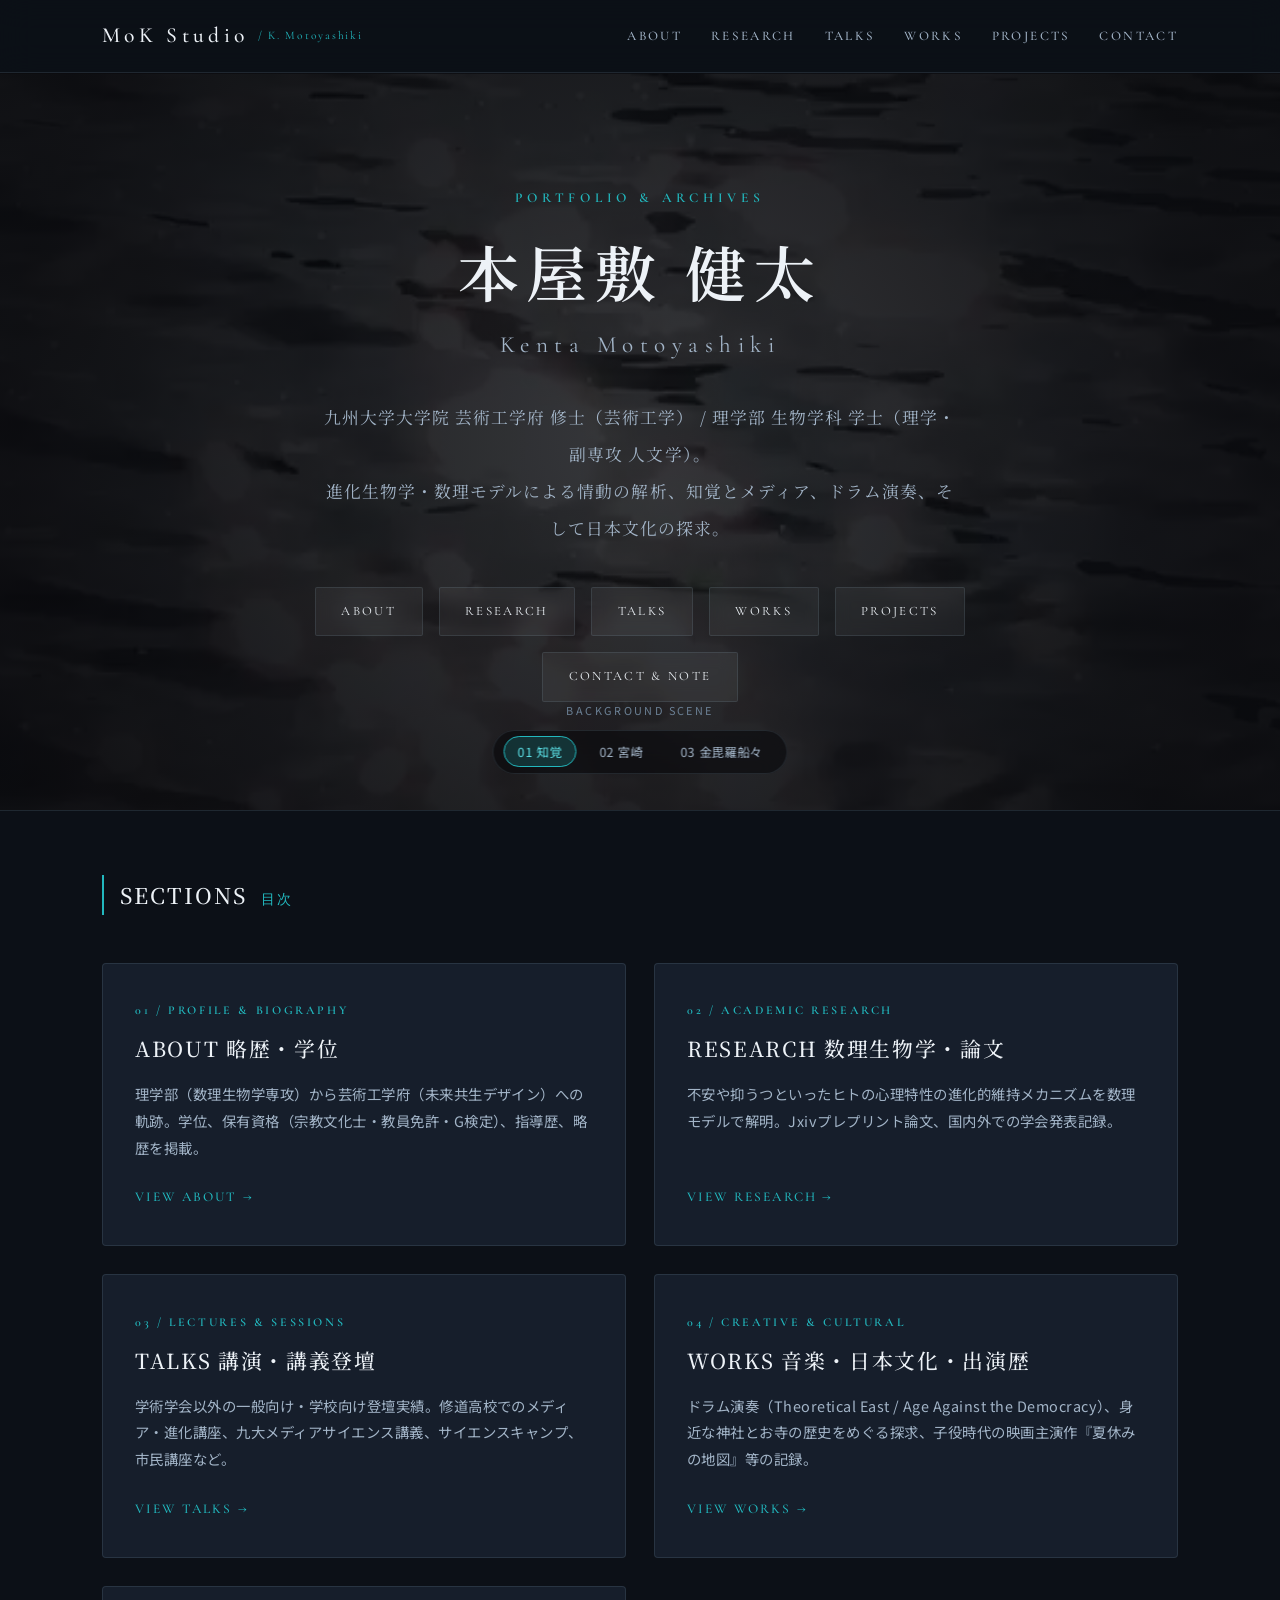
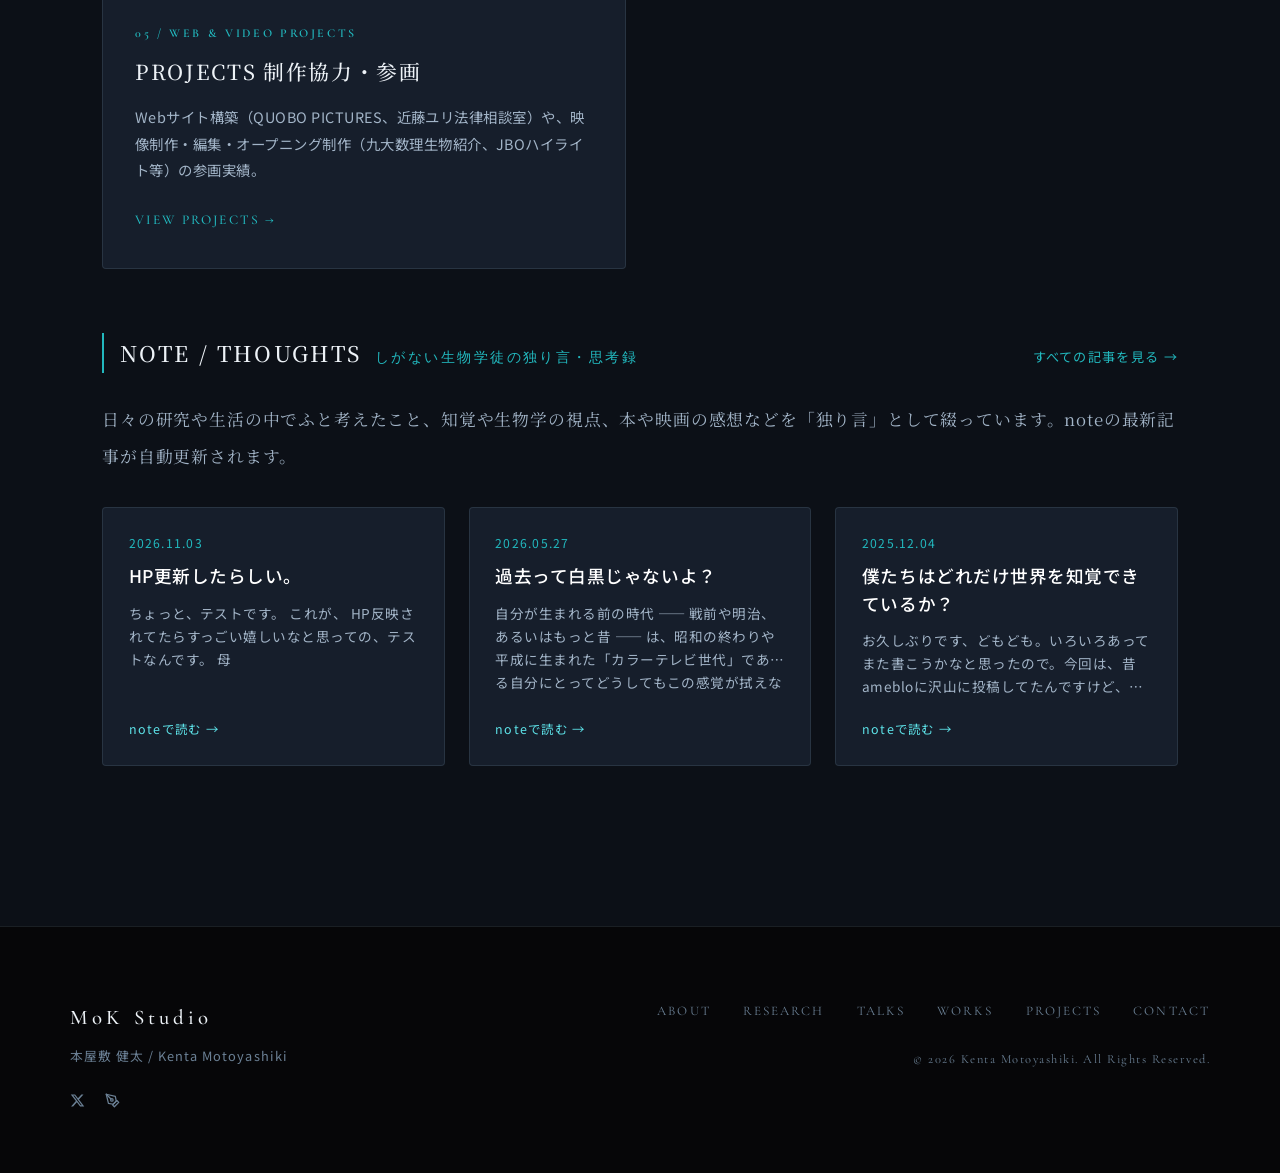
==== commit 71f7f9de: "feat: Webサイト・動画制作への参画実績ページ(projects.html)の新設および導線追加" ====
--- a/index.html
+++ b/index.html
@@ -23,6 +23,7 @@
                 <a href="research.html" class="nav-link">RESEARCH</a>
                 <a href="talks.html" class="nav-link">TALKS</a>
                 <a href="works.html" class="nav-link">WORKS</a>
+                <a href="projects.html" class="nav-link">PROJECTS</a>
                 <a href="contact.html" class="nav-link">CONTACT</a>
             </nav>
         </div>
@@ -48,6 +49,7 @@
                 <a href="research.html" class="hero-pill">RESEARCH</a>
                 <a href="talks.html" class="hero-pill">TALKS</a>
                 <a href="works.html" class="hero-pill">WORKS</a>
+                <a href="projects.html" class="hero-pill">PROJECTS</a>
                 <a href="contact.html" class="hero-pill">CONTACT &amp; NOTE</a>
             </div>
         </div>
@@ -107,6 +109,15 @@
                         ドラム演奏（Theoretical East / Age Against the Democracy）、身近な神社とお寺の歴史をめぐる探求、子役時代の映画主演作『夏休みの地図』等の記録。
                     </p>
                     <span class="overview-arrow">VIEW WORKS →</span>
+                </a>
+
+                <a href="projects.html" class="overview-card">
+                    <span class="overview-kicker">05 / WEB &amp; VIDEO PROJECTS</span>
+                    <h3 class="overview-title">PROJECTS 制作協力・参画</h3>
+                    <p class="overview-desc">
+                        Webサイト構築（QUOBO PICTURES、近藤ユリ法律相談室）や、映像制作・編集・オープニング制作（九大数理生物紹介、JBOハイライト等）の参画実績。
+                    </p>
+                    <span class="overview-arrow">VIEW PROJECTS →</span>
                 </a>
             </div>
         </section>
@@ -171,6 +182,7 @@
                     <a href="research.html">RESEARCH</a>
                     <a href="talks.html">TALKS</a>
                     <a href="works.html">WORKS</a>
+                    <a href="projects.html">PROJECTS</a>
                     <a href="contact.html">CONTACT</a>
                 </nav>
                 <p class="copyright">&copy; 2026 Kenta Motoyashiki. All Rights Reserved.</p>
--- a/style.css
+++ b/style.css
@@ -131,7 +131,7 @@
 .site-nav {
   display: flex;
   align-items: center;
-  gap: 2.2rem;
+  gap: 1.8rem;
 }
 
 .nav-link {
@@ -1537,3 +1537,258 @@
 .view-all-link:hover {
   color: #fff;
 }
+
+/* ==========================================================================
+   Projects & Collaborations Showcase Cards
+   ========================================================================== */
+.projects-humble-note {
+  font-size: 0.88rem;
+  color: var(--text-muted);
+  line-height: 1.8;
+  margin-top: 0.75rem;
+  font-style: italic;
+  padding-left: 0.75rem;
+  border-left: 2px solid rgba(34, 184, 190, 0.3);
+}
+
+.project-cards-grid {
+  display: grid;
+  grid-template-columns: repeat(auto-fit, minmax(320px, 1fr));
+  gap: 2rem;
+  margin-top: 1.75rem;
+}
+
+.project-card {
+  background: var(--bg-card);
+  border: 1px solid var(--border-color);
+  border-radius: 4px;
+  overflow: hidden;
+  display: flex;
+  flex-direction: column;
+  transition: transform 0.35s var(--ease), border-color 0.35s var(--ease), box-shadow 0.35s var(--ease);
+}
+
+.project-card:hover {
+  transform: translateY(-4px);
+  border-color: var(--accent-teal);
+  box-shadow: 0 12px 32px rgba(0, 0, 0, 0.45);
+}
+
+.project-thumb-link {
+  display: block;
+  text-decoration: none;
+  overflow: hidden;
+}
+
+.project-thumb-wrap {
+  position: relative;
+  width: 100%;
+  aspect-ratio: 16 / 9;
+  background: #000;
+  overflow: hidden;
+}
+
+.project-thumb {
+  width: 100%;
+  height: 100%;
+  object-fit: cover;
+  object-position: center;
+  filter: brightness(0.95) contrast(1.02);
+  transition: transform 0.5s var(--ease), filter 0.5s var(--ease);
+}
+
+.project-card:hover .project-thumb {
+  transform: scale(1.04);
+  filter: brightness(1) contrast(1.05);
+}
+
+.project-badge {
+  position: absolute;
+  top: 12px;
+  left: 12px;
+  background: rgba(12, 16, 23, 0.85);
+  backdrop-filter: blur(8px);
+  -webkit-backdrop-filter: blur(8px);
+  color: var(--accent-teal-light);
+  font-family: var(--font-serif-en);
+  font-size: 0.68rem;
+  letter-spacing: 0.15em;
+  font-weight: 600;
+  padding: 0.25rem 0.65rem;
+  border-radius: 2px;
+  border: 1px solid rgba(34, 184, 190, 0.35);
+  display: inline-flex;
+  align-items: center;
+  gap: 0.35rem;
+  z-index: 2;
+}
+
+.project-badge.video-badge {
+  color: #ff8585;
+  border-color: rgba(255, 133, 133, 0.4);
+}
+
+.video-play-overlay {
+  position: absolute;
+  inset: 0;
+  background: rgba(0, 0, 0, 0.25);
+  display: flex;
+  align-items: center;
+  justify-content: center;
+  transition: background 0.3s var(--ease);
+}
+
+.play-icon-circle {
+  width: 52px;
+  height: 52px;
+  border-radius: 50%;
+  background: rgba(12, 16, 23, 0.85);
+  border: 1px solid rgba(255, 255, 255, 0.3);
+  color: #fff;
+  display: flex;
+  align-items: center;
+  justify-content: center;
+  transition: transform 0.3s var(--ease), background 0.3s var(--ease), border-color 0.3s var(--ease);
+}
+
+.project-card:hover .video-play-overlay {
+  background: rgba(0, 0, 0, 0.1);
+}
+
+.project-card:hover .play-icon-circle {
+  transform: scale(1.12);
+  background: var(--accent-teal);
+  border-color: var(--accent-teal);
+  color: #0c1017;
+}
+
+.project-info {
+  padding: 1.5rem 1.6rem;
+  display: flex;
+  flex-direction: column;
+  flex: 1;
+}
+
+.project-tags {
+  display: flex;
+  align-items: center;
+  gap: 0.5rem;
+  flex-wrap: wrap;
+  margin-bottom: 0.75rem;
+}
+
+.project-tag {
+  font-size: 0.72rem;
+  color: var(--text-muted);
+  letter-spacing: 0.04em;
+}
+
+.project-role-badge {
+  font-size: 0.68rem;
+  color: var(--accent-teal);
+  background: rgba(34, 184, 190, 0.1);
+  padding: 0.15rem 0.55rem;
+  border-radius: 2px;
+  border: 1px solid rgba(34, 184, 190, 0.25);
+  letter-spacing: 0.05em;
+}
+
+.project-title {
+  font-family: var(--font-serif-ja);
+  font-size: 1.12rem;
+  font-weight: 600;
+  line-height: 1.5;
+  margin-bottom: 0.45rem;
+  letter-spacing: 0.02em;
+}
+
+.project-title a {
+  color: #fff;
+  text-decoration: none;
+  transition: color 0.25s var(--ease);
+}
+
+.project-title a:hover {
+  color: var(--accent-teal-light);
+}
+
+.project-client {
+  font-family: var(--font-serif-ja);
+  font-size: 0.8rem;
+  color: var(--text-muted);
+  margin-bottom: 0.85rem;
+  letter-spacing: 0.03em;
+}
+
+.project-desc {
+  font-size: 0.88rem;
+  color: var(--text-secondary);
+  line-height: 1.75;
+  margin-bottom: 1.25rem;
+  flex: 1;
+}
+
+.project-action {
+  margin-top: auto;
+  padding-top: 0.85rem;
+  border-top: 1px solid var(--border-light);
+}
+
+.project-external-btn {
+  display: inline-flex;
+  align-items: center;
+  gap: 0.5rem;
+  font-family: var(--font-serif-en);
+  font-size: 0.82rem;
+  letter-spacing: 0.1em;
+  color: var(--accent-teal);
+  text-decoration: none;
+  transition: all 0.25s var(--ease);
+}
+
+.project-external-btn:hover {
+  color: #fff;
+  transform: translateX(3px);
+}
+
+.project-external-btn.youtube-btn {
+  color: var(--accent-teal-light);
+}
+
+.project-external-btn.youtube-btn:hover {
+  color: #ff8585;
+}
+
+@media (max-width: 680px) {
+  .header-inner {
+    height: auto;
+    padding: 0.75rem 1rem;
+    flex-direction: column;
+    align-items: flex-start;
+    gap: 0.6rem;
+  }
+
+  .site-nav {
+    width: 100%;
+    overflow-x: auto;
+    white-space: nowrap;
+    gap: 1.15rem;
+    padding-bottom: 0.25rem;
+    -webkit-overflow-scrolling: touch;
+    scrollbar-width: none;
+  }
+
+  .site-nav::-webkit-scrollbar {
+    display: none;
+  }
+
+  .nav-link {
+    font-size: 0.74rem;
+    flex-shrink: 0;
+  }
+
+  .project-cards-grid {
+    grid-template-columns: 1fr;
+    gap: 1.5rem;
+  }
+}
